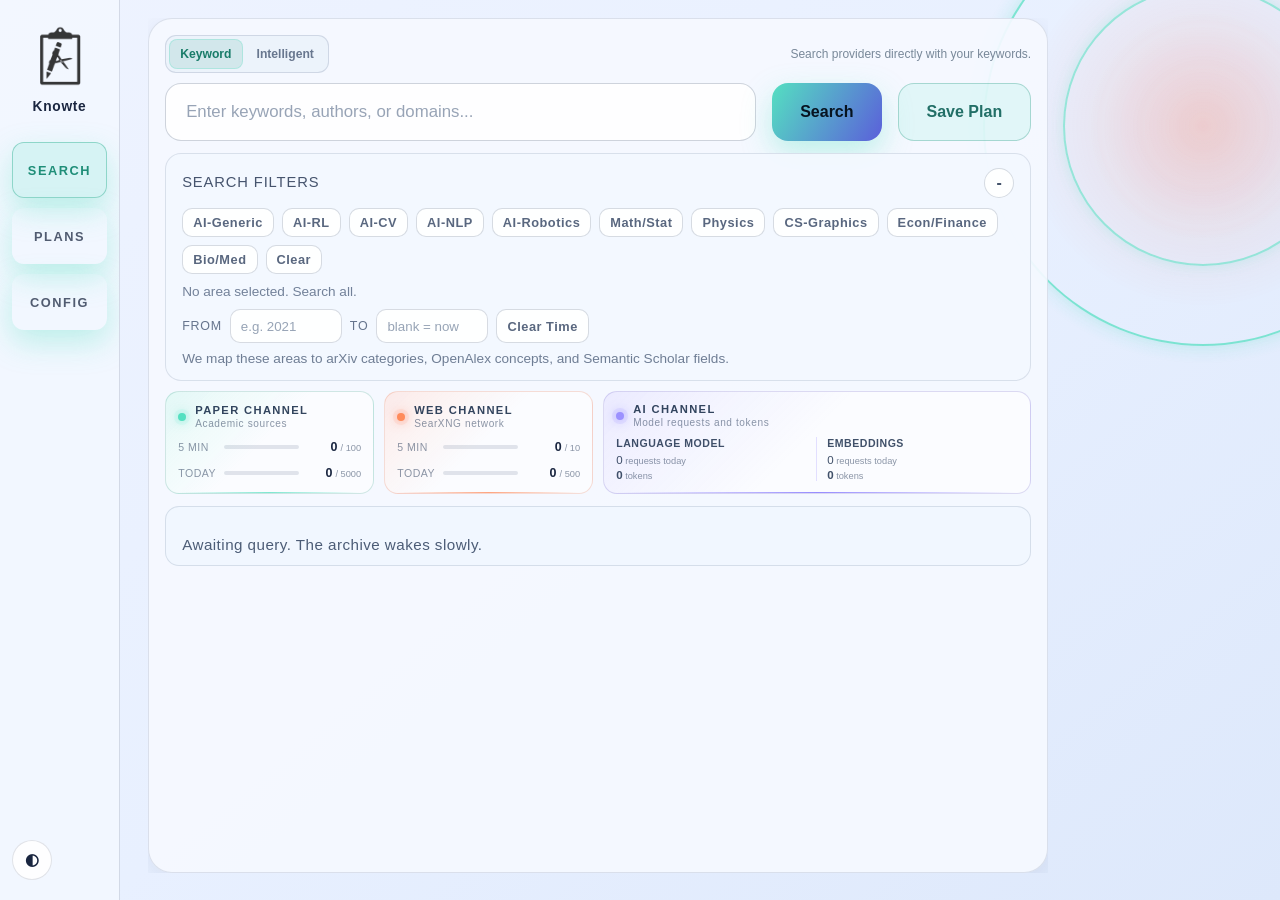
==== knowte/web/index.html @ 69ac9412 "v0.2.0: Add Intelligent Search with semantic expansion, embedding ranking, LLM verification, reusabl" ====
<!doctype html>
<html lang="en">
  <head>
    <meta charset="utf-8" />
    <meta name="viewport" content="width=device-width, initial-scale=1" />
    <title>Knowte</title>
    <link rel="stylesheet" href="styles.css?v=20260729b" />
  </head>
  <body>
    <div class="noise" aria-hidden="true"></div>
    <div class="orbit-ring" aria-hidden="true"></div>
    <div class="orbit-ring orbit-ring-inner" aria-hidden="true"></div>
    <div class="orbit-planet" aria-hidden="true">
      <div class="orbit-planet-dot"></div>
    </div>
    <div class="orbit-planet orbit-planet-inner" aria-hidden="true">
      <div class="orbit-planet-dot orbit-planet-dot-inner"></div>
    </div>

    <div class="shell">
      <aside class="side-panel" aria-label="Primary">
        <div class="side-brand">
          <div class="side-logo">
            <img src="knowte_icon.png" alt="" aria-hidden="true" />
          </div>
          <div class="side-title">Knowte</div>
        </div>
        <nav class="side-nav">
          <button class="side-link is-active" type="button" data-target="search-panel">Search</button>
          <button class="side-link" type="button" data-target="plans-panel">Plans</button>
          <button class="side-link" type="button" data-target="config-panel">Config</button>
        </nav>
        <button class="theme-toggle" id="theme-toggle" type="button" aria-label="Theme: Auto. Switch to light mode" title="Auto mode">
          <span class="theme-icon" aria-hidden="true">◐</span>
        </button>
      </aside>

      <main class="content">
        <section class="hero panel-view is-active" id="search-panel">
          <div class="panel">
            <div class="search-mode-bar">
              <div class="search-mode-switch" role="group" aria-label="Search mode">
                <button type="button" class="search-mode-option is-active" data-search-mode="keyword" aria-pressed="true">Keyword</button>
                <button type="button" class="search-mode-option" data-search-mode="smart" aria-pressed="false">Intelligent</button>
              </div>
              <small id="search-mode-hint">Search providers directly with your keywords.</small>
            </div>
            <form id="search-form">
              <input
                type="text"
                name="keywords"
                placeholder="Enter keywords, authors, or domains..."
                aria-label="Enter research keywords"
              />
              <button type="submit" id="search-submit">Search</button>
              <button type="button" class="save-plan-btn" id="save-plan">Save Plan</button>
            </form>
            <div class="intelligent-progress" id="intelligent-progress" hidden>
              <div class="intelligent-progress-head">
                <div>Intelligent discovery</div>
                <small>Uses the OpenAI-compatible connection configured in Config.</small>
              </div>
              <div class="intelligent-channels">
                <div class="intelligent-channel">
                  <strong>Academic</strong>
                  <div class="intelligent-stages" id="academic-stages">
                    <span data-stage="expand">Semantic expansion</span>
                    <span data-stage="recall">Recall</span>
                    <span data-stage="embed">Semantic ranking</span>
                    <span data-stage="verify">LLM verify</span>
                  </div>
                </div>
                <div class="intelligent-channel">
                  <strong>Web</strong>
                  <div class="intelligent-stages" id="web-stages">
                    <span data-stage="recall">Recall</span>
                    <span data-stage="verify">LLM verify</span>
                  </div>
                </div>
              </div>
              <div class="intelligent-budget" id="intelligent-budget">
                Actual request counts appear after the search.
              </div>
              <div class="intelligent-expanded" id="intelligent-expanded" hidden></div>
            </div>
            <div class="filters" id="search-filters">
              <div class="filters-head">
                <p class="filters-title">Search filters</p>
                <button type="button" class="filters-toggle" id="filters-toggle" aria-expanded="true" aria-controls="filters-body" aria-label="Collapse filters" title="Toggle filters"><span class="filters-toggle-icon" aria-hidden="true">-</span></button>
              </div>
              <div class="filters-body" id="filters-body">
                <div class="filter-presets" id="area-presets">
                  <button type="button" class="scope-chip" data-preset="ai-generic">AI-Generic</button>
                  <button type="button" class="scope-chip" data-preset="ai-rl">AI-RL</button>
                  <button type="button" class="scope-chip" data-preset="ai-cv">AI-CV</button>
                  <button type="button" class="scope-chip" data-preset="ai-nlp">AI-NLP</button>
                  <button type="button" class="scope-chip" data-preset="ai-robo">AI-Robotics</button>
                  <button type="button" class="scope-chip" data-preset="math-stat">Math/Stat</button>
                  <button type="button" class="scope-chip" data-preset="physics">Physics</button>
                  <button type="button" class="scope-chip" data-preset="graphics">CS-Graphics</button>
                  <button type="button" class="scope-chip" data-preset="econ-fin">Econ/Finance</button>
                  <button type="button" class="scope-chip" data-preset="bio-med">Bio/Med</button>
                  <button type="button" class="scope-chip" data-preset="clear">Clear</button>
                </div>
                <div class="selected-areas" id="selected-areas"></div>
                <div class="time-filter" aria-label="Time filter">
                  <label for="year-from">From</label>
                  <input type="number" id="year-from" min="1900" max="2100" step="1" placeholder="e.g. 2021" />
                  <label for="year-to">To</label>
                  <input type="number" id="year-to" min="1900" max="2100" step="1" placeholder="blank = now" />
                  <button type="button" class="scope-chip" id="time-clear">Clear Time</button>
                </div>
                <small class="filters-hint">We map these areas to arXiv categories, OpenAlex concepts, and Semantic Scholar fields.</small>
              </div>
            </div>
            <div class="usage" id="usage">
              <div class="usage-group">
                <div class="usage-head">
                  <span class="usage-signal" aria-hidden="true"></span>
                  <div>
                    <div class="usage-label">Paper channel</div>
                    <div class="usage-caption">Academic sources</div>
                  </div>
                </div>
                <div class="usage-row">
                  <span class="usage-period">5 min</span>
                  <div class="usage-meter"><div class="usage-bar" id="usage-bar-5min"></div></div>
                  <strong><span id="usage-5min">0</span><small>/ 100</small></strong>
                </div>
                <div class="usage-row">
                  <span class="usage-period">Today</span>
                  <div class="usage-meter"><div class="usage-bar" id="usage-bar-day"></div></div>
                  <strong><span id="usage-day">0</span><small>/ 5000</small></strong>
                </div>
              </div>
              <div class="usage-group usage-group-web">
                <div class="usage-head">
                  <span class="usage-signal" aria-hidden="true"></span>
                  <div>
                    <div class="usage-label">Web channel</div>
                    <div class="usage-caption">SearXNG network</div>
                  </div>
                </div>
                <div class="usage-row">
                  <span class="usage-period">5 min</span>
                  <div class="usage-meter"><div class="usage-bar usage-bar-web" id="usage-bar-5min-web"></div></div>
                  <strong><span id="usage-5min-web">0</span><small>/ 10</small></strong>
                </div>
                <div class="usage-row">
                  <span class="usage-period">Today</span>
                  <div class="usage-meter"><div class="usage-bar usage-bar-web" id="usage-bar-day-web"></div></div>
                  <strong><span id="usage-day-web">0</span><small>/ 500</small></strong>
                </div>
              </div>
              <div class="usage-group usage-group-ai">
                <div class="usage-head">
                  <span class="usage-signal" aria-hidden="true"></span>
                  <div>
                    <div class="usage-label">AI channel</div>
                    <div class="usage-caption">Model requests and tokens</div>
                  </div>
                </div>
                <div class="usage-ai-split">
                  <div class="usage-ai-part">
                    <div class="usage-ai-title">Language model</div>
                    <div><span id="usage-day-ai-chat">0</span><small> requests today</small></div>
                    <strong><span id="usage-day-ai-chat-tokens">0</span><small> tokens</small></strong>
                  </div>
                  <div class="usage-ai-part">
                    <div class="usage-ai-title">Embeddings</div>
                    <div><span id="usage-day-ai-embedding">0</span><small> requests today</small></div>
                    <strong><span id="usage-day-ai-embedding-tokens">0</span><small> tokens</small></strong>
                  </div>
                </div>
              </div>
            </div>
            <div class="status" id="status" role="status">
              Awaiting query. The archive wakes slowly.
            </div>
            <div class="results-toolbar" id="results-toolbar" hidden>
              <div class="results-actions">
                <button class="find-more-btn" id="find-more" type="button" disabled>Find More</button>
                <button class="abstract-toggle" id="abstract-toggle" type="button" aria-pressed="false">Hide abstracts</button>
                <button class="stop-btn" id="stop-search" type="button" aria-label="Stop searching" disabled>Stop</button>
              </div>
              <div class="pager" id="results-pager" hidden>
                <button type="button" id="page-prev-top">Prev</button>
                <select id="page-select-top" aria-label="Top page selector"></select>
                <button type="button" id="page-next-top">Next</button>
              </div>
            </div>

            <div class="results" id="results" aria-live="polite"></div>
            <div class="results-topline">
              <button class="scroll-top-btn" id="scroll-top" type="button" aria-label="Go to top of list">↑ Top</button>
            </div>
          </div>
        </section>

        <section class="hero panel-view" id="plans-panel">
          <div class="panel">
            <div class="plans-toolbar">
              <div>
                <div class="plans-label">Reusable search conditions</div>
                <small>Plans use current credentials and service endpoints from Config.</small>
              </div>
              <button type="button" id="go-to-search">Go to Search</button>
            </div>
            <div class="plans-status" id="plans-status" role="status"></div>
            <div class="plans-list" id="plans-list"></div>
          </div>
        </section>

        <section class="hero panel-view" id="config-panel">
          <div class="panel">
            <div class="config">
              <div class="config-row">
                <label>Search backends</label>
                <div class="backend-grid" id="backend-grid">
                  <label><input type="checkbox" value="arxiv" checked /> arXiv</label>
                  <label><input type="checkbox" value="openalex" checked /> OpenAlex</label>
                  <label><input type="checkbox" value="semanticscholar" checked /> Semantic Scholar</label>
                  <label><input type="checkbox" value="websearch" /> Web Search</label>
                </div>
              </div>
              <div class="ai-limits-grid search-result-limits">
                <div class="config-row">
                  <label for="max-papers">Keyword results</label>
                  <input type="number" id="max-papers" name="max-papers" min="20" max="1000" step="10" value="100" />
                  <small>Initial academic result target. Find More adds this many; Web-only searches use actual SearXNG pages.</small>
                </div>
                <div class="config-row">
                  <label for="intelligent-max-results">Intelligent results</label>
                  <input type="number" id="intelligent-max-results" min="1" max="100" step="1" value="20" />
                  <small>Target number of results that pass LLM verification. Verification stops when this target or the candidate pool is exhausted.</small>
                </div>
              </div>
              <fieldset class="ai-config">
                <legend>Intelligent Search · OpenAI-compatible</legend>
                <div class="config-row">
                  <label for="ai-base-url">AI Base URL</label>
                  <input type="text" id="ai-base-url" placeholder="https://provider.example/v1" autocomplete="off" />
                  <small>Enter the API root ending in <code>/v1</code>, not the full <code>/chat/completions</code> path. Local services work too, for example <code>http://127.0.0.1:11434/v1</code>.</small>
                </div>
                <div class="config-row">
                  <label for="ai-api-key">AI API key</label>
                  <div class="secret-input-row">
                    <input type="password" id="ai-api-key" placeholder="Optional for local services" autocomplete="new-password" />
                    <button type="button" class="secret-remove" id="ai-api-key-remove" hidden>Remove</button>
                  </div>
                  <small class="secret-remove-note" id="ai-api-key-remove-note" hidden>Removal pending. Select Save to apply.</small>
                </div>
                <div class="ai-model-grid">
                  <div class="config-row">
                    <label for="ai-chat-model">Language model</label>
                    <input type="text" id="ai-chat-model" placeholder="Provider model ID" autocomplete="off" />
                    <small>Used for search-query expansion and final relevance verification.</small>
                    <label class="config-check">
                      <input type="checkbox" id="ai-enable-thinking" />
                      Enable Thinking
                    </label>
                  </div>
                  <div class="config-row">
                    <label for="ai-embedding-model">Embedding model</label>
                    <input type="text" id="ai-embedding-model" placeholder="Provider embedding model ID" autocomplete="off" />
                    <small>Optional but recommended. Used to rank academic titles and abstracts in batches; without it, Intelligent Search continues with LLM verification.</small>
                  </div>
                </div>
                <details class="ai-embedding-details" id="ai-embedding-separate">
                  <summary>Use a separate connection for embeddings</summary>
                  <div class="ai-embedding-override" id="ai-embedding-override">
                    <div class="config-row">
                      <label for="ai-embedding-base-url">Embedding Base URL</label>
                      <input type="text" id="ai-embedding-base-url" placeholder="https://embedding-provider.example/v1" autocomplete="off" />
                    </div>
                    <div class="config-row">
                      <label for="ai-embedding-api-key">Embedding API key</label>
                      <div class="secret-input-row">
                        <input type="password" id="ai-embedding-api-key" placeholder="Optional for local services" autocomplete="new-password" />
                        <button type="button" class="secret-remove" id="ai-embedding-api-key-remove" hidden>Remove</button>
                      </div>
                      <small class="secret-remove-note" id="ai-embedding-api-key-remove-note" hidden>Removal pending. Select Save to apply.</small>
                    </div>
                  </div>
                </details>
                <div class="ai-limits-grid">
                  <div class="config-row">
                    <label for="ai-verify-batch-size">Verification batch size</label>
                    <input type="number" id="ai-verify-batch-size" min="1" max="20" value="5" />
                  </div>
                  <div class="config-row">
                    <label for="ai-verify-concurrency">Concurrent verification batches</label>
                    <input type="number" id="ai-verify-concurrency" min="1" max="8" value="1" />
                  </div>
                  <div class="config-row">
                    <label for="ai-timeout">AI request timeout (seconds)</label>
                    <input type="number" id="ai-timeout" min="5" max="600" value="45" />
                  </div>
                </div>
                <small class="ai-config-note">Keys are saved only in <code>~/.knowte/config.yml</code>, returned to the browser only as “configured / not configured”, and never copied into Plans.</small>
              </fieldset>
              <div class="config-row">
                <label for="email">OpenAlex email</label>
                <input
                  type="email"
                  id="email"
                  name="email"
                  placeholder="you@example.com"
                  aria-label="OpenAlex contact email"
                />
              </div>
              <div class="config-row">
                <label for="s2-key">Semantic Scholar API key</label>
                <div class="secret-input-row">
                  <input
                    type="text"
                    id="s2-key"
                    name="s2-key"
                    placeholder="Optional API key"
                    aria-label="Semantic Scholar API key"
                  />
                  <button type="button" class="secret-remove" id="s2-key-remove" hidden>Remove</button>
                </div>
                <small class="secret-remove-note" id="s2-key-remove-note" hidden>Removal pending. Select Save to apply.</small>
              </div>
              <div class="config-row">
                <label for="searxng-url">SearXNG URL</label>
                <input
                  type="text"
                  id="searxng-url"
                  name="searxng-url"
                  value="http://127.0.0.1:8888/search"
                  placeholder="http://127.0.0.1:8888/search"
                  aria-label="SearXNG base search URL"
                />
                <label class="config-check">
                  <input type="checkbox" id="web-ignore-year-filter" /> Ignore year filter for Web Search
                </label>
                <small>A SearXNG service must be running at this URL. Managed setup prefers port 8888 and automatically chooses 8889–8898 if needed.</small>
              </div>
              <div class="managed-service" aria-labelledby="managed-searxng-title">
                <div>
                  <div class="managed-service-title" id="managed-searxng-title">Local Web Search</div>
                <div class="managed-service-status" id="managed-searxng-status" role="status" aria-live="polite">
                  Checking local service…
                </div>
                <small>Set up saves the managed endpoint automatically. Save applies the Config fields above.</small>
                </div>
                <div class="managed-service-actions">
                  <button type="button" id="searxng-setup">Set up</button>
                  <button type="button" id="searxng-start" hidden>Start</button>
                  <button type="button" id="searxng-update" hidden>Update</button>
                  <button type="button" id="searxng-logs" hidden>View logs</button>
                  <button type="button" class="managed-service-danger" id="searxng-remove" hidden>Remove</button>
                  <label class="managed-cache-option" id="searxng-remove-cache-option" hidden>
                    <input type="checkbox" id="searxng-remove-cache" />
                    Delete cached image too
                  </label>
                </div>
                <div class="managed-service-log-note" id="searxng-log-note" hidden></div>
                <pre class="managed-service-logs" id="searxng-log-output" hidden></pre>
              </div>
              <div class="config-actions">
                <button class="config-save" type="button" id="save-config">Save</button>
                <span class="config-status" id="config-status" role="status" aria-live="polite"></span>
              </div>
            </div>
          </div>
        </section>
      </main>
    </div>
    <script src="app.js?v=20260729e"></script>
  </body>
</html>
---- knowte/web/styles.css ----
:root {
  --ink: #0b1020;
  --mist: #e8f0ff;
  --glow: #54e0c1;
  --ember: #ff6b4a;
  --violet: #5b5fda;
  --steel: #152038;
  --panel: rgba(17, 26, 45, 0.9);
  --line: rgba(230, 236, 255, 0.12);
  --bg-start: #060912;
  --bg-mid: #0d1630;
  --bg-end: #0f1d3c;
  --sidebar-bg: rgba(7, 11, 22, 0.85);
  --orbit-cx: 6vw; /* desired center from right edge */
  --orbit-cy: 14vh; /* desired center from top edge */
}

* {
  box-sizing: border-box;
}

html,
body {
  height: 100%;
}

body {
  margin: 0;
  min-height: 100vh;
  font-family: "Space Grotesk", "Neue Machina", "Futura", "Gill Sans", sans-serif;
  color: var(--mist);
  background: linear-gradient(140deg, var(--bg-start) 0%, var(--bg-mid) 50%, var(--bg-end) 100%);
  overflow-x: hidden;
  overflow-y: hidden;
}

body[data-theme="light"] {
  --ink: #eef2fb;
  --mist: #1a2640;
  --steel: #e6ecf8;
  --panel: rgba(246, 249, 255, 0.92);
  --line: rgba(18, 35, 67, 0.12);
  --bg-start: #eef3ff;
  --bg-mid: #e8f0ff;
  --bg-end: #dde8fb;
  --sidebar-bg: rgba(243, 247, 255, 0.95);
}

.noise {
  display: none;
}

.orbit-ring {
  position: fixed;
  width: 440px;
  height: 440px;
  right: calc(var(--orbit-cx) - 220px);
  top: calc(var(--orbit-cy) - 220px);
  pointer-events: none;
  border-radius: 50%;
  border: 2px solid rgba(84, 224, 193, 0.8);
  box-shadow: 0 0 18px rgba(84, 224, 193, 0.35);
  background: radial-gradient(circle at 50% 50%, rgba(255, 107, 74, 0.18), transparent 60%);
  opacity: 0.9;
  z-index: 0;
}

.orbit-ring-inner {
  position: fixed;
  width: 280px;
  height: 280px;
  right: calc(var(--orbit-cx) - 140px);
  top: calc(var(--orbit-cy) - 140px);
  pointer-events: none;
  border-radius: 50%;
  border: 2px solid rgba(84, 224, 193, 0.65);
  box-shadow: 0 0 14px rgba(84, 224, 193, 0.28);
  background: radial-gradient(circle at 50% 50%, rgba(255, 107, 74, 0.14), transparent 60%);
  opacity: 0.85;
  z-index: 0;
}

.orbit-planet {
  position: fixed;
  width: 440px;
  height: 440px;
  right: calc(var(--orbit-cx) - 220px);
  top: calc(var(--orbit-cy) - 220px);
  pointer-events: none;
  z-index: 0;
  animation: orbit-spin 28s linear infinite;
}

.orbit-planet-dot {
  position: absolute;
  top: 50%;
  left: 50%;
  width: 16px;
  height: 16px;
  border-radius: 50%;
  background: linear-gradient(145deg, #6c7dff, #3c47c8);
  transform: translate(-50%, -50%) translateX(220px);
  box-shadow: 0 0 10px rgba(108, 125, 255, 0.6);
}

.orbit-planet-inner {
  position: fixed;
  width: 280px;
  height: 280px;
  right: calc(var(--orbit-cx) - 140px);
  top: calc(var(--orbit-cy) - 140px);
  pointer-events: none;
  z-index: 0;
  animation: orbit-spin 20s linear infinite;
}

.orbit-planet-dot-inner {
  transform: translate(-50%, -50%) translateX(140px);
  background: linear-gradient(145deg, #ffb366, #ff6b4a);
  box-shadow: 0 0 10px rgba(255, 168, 120, 0.6);
}

@keyframes orbit-spin {
  from {
    transform: rotate(0deg);
  }
  to {
    transform: rotate(360deg);
  }
}

.shell {
  min-height: 100vh;
  display: grid;
  grid-template-columns: 120px minmax(0, 1fr);
  position: relative;
  z-index: 1;
}

.side-panel {
  border-right: 1px solid rgba(255, 255, 255, 0.08);
  background: var(--sidebar-bg);
  padding: 20px 12px;
  display: flex;
  flex-direction: column;
  gap: 28px;
  position: sticky;
  top: 0;
  height: 100vh;
  overflow-y: auto;
}

body[data-theme="light"] .side-panel {
  border-right-color: rgba(17, 41, 79, 0.14);
}

.side-brand {
  display: flex;
  flex-direction: column;
  align-items: center;
  gap: 7px;
}

.side-logo {
  width: 72px;
  height: 72px;
  display: grid;
  place-items: center;
}

.side-logo img {
  display: block;
  width: 100%;
  height: 100%;
  object-fit: contain;
  filter: brightness(0) invert(1);
  opacity: 0.9;
}

body[data-theme="light"] .side-logo img {
  filter: brightness(0);
  opacity: 0.78;
}

.side-title {
  font-size: 0.86rem;
  font-weight: 650;
  letter-spacing: 0.05em;
}

.side-nav {
  display: grid;
  gap: 10px;
}

.side-link {
  border: 1px solid transparent;
  border-radius: 12px;
  background: transparent;
  color: rgba(232, 240, 255, 0.75);
  padding: 10px 8px;
  font-size: 0.8rem;
  text-transform: uppercase;
  letter-spacing: 0.12em;
  cursor: pointer;
}

.side-link.is-active {
  border-color: rgba(84, 224, 193, 0.45);
  color: var(--glow);
  background: rgba(84, 224, 193, 0.08);
}

.theme-toggle {
  margin-top: auto;
  min-height: 40px;
  width: 40px;
  padding: 0;
  border-radius: 999px;
  border: 1px solid var(--line);
  background: rgba(10, 20, 40, 0.4);
  color: var(--mist);
  display: inline-flex;
  align-items: center;
  justify-content: center;
  font-size: 1rem;
  line-height: 1;
  box-shadow: none;
}

.theme-toggle:hover {
  transform: none;
  box-shadow: none;
}

body[data-theme="light"] .theme-toggle {
  background: rgba(255, 255, 255, 0.85);
}

.theme-icon {
  font-size: 1rem;
  font-weight: 600;
}

.hero.panel-view {
  display: none;
  height: 100%;
  overflow: hidden;
}

.hero.panel-view.is-active {
  display: block;
}

.content {
  height: 100vh;
  overflow: hidden;
  padding: 2vh clamp(96px, 10vw, 180px) 3vh 2.2vw;
}

.hero {
  max-width: 900px;
  height: 100%;
}

.tag {
  display: inline-flex;
  align-items: center;
  gap: 10px;
  border: 1px solid var(--line);
  padding: 10px 16px;
  border-radius: 999px;
  font-size: 12px;
  text-transform: uppercase;
  letter-spacing: 0.18em;
  color: rgba(232, 240, 255, 0.78);
  background: rgba(10, 15, 30, 0.55);
  box-shadow: inset 0 0 0 1px rgba(255, 255, 255, 0.05);
}

p {
  margin: 0;
  font-size: 1.1rem;
  max-width: 680px;
  color: rgba(232, 240, 255, 0.75);
  line-height: 1.6;
}

.panel {
  margin-top: 0;
  padding: 16px;
  border-radius: 24px;
  background: var(--panel);
  border: 1px solid rgba(255, 255, 255, 0.08);
  box-shadow: 0 8px 20px rgba(5, 10, 25, 0.35);
  backdrop-filter: none;
}

#search-panel .panel {
  height: 100%;
  display: flex;
  flex-direction: column;
  overflow-y: auto;
  overscroll-behavior: contain;
  scrollbar-color: rgba(84, 224, 193, 0.5) rgba(255, 255, 255, 0.04);
  scrollbar-width: thin;
}

#search-panel .panel::-webkit-scrollbar {
  width: 8px;
}

#search-panel .panel::-webkit-scrollbar-track {
  background: rgba(255, 255, 255, 0.04);
  border-radius: 999px;
}

#search-panel .panel::-webkit-scrollbar-thumb {
  border: 2px solid transparent;
  border-radius: 999px;
  background: rgba(84, 224, 193, 0.5);
  background-clip: padding-box;
}

#config-panel .panel {
  max-height: 100%;
  overflow-y: auto;
}

#plans-panel .panel {
  max-height: 100%;
  overflow-y: auto;
}

form {
  display: grid;
  grid-template-columns: minmax(0, 1fr) auto auto;
  gap: 16px;
}

.search-mode-bar {
  display: flex;
  align-items: center;
  justify-content: space-between;
  gap: 12px;
  margin-bottom: 10px;
}

.search-mode-bar small {
  color: rgba(232, 240, 255, 0.55);
  font-size: 0.75rem;
  text-align: right;
}

.search-mode-switch {
  display: inline-flex;
  gap: 3px;
  padding: 3px;
  border: 1px solid rgba(232, 240, 255, 0.12);
  border-radius: 11px;
  background: rgba(7, 11, 23, 0.62);
}

.search-mode-option {
  width: auto;
  min-height: 30px;
  padding: 5px 11px;
  border-radius: 8px;
  background: transparent;
  color: rgba(232, 240, 255, 0.58);
  box-shadow: none;
  font-size: 0.76rem;
}

.search-mode-option:hover {
  transform: none;
  box-shadow: none;
  color: var(--mist);
}

.search-mode-option.is-active {
  background: rgba(84, 224, 193, 0.14);
  color: var(--glow);
  box-shadow: inset 0 0 0 1px rgba(84, 224, 193, 0.28);
}

.search-mode-option span,
.config-demo-badge {
  display: inline-block;
  margin-left: 5px;
  padding: 2px 5px;
  border-radius: 999px;
  background: rgba(255, 139, 95, 0.16);
  color: #ffad8d;
  font-size: 0.58rem;
  font-weight: 800;
  letter-spacing: 0.08em;
  text-transform: uppercase;
}

.save-plan-btn {
  min-width: 116px;
  border: 1px solid rgba(84, 224, 193, 0.28);
  background: rgba(84, 224, 193, 0.08);
  color: var(--glow);
  box-shadow: none;
}

.save-plan-btn:hover {
  box-shadow: 0 10px 24px rgba(84, 224, 193, 0.14);
}

.intelligent-progress {
  margin-top: 14px;
  padding: 14px 16px;
  border: 1px solid rgba(125, 112, 255, 0.28);
  border-radius: 15px;
  background: linear-gradient(120deg, rgba(125, 112, 255, 0.09), rgba(84, 224, 193, 0.05));
}

.intelligent-progress[hidden] {
  display: none;
}

.intelligent-progress-head,
.plans-toolbar,
.plan-card-head,
.plan-actions {
  display: flex;
  align-items: center;
  justify-content: space-between;
  gap: 12px;
}

.intelligent-progress-head > div {
  color: rgba(232, 240, 255, 0.88);
  font-weight: 700;
}

.intelligent-progress-head small,
.intelligent-budget {
  color: rgba(232, 240, 255, 0.5);
  font-size: 0.7rem;
}

.intelligent-channels {
  display: grid;
  grid-template-columns: 1.35fr 0.65fr;
  gap: 12px;
  margin-top: 12px;
}

.intelligent-channel {
  min-width: 0;
}

.intelligent-channel strong {
  display: block;
  margin-bottom: 7px;
  color: rgba(232, 240, 255, 0.65);
  font-size: 0.72rem;
  letter-spacing: 0.08em;
  text-transform: uppercase;
}

.intelligent-stages {
  display: flex;
  align-items: center;
  gap: 6px;
}

.intelligent-stages span {
  position: relative;
  padding: 6px 8px;
  border: 1px solid rgba(232, 240, 255, 0.1);
  border-radius: 8px;
  background: rgba(5, 9, 20, 0.35);
  color: rgba(232, 240, 255, 0.42);
  font-size: 0.67rem;
  white-space: nowrap;
  transition: border-color 160ms ease, background 160ms ease, color 160ms ease;
}

.intelligent-stages span.is-active {
  border-color: rgba(255, 173, 141, 0.6);
  background: rgba(255, 139, 95, 0.12);
  color: #ffc1a9;
  box-shadow: 0 0 14px rgba(255, 139, 95, 0.12);
}

.intelligent-stages span.is-complete {
  border-color: rgba(84, 224, 193, 0.38);
  background: rgba(84, 224, 193, 0.1);
  color: var(--glow);
}

.intelligent-stages span.is-complete::before {
  content: "✓ ";
}

.intelligent-stages span.is-degraded {
  border-color: rgba(255, 173, 141, 0.55);
  background: rgba(255, 139, 95, 0.1);
  color: #ffb89b;
}

.intelligent-stages span.is-degraded::before {
  content: "! ";
}

.intelligent-stages span.is-skipped {
  opacity: 0.28;
}

.intelligent-budget {
  margin-top: 10px;
  padding-top: 9px;
  border-top: 1px solid rgba(232, 240, 255, 0.08);
}

.intelligent-expanded {
  display: flex;
  flex-wrap: wrap;
  align-items: center;
  gap: 6px;
  margin-top: 8px;
}

.intelligent-expanded[hidden] {
  display: none;
}

.intelligent-expanded strong {
  margin-right: 2px;
  color: rgba(232, 240, 255, 0.58);
  font-size: 0.68rem;
  font-weight: 700;
}

.intelligent-expanded span {
  padding: 5px 8px;
  border: 1px solid rgba(125, 112, 255, 0.24);
  border-radius: 999px;
  background: rgba(125, 112, 255, 0.08);
  color: #c9c3ff;
  font-size: 0.67rem;
}

.plans-toolbar {
  align-items: flex-start;
  margin-bottom: 16px;
}

.plans-label {
  color: var(--mist);
  font-size: 1rem;
  font-weight: 700;
}

.plans-toolbar small,
.plan-summary,
.plans-status {
  color: rgba(232, 240, 255, 0.5);
  font-size: 0.74rem;
}

.plans-toolbar > button {
  min-height: 38px;
  width: auto;
  padding: 7px 13px;
  border-radius: 10px;
  font-size: 0.78rem;
}

.plans-status {
  min-height: 20px;
}

.plans-list {
  display: grid;
  gap: 11px;
}

.plans-empty {
  padding: 18px;
  border: 1px dashed rgba(232, 240, 255, 0.14);
  border-radius: 14px;
  color: rgba(232, 240, 255, 0.58);
  line-height: 1.55;
}

.plan-card {
  padding: 15px 16px;
  border: 1px solid rgba(232, 240, 255, 0.1);
  border-radius: 15px;
  background: rgba(7, 12, 25, 0.6);
}

.plan-card-head strong {
  min-width: 0;
  overflow: hidden;
  color: rgba(232, 240, 255, 0.9);
  text-overflow: ellipsis;
  white-space: nowrap;
}

.plan-mode {
  flex: 0 0 auto;
  padding: 3px 7px;
  border-radius: 999px;
  background: rgba(84, 224, 193, 0.1);
  color: var(--glow);
  font-size: 0.62rem;
  font-weight: 800;
  letter-spacing: 0.06em;
  text-transform: uppercase;
}

.plan-mode.is-intelligent {
  background: rgba(125, 112, 255, 0.14);
  color: #c9c3ff;
}

.plan-query {
  margin: 10px 0 6px;
  color: rgba(232, 240, 255, 0.72);
  line-height: 1.45;
}

.plan-summary {
  display: block;
}

.plan-actions {
  justify-content: flex-start;
  margin-top: 12px;
}

.plan-actions button {
  width: auto;
  min-height: 31px;
  padding: 5px 10px;
  border: 1px solid rgba(84, 224, 193, 0.22);
  border-radius: 8px;
  background: rgba(84, 224, 193, 0.07);
  color: var(--glow);
  box-shadow: none;
  font-size: 0.72rem;
}

.plan-actions button:hover {
  transform: none;
  box-shadow: none;
  background: rgba(84, 224, 193, 0.13);
}

.plan-actions .plan-delete {
  margin-left: auto;
  border-color: rgba(255, 107, 74, 0.35);
  background: rgba(255, 107, 74, 0.08);
  color: #ffb19f;
}

.smart-plan-overlay {
  position: fixed;
  inset: 0;
  z-index: 50;
  display: grid;
  place-items: center;
  padding: 24px;
  background: rgba(3, 7, 17, 0.7);
  backdrop-filter: blur(7px);
}

.smart-plan-overlay[hidden] {
  display: none;
}

.smart-plan-dialog {
  width: min(650px, calc(100vw - 48px));
  max-height: calc(100vh - 48px);
  overflow-y: auto;
  padding: 20px;
  border: 1px solid rgba(84, 224, 193, 0.28);
  border-radius: 20px;
  background: linear-gradient(145deg, rgba(15, 22, 42, 0.99), rgba(8, 13, 27, 0.99));
  box-shadow: 0 30px 90px rgba(0, 0, 0, 0.55), 0 0 45px rgba(84, 224, 193, 0.08);
}

.smart-plan-head {
  display: flex;
  align-items: flex-start;
  justify-content: space-between;
  gap: 16px;
}

.smart-plan-kicker {
  margin-bottom: 5px;
  color: rgba(232, 240, 255, 0.55);
  font-size: 0.7rem;
  font-weight: 700;
  letter-spacing: 0.08em;
  text-transform: uppercase;
}

.smart-plan-kicker span {
  margin-right: 6px;
  color: #ffad8d;
}

.smart-plan-dialog h2 {
  margin: 0;
  color: var(--mist);
  font-size: 1.35rem;
}

.smart-plan-close {
  width: 34px;
  min-height: 34px;
  padding: 0;
  border: 1px solid rgba(232, 240, 255, 0.14);
  border-radius: 10px;
  background: rgba(255, 255, 255, 0.04);
  color: rgba(232, 240, 255, 0.65);
  box-shadow: none;
  font-size: 1.25rem;
}

.smart-plan-close:hover {
  transform: none;
  box-shadow: none;
  color: var(--mist);
}

.smart-plan-note {
  margin: 12px 0 16px;
  padding: 9px 11px;
  border-left: 3px solid rgba(255, 139, 95, 0.75);
  border-radius: 6px;
  background: rgba(255, 139, 95, 0.07);
  color: rgba(232, 240, 255, 0.68);
  font-size: 0.78rem;
  line-height: 1.5;
}

.smart-plan-grid {
  display: grid;
  grid-template-columns: minmax(0, 1fr) 180px;
  gap: 12px;
}

.smart-plan-field {
  display: grid;
  align-content: start;
  gap: 7px;
}

.smart-plan-field > span {
  color: rgba(232, 240, 255, 0.54);
  font-size: 0.7rem;
  font-weight: 700;
  letter-spacing: 0.08em;
  text-transform: uppercase;
}

.smart-plan-field input {
  min-height: 46px;
  padding: 11px 13px;
  border-radius: 11px;
  font-size: 0.9rem;
}

.smart-plan-value {
  min-height: 46px;
  display: flex;
  align-items: center;
  padding: 11px 13px;
  border: 1px solid rgba(232, 240, 255, 0.14);
  border-radius: 11px;
  background: rgba(6, 10, 21, 0.58);
  color: rgba(232, 240, 255, 0.82);
  font-size: 0.86rem;
}

.smart-plan-wide {
  grid-column: 1 / -1;
}

.smart-plan-chips {
  display: flex;
  flex-wrap: wrap;
  gap: 7px;
}

.smart-plan-chip {
  width: auto;
  min-height: 30px;
  padding: 5px 10px;
  border: 1px solid rgba(125, 112, 255, 0.32);
  border-radius: 999px;
  background: rgba(125, 112, 255, 0.1);
  color: #c9c3ff;
  box-shadow: none;
  font-size: 0.72rem;
}

button.smart-plan-chip:hover {
  transform: none;
  box-shadow: none;
}

button.smart-plan-chip[aria-pressed="true"] {
  border-color: rgba(84, 224, 193, 0.52);
  background: rgba(84, 224, 193, 0.14);
  color: var(--glow);
}

.smart-plan-field small {
  color: rgba(232, 240, 255, 0.46);
  font-size: 0.68rem;
}

.smart-plan-actions {
  display: flex;
  justify-content: flex-end;
  gap: 9px;
  margin-top: 18px;
}

.smart-plan-actions button {
  width: auto;
  min-height: 42px;
  padding: 8px 15px;
  border-radius: 11px;
  font-size: 0.82rem;
}

.smart-plan-actions .smart-plan-back {
  border: 1px solid rgba(232, 240, 255, 0.15);
  background: rgba(255, 255, 255, 0.04);
  color: rgba(232, 240, 255, 0.76);
  box-shadow: none;
}

input[type="text"] {
  width: 100%;
  padding: 18px 20px;
  border-radius: 16px;
  border: 1px solid rgba(232, 240, 255, 0.2);
  background: rgba(10, 16, 30, 0.8);
  color: var(--mist);
  font-size: 1.05rem;
  transition: border 0.2s ease, box-shadow 0.2s ease;
}

input::placeholder {
  color: rgba(232, 240, 255, 0.45);
}

input:focus {
  outline: none;
  border-color: rgba(84, 224, 193, 0.8);
  box-shadow: 0 0 0 3px rgba(84, 224, 193, 0.15);
}

input:disabled {
  opacity: 0.5;
  cursor: not-allowed;
}

button {
  padding: 0 28px;
  border-radius: 16px;
  border: none;
  background: linear-gradient(120deg, var(--glow), var(--violet));
  color: #071320;
  font-weight: 600;
  font-size: 1rem;
  cursor: pointer;
  min-height: 56px;
  box-shadow: 0 12px 30px rgba(84, 224, 193, 0.35);
  transition: transform 0.2s ease, box-shadow 0.2s ease;
}

button:hover {
  transform: translateY(-2px);
  box-shadow: 0 18px 35px rgba(84, 224, 193, 0.45);
}

.config {
  margin-top: 18px;
  display: grid;
  gap: 12px;
  padding: 14px 16px;
  border-radius: 16px;
  border: 1px solid rgba(255, 255, 255, 0.08);
  background: rgba(10, 15, 30, 0.5);
}

.config-row {
  display: grid;
  gap: 8px;
}

.config-row label {
  font-size: 0.85rem;
  text-transform: uppercase;
  letter-spacing: 0.12em;
  color: rgba(232, 240, 255, 0.65);
}

.config-row input[type="email"],
.config-row input[type="text"],
.config-row input[type="password"] {
  padding: 12px 14px;
  border-radius: 12px;
  border: 1px solid rgba(232, 240, 255, 0.18);
  background: rgba(8, 12, 24, 0.8);
  color: var(--mist);
}

.ai-config {
  display: grid;
  gap: 13px;
  margin: 0;
  padding: 14px;
  border: 1px solid rgba(125, 112, 255, 0.28);
  border-radius: 14px;
  background: rgba(125, 112, 255, 0.05);
}

.ai-config legend {
  padding: 0 7px;
  color: #c9c3ff;
  font-size: 0.78rem;
  font-weight: 750;
  letter-spacing: 0.08em;
  text-transform: uppercase;
}

.ai-model-grid,
.ai-limits-grid,
.ai-embedding-override {
  display: grid;
  gap: 11px;
}

.ai-model-grid {
  grid-template-columns: repeat(2, minmax(0, 1fr));
}

.ai-limits-grid {
  grid-template-columns: repeat(3, minmax(0, 1fr));
}

.search-result-limits {
  grid-template-columns: repeat(2, minmax(0, 1fr));
}

.ai-model-grid > .config-row {
  grid-template-rows: 1.2em 44px minmax(2.2em, auto);
  align-content: start;
}

.ai-limits-grid > .config-row {
  grid-template-rows: minmax(2.5em, auto) 44px;
  align-content: start;
}

.search-result-limits > .config-row {
  grid-template-rows: 1.2em 44px auto;
}

.ai-embedding-override > .config-row {
  grid-template-rows: 1.2em 44px auto;
  align-content: start;
}

.ai-config .config-row > input {
  min-height: 44px;
  height: 44px;
}

.ai-embedding-override {
  grid-template-columns: repeat(2, minmax(0, 1fr));
  padding: 12px;
  border: 1px dashed rgba(84, 224, 193, 0.25);
  border-radius: 11px;
  background: rgba(84, 224, 193, 0.04);
}

.config-row label.config-check,
.config-check {
  display: flex;
  align-items: center;
  gap: 8px;
  color: rgba(232, 240, 255, 0.62);
  font-size: 0.72rem;
  letter-spacing: 0.03em;
  text-transform: none;
}

.ai-embedding-details {
  border: 1px solid rgba(84, 224, 193, 0.18);
  border-radius: 11px;
  background: rgba(84, 224, 193, 0.025);
}

.ai-embedding-details summary {
  padding: 10px 12px;
  color: rgba(232, 240, 255, 0.62);
  font-size: 0.72rem;
  letter-spacing: 0.03em;
  cursor: pointer;
}

.ai-embedding-details[open] summary {
  border-bottom: 1px solid rgba(84, 224, 193, 0.14);
}

.ai-config small,
.ai-config-note {
  color: rgba(232, 240, 255, 0.5);
  font-size: 0.69rem;
  line-height: 1.5;
}

.ai-config code {
  color: rgba(84, 224, 193, 0.82);
}

.secret-input-row {
  display: grid;
  grid-template-columns: minmax(0, 1fr) auto;
  align-items: stretch;
  gap: 8px;
}

.secret-input-row input {
  min-width: 0;
  min-height: 44px;
  height: 44px;
}

.secret-remove {
  width: auto;
  min-height: 44px;
  padding: 7px 12px;
  border: 1px solid rgba(255, 107, 74, 0.38);
  border-radius: 10px;
  background: rgba(255, 107, 74, 0.08);
  color: #ffb19f;
  box-shadow: none;
  font-size: 0.74rem;
}

.secret-remove:hover {
  transform: none;
  border-color: rgba(255, 107, 74, 0.62);
  background: rgba(255, 107, 74, 0.14);
  box-shadow: none;
}

.secret-remove.is-pending {
  border-color: rgba(84, 224, 193, 0.36);
  background: rgba(84, 224, 193, 0.08);
  color: var(--glow);
}

.secret-remove-note {
  color: #ffb19f;
}

.config-row input[type="number"] {
  padding: 12px 14px;
  border-radius: 12px;
  border: 1px solid rgba(232, 240, 255, 0.18);
  background: rgba(8, 12, 24, 0.8);
  color: var(--mist);
}

.ai-demo-config {
  display: grid;
  grid-template-columns: repeat(2, minmax(0, 1fr));
  gap: 9px;
  padding: 11px;
  border: 1px dashed rgba(125, 112, 255, 0.35);
  border-radius: 12px;
  background: rgba(125, 112, 255, 0.06);
}

.ai-demo-config > div {
  display: grid;
  gap: 3px;
  padding: 9px 10px;
  border-radius: 9px;
  background: rgba(8, 12, 24, 0.45);
}

.ai-demo-label {
  color: rgba(232, 240, 255, 0.48);
  font-size: 0.66rem;
  letter-spacing: 0.07em;
  text-transform: uppercase;
}

.ai-demo-config strong {
  color: rgba(232, 240, 255, 0.84);
  font-size: 0.8rem;
}

.ai-demo-config > small {
  grid-column: 1 / -1;
  color: rgba(232, 240, 255, 0.52);
  font-size: 0.7rem;
  line-height: 1.45;
}

.backend-grid {
  display: grid;
  grid-template-columns: repeat(auto-fit, minmax(150px, 1fr));
  gap: 8px;
}

.backend-grid label {
  display: flex;
  align-items: center;
  gap: 8px;
  padding: 8px 10px;
  border-radius: 10px;
  border: 1px solid rgba(255, 255, 255, 0.1);
  background: rgba(8, 12, 24, 0.5);
  font-size: 0.9rem;
  letter-spacing: 0.02em;
  text-transform: none;
}

.config-save {
  justify-self: start;
  padding: 10px 18px;
  min-height: auto;
  font-size: 0.9rem;
  border-radius: 12px;
  box-shadow: none;
}

.config-actions {
  display: flex;
  align-items: center;
  gap: 12px;
}

.config-status {
  min-height: 1.2em;
  color: var(--glow);
  font-size: 0.9rem;
}

.managed-service {
  display: flex;
  flex-wrap: wrap;
  align-items: center;
  justify-content: space-between;
  gap: 16px;
  padding: 12px 14px;
  border: 1px solid rgba(84, 224, 193, 0.18);
  border-radius: 12px;
  background: rgba(8, 12, 24, 0.55);
}

.managed-service > div:first-child {
  min-width: 0;
  flex: 1 1 280px;
}

.managed-service-log-note {
  flex: 1 0 100%;
  min-width: 0;
  color: rgba(232, 240, 255, 0.62);
  font-size: 0.75rem;
  line-height: 1.45;
}

.managed-service-logs {
  flex: 1 0 100%;
  width: 100%;
  min-width: 0;
  max-width: 100%;
  max-height: min(45vh, 420px);
  box-sizing: border-box;
  margin: 0;
  padding: 10px;
  overflow: auto;
  border-radius: 8px;
  background: rgba(2, 5, 12, 0.85);
  color: rgba(232, 240, 255, 0.72);
  font-size: 0.75rem;
  white-space: pre-wrap;
  overflow-wrap: anywhere;
  word-break: break-word;
}

.managed-service-title {
  margin-bottom: 4px;
  color: var(--mist);
  font-size: 0.9rem;
  font-weight: 700;
  letter-spacing: 0.04em;
}

.managed-service-status {
  color: rgba(232, 240, 255, 0.65);
  font-size: 0.85rem;
}

.managed-service-status[data-state="running"] {
  color: var(--glow);
}

.managed-service-status[data-state="error"] {
  color: #ff9d88;
}

.managed-service-actions {
  display: flex;
  min-width: 0;
  flex-wrap: wrap;
  justify-content: flex-end;
  gap: 8px;
}

.managed-service-actions button {
  min-height: auto;
  padding: 8px 11px;
  border-radius: 9px;
  box-shadow: none;
  font-size: 0.8rem;
}

.managed-service-actions .managed-service-danger {
  border-color: rgba(255, 107, 74, 0.45);
  background: rgba(255, 107, 74, 0.12);
  color: #ffc2b5;
}

.managed-cache-option {
  display: inline-flex;
  align-items: center;
  gap: 6px;
  color: rgba(232, 240, 255, 0.68);
  font-size: 0.75rem;
  white-space: nowrap;
}

.managed-cache-option[hidden] {
  display: none;
}

.managed-cache-option input {
  margin: 0;
}

.side-link.has-unsaved::after {
  content: "";
  display: inline-block;
  width: 7px;
  height: 7px;
  margin-left: 8px;
  border-radius: 50%;
  background: var(--glow);
  box-shadow: 0 0 9px rgba(84, 224, 193, 0.7);
}

.usage {
  margin-top: 10px;
  display: grid;
  grid-template-columns: repeat(4, minmax(0, 1fr));
  gap: 10px;
}

.usage-group {
  position: relative;
  display: grid;
  gap: 9px;
  padding: 11px 12px 12px;
  overflow: hidden;
  border: 1px solid rgba(84, 224, 193, 0.18);
  border-radius: 14px;
  background:
    linear-gradient(135deg, rgba(84, 224, 193, 0.1), transparent 48%),
    rgba(7, 13, 27, 0.64);
}

.usage-group::after {
  content: "";
  position: absolute;
  inset: auto 12px 0;
  height: 1px;
  background: linear-gradient(90deg, transparent, rgba(84, 224, 193, 0.75), transparent);
}

.usage-group-web {
  border-color: rgba(255, 139, 91, 0.22);
  background:
    linear-gradient(135deg, rgba(255, 107, 74, 0.1), transparent 48%),
    rgba(7, 13, 27, 0.64);
}

.usage-group-web::after {
  background: linear-gradient(90deg, transparent, rgba(255, 139, 91, 0.78), transparent);
}

.usage-group-ai {
  grid-column: span 2;
  border-color: rgba(125, 112, 255, 0.24);
  background:
    linear-gradient(135deg, rgba(125, 112, 255, 0.12), transparent 48%),
    rgba(7, 13, 27, 0.64);
}

.usage-group-ai::after {
  background: linear-gradient(90deg, transparent, rgba(125, 112, 255, 0.8), transparent);
}

.usage-head {
  display: flex;
  align-items: center;
  gap: 9px;
}

.usage-signal {
  width: 8px;
  height: 8px;
  flex: 0 0 auto;
  border-radius: 50%;
  background: var(--glow);
  box-shadow: 0 0 0 4px rgba(84, 224, 193, 0.09), 0 0 12px rgba(84, 224, 193, 0.75);
}

.usage-group-web .usage-signal {
  background: #ff8b5b;
  box-shadow: 0 0 0 4px rgba(255, 107, 74, 0.09), 0 0 12px rgba(255, 107, 74, 0.7);
}

.usage-group-ai .usage-signal {
  background: #9c91ff;
  box-shadow: 0 0 0 4px rgba(125, 112, 255, 0.1), 0 0 12px rgba(125, 112, 255, 0.72);
}

.usage-label {
  font-size: 0.7rem;
  font-weight: 700;
  letter-spacing: 0.12em;
  text-transform: uppercase;
  color: rgba(232, 240, 255, 0.88);
}

.usage-caption {
  margin-top: 2px;
  font-size: 0.63rem;
  letter-spacing: 0.06em;
  color: rgba(232, 240, 255, 0.42);
}

.usage-row {
  display: grid;
  grid-template-columns: 38px minmax(48px, 1fr) auto;
  align-items: center;
  gap: 8px;
}

.usage-period {
  font-size: 0.66rem;
  letter-spacing: 0.05em;
  text-transform: uppercase;
  color: rgba(232, 240, 255, 0.46);
}

.usage-row strong {
  min-width: 54px;
  text-align: right;
  font-size: 0.78rem;
  font-variant-numeric: tabular-nums;
  font-weight: 700;
  color: var(--mist);
}

.usage-row strong small {
  margin-left: 3px;
  font-size: 0.58rem;
  font-weight: 500;
  color: rgba(232, 240, 255, 0.4);
}

.usage-measure {
  color: rgba(232, 240, 255, 0.52);
  font-size: 0.66rem;
}

.usage-ai-split {
  display: grid;
  grid-template-columns: repeat(2, minmax(0, 1fr));
}

.usage-ai-part {
  display: grid;
  gap: 3px;
  min-width: 0;
  padding: 0 10px;
  color: var(--mist);
  font-size: 0.72rem;
  font-variant-numeric: tabular-nums;
}

.usage-ai-part:first-child {
  padding-left: 0;
  border-right: 1px solid rgba(125, 112, 255, 0.2);
}

.usage-ai-part:last-child {
  padding-right: 0;
}

.usage-ai-title {
  margin-bottom: 2px;
  color: rgba(232, 240, 255, 0.72);
  font-size: 0.66rem;
  font-weight: 700;
  letter-spacing: 0.05em;
  text-transform: uppercase;
}

.usage-ai-part small {
  color: rgba(232, 240, 255, 0.42);
  font-size: 0.58rem;
  font-weight: 500;
}

.usage-meter {
  width: 100%;
  height: 4px;
  border-radius: 999px;
  background: rgba(232, 240, 255, 0.08);
  overflow: hidden;
}

@media (max-width: 980px) {
  .usage {
    grid-template-columns: 1fr;
  }

  .usage-group-ai {
    grid-column: auto;
  }
}

.usage-bar {
  height: 100%;
  width: 0%;
  background: linear-gradient(120deg, var(--glow), var(--violet));
  transition: width 0.2s ease;
}

.usage-bar-web {
  background: linear-gradient(120deg, #ffb366, #ff6b4a);
}

body[data-theme="light"] .usage-group {
  border-color: rgba(31, 142, 120, 0.2);
  background:
    linear-gradient(135deg, rgba(84, 224, 193, 0.14), transparent 48%),
    rgba(255, 255, 255, 0.58);
}

body[data-theme="light"] .usage-group-web {
  border-color: rgba(218, 91, 52, 0.2);
  background:
    linear-gradient(135deg, rgba(255, 107, 74, 0.12), transparent 48%),
    rgba(255, 255, 255, 0.58);
}

body[data-theme="light"] .usage-group-ai {
  border-color: rgba(91, 76, 191, 0.2);
  background:
    linear-gradient(135deg, rgba(125, 112, 255, 0.12), transparent 48%),
    rgba(255, 255, 255, 0.58);
}

body[data-theme="light"] .usage-label {
  color: rgba(23, 43, 72, 0.88);
}

body[data-theme="light"] .usage-caption,
body[data-theme="light"] .usage-period,
body[data-theme="light"] .usage-measure,
body[data-theme="light"] .usage-row strong small,
body[data-theme="light"] .usage-ai-part small {
  color: rgba(28, 47, 80, 0.5);
}

body[data-theme="light"] .usage-ai-title,
body[data-theme="light"] .usage-ai-part {
  color: rgba(23, 43, 72, 0.82);
}

body[data-theme="light"] .usage-meter {
  background: rgba(30, 55, 95, 0.12);
}

.filters {
  margin-top: 12px;
  padding: 14px 16px;
  border-radius: 16px;
  border: 1px solid rgba(255, 255, 255, 0.08);
  background: rgba(10, 15, 30, 0.55);
  color: rgba(232, 240, 255, 0.8);
}

.filters-head {
  display: flex;
  align-items: center;
  justify-content: space-between;
  gap: 8px;
}

.filters-title {
  margin: 0;
  font-size: 0.92rem;
  letter-spacing: 0.06em;
  text-transform: uppercase;
  color: rgba(232, 240, 255, 0.75);
}

.filters-toggle {
  min-height: 30px;
  width: 30px;
  padding: 0;
  border-radius: 999px;
  border: 1px solid rgba(255, 255, 255, 0.14);
  background: rgba(8, 12, 24, 0.45);
  color: rgba(232, 240, 255, 0.8);
  box-shadow: none;
  display: inline-flex;
  align-items: center;
  justify-content: center;
}

.filters-toggle-icon {
  font-size: 1rem;
  line-height: 1;
}

.filters-toggle:hover {
  transform: none;
  box-shadow: none;
}

.filters-body {
  margin-top: 10px;
}

.filters.is-collapsed .filters-body {
  display: none;
}

.filter-presets {
  display: flex;
  flex-wrap: wrap;
  gap: 8px;
  margin-bottom: 10px;
}

.scope-chip {
  min-height: auto;
  padding: 6px 10px;
  border-radius: 10px;
  border: 1px solid rgba(255, 255, 255, 0.12);
  background: rgba(8, 12, 24, 0.45);
  color: rgba(232, 240, 255, 0.72);
  box-shadow: none;
  font-size: 0.8rem;
  letter-spacing: 0.04em;
}

.scope-chip.is-active {
  border-color: rgba(84, 224, 193, 0.7);
  background: rgba(84, 224, 193, 0.14);
  color: rgba(232, 240, 255, 0.95);
}

.selected-areas {
  margin-top: 10px;
  display: flex;
  flex-wrap: wrap;
  gap: 8px;
}

.selected-empty {
  color: rgba(232, 240, 255, 0.6);
  font-size: 0.85rem;
}

.selected-chip {
  min-height: auto;
  padding: 6px 10px;
  border-radius: 999px;
  border: 1px solid rgba(84, 224, 193, 0.45);
  background: rgba(84, 224, 193, 0.08);
  color: rgba(232, 240, 255, 0.9);
  box-shadow: none;
  font-size: 0.8rem;
}


.time-filter {
  margin-top: 10px;
  display: flex;
  align-items: center;
  flex-wrap: wrap;
  gap: 8px;
}

.time-filter label {
  font-size: 0.78rem;
  letter-spacing: 0.06em;
  text-transform: uppercase;
  color: rgba(232, 240, 255, 0.64);
}

.time-filter input {
  width: 112px;
  min-height: 34px;
  padding: 6px 10px;
  border-radius: 10px;
  border: 1px solid rgba(255, 255, 255, 0.14);
  background: rgba(8, 12, 24, 0.56);
  color: var(--mist);
}


#time-clear {
  min-height: 34px;
  padding: 6px 10px;
}

body[data-theme="light"] .time-filter label {
  color: rgba(29, 49, 82, 0.66);
}

body[data-theme="light"] .time-filter input {
  border-color: rgba(34, 58, 96, 0.18);
  background: rgba(255, 255, 255, 0.92);
}


.filters-hint {
  display: block;
  margin-top: 8px;
  font-size: 0.85rem;
  color: rgba(232, 240, 255, 0.65);
}

.status {
  margin-top: 12px;
  padding: 12px 16px;
  border-radius: 14px;
  border: 1px solid rgba(255, 255, 255, 0.08);
  background: rgba(8, 12, 24, 0.6);
  color: rgba(232, 240, 255, 0.7);
  font-size: 0.95rem;
  letter-spacing: 0.03em;
  white-space: pre-line;
}

.results-toolbar {
  position: sticky;
  top: 0;
  z-index: 5;
  margin-top: 8px;
  padding: 8px;
  display: flex;
  align-items: center;
  justify-content: space-between;
  gap: 12px;
  border: 1px solid rgba(255, 255, 255, 0.08);
  border-radius: 14px;
  background: rgba(8, 14, 28, 0.94);
  box-shadow: 0 8px 20px rgba(5, 10, 25, 0.24);
}

.results-toolbar[hidden],
.pager[hidden],
.results-actions button[hidden] {
  display: none;
}

.results-actions {
  display: flex;
  align-items: center;
  gap: 8px;
}

.find-more-btn,
.abstract-toggle {
  min-height: auto;
  padding: 10px 14px;
  border-radius: 12px;
  box-shadow: none;
  font-size: 0.9rem;
}

.abstract-toggle {
  border: 1px solid rgba(84, 224, 193, 0.3);
  background: rgba(84, 224, 193, 0.08);
  color: rgba(207, 255, 244, 0.9);
}

.find-more-btn:disabled {
  opacity: 0.42;
  cursor: not-allowed;
}

.pager {
  display: flex;
  align-items: center;
  gap: 8px;
}

.pager button {
  min-height: auto;
  padding: 8px 12px;
  border-radius: 10px;
  box-shadow: none;
  font-size: 0.85rem;
}

.pager select {
  min-height: 36px;
  border-radius: 10px;
  border: 1px solid rgba(255, 255, 255, 0.16);
  background: rgba(8, 12, 24, 0.8);
  color: var(--mist);
  padding: 6px 8px;
}

.scroll-top-btn {
  min-height: auto;
  padding: 8px 12px;
  border-radius: 10px;
  box-shadow: none;
  font-size: 0.85rem;
  visibility: hidden;
}

.stop-btn {
  min-height: auto;
  padding: 8px 12px;
  border-radius: 10px;
  box-shadow: none;
  font-size: 0.85rem;
  background: rgba(255, 107, 74, 0.14);
  border: 1px solid rgba(255, 107, 74, 0.5);
  color: rgba(255, 207, 198, 0.9);
}

.stop-btn:disabled {
  opacity: 0.5;
  cursor: not-allowed;
}

.results {
  display: grid;
  align-content: start;
  gap: 12px;
  margin-top: 10px;
  flex: none;
  min-height: 200px;
}

.result-card {
  padding: 18px 20px;
  border-radius: 18px;
  background: rgba(9, 14, 28, 0.82);
  border: 1px solid rgba(255, 255, 255, 0.08);
  box-shadow: 0 8px 20px rgba(5, 10, 25, 0.25);
}

.result-card h3 {
  margin: 0 0 8px;
  font-size: 1.1rem;
  color: rgba(232, 240, 255, 0.9);
}

.result-title-link {
  color: inherit;
  text-decoration: none;
}

.result-title-link:hover {
  color: var(--glow);
  text-decoration: underline;
  text-decoration-thickness: 1px;
  text-underline-offset: 3px;
}

.result-title-link:focus-visible {
  outline: 2px solid var(--glow);
  outline-offset: 3px;
  border-radius: 3px;
}

.result-meta {
  margin: 0 0 10px;
  font-size: 0.9rem;
  text-transform: uppercase;
  letter-spacing: 0.08em;
  color: rgba(84, 224, 193, 0.8);
}

.result-abstract {
  margin: 0 0 12px;
  font-size: 0.98rem;
  color: rgba(232, 240, 255, 0.75);
}

.results.is-abstract-hidden .result-abstract {
  display: none;
}

.result-intelligence {
  display: grid;
  gap: 7px;
  margin: 0 0 12px;
  padding: 10px 11px;
  border-left: 3px solid rgba(125, 112, 255, 0.65);
  border-radius: 7px;
  background: rgba(125, 112, 255, 0.07);
}

.result-path {
  color: #c9c3ff;
  font-size: 0.68rem;
  font-weight: 750;
  letter-spacing: 0.05em;
  text-transform: uppercase;
}

.result-reason {
  margin: 0;
  color: rgba(232, 240, 255, 0.7);
  font-size: 0.82rem;
  line-height: 1.5;
}

.result-actions {
  display: flex;
  flex-wrap: wrap;
  gap: 8px;
}

.result-action {
  display: inline-flex;
  align-items: center;
  gap: 7px;
  min-height: 32px;
  padding: 5px 10px;
  border: 1px solid rgba(84, 224, 193, 0.24);
  border-radius: 9px;
  background: rgba(84, 224, 193, 0.07);
  color: var(--glow);
  font-size: 0.82rem;
  font-weight: 650;
  letter-spacing: 0.04em;
  line-height: 1;
  text-decoration: none;
  transition: border-color 140ms ease, background 140ms ease, transform 140ms ease;
}

.result-action svg {
  width: 15px;
  height: 15px;
  fill: none;
  stroke: currentColor;
  stroke-width: 1.8;
  stroke-linecap: round;
  stroke-linejoin: round;
  flex: 0 0 auto;
}

.result-action:hover {
  border-color: rgba(84, 224, 193, 0.55);
  background: rgba(84, 224, 193, 0.13);
  transform: translateY(-1px);
}

.result-action:focus-visible {
  outline: 2px solid var(--glow);
  outline-offset: 2px;
}

.result-empty {
  padding: 16px;
  border-radius: 16px;
  border: 1px dashed rgba(255, 255, 255, 0.12);
  color: rgba(232, 240, 255, 0.65);
  font-size: 0.95rem;
}

.grid {
  display: grid;
  grid-template-columns: repeat(auto-fit, minmax(200px, 1fr));
  gap: 18px;
  margin-top: 22px;
}

.card {
  border-radius: 18px;
  padding: 18px;
  background: rgba(11, 18, 35, 0.75);
  border: 1px solid rgba(255, 255, 255, 0.06);
  min-height: 120px;
}

.card h3 {
  margin: 0 0 10px;
  font-size: 0.95rem;
  text-transform: uppercase;
  letter-spacing: 0.12em;
  color: rgba(232, 240, 255, 0.6);
}

.card p {
  font-size: 0.95rem;
  color: rgba(232, 240, 255, 0.7);
}

.orbit {
  display: none;
}

@keyframes floatIn {
  from {
    opacity: 0;
    transform: translateY(18px);
  }
  to {
    opacity: 1;
    transform: translateY(0);
  }
}

.hero > * {
  animation: floatIn 0.8s ease both;
}

.hero > *:nth-child(2) {
  animation-delay: 0.1s;
}

.hero > *:nth-child(3) {
  animation-delay: 0.2s;
}

.hero > *:nth-child(4) {
  animation-delay: 0.3s;
}

@media (max-width: 1100px) {
  body {
    overflow-y: auto;
  }

  .content {
    height: auto;
    overflow: visible;
    padding: 2.5vh 8vw 5vh 4vw;
  }

  .hero {
    max-width: 900px;
    height: auto;
  }

  .hero.panel-view {
    overflow: visible;
  }

  #search-panel .panel,
  #config-panel .panel {
    height: auto;
    max-height: none;
    overflow: visible;
  }

  .results {
    min-height: 160px;
  }
}

@media (max-width: 720px) {
  .shell {
    grid-template-columns: 64px minmax(0, 1fr);
  }

  .side-panel {
    padding: 16px 10px;
  }

  .side-brand {
    gap: 5px;
  }

  .side-logo {
    width: 48px;
    height: 48px;
  }

  .side-title {
    font-size: 0.68rem;
    letter-spacing: 0.02em;
  }

  .side-link {
    padding: 8px 2px;
    font-size: 0.6rem;
    letter-spacing: 0.05em;
  }

  .theme-toggle {
    margin-top: 0;
    width: 34px;
    min-height: 34px;
    font-size: 0.9rem;
  }

  .content {
    height: auto;
    overflow: visible;
    padding: 2.5vh 6vw 7vh;
  }

  form {
    grid-template-columns: 1fr;
  }

  .search-mode-bar {
    align-items: flex-start;
    flex-direction: column;
  }

  .search-mode-bar small {
    text-align: left;
  }

  .search-mode-option {
    width: auto;
  }

  .intelligent-progress-head,
  .plans-toolbar {
    align-items: flex-start;
    flex-direction: column;
  }

  .intelligent-channels {
    grid-template-columns: 1fr;
  }

  .intelligent-stages {
    flex-wrap: wrap;
  }

  .plans-toolbar > button {
    width: 100%;
  }

  .plan-actions {
    flex-wrap: wrap;
  }

  .smart-plan-overlay {
    padding: 12px;
  }

  .smart-plan-dialog {
    width: calc(100vw - 24px);
    max-height: calc(100vh - 24px);
    padding: 16px;
  }

  .smart-plan-grid,
  .ai-demo-config,
  .ai-model-grid,
  .ai-limits-grid,
  .ai-embedding-override {
    grid-template-columns: 1fr;
  }

  .ai-model-grid > .config-row,
  .ai-limits-grid > .config-row,
  .ai-embedding-override > .config-row {
    grid-template-rows: auto 44px auto;
  }

  .smart-plan-wide,
  .ai-demo-config > small {
    grid-column: auto;
  }

  .smart-plan-actions {
    display: grid;
    grid-template-columns: 1fr;
  }

  .smart-plan-actions button {
    width: 100%;
  }

  button {
    width: 100%;
  }

  .results-toolbar {
    align-items: stretch;
    flex-direction: column;
  }

  .results-actions {
    display: grid;
    grid-template-columns: repeat(2, minmax(0, 1fr));
  }

  .results-actions button,
  .pager button {
    width: auto;
  }

  .pager {
    display: grid;
    grid-template-columns: auto minmax(0, 1fr) auto;
  }

  .pager select {
    width: 100%;
  }

  .config-save {
    width: 100%;
  }

  .config-actions {
    align-items: stretch;
    flex-direction: column;
  }

  .managed-service {
    align-items: stretch;
    flex-direction: column;
  }

  .managed-service-actions {
    justify-content: flex-start;
  }

  .orbit-ring,
  .orbit-planet {
    display: none;
  }
}

@media (prefers-reduced-motion: reduce) {
  .orbit {
    animation: none;
  }
}


/* Light theme readability overrides */
body[data-theme="light"] .side-link {
  color: rgba(26, 38, 64, 0.74);
}

body[data-theme="light"] .side-link.is-active {
  border-color: rgba(55, 176, 148, 0.45);
  color: #1f8e78;
  background: rgba(84, 224, 193, 0.18);
}

body[data-theme="light"] .tag {
  color: rgba(26, 38, 64, 0.76);
  background: rgba(255, 255, 255, 0.85);
  box-shadow: inset 0 0 0 1px rgba(30, 55, 95, 0.08);
}

body[data-theme="light"] p {
  color: rgba(38, 57, 89, 0.86);
}

body[data-theme="light"] .panel {
  border-color: rgba(30, 55, 95, 0.12);
  box-shadow: 0 8px 24px rgba(26, 50, 92, 0.08);
}

body[data-theme="light"] input[type="text"] {
  border-color: rgba(34, 58, 96, 0.22);
  background: rgba(255, 255, 255, 0.92);
}

body[data-theme="light"] input::placeholder {
  color: rgba(49, 73, 110, 0.5);
}

body[data-theme="light"] .config {
  border-color: rgba(30, 55, 95, 0.12);
  background: rgba(246, 250, 255, 0.92);
}

body[data-theme="light"] .config-row label {
  color: rgba(29, 49, 82, 0.72);
}

body[data-theme="light"] .config-row input[type="email"],
body[data-theme="light"] .config-row input[type="text"],
body[data-theme="light"] .config-row input[type="password"],
body[data-theme="light"] .config-row input[type="number"] {
  border-color: rgba(34, 58, 96, 0.2);
  background: rgba(255, 255, 255, 0.94);
  color: rgba(23, 43, 72, 0.92);
}

body[data-theme="light"] .backend-grid label {
  border-color: rgba(30, 55, 95, 0.14);
  background: rgba(237, 244, 255, 0.92);
  color: rgba(26, 44, 74, 0.92);
}

body[data-theme="light"] .search-mode-bar small {
  color: rgba(43, 66, 91, 0.62);
}

body[data-theme="light"] .search-mode-switch {
  border-color: rgba(30, 55, 95, 0.14);
  background: rgba(235, 242, 251, 0.86);
}

body[data-theme="light"] .search-mode-option {
  color: rgba(29, 49, 82, 0.64);
}

body[data-theme="light"] .search-mode-option.is-active {
  background: rgba(43, 151, 128, 0.13);
  color: #197c69;
}

body[data-theme="light"] .smart-plan-overlay {
  background: rgba(214, 224, 240, 0.7);
}

body[data-theme="light"] .smart-plan-dialog {
  border-color: rgba(43, 151, 128, 0.24);
  background: linear-gradient(145deg, rgba(250, 253, 255, 0.99), rgba(238, 245, 252, 0.99));
  box-shadow: 0 30px 80px rgba(37, 57, 91, 0.24);
}

body[data-theme="light"] .smart-plan-dialog h2 {
  color: #1b304e;
}

body[data-theme="light"] .smart-plan-kicker,
body[data-theme="light"] .smart-plan-field > span,
body[data-theme="light"] .smart-plan-field small {
  color: rgba(36, 59, 89, 0.62);
}

body[data-theme="light"] .smart-plan-note {
  background: rgba(220, 90, 62, 0.07);
  color: rgba(46, 65, 91, 0.74);
}

body[data-theme="light"] .smart-plan-value {
  border-color: rgba(34, 58, 96, 0.16);
  background: rgba(255, 255, 255, 0.76);
  color: rgba(25, 46, 75, 0.84);
}

body[data-theme="light"] .smart-plan-close,
body[data-theme="light"] .smart-plan-actions .smart-plan-back {
  border-color: rgba(34, 58, 96, 0.16);
  background: rgba(255, 255, 255, 0.65);
  color: rgba(29, 49, 82, 0.72);
}

body[data-theme="light"] .smart-plan-chip {
  border-color: rgba(91, 76, 191, 0.24);
  background: rgba(91, 76, 191, 0.08);
  color: #5145a7;
}

body[data-theme="light"] button.smart-plan-chip[aria-pressed="true"] {
  border-color: rgba(43, 151, 128, 0.38);
  background: rgba(43, 151, 128, 0.12);
  color: #197c69;
}

body[data-theme="light"] .ai-demo-config {
  border-color: rgba(91, 76, 191, 0.25);
  background: rgba(91, 76, 191, 0.05);
}

body[data-theme="light"] .ai-demo-config > div {
  background: rgba(255, 255, 255, 0.68);
}

body[data-theme="light"] .ai-demo-label,
body[data-theme="light"] .ai-demo-config > small {
  color: rgba(40, 59, 88, 0.58);
}

body[data-theme="light"] .ai-demo-config strong {
  color: rgba(27, 46, 76, 0.86);
}

body[data-theme="light"] .ai-config {
  border-color: rgba(91, 76, 191, 0.22);
  background: rgba(91, 76, 191, 0.04);
}

body[data-theme="light"] .ai-config legend {
  color: #5145a7;
}

body[data-theme="light"] .ai-embedding-override {
  border-color: rgba(43, 151, 128, 0.25);
  background: rgba(43, 151, 128, 0.04);
}

body[data-theme="light"] .ai-embedding-details {
  border-color: rgba(43, 151, 128, 0.2);
  background: rgba(43, 151, 128, 0.025);
}

body[data-theme="light"] .ai-embedding-details summary {
  color: rgba(40, 59, 88, 0.62);
}

body[data-theme="light"] .config-row label.config-check,
body[data-theme="light"] .config-check,
body[data-theme="light"] .ai-config small,
body[data-theme="light"] .ai-config-note {
  color: rgba(40, 59, 88, 0.62);
}

body[data-theme="light"] .ai-config code {
  color: #197c69;
}

body[data-theme="light"] .secret-remove {
  border-color: rgba(200, 72, 44, 0.32);
  background: rgba(255, 107, 74, 0.08);
  color: #9c3e27;
}

body[data-theme="light"] .secret-remove.is-pending {
  border-color: rgba(43, 151, 128, 0.32);
  background: rgba(43, 151, 128, 0.08);
  color: #197c69;
}

body[data-theme="light"] .secret-remove-note {
  color: #9c3e27;
}

body[data-theme="light"] .managed-service {
  border-color: rgba(43, 151, 128, 0.2);
  background: rgba(236, 248, 246, 0.8);
  box-shadow: inset 0 1px 0 rgba(255, 255, 255, 0.72);
}

body[data-theme="light"] .managed-service-title {
  color: rgba(24, 55, 67, 0.9);
}

body[data-theme="light"] .managed-service-status,
body[data-theme="light"] .managed-cache-option,
body[data-theme="light"] .managed-service-log-note {
  color: rgba(43, 66, 91, 0.72);
}

body[data-theme="light"] .managed-service-status[data-state="running"] {
  color: #197c69;
}

body[data-theme="light"] .managed-service-status[data-state="error"] {
  color: #b74832;
}

body[data-theme="light"] .managed-service-actions .managed-service-danger {
  border-color: rgba(190, 71, 48, 0.3);
  background: rgba(220, 90, 62, 0.1);
  color: #a83e2a;
}

body[data-theme="light"] .managed-service-logs {
  border: 1px solid rgba(30, 55, 95, 0.12);
  background: rgba(255, 255, 255, 0.78);
  color: rgba(31, 49, 76, 0.8);
}

body[data-theme="light"] .usage {
  color: rgba(28, 47, 80, 0.78);
}

body[data-theme="light"] .filters {
  border-color: rgba(30, 55, 95, 0.12);
  background: rgba(244, 249, 255, 0.92);
  color: rgba(27, 45, 74, 0.86);
}

body[data-theme="light"] .filters-title {
  color: rgba(26, 43, 72, 0.8);
}

body[data-theme="light"] .filters-toggle {
  border-color: rgba(30, 55, 95, 0.18);
  background: rgba(255, 255, 255, 0.9);
  color: rgba(27, 45, 74, 0.82);
}

body[data-theme="light"] .scope-chip {
  border-color: rgba(30, 55, 95, 0.18);
  background: rgba(255, 255, 255, 0.92);
  color: rgba(31, 50, 82, 0.74);
}

body[data-theme="light"] .scope-chip.is-active {
  border-color: rgba(53, 176, 148, 0.62);
  background: rgba(84, 224, 193, 0.16);
  color: #1f8e78;
}

body[data-theme="light"] .selected-empty {
  color: rgba(35, 56, 90, 0.62);
}

body[data-theme="light"] .selected-chip {
  border-color: rgba(53, 176, 148, 0.48);
  background: rgba(84, 224, 193, 0.14);
  color: #226f67;
}

body[data-theme="light"] .filters-hint {
  color: rgba(36, 57, 88, 0.64);
}

body[data-theme="light"] .status {
  border-color: rgba(30, 55, 95, 0.13);
  background: rgba(241, 247, 255, 0.94);
  color: rgba(30, 49, 79, 0.78);
}

body[data-theme="light"] .results-toolbar {
  border-color: rgba(30, 55, 95, 0.13);
  background: rgba(241, 247, 255, 0.96);
  box-shadow: 0 8px 18px rgba(26, 50, 92, 0.1);
}

body[data-theme="light"] .abstract-toggle {
  border-color: rgba(31, 142, 120, 0.3);
  background: rgba(84, 224, 193, 0.14);
  color: #226f67;
}

body[data-theme="light"] .pager select {
  border-color: rgba(34, 58, 96, 0.22);
  background: rgba(255, 255, 255, 0.94);
}

body[data-theme="light"] .stop-btn {
  background: rgba(255, 107, 74, 0.12);
  border-color: rgba(230, 92, 58, 0.52);
  color: rgba(137, 45, 22, 0.9);
}

body[data-theme="light"] .result-card {
  background: rgba(255, 255, 255, 0.95);
  border-color: rgba(30, 55, 95, 0.12);
  box-shadow: 0 8px 18px rgba(26, 50, 92, 0.08);
}

body[data-theme="light"] .result-card h3 {
  color: rgba(23, 38, 66, 0.95);
}

body[data-theme="light"] .result-meta {
  color: rgba(31, 142, 120, 0.92);
}

body[data-theme="light"] .result-abstract {
  color: rgba(39, 59, 92, 0.84);
}

body[data-theme="light"] .save-plan-btn {
  border-color: rgba(31, 142, 120, 0.3);
  background: rgba(84, 224, 193, 0.12);
  color: #226f67;
}

body[data-theme="light"] .intelligent-progress {
  border-color: rgba(93, 80, 205, 0.2);
  background: linear-gradient(120deg, rgba(125, 112, 255, 0.08), rgba(84, 224, 193, 0.07));
}

body[data-theme="light"] .intelligent-progress-head > div,
body[data-theme="light"] .intelligent-channel strong {
  color: rgba(30, 49, 79, 0.82);
}

body[data-theme="light"] .intelligent-progress-head small,
body[data-theme="light"] .intelligent-budget,
body[data-theme="light"] .intelligent-expanded strong,
body[data-theme="light"] .plans-toolbar small,
body[data-theme="light"] .plan-summary,
body[data-theme="light"] .plans-status {
  color: rgba(35, 56, 90, 0.58);
}

body[data-theme="light"] .intelligent-expanded span {
  border-color: rgba(91, 76, 191, 0.22);
  background: rgba(91, 76, 191, 0.07);
  color: #5145a7;
}

body[data-theme="light"] .intelligent-stages span {
  border-color: rgba(30, 55, 95, 0.13);
  background: rgba(255, 255, 255, 0.62);
  color: rgba(35, 56, 90, 0.5);
}

body[data-theme="light"] .intelligent-stages span.is-complete {
  color: #226f67;
}

body[data-theme="light"] .plans-label,
body[data-theme="light"] .plan-card-head strong {
  color: rgba(23, 38, 66, 0.94);
}

body[data-theme="light"] .plans-empty,
body[data-theme="light"] .plan-card {
  border-color: rgba(30, 55, 95, 0.14);
  background: rgba(255, 255, 255, 0.76);
  color: rgba(38, 57, 89, 0.72);
}

body[data-theme="light"] .plan-query {
  color: rgba(39, 59, 92, 0.82);
}

body[data-theme="light"] .plan-actions button {
  border-color: rgba(31, 142, 120, 0.32);
  background: rgba(84, 224, 193, 0.12);
  color: #226f67;
}

body[data-theme="light"] .plan-actions button:hover {
  background: rgba(84, 224, 193, 0.2);
}

body[data-theme="light"] .plan-actions .plan-delete {
  border-color: rgba(230, 92, 58, 0.35);
  background: rgba(255, 107, 74, 0.1);
  color: #9c3e27;
}

body[data-theme="light"] .result-intelligence {
  border-color: rgba(93, 80, 205, 0.48);
  background: rgba(125, 112, 255, 0.07);
}

body[data-theme="light"] .result-path {
  color: #5649b9;
}

body[data-theme="light"] .result-reason {
  color: rgba(39, 59, 92, 0.8);
}

body[data-theme="light"] .result-action {
  color: #265fcd;
  border-color: rgba(38, 95, 205, 0.2);
  background: rgba(38, 95, 205, 0.06);
}

body[data-theme="light"] .result-action:hover {
  border-color: rgba(38, 95, 205, 0.42);
  background: rgba(38, 95, 205, 0.11);
}

body[data-theme="light"] .result-empty {
  border-color: rgba(30, 55, 95, 0.22);
  color: rgba(38, 57, 89, 0.72);
}

body[data-theme="light"] .card {
  background: rgba(250, 253, 255, 0.94);
  border-color: rgba(30, 55, 95, 0.11);
}

body[data-theme="light"] .card h3 {
  color: rgba(37, 56, 88, 0.72);
}

body[data-theme="light"] .card p {
  color: rgba(44, 65, 99, 0.82);
}
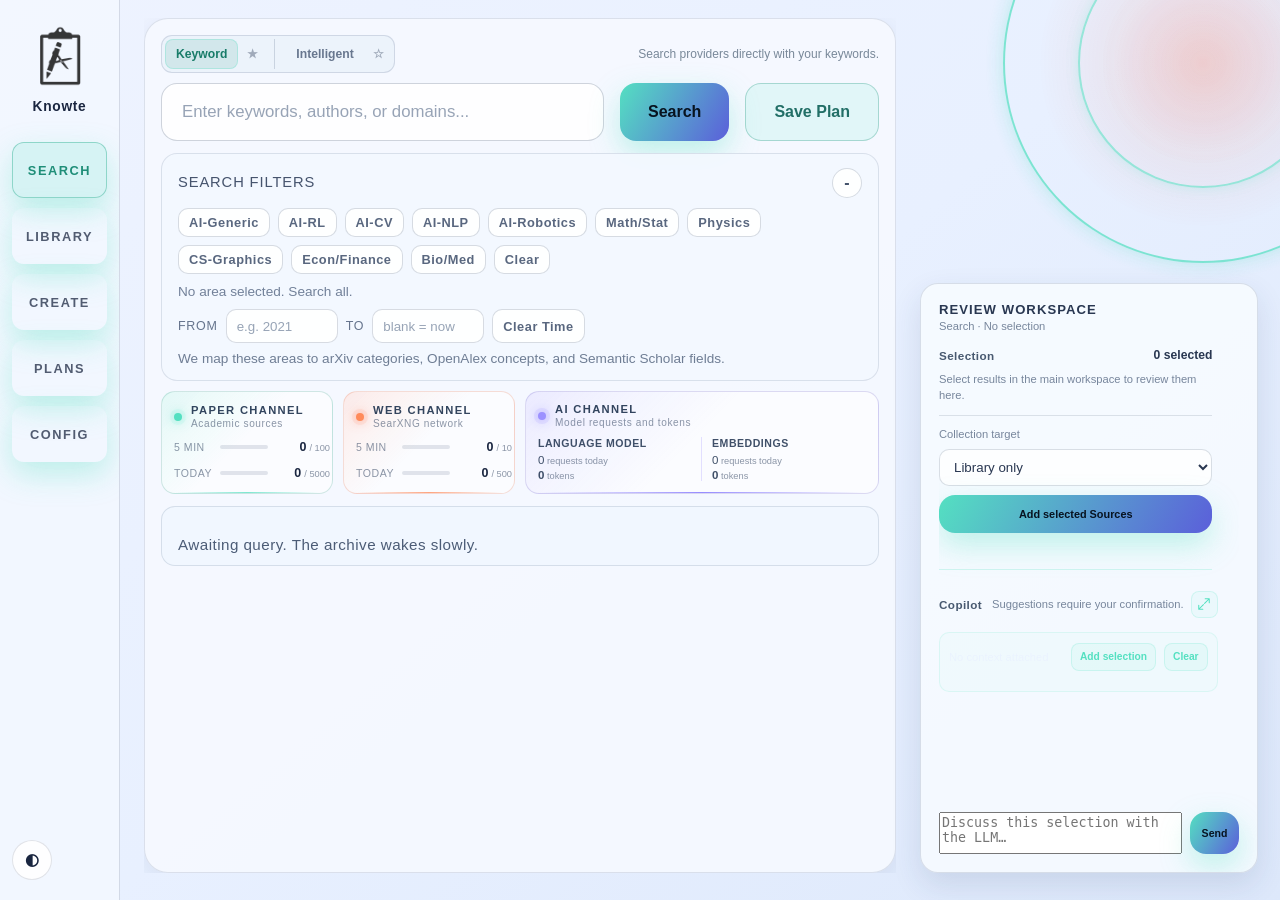
==== commit 5d9fe6e3: "v0.3.0: Release this version with source capture, evidence workflows, Web Companion, and contextual " ====
--- a/knowte/web/index.html
+++ b/knowte/web/index.html
@@ -4,7 +4,7 @@
     <meta charset="utf-8" />
     <meta name="viewport" content="width=device-width, initial-scale=1" />
     <title>Knowte</title>
-    <link rel="stylesheet" href="styles.css?v=20260729b" />
+    <link rel="stylesheet" href="styles.css?v=20260802b" />
   </head>
   <body>
     <div class="noise" aria-hidden="true"></div>
@@ -27,6 +27,8 @@
         </div>
         <nav class="side-nav">
           <button class="side-link is-active" type="button" data-target="search-panel">Search</button>
+          <button class="side-link" type="button" data-target="library-panel">Library</button>
+          <button class="side-link" type="button" data-target="create-panel">Create</button>
           <button class="side-link" type="button" data-target="plans-panel">Plans</button>
           <button class="side-link" type="button" data-target="config-panel">Config</button>
         </nav>
@@ -40,8 +42,14 @@
           <div class="panel">
             <div class="search-mode-bar">
               <div class="search-mode-switch" role="group" aria-label="Search mode">
-                <button type="button" class="search-mode-option is-active" data-search-mode="keyword" aria-pressed="true">Keyword</button>
-                <button type="button" class="search-mode-option" data-search-mode="smart" aria-pressed="false">Intelligent</button>
+                <div class="search-mode-choice">
+                  <button type="button" class="search-mode-option is-active" data-search-mode="keyword" aria-pressed="true">Keyword</button>
+                  <button type="button" class="search-mode-default" data-default-search-mode="keyword" aria-label="Set Keyword as the default search mode" aria-pressed="true" title="Default search mode">★</button>
+                </div>
+                <div class="search-mode-choice">
+                  <button type="button" class="search-mode-option" data-search-mode="smart" aria-pressed="false">Intelligent</button>
+                  <button type="button" class="search-mode-default" data-default-search-mode="intelligent" aria-label="Set Intelligent as the default search mode" aria-pressed="false" title="Set as default">☆</button>
+                </div>
               </div>
               <small id="search-mode-hint">Search providers directly with your keywords.</small>
             </div>
@@ -183,6 +191,7 @@
                 <button class="abstract-toggle" id="abstract-toggle" type="button" aria-pressed="false">Hide abstracts</button>
                 <button class="stop-btn" id="stop-search" type="button" aria-label="Stop searching" disabled>Stop</button>
               </div>
+              <label class="master-select"><input type="checkbox" id="results-select-all" /> Select all</label>
               <div class="pager" id="results-pager" hidden>
                 <button type="button" id="page-prev-top">Prev</button>
                 <select id="page-select-top" aria-label="Top page selector"></select>
@@ -194,6 +203,74 @@
             <div class="results-topline">
               <button class="scroll-top-btn" id="scroll-top" type="button" aria-label="Go to top of list">↑ Top</button>
             </div>
+          </div>
+        </section>
+
+        <section class="hero panel-view" id="library-panel">
+          <div class="panel">
+            <div class="knowledge-panel-head">
+              <div>
+                <div class="knowledge-panel-label">Global Library</div>
+                <small>Saved Sources are shared across every Artifact.</small>
+              </div>
+              <div class="knowledge-panel-actions">
+                <label class="master-select"><input type="checkbox" id="library-select-all" /> Select all</label>
+                <button type="button" id="library-abstract-toggle" aria-pressed="false">Hide abstracts</button>
+                <button type="button" id="library-go-search">Find Sources</button>
+              </div>
+            </div>
+            <div class="knowledge-status" id="library-status" role="status"></div>
+            <div class="library-list" id="library-list"></div>
+            <section class="source-reader" id="source-reader" hidden>
+              <div class="source-reader-head">
+                <div><small id="source-reader-meta"></small><h2 id="source-reader-title"></h2></div>
+              </div>
+              <div class="source-viewer-toolbar" id="source-viewer-toolbar">
+                <div class="source-viewer-tools">
+                  <button type="button" id="source-reader-back"><span class="tool-icon" aria-hidden="true">←</span><span>Library</span></button>
+                  <button type="button" id="source-details-toggle" aria-expanded="false"><span class="tool-icon disclosure-icon" aria-hidden="true">▾</span><span class="tool-label">Details</span></button>
+                  <button type="button" id="source-capture"><span class="tool-icon" aria-hidden="true">↻</span><span class="tool-label">Refresh</span></button>
+                  <a id="source-open-original" target="_blank" rel="noopener noreferrer"><span class="tool-icon" aria-hidden="true">↗</span><span>Original web</span></a>
+                </div>
+                <div class="source-viewer-pdf-controls" id="source-viewer-pdf-controls">
+                  <div class="source-viewer-tools">
+                    <button class="is-active" type="button" id="evidence-text-tool" aria-pressed="true"><span class="tool-icon text-tool-icon" aria-hidden="true">T</span><span>Select text</span></button>
+                    <button type="button" id="evidence-snapshot-tool" aria-pressed="false"><span class="tool-icon" aria-hidden="true">⌗</span><span>Capture region</span></button>
+                  </div>
+                  <div class="source-viewer-tools">
+                    <button type="button" id="pdf-zoom-out" aria-label="Zoom out">−</button>
+                    <span id="pdf-zoom-label">Fit</span>
+                    <button type="button" id="pdf-zoom-in" aria-label="Zoom in">+</button>
+                  </div>
+                </div>
+              </div>
+              <div class="knowledge-status" id="source-reader-status" role="status"></div>
+              <div class="source-reader-segments" id="source-reader-segments"></div>
+            </section>
+          </div>
+        </section>
+
+        <section class="hero panel-view" id="create-panel">
+          <div class="panel">
+            <div class="knowledge-panel-head">
+              <div>
+                <div class="knowledge-panel-label">Artifacts</div>
+                <small>Each Artifact carries its own Purpose while reusing global knowledge.</small>
+              </div>
+            </div>
+            <form class="artifact-form" id="artifact-form">
+              <div>
+                <label for="artifact-title">Title</label>
+                <textarea id="artifact-title" maxlength="200" rows="4" placeholder="e.g. Open-source LLM frontier" required></textarea>
+              </div>
+              <div class="artifact-purpose-field">
+                <label for="artifact-purpose">Purpose</label>
+                <textarea id="artifact-purpose" maxlength="4000" rows="4" placeholder="What should this work understand, decide, or create?" required></textarea>
+              </div>
+              <button type="submit" id="artifact-create">Create Artifact</button>
+            </form>
+            <div class="knowledge-status" id="artifact-status" role="status"></div>
+            <div class="artifact-list" id="artifact-list"></div>
           </div>
         </section>
 
@@ -214,7 +291,9 @@
         <section class="hero panel-view" id="config-panel">
           <div class="panel">
             <div class="config">
-              <div class="config-row">
+              <fieldset class="config-section search-config-section">
+                <legend>Search</legend>
+                <div class="config-row">
                 <label>Search backends</label>
                 <div class="backend-grid" id="backend-grid">
                   <label><input type="checkbox" value="arxiv" checked /> arXiv</label>
@@ -222,8 +301,8 @@
                   <label><input type="checkbox" value="semanticscholar" checked /> Semantic Scholar</label>
                   <label><input type="checkbox" value="websearch" /> Web Search</label>
                 </div>
-              </div>
-              <div class="ai-limits-grid search-result-limits">
+                </div>
+                <div class="ai-limits-grid search-result-limits">
                 <div class="config-row">
                   <label for="max-papers">Keyword results</label>
                   <input type="number" id="max-papers" name="max-papers" min="20" max="1000" step="10" value="100" />
@@ -234,9 +313,10 @@
                   <input type="number" id="intelligent-max-results" min="1" max="100" step="1" value="20" />
                   <small>Target number of results that pass LLM verification. Verification stops when this target or the candidate pool is exhausted.</small>
                 </div>
-              </div>
+                </div>
+              </fieldset>
               <fieldset class="ai-config">
-                <legend>Intelligent Search · OpenAI-compatible</legend>
+                <legend>AI Models · OpenAI-compatible</legend>
                 <div class="config-row">
                   <label for="ai-base-url">AI Base URL</label>
                   <input type="text" id="ai-base-url" placeholder="https://provider.example/v1" autocomplete="off" />
@@ -283,23 +363,61 @@
                     </div>
                   </div>
                 </details>
-                <div class="ai-limits-grid">
+                <div class="config-subsection ai-search-settings">
+                  <h3>Intelligent Search</h3>
+                  <div class="ai-limits-grid">
+                    <div class="config-row">
+                      <label for="ai-verify-batch-size">Verification batch size</label>
+                      <input type="number" id="ai-verify-batch-size" min="1" max="20" value="5" />
+                    </div>
+                    <div class="config-row">
+                      <label for="ai-verify-concurrency">Concurrent verification batches</label>
+                      <input type="number" id="ai-verify-concurrency" min="1" max="8" value="1" />
+                    </div>
+                    <div class="config-row">
+                      <label for="ai-timeout">AI request timeout (seconds)</label>
+                      <input type="number" id="ai-timeout" min="5" max="600" value="45" />
+                    </div>
+                  </div>
+                </div>
+                <small class="ai-config-note">This connection is shared by Intelligent Search and Review Copilot. Keys stay in <code>~/.knowte/config.yml</code>, are exposed only as “configured / not configured”, and are never copied into Plans.</small>
+              </fieldset>
+              <fieldset class="ai-config copilot-config">
+                <legend>Review Copilot</legend>
+                <section class="copilot-behavior" aria-label="Review Copilot behavior">
                   <div class="config-row">
-                    <label for="ai-verify-batch-size">Verification batch size</label>
-                    <input type="number" id="ai-verify-batch-size" min="1" max="20" value="5" />
-                  </div>
+                    <label for="ai-copilot-instructions">Custom instructions</label>
+                    <textarea id="ai-copilot-instructions" rows="3" placeholder="Optional preferences for how the Copilot reviews and responds"></textarea>
+                    <small>Appended to Knowte's core system prompt. It cannot replace Knowte's object definitions or safety boundaries.</small>
+                  </div>
+                  <div class="copilot-common-grid">
+                    <div class="config-row">
+                      <label for="ai-copilot-temperature">Temperature</label>
+                      <input type="number" id="ai-copilot-temperature" min="0" max="2" step="0.1" value="0.2" />
+                    </div>
+                    <div class="config-row">
+                      <label for="ai-copilot-max-tokens">Max output tokens</label>
+                      <input type="number" id="ai-copilot-max-tokens" min="1" max="32768" step="1" value="1200" />
+                    </div>
+                  </div>
+                  <details class="ai-embedding-details copilot-advanced" id="ai-copilot-advanced">
+                    <summary>Advanced</summary>
+                    <div class="copilot-parameter-list" id="ai-copilot-parameter-list"></div>
+                    <button type="button" class="copilot-add-parameter" id="ai-copilot-add-parameter">+ Add parameter</button>
+                    <small>Values use JSON syntax: numbers and booleans need no quotes; strings do. Reserved request fields cannot be overridden.</small>
+                  </details>
+                  <details class="ai-embedding-details copilot-prompt-preview">
+                    <summary>View final Copilot system prompt</summary>
+                    <pre id="ai-copilot-prompt-preview"></pre>
+                  </details>
+                </section>
+              </fieldset>
+              <fieldset class="config-section source-config-section">
+                <legend>Source Connections</legend>
+                <div class="config-subsection">
+                  <h3>Academic Sources</h3>
+                  <div class="source-connection-grid">
                   <div class="config-row">
-                    <label for="ai-verify-concurrency">Concurrent verification batches</label>
-                    <input type="number" id="ai-verify-concurrency" min="1" max="8" value="1" />
-                  </div>
-                  <div class="config-row">
-                    <label for="ai-timeout">AI request timeout (seconds)</label>
-                    <input type="number" id="ai-timeout" min="5" max="600" value="45" />
-                  </div>
-                </div>
-                <small class="ai-config-note">Keys are saved only in <code>~/.knowte/config.yml</code>, returned to the browser only as “configured / not configured”, and never copied into Plans.</small>
-              </fieldset>
-              <div class="config-row">
                 <label for="email">OpenAlex email</label>
                 <input
                   type="email"
@@ -308,8 +426,8 @@
                   placeholder="you@example.com"
                   aria-label="OpenAlex contact email"
                 />
-              </div>
-              <div class="config-row">
+                  </div>
+                  <div class="config-row">
                 <label for="s2-key">Semantic Scholar API key</label>
                 <div class="secret-input-row">
                   <input
@@ -322,8 +440,12 @@
                   <button type="button" class="secret-remove" id="s2-key-remove" hidden>Remove</button>
                 </div>
                 <small class="secret-remove-note" id="s2-key-remove-note" hidden>Removal pending. Select Save to apply.</small>
-              </div>
-              <div class="config-row">
+                  </div>
+                  </div>
+                </div>
+                <div class="config-subsection web-source-config">
+                  <h3>Web Search · SearXNG</h3>
+                  <div class="config-row">
                 <label for="searxng-url">SearXNG URL</label>
                 <input
                   type="text"
@@ -337,8 +459,8 @@
                   <input type="checkbox" id="web-ignore-year-filter" /> Ignore year filter for Web Search
                 </label>
                 <small>A SearXNG service must be running at this URL. Managed setup prefers port 8888 and automatically chooses 8889–8898 if needed.</small>
-              </div>
-              <div class="managed-service" aria-labelledby="managed-searxng-title">
+                  </div>
+                  <div class="managed-service" aria-labelledby="managed-searxng-title">
                 <div>
                   <div class="managed-service-title" id="managed-searxng-title">Local Web Search</div>
                 <div class="managed-service-status" id="managed-searxng-status" role="status" aria-live="polite">
@@ -359,7 +481,21 @@
                 </div>
                 <div class="managed-service-log-note" id="searxng-log-note" hidden></div>
                 <pre class="managed-service-logs" id="searxng-log-output" hidden></pre>
-              </div>
+                  </div>
+                </div>
+              </fieldset>
+              <fieldset class="ai-config companion-config">
+                <legend>Knowte Web Companion</legend>
+                <div class="config-row">
+                  <label>Browser pairing</label>
+                  <div class="secret-input-row companion-pairing-row">
+                    <input id="companion-pairing-key" type="text" readonly placeholder="Generate a temporary pairing key" />
+                    <button type="button" id="companion-pairing-generate">Generate</button>
+                    <button type="button" id="companion-path-copy">Copy extension path</button>
+                  </div>
+                  <small id="companion-path-status">Copy its local path for Load unpacked, then generate a key and enter it in the extension within five minutes.</small>
+                </div>
+              </fieldset>
               <div class="config-actions">
                 <button class="config-save" type="button" id="save-config">Save</button>
                 <span class="config-status" id="config-status" role="status" aria-live="polite"></span>
@@ -367,8 +503,139 @@
             </div>
           </div>
         </section>
+        <section class="chat-workspace" id="chat-workspace" hidden aria-label="Expanded copilot workspace">
+          <div class="chat-workspace-head">
+            <div><span>Copilot</span><small id="chat-workspace-context">Review context</small></div>
+            <button type="button" id="chat-collapse" class="chat-window-action" aria-label="Return chat to Review panel" title="Return to Review panel">
+              <svg viewBox="0 0 24 24" aria-hidden="true"><path d="M8 3v5H3M16 21v-5h5M3 8l6-6M21 16l-6 6" /></svg>
+            </button>
+          </div>
+          <div class="chat-workspace-body" id="chat-workspace-body"></div>
+        </section>
       </main>
+      <button class="context-panel-toggle" id="context-panel-toggle" type="button" aria-controls="context-panel" aria-expanded="false">
+        Review <span id="context-toggle-count">0</span>
+      </button>
+      <aside class="context-panel" id="context-panel" aria-label="Review and actions">
+        <div class="context-panel-head">
+          <div>
+            <span>Review workspace</span>
+            <small id="context-mode-label">Search · No selection</small>
+          </div>
+          <button class="context-panel-close" id="context-panel-close" type="button" aria-label="Close review workspace">×</button>
+        </div>
+        <div class="context-panel-body">
+          <section class="review-section companion-inbox" id="companion-inbox" hidden>
+            <div class="review-section-head">
+              <span class="context-label">Web Companion</span>
+              <strong id="companion-inbox-count">0 pending</strong>
+            </div>
+            <div id="companion-inbox-list"></div>
+            <small id="companion-inbox-status" role="status"></small>
+          </section>
+          <section class="review-section review-context" id="review-context-section">
+            <div class="review-section-head">
+              <span class="context-label" id="context-selection-label">Selection</span>
+              <strong id="context-selected-count">0 selected</strong>
+            </div>
+            <div class="context-selection-list" id="context-selection-list">
+              <p>Select results in the main workspace to review them here.</p>
+            </div>
+          </section>
+          <section class="review-section review-actions" id="review-actions-section">
+            <label class="context-label" for="collect-artifact">Collection target</label>
+            <select id="collect-artifact">
+              <option value="">Library only</option>
+            </select>
+            <div class="context-action-row">
+              <button class="context-primary-action" type="button" id="context-collect-selected">Add selected Sources</button>
+            </div>
+            <small id="context-action-status" role="status" aria-live="polite"></small>
+          </section>
+          <section class="review-section review-knowledge" id="review-knowledge-section" hidden>
+            <div class="review-section-head"><span class="context-label">Evidence</span><label class="master-select"><input type="checkbox" id="evidence-select-all" /> Select all</label></div>
+            <small id="evidence-selection-location">Select text in the Source reader.</small>
+            <blockquote id="evidence-selection-quote" hidden></blockquote>
+            <img id="evidence-snapshot-preview" alt="Selected Source region" hidden />
+            <label class="context-label" for="evidence-artifact">Attach to Artifact</label>
+            <select id="evidence-artifact"><option value="">Library only</option></select>
+            <button class="context-primary-action" type="button" id="create-evidence" disabled>Create Evidence in Library</button>
+            <div class="review-evidence-list" id="review-evidence-list"></div>
+            <div class="review-section-head"><span class="context-label">Annotation</span><small id="annotation-target-label">Source</small></div>
+            <textarea id="annotation-body" rows="3" placeholder="Add a note, question, interpretation, or warning…"></textarea>
+            <button class="context-primary-action" type="button" id="create-annotation">Add Annotation</button>
+            <div class="review-annotation-list" id="review-annotation-list"></div>
+            <small id="review-knowledge-status" role="status"></small>
+          </section>
+          <section class="review-section review-copilot" id="review-copilot-section">
+            <div class="review-section-head">
+              <span class="context-label">Copilot</span>
+              <div class="review-copilot-tools">
+                <small>Suggestions require your confirmation.</small>
+                <button type="button" id="chat-expand" class="chat-window-action" aria-label="Expand chat into main workspace" aria-expanded="false" title="Expand chat">
+                  <svg viewBox="0 0 24 24" aria-hidden="true"><path d="M14 3h7v7M21 3l-8 8M10 21H3v-7M3 21l8-8" /></svg>
+                </button>
+              </div>
+            </div>
+            <div class="chat-context-compact">
+              <span id="chat-context-summary">No context attached</span>
+              <button type="button" id="chat-context-add">Add selection</button>
+              <button type="button" id="chat-context-clear">Clear</button>
+              <small id="chat-context-status" role="status"></small>
+            </div>
+            <div class="chat-context-tray" id="chat-context-tray"></div>
+            <div class="context-chat" id="context-chat"></div>
+          </section>
+        </div>
+        <form class="context-chat-form" id="context-chat-form">
+          <textarea id="context-chat-input" rows="2" placeholder="Discuss this selection with the LLM…" aria-label="Message review copilot"></textarea>
+          <button type="submit" id="context-chat-send">Send</button>
+        </form>
+      </aside>
     </div>
-    <script src="app.js?v=20260729e"></script>
+    <dialog class="evidence-detail-dialog" id="evidence-detail-dialog">
+      <div class="evidence-detail-head">
+        <div><small id="evidence-detail-meta"></small><h2>Evidence</h2></div>
+        <button type="button" id="evidence-detail-close" aria-label="Close">×</button>
+      </div>
+      <div class="entity-tag-strip" id="evidence-detail-tags"></div>
+      <div class="evidence-detail-content" id="evidence-detail-content"></div>
+      <section class="evidence-detail-annotations">
+        <h3 id="evidence-detail-annotation-count">Annotations</h3>
+        <div id="evidence-detail-annotation-list"></div>
+      </section>
+      <div class="evidence-detail-actions">
+        <button type="button" id="evidence-detail-edit-tags">Edit Tags</button>
+        <button class="danger-action" type="button" id="evidence-detail-delete">Delete Evidence</button>
+      </div>
+    </dialog>
+    <dialog class="tag-editor-dialog" id="tag-editor-dialog">
+      <div class="evidence-detail-head">
+        <div><small id="tag-editor-type"></small><h2>Tags</h2></div>
+        <button type="button" id="tag-editor-close" aria-label="Close">×</button>
+      </div>
+      <div class="tag-editor-body">
+        <div class="entity-tag-strip" id="tag-editor-selected"></div>
+        <form id="tag-editor-form">
+          <input id="tag-editor-input" list="tag-suggestions" maxlength="60" placeholder="Add a Tag…" autocomplete="off" />
+          <button type="submit">Add</button>
+        </form>
+        <datalist id="tag-suggestions"></datalist>
+        <small>Tags are free-form. Entity types remain controlled by Knowte.</small>
+      </div>
+      <div class="evidence-detail-actions">
+        <button type="button" id="tag-editor-save">Done</button>
+      </div>
+    </dialog>
+    <section class="evidence-quick-editor" id="evidence-quick-editor" hidden>
+      <div class="evidence-quick-head"><strong id="evidence-quick-title">Evidence</strong><small id="evidence-quick-kind"></small></div>
+      <p id="evidence-quick-preview"></p>
+      <label>Destination<select id="evidence-quick-artifact"><option value="">Library only</option></select></label>
+      <label>Tags<input id="evidence-quick-tags" placeholder="Comma-separated" /></label>
+      <label>Annotation<textarea id="evidence-quick-annotation" rows="2" placeholder="Optional note, question, or warning"></textarea></label>
+      <div class="evidence-quick-actions"><button type="button" id="evidence-quick-discard">Discard</button><button type="button" id="evidence-quick-save">Save</button></div>
+      <small id="evidence-quick-status" role="status"></small>
+    </section>
+    <script src="app.js?v=20260802a"></script>
   </body>
 </html>
--- a/knowte/web/styles.css
+++ b/knowte/web/styles.css
@@ -12,7 +12,12 @@
   --bg-end: #0f1d3c;
   --sidebar-bg: rgba(7, 11, 22, 0.85);
   --orbit-cx: 6vw; /* desired center from right edge */
-  --orbit-cy: 14vh; /* desired center from top edge */
+  --orbit-cy: 7vh; /* desired center from top edge */
+  --orbit-outer-radius: 200px;
+  --orbit-inner-radius: 125px;
+  --context-panel-top-offset: 220px;
+  --context-panel-width: 360px;
+  --context-panel-min-height: 450px;
 }
 
 * {
@@ -52,10 +57,10 @@
 
 .orbit-ring {
   position: fixed;
-  width: 440px;
-  height: 440px;
-  right: calc(var(--orbit-cx) - 220px);
-  top: calc(var(--orbit-cy) - 220px);
+  width: calc(var(--orbit-outer-radius) + var(--orbit-outer-radius));
+  height: calc(var(--orbit-outer-radius) + var(--orbit-outer-radius));
+  right: calc(var(--orbit-cx) - var(--orbit-outer-radius));
+  top: calc(var(--orbit-cy) - var(--orbit-outer-radius));
   pointer-events: none;
   border-radius: 50%;
   border: 2px solid rgba(84, 224, 193, 0.8);
@@ -67,10 +72,10 @@
 
 .orbit-ring-inner {
   position: fixed;
-  width: 280px;
-  height: 280px;
-  right: calc(var(--orbit-cx) - 140px);
-  top: calc(var(--orbit-cy) - 140px);
+  width: calc(var(--orbit-inner-radius) + var(--orbit-inner-radius));
+  height: calc(var(--orbit-inner-radius) + var(--orbit-inner-radius));
+  right: calc(var(--orbit-cx) - var(--orbit-inner-radius));
+  top: calc(var(--orbit-cy) - var(--orbit-inner-radius));
   pointer-events: none;
   border-radius: 50%;
   border: 2px solid rgba(84, 224, 193, 0.65);
@@ -82,10 +87,10 @@
 
 .orbit-planet {
   position: fixed;
-  width: 440px;
-  height: 440px;
-  right: calc(var(--orbit-cx) - 220px);
-  top: calc(var(--orbit-cy) - 220px);
+  width: calc(var(--orbit-outer-radius) + var(--orbit-outer-radius));
+  height: calc(var(--orbit-outer-radius) + var(--orbit-outer-radius));
+  right: calc(var(--orbit-cx) - var(--orbit-outer-radius));
+  top: calc(var(--orbit-cy) - var(--orbit-outer-radius));
   pointer-events: none;
   z-index: 0;
   animation: orbit-spin 28s linear infinite;
@@ -99,23 +104,23 @@
   height: 16px;
   border-radius: 50%;
   background: linear-gradient(145deg, #6c7dff, #3c47c8);
-  transform: translate(-50%, -50%) translateX(220px);
+  transform: translate(-50%, -50%) translateX(var(--orbit-outer-radius));
   box-shadow: 0 0 10px rgba(108, 125, 255, 0.6);
 }
 
 .orbit-planet-inner {
   position: fixed;
-  width: 280px;
-  height: 280px;
-  right: calc(var(--orbit-cx) - 140px);
-  top: calc(var(--orbit-cy) - 140px);
+  width: calc(var(--orbit-inner-radius) + var(--orbit-inner-radius));
+  height: calc(var(--orbit-inner-radius) + var(--orbit-inner-radius));
+  right: calc(var(--orbit-cx) - var(--orbit-inner-radius));
+  top: calc(var(--orbit-cy) - var(--orbit-inner-radius));
   pointer-events: none;
   z-index: 0;
   animation: orbit-spin 20s linear infinite;
 }
 
 .orbit-planet-dot-inner {
-  transform: translate(-50%, -50%) translateX(140px);
+  transform: translate(-50%, -50%) translateX(var(--orbit-inner-radius));
   background: linear-gradient(145deg, #ffb366, #ff6b4a);
   box-shadow: 0 0 10px rgba(255, 168, 120, 0.6);
 }
@@ -132,7 +137,11 @@
 .shell {
   min-height: 100vh;
   display: grid;
-  grid-template-columns: 120px minmax(0, 1fr);
+  grid-template-columns:
+    120px
+    minmax(640px, 1fr)
+    clamp(var(--context-panel-width), 26vw, 450px);
+  column-gap: 24px;
   position: relative;
   z-index: 1;
 }
@@ -203,6 +212,20 @@
   text-transform: uppercase;
   letter-spacing: 0.12em;
   cursor: pointer;
+}
+
+.side-count {
+  display: inline-grid;
+  min-width: 18px;
+  height: 18px;
+  margin-left: 3px;
+  padding: 0 5px;
+  place-items: center;
+  border-radius: 999px;
+  background: rgba(84, 224, 193, 0.14);
+  color: var(--glow);
+  font-size: 0.58rem;
+  letter-spacing: 0;
 }
 
 .side-link.is-active {
@@ -253,13 +276,14 @@
 }
 
 .content {
+  position: relative;
   height: 100vh;
   overflow: hidden;
-  padding: 2vh clamp(96px, 10vw, 180px) 3vh 2.2vw;
+  padding: 2vh 0 3vh;
 }
 
 .hero {
-  max-width: 900px;
+  max-width: none;
   height: 100%;
 }
 
@@ -332,10 +356,43 @@
   overflow-y: auto;
 }
 
+#library-panel .panel,
+#create-panel .panel {
+  max-height: 100%;
+  overflow-y: auto;
+}
+
 form {
   display: grid;
   grid-template-columns: minmax(0, 1fr) auto auto;
   gap: 16px;
+}
+
+.collect-context {
+  display: grid;
+  grid-template-columns: auto minmax(180px, 320px) minmax(0, 1fr);
+  align-items: center;
+  gap: 9px;
+  margin-top: 9px;
+  color: rgba(232, 240, 255, 0.62);
+  font-size: 0.75rem;
+}
+
+.collect-context label {
+  font-weight: 700;
+}
+
+.collect-context select {
+  min-height: 34px;
+  padding: 6px 30px 6px 10px;
+  border: 1px solid rgba(84, 224, 193, 0.22);
+  border-radius: 9px;
+  background: rgba(7, 12, 25, 0.72);
+  color: var(--mist);
+}
+
+.collect-context small {
+  color: rgba(232, 240, 255, 0.46);
 }
 
 .search-mode-bar {
@@ -354,11 +411,23 @@
 
 .search-mode-switch {
   display: inline-flex;
-  gap: 3px;
+  gap: 7px;
   padding: 3px;
   border: 1px solid rgba(232, 240, 255, 0.12);
   border-radius: 11px;
   background: rgba(7, 11, 23, 0.62);
+}
+
+.search-mode-choice {
+  display: inline-flex;
+  align-items: center;
+  gap: 2px;
+}
+
+.search-mode-choice + .search-mode-choice {
+  margin-left: 3px;
+  padding-left: 10px;
+  border-left: 1px solid rgba(232, 240, 255, 0.16);
 }
 
 .search-mode-option {
@@ -370,6 +439,607 @@
   color: rgba(232, 240, 255, 0.58);
   box-shadow: none;
   font-size: 0.76rem;
+}
+
+.search-mode-default {
+  width: 24px;
+  min-height: 24px;
+  padding: 0;
+  border: 1px solid transparent;
+  border-radius: 7px;
+  background: transparent;
+  color: rgba(232, 240, 255, 0.38);
+  box-shadow: none;
+  font-size: 0.78rem;
+  line-height: 1;
+}
+
+.search-mode-default:hover {
+  transform: none;
+  border-color: rgba(255, 179, 102, 0.3);
+  background: rgba(255, 179, 102, 0.08);
+  color: #ffb366;
+  box-shadow: none;
+}
+
+.search-mode-default.is-default {
+  color: #ffb366;
+}
+
+.search-mode-default:disabled {
+  opacity: 0.55;
+}
+
+.context-panel {
+  position: sticky;
+  top: calc(var(--orbit-cy) + var(--context-panel-top-offset));
+  align-self: start;
+  z-index: 2;
+  width: auto;
+  min-width: 0;
+  height: calc(100vh - var(--orbit-cy) - var(--context-panel-top-offset) - 3vh);
+  min-height: min(var(--context-panel-min-height), 60vh);
+  margin-right: clamp(10px, calc(2vw - 4px), 26px);
+  overflow: hidden;
+  padding: 18px;
+  border: 1px solid rgba(232, 240, 255, 0.1);
+  border-radius: 18px;
+  background: rgba(10, 17, 33, 0.84);
+  box-shadow: 0 12px 30px rgba(4, 9, 20, 0.25);
+  display: flex;
+  flex-direction: column;
+}
+
+.context-panel[hidden] {
+  display: none;
+}
+
+.context-panel-head {
+  display: flex;
+  align-items: flex-start;
+  justify-content: space-between;
+  gap: 12px;
+  margin-bottom: 16px;
+}
+
+.context-panel-head > div {
+  display: grid;
+  gap: 3px;
+}
+
+.context-panel-head > div > span {
+  color: var(--mist);
+  font-size: 0.82rem;
+  font-weight: 800;
+  letter-spacing: 0.08em;
+  text-transform: uppercase;
+}
+
+.context-panel-head small,
+.context-label,
+.context-metrics span,
+.review-section small {
+  color: rgba(232, 240, 255, 0.48);
+  font-size: 0.7rem;
+}
+
+.context-panel-close,
+.context-panel-toggle {
+  display: none;
+}
+
+.context-panel-body {
+  box-sizing: border-box;
+  width: 100%;
+  min-width: 0;
+  min-height: 0;
+  display: flex;
+  flex: 1;
+  flex-direction: column;
+  gap: 12px;
+  overflow-x: hidden;
+  overflow-y: auto;
+  padding-right: 12px;
+  scrollbar-gutter: stable;
+}
+
+.review-section {
+  display: grid;
+  min-width: 0;
+  gap: 9px;
+}
+
+.review-section[hidden],
+.context-chat-form[hidden] {
+  display: none;
+}
+
+.review-section-head {
+  display: flex;
+  align-items: center;
+  justify-content: space-between;
+  gap: 10px;
+}
+
+.review-section-head strong {
+  color: var(--mist);
+  font-size: 0.76rem;
+}
+
+.review-section-head > .context-label {
+  color: rgba(232, 240, 255, 0.72);
+  font-size: 0.73rem;
+  font-weight: 750;
+  letter-spacing: 0.035em;
+}
+
+.context-selection-list {
+  display: grid;
+  gap: 7px;
+}
+
+.context-selection-list > p {
+  color: rgba(232, 240, 255, 0.52);
+  font-size: 0.7rem;
+  line-height: 1.45;
+}
+
+.context-selection-item {
+  display: grid;
+  grid-template-columns: minmax(0, 1fr) auto;
+  align-items: center;
+  gap: 8px;
+  padding: 8px 9px;
+  border-radius: 10px;
+  background: rgba(255, 255, 255, 0.04);
+}
+
+.context-selection-item span,
+.context-selection-item .context-selection-open {
+  overflow: hidden;
+  color: rgba(232, 240, 255, 0.82);
+  font-family: "Space Grotesk", "Neue Machina", "Futura", "Gill Sans", sans-serif;
+  font-size: 0.79rem;
+  font-weight: 500;
+  line-height: 1.35;
+  letter-spacing: normal;
+  text-overflow: ellipsis;
+  white-space: nowrap;
+}
+
+.context-selection-item button,
+.context-panel-close {
+  min-height: 26px;
+  padding: 2px 7px;
+  border: 0;
+  background: transparent;
+  color: rgba(232, 240, 255, 0.55);
+  box-shadow: none;
+}
+
+.review-actions {
+  padding-top: 12px;
+  border-top: 1px solid var(--line);
+}
+
+.review-actions select {
+  width: 100%;
+  min-width: 0;
+  padding: 9px 10px;
+  border: 1px solid var(--line);
+  border-radius: 10px;
+  background: rgba(9, 16, 32, 0.72);
+  color: var(--mist);
+}
+
+.context-action-row {
+  display: grid;
+  grid-template-columns: 1fr;
+  gap: 8px;
+}
+
+.context-primary-action {
+  width: 100%;
+  min-height: 38px;
+  padding: 7px 9px;
+  border-radius: 16px;
+  font-size: 0.68rem;
+}
+
+#context-action-status {
+  min-height: 1em;
+  color: rgba(232, 240, 255, 0.55);
+  font-size: 0.68rem;
+  line-height: 1.4;
+}
+
+.review-copilot {
+  min-height: 120px;
+  flex: 1;
+  margin-top: 4px;
+  padding-top: 16px;
+  border-top: 1px solid rgba(84, 224, 193, 0.24);
+}
+
+.review-copilot-tools {
+  display: flex;
+  min-width: 0;
+  align-items: center;
+  justify-content: flex-end;
+  gap: 7px;
+}
+
+.review-copilot-tools small {
+  overflow: hidden;
+  text-overflow: ellipsis;
+  white-space: nowrap;
+}
+
+.chat-window-action {
+  display: inline-flex;
+  flex: none;
+  align-items: center;
+  justify-content: center;
+  width: 27px;
+  min-height: 27px;
+  padding: 0;
+  border: 1px solid rgba(84, 224, 193, 0.2);
+  border-radius: 8px;
+  background: rgba(84, 224, 193, 0.06);
+  color: var(--glow);
+  box-shadow: none;
+}
+
+.chat-window-action svg {
+  width: 14px;
+  height: 14px;
+  fill: none;
+  stroke: currentColor;
+  stroke-width: 1.8;
+  stroke-linecap: round;
+  stroke-linejoin: round;
+}
+
+.chat-window-action:hover {
+  transform: none;
+  background: rgba(84, 224, 193, 0.12);
+  box-shadow: none;
+}
+
+.chat-context-compact {
+  display: grid;
+  grid-template-columns: minmax(0, 1fr) auto auto;
+  align-items: center;
+  gap: 5px 8px;
+  padding: 8px 9px;
+  border: 1px solid rgba(84, 224, 193, 0.14);
+  border-radius: 10px;
+  background: rgba(84, 224, 193, 0.035);
+}
+
+.chat-context-compact > span {
+  min-width: 0;
+  overflow: hidden;
+  color: rgba(232, 240, 255, 0.7);
+  font-size: 0.7rem;
+  text-overflow: ellipsis;
+  white-space: nowrap;
+}
+
+.chat-context-compact button {
+  width: auto;
+  min-height: 28px;
+  padding: 4px 8px;
+  border: 1px solid rgba(84, 224, 193, 0.2);
+  border-radius: 8px;
+  background: rgba(84, 224, 193, 0.07);
+  color: var(--glow);
+  box-shadow: none;
+  font-size: 0.64rem;
+}
+
+.chat-context-compact small {
+  grid-column: 1 / -1;
+  min-width: 0;
+  overflow-wrap: anywhere;
+}
+
+.chat-context-tray {
+  display: none;
+}
+
+.chat-workspace .chat-context-tray {
+  display: flex;
+  flex-wrap: wrap;
+  gap: 7px;
+  max-height: 126px;
+  margin-top: 12px;
+  padding: 10px;
+  overflow-y: auto;
+  border: 1px solid var(--line);
+  border-radius: 11px;
+  background: rgba(255, 255, 255, 0.025);
+}
+
+.chat-context-chip {
+  display: inline-flex;
+  min-width: 0;
+  max-width: min(320px, 100%);
+  align-items: center;
+  gap: 6px;
+  padding: 5px 7px 5px 9px;
+  border: 1px solid rgba(84, 224, 193, 0.2);
+  border-radius: 999px;
+  color: rgba(232, 240, 255, 0.76);
+  font-size: 0.7rem;
+}
+
+.chat-context-chip span {
+  min-width: 0;
+  overflow: hidden;
+  text-overflow: ellipsis;
+  white-space: nowrap;
+}
+
+.chat-context-chip button {
+  width: 19px;
+  min-height: 19px;
+  padding: 0;
+  border: 0;
+  background: transparent;
+  color: var(--muted);
+  box-shadow: none;
+  font-size: 0.78rem;
+}
+
+.context-chat {
+  min-height: 90px;
+  display: grid;
+  align-content: start;
+  gap: 8px;
+  overflow-y: auto;
+  padding-right: 5px;
+  scrollbar-gutter: stable;
+}
+
+.context-chat-message {
+  padding: 9px 10px;
+  border-radius: 11px;
+  background: rgba(84, 224, 193, 0.06);
+  color: rgba(232, 240, 255, 0.75);
+  font-size: 0.72rem;
+  line-height: 1.45;
+}
+
+.context-chat-message.is-user {
+  margin-left: 18px;
+  background: rgba(91, 95, 218, 0.14);
+}
+
+.context-chat-message.is-error {
+  color: #ffb3a2;
+}
+
+.context-chat-message p {
+  color: inherit;
+  font-size: inherit;
+  line-height: inherit;
+}
+
+.context-recommendations {
+  display: grid;
+  gap: 6px;
+  margin-top: 8px;
+}
+
+.context-recommendations > div {
+  padding-top: 6px;
+  border-top: 1px solid var(--line);
+}
+
+.context-chat-form {
+  grid-template-columns: minmax(0, 1fr) auto;
+  gap: 8px;
+  margin-top: 12px;
+}
+
+.context-chat-form textarea {
+  min-width: 0;
+  resize: none;
+}
+
+.context-chat-form button {
+  min-height: 42px;
+  padding: 8px 12px;
+  font-size: 0.66rem;
+}
+
+.chat-workspace {
+  position: absolute;
+  inset: 2vh 0 3vh;
+  z-index: 4;
+  display: flex;
+  min-width: 0;
+  flex-direction: column;
+  padding: 20px 22px;
+  overflow: hidden;
+  border: 1px solid rgba(232, 240, 255, 0.1);
+  border-radius: 18px;
+  background: rgba(10, 17, 33, 0.97);
+  box-shadow: 0 18px 55px rgba(4, 9, 20, 0.34);
+  backdrop-filter: blur(18px);
+}
+
+.chat-workspace[hidden] {
+  display: none;
+}
+
+.chat-workspace-head {
+  display: flex;
+  align-items: flex-start;
+  justify-content: space-between;
+  gap: 16px;
+  padding-bottom: 15px;
+  border-bottom: 1px solid var(--line);
+}
+
+.chat-workspace-head > div {
+  display: grid;
+  gap: 3px;
+}
+
+.chat-workspace-head span {
+  color: var(--mist);
+  font-size: 0.92rem;
+  font-weight: 800;
+  letter-spacing: 0.07em;
+  text-transform: uppercase;
+}
+
+.chat-workspace-head small {
+  color: rgba(232, 240, 255, 0.52);
+  font-size: 0.72rem;
+}
+
+.chat-workspace-body {
+  display: flex;
+  min-width: 0;
+  min-height: 0;
+  flex: 1;
+  flex-direction: column;
+}
+
+.chat-workspace .review-copilot {
+  display: flex;
+  min-height: 0;
+  flex: 1;
+  flex-direction: column;
+  margin: 0;
+  padding: 18px 0 0;
+  border: 0;
+}
+
+.chat-workspace .review-copilot > .review-section-head {
+  display: none;
+}
+
+.chat-workspace .context-chat {
+  min-height: 0;
+  flex: 1;
+  padding: 0 8px 10px 0;
+}
+
+.chat-workspace .context-chat-message {
+  max-width: min(780px, 88%);
+  font-size: 0.82rem;
+}
+
+.chat-workspace .context-chat-message.is-user {
+  justify-self: end;
+  margin-left: 12%;
+}
+
+.chat-workspace .context-chat-form {
+  grid-template-columns: minmax(0, 1fr) auto;
+  padding-top: 14px;
+  border-top: 1px solid var(--line);
+}
+
+.chat-workspace .context-chat-form textarea {
+  min-height: 72px;
+}
+
+.chat-workspace .context-chat-form button {
+  min-width: 90px;
+  font-size: 0.78rem;
+}
+
+body[data-theme="light"] .chat-workspace {
+  border-color: rgba(30, 55, 95, 0.13);
+  background: rgba(248, 251, 255, 0.98);
+  box-shadow: 0 18px 55px rgba(30, 55, 90, 0.15);
+}
+
+body[data-theme="light"] .chat-workspace-head small {
+  color: rgba(38, 57, 89, 0.62);
+}
+
+body[data-theme="light"] .master-select {
+  color: rgba(29, 49, 82, 0.74);
+}
+
+body[data-theme="light"] .review-section-head > .context-label {
+  color: rgba(23, 43, 72, 0.78);
+}
+
+.context-block {
+  display: grid;
+  gap: 7px;
+  padding: 14px;
+  border: 1px solid rgba(84, 224, 193, 0.13);
+  border-radius: 12px;
+  background: rgba(84, 224, 193, 0.045);
+}
+
+.context-block strong {
+  color: rgba(232, 240, 255, 0.9);
+  font-size: 0.82rem;
+  line-height: 1.35;
+}
+
+.context-block p {
+  display: -webkit-box;
+  margin: 0;
+  overflow: hidden;
+  color: rgba(232, 240, 255, 0.6);
+  font-size: 0.7rem;
+  line-height: 1.45;
+  -webkit-box-orient: vertical;
+  -webkit-line-clamp: 3;
+}
+
+.context-metrics {
+  display: grid;
+  grid-template-columns: 1fr 1fr;
+  gap: 10px;
+  margin-top: 12px;
+}
+
+.context-metrics > div {
+  display: grid;
+  gap: 3px;
+  padding: 11px 12px;
+  border-radius: 10px;
+  background: rgba(255, 255, 255, 0.04);
+}
+
+.context-metrics strong {
+  color: var(--mist);
+  font-size: 1rem;
+}
+
+.context-actions {
+  display: grid;
+  gap: 9px;
+  margin-top: 12px;
+}
+
+.context-actions button {
+  width: 100%;
+  min-height: 38px;
+  padding: 6px 9px;
+  border: 1px solid rgba(84, 224, 193, 0.2);
+  border-radius: 9px;
+  background: rgba(84, 224, 193, 0.07);
+  color: var(--glow);
+  box-shadow: none;
+  font-size: 0.7rem;
+}
+
+.context-actions button:hover {
+  transform: none;
+  background: rgba(84, 224, 193, 0.13);
+  box-shadow: none;
 }
 
 .search-mode-option:hover {
@@ -648,6 +1318,262 @@
   font-size: 0.72rem;
 }
 
+.knowledge-panel-head,
+.artifact-card-head,
+.library-card-footer,
+.artifact-card-actions {
+  display: flex;
+  align-items: center;
+  justify-content: space-between;
+  gap: 12px;
+}
+
+.knowledge-panel-head {
+  align-items: flex-start;
+  margin-bottom: 16px;
+}
+
+.knowledge-panel-label {
+  color: var(--mist);
+  font-size: 1rem;
+  font-weight: 700;
+}
+
+.knowledge-panel-head small,
+.knowledge-status {
+  color: rgba(232, 240, 255, 0.5);
+  font-size: 0.74rem;
+}
+
+.knowledge-panel-head > button,
+.knowledge-panel-actions button {
+  width: auto;
+  min-height: 38px;
+  padding: 7px 13px;
+  border-radius: 10px;
+  font-size: 0.78rem;
+}
+
+.knowledge-panel-actions {
+  display: flex;
+  gap: 8px;
+}
+
+.knowledge-status {
+  min-height: 20px;
+}
+
+.artifact-form {
+  display: grid;
+  grid-template-columns: minmax(180px, 0.7fr) minmax(300px, 1.3fr) auto;
+  align-items: end;
+  margin-bottom: 12px;
+}
+
+.artifact-form > div {
+  display: grid;
+  gap: 7px;
+}
+
+.artifact-form label {
+  color: rgba(232, 240, 255, 0.62);
+  font-size: 0.72rem;
+  font-weight: 700;
+}
+
+.artifact-form textarea {
+  height: 86px;
+  min-height: 86px;
+  padding: 11px 13px;
+  border: 1px solid rgba(232, 240, 255, 0.14);
+  border-radius: 11px;
+  background: rgba(6, 10, 21, 0.58);
+  color: var(--mist);
+  font: inherit;
+  line-height: 1.45;
+}
+
+.artifact-form textarea {
+  resize: vertical;
+}
+
+.artifact-form button {
+  width: auto;
+  min-height: 44px;
+  padding-inline: 15px;
+}
+
+.artifact-list,
+.library-list {
+  display: grid;
+  gap: 11px;
+}
+
+.library-list[hidden],
+.source-reader[hidden] {
+  display: none;
+}
+
+.knowledge-empty {
+  padding: 18px;
+  border: 1px dashed rgba(232, 240, 255, 0.14);
+  border-radius: 14px;
+  color: rgba(232, 240, 255, 0.58);
+  line-height: 1.55;
+}
+
+.artifact-card,
+.library-card {
+  padding: 16px 18px;
+  border: 1px solid rgba(232, 240, 255, 0.1);
+  border-radius: 15px;
+  background: rgba(7, 12, 25, 0.6);
+}
+
+.library-card {
+  position: relative;
+}
+
+.library-card.is-selected {
+  border-color: rgba(84, 224, 193, 0.62);
+  box-shadow: 0 0 0 1px rgba(84, 224, 193, 0.15);
+}
+
+.library-selection {
+  position: absolute;
+  top: 13px;
+  right: 15px;
+  display: inline-flex;
+  align-items: center;
+  gap: 6px;
+  color: rgba(232, 240, 255, 0.56);
+  font-size: 0.68rem;
+  cursor: pointer;
+}
+
+.library-selection input {
+  width: 16px;
+  height: 16px;
+  accent-color: var(--glow);
+}
+
+.library-card h3 {
+  margin: 0 126px 8px 0;
+  overflow-wrap: anywhere;
+}
+
+.library-list.is-abstract-hidden .library-abstract {
+  display: none;
+}
+
+.artifact-card-head strong,
+.library-card h3 {
+  color: rgba(232, 240, 255, 0.9);
+}
+
+.artifact-state {
+  padding: 3px 7px;
+  border-radius: 999px;
+  background: rgba(125, 112, 255, 0.14);
+  color: #c9c3ff;
+  font-size: 0.62rem;
+  font-weight: 800;
+  letter-spacing: 0.06em;
+  text-transform: uppercase;
+}
+
+.artifact-card p,
+.library-abstract {
+  margin: 10px 0;
+  color: rgba(232, 240, 255, 0.72);
+  line-height: 1.55;
+}
+
+.artifact-card small {
+  color: rgba(232, 240, 255, 0.5);
+}
+
+.artifact-card-actions {
+  justify-content: flex-start;
+  margin-top: 12px;
+}
+
+.artifact-source-list {
+  display: grid;
+  gap: 7px;
+  margin-top: 12px;
+  padding-top: 11px;
+  border-top: 1px solid rgba(232, 240, 255, 0.1);
+}
+
+.artifact-source-row {
+  display: grid;
+  gap: 3px;
+  padding: 9px 11px;
+  border-radius: 10px;
+  background: rgba(255, 255, 255, 0.035);
+}
+
+.artifact-source-row a {
+  color: rgba(232, 240, 255, 0.86);
+  font-size: 0.78rem;
+  font-weight: 700;
+  line-height: 1.4;
+  text-decoration: none;
+}
+
+.artifact-source-row a:hover {
+  color: var(--glow);
+}
+
+.artifact-source-row small {
+  color: rgba(232, 240, 255, 0.48);
+  font-size: 0.65rem;
+}
+
+.artifact-card-actions button,
+.result-save {
+  width: auto;
+  min-height: 31px;
+  padding: 5px 10px;
+  border: 1px solid rgba(84, 224, 193, 0.26);
+  border-radius: 8px;
+  background: rgba(84, 224, 193, 0.09);
+  color: var(--glow);
+  box-shadow: none;
+  font-size: 0.72rem;
+}
+
+.library-card h3 {
+  font-size: 1.05rem;
+}
+
+.library-card h3 a {
+  color: inherit;
+  text-decoration: none;
+}
+
+.library-card h3 a:hover {
+  color: var(--glow);
+  text-decoration: underline;
+}
+
+.library-associations {
+  display: flex;
+  flex-wrap: wrap;
+  justify-content: flex-end;
+  gap: 6px;
+}
+
+.library-associations span {
+  padding: 4px 8px;
+  border: 1px solid rgba(125, 112, 255, 0.24);
+  border-radius: 999px;
+  background: rgba(125, 112, 255, 0.08);
+  color: #c9c3ff;
+  font-size: 0.67rem;
+}
+
 .plan-actions button:hover {
   transform: none;
   box-shadow: none;
@@ -902,6 +1828,52 @@
   gap: 8px;
 }
 
+.config-section {
+  display: grid;
+  gap: 13px;
+  min-width: 0;
+  margin: 0;
+  padding: 14px;
+  border: 1px solid rgba(232, 240, 255, 0.13);
+  border-radius: 14px;
+  background: rgba(232, 240, 255, 0.025);
+}
+
+.config-section legend {
+  padding: 0 7px;
+  color: rgba(232, 240, 255, 0.78);
+  font-size: 0.78rem;
+  font-weight: 750;
+  letter-spacing: 0.08em;
+  text-transform: uppercase;
+}
+
+.config-subsection {
+  display: grid;
+  gap: 10px;
+  min-width: 0;
+}
+
+.config-subsection + .config-subsection {
+  padding-top: 13px;
+  border-top: 1px solid rgba(232, 240, 255, 0.09);
+}
+
+.config-subsection h3 {
+  margin: 0;
+  color: rgba(232, 240, 255, 0.72);
+  font-size: 0.74rem;
+  letter-spacing: 0.07em;
+  text-transform: uppercase;
+}
+
+.source-connection-grid {
+  display: grid;
+  grid-template-columns: repeat(2, minmax(0, 1fr));
+  gap: 11px;
+  align-items: start;
+}
+
 .config-row label {
   font-size: 0.85rem;
   text-transform: uppercase;
@@ -1029,11 +2001,94 @@
   color: rgba(84, 224, 193, 0.82);
 }
 
+.copilot-behavior {
+  display: grid;
+  gap: 11px;
+  padding-top: 3px;
+}
+
+.copilot-behavior h3 {
+  margin: 0;
+  color: rgba(232, 240, 255, 0.82);
+  font-size: 0.78rem;
+  letter-spacing: 0.08em;
+  text-transform: uppercase;
+}
+
+.copilot-behavior textarea {
+  min-height: 82px;
+  resize: vertical;
+}
+
+.copilot-common-grid {
+  display: grid;
+  grid-template-columns: repeat(2, minmax(0, 1fr));
+  gap: 11px;
+}
+
+.copilot-advanced > :not(summary),
+.copilot-prompt-preview > :not(summary) {
+  margin: 10px 12px;
+}
+
+.copilot-parameter-list {
+  display: grid;
+  gap: 7px;
+}
+
+.copilot-parameter-row {
+  display: grid;
+  grid-template-columns: minmax(110px, 0.7fr) minmax(140px, 1fr) 34px;
+  gap: 7px;
+}
+
+.copilot-parameter-row input {
+  min-width: 0;
+}
+
+.copilot-parameter-remove,
+.copilot-add-parameter {
+  min-height: 34px;
+  padding: 5px 10px;
+}
+
+.copilot-parameter-remove {
+  color: #ff8b78;
+}
+
+.copilot-prompt-preview pre {
+  max-height: 280px;
+  overflow: auto;
+  white-space: pre-wrap;
+  color: rgba(232, 240, 255, 0.68);
+  font: 0.72rem/1.55 ui-monospace, SFMono-Regular, Menlo, monospace;
+}
+
 .secret-input-row {
   display: grid;
   grid-template-columns: minmax(0, 1fr) auto;
   align-items: stretch;
   gap: 8px;
+}
+
+.companion-pairing-row {
+  grid-template-columns: minmax(0, 1fr) auto auto;
+  align-items: center;
+}
+
+.companion-pairing-row button {
+  width: auto;
+  min-height: 34px;
+  padding: 0 11px;
+  border-radius: 9px;
+  font-size: 0.7rem;
+  box-shadow: none;
+  white-space: nowrap;
+}
+
+.companion-pairing-row button:hover {
+  transform: translateY(-1px);
+  box-shadow: 0 7px 16px rgba(84, 224, 193, 0.2);
 }
 
 .secret-input-row input {
@@ -1700,6 +2755,24 @@
   gap: 8px;
 }
 
+.master-select {
+  display: inline-flex;
+  flex: none;
+  align-items: center;
+  gap: 6px;
+  color: rgba(232, 240, 255, 0.62);
+  font-size: 0.72rem;
+  font-weight: 650;
+  white-space: nowrap;
+  cursor: pointer;
+}
+
+.master-select input {
+  width: 15px;
+  height: 15px;
+  accent-color: var(--glow);
+}
+
 .find-more-btn,
 .abstract-toggle {
   min-height: auto;
@@ -1778,6 +2851,7 @@
 }
 
 .result-card {
+  position: relative;
   padding: 18px 20px;
   border-radius: 18px;
   background: rgba(9, 14, 28, 0.82);
@@ -1785,8 +2859,32 @@
   box-shadow: 0 8px 20px rgba(5, 10, 25, 0.25);
 }
 
+.result-card.is-selected {
+  border-color: rgba(84, 224, 193, 0.62);
+  box-shadow: 0 0 0 1px rgba(84, 224, 193, 0.18), 0 8px 20px rgba(5, 10, 25, 0.25);
+}
+
+.result-selection {
+  position: absolute;
+  top: 14px;
+  right: 16px;
+  display: inline-flex;
+  align-items: center;
+  gap: 6px;
+  color: rgba(232, 240, 255, 0.56);
+  font-size: 0.68rem;
+  cursor: pointer;
+}
+
+.result-selection input {
+  width: 16px;
+  height: 16px;
+  accent-color: var(--glow);
+}
+
 .result-card h3 {
-  margin: 0 0 8px;
+  margin: 0 108px 8px 0;
+  overflow-wrap: anywhere;
   font-size: 1.1rem;
   color: rgba(232, 240, 255, 0.9);
 }
@@ -1811,7 +2909,7 @@
 
 .result-meta {
   margin: 0 0 10px;
-  font-size: 0.9rem;
+  font-size: 0.7rem;
   text-transform: uppercase;
   letter-spacing: 0.08em;
   color: rgba(84, 224, 193, 0.8);
@@ -1997,6 +3095,76 @@
   }
 }
 
+@media (max-width: 1270px) {
+  .shell {
+    grid-template-columns: 120px minmax(0, 1fr);
+    column-gap: 0;
+  }
+
+  .context-panel {
+    position: fixed;
+    top: 16px;
+    right: 12px;
+    bottom: 16px;
+    width: min(390px, calc(100vw - 32px));
+    height: calc(100vh - 32px);
+    min-height: 0;
+    margin: 0;
+    z-index: 20;
+    transform: translateX(calc(100% + 32px));
+    transition: transform 180ms ease;
+  }
+
+  .context-panel.is-open {
+    transform: translateX(0);
+  }
+
+  .context-panel-close {
+    display: inline-flex;
+  }
+
+  .context-panel-toggle {
+    position: fixed;
+    right: 18px;
+    bottom: 18px;
+    z-index: 19;
+    display: inline-flex;
+    align-items: center;
+    gap: 7px;
+    min-height: 42px;
+    padding: 9px 14px;
+    border-radius: 999px;
+  }
+
+  .context-panel-toggle span {
+    display: inline-grid;
+    min-width: 20px;
+    height: 20px;
+    padding: 0 5px;
+    place-items: center;
+    border-radius: 999px;
+    background: rgba(255, 255, 255, 0.12);
+    font-size: 0.65rem;
+  }
+
+  .context-panel-toggle.has-selection {
+    border-color: var(--glow);
+  }
+}
+
+@media (min-width: 1271px) and (max-height: 700px) {
+  .context-panel {
+    position: fixed;
+    top: 16px;
+    right: clamp(10px, calc(2vw - 4px), 26px);
+    bottom: 16px;
+    width: clamp(var(--context-panel-width), 26vw, 450px);
+    height: calc(100vh - 32px);
+    min-height: 0;
+    margin: 0;
+  }
+}
+
 @media (max-width: 720px) {
   .shell {
     grid-template-columns: 64px minmax(0, 1fr);
@@ -2048,6 +3216,14 @@
     flex-direction: column;
   }
 
+  .collect-context {
+    grid-template-columns: 1fr;
+  }
+
+  .collect-context select {
+    width: 100%;
+  }
+
   .search-mode-bar small {
     text-align: left;
   }
@@ -2057,7 +3233,9 @@
   }
 
   .intelligent-progress-head,
-  .plans-toolbar {
+  .plans-toolbar,
+  .knowledge-panel-head,
+  .library-card-footer {
     align-items: flex-start;
     flex-direction: column;
   }
@@ -2072,6 +3250,20 @@
 
   .plans-toolbar > button {
     width: 100%;
+  }
+
+  .knowledge-panel-head > button,
+  .knowledge-panel-actions,
+  .knowledge-panel-actions button {
+    width: 100%;
+  }
+
+  .knowledge-panel-actions {
+    flex-direction: column;
+  }
+
+  .library-associations {
+    justify-content: flex-start;
   }
 
   .plan-actions {
@@ -2118,6 +3310,10 @@
 
   button {
     width: 100%;
+  }
+
+  .companion-pairing-row {
+    grid-template-columns: 1fr;
   }
 
   .results-toolbar {
@@ -2243,6 +3439,10 @@
   background: rgba(235, 242, 251, 0.86);
 }
 
+body[data-theme="light"] .search-mode-choice + .search-mode-choice {
+  border-left-color: rgba(30, 55, 95, 0.17);
+}
+
 body[data-theme="light"] .search-mode-option {
   color: rgba(29, 49, 82, 0.64);
 }
@@ -2250,6 +3450,84 @@
 body[data-theme="light"] .search-mode-option.is-active {
   background: rgba(43, 151, 128, 0.13);
   color: #197c69;
+}
+
+body[data-theme="light"] .search-mode-default {
+  color: rgba(45, 61, 88, 0.4);
+}
+
+body[data-theme="light"] .search-mode-default:hover,
+body[data-theme="light"] .search-mode-default.is-default {
+  color: #b76a19;
+}
+
+body[data-theme="light"] .context-panel {
+  border-color: rgba(30, 55, 95, 0.14);
+  background: rgba(247, 251, 255, 0.9);
+  box-shadow: 0 12px 30px rgba(30, 55, 95, 0.12);
+}
+
+body[data-theme="light"] .context-panel-head > div > span,
+body[data-theme="light"] .context-block strong,
+body[data-theme="light"] .context-metrics strong,
+body[data-theme="light"] .review-section-head strong,
+body[data-theme="light"] .context-selection-item span {
+  color: rgba(23, 38, 66, 0.92);
+}
+
+body[data-theme="light"] .context-panel-head small,
+body[data-theme="light"] .context-label,
+body[data-theme="light"] .context-metrics span,
+body[data-theme="light"] .context-block p,
+body[data-theme="light"] .review-section small,
+body[data-theme="light"] .context-selection-list > p,
+body[data-theme="light"] #context-action-status {
+  color: rgba(35, 56, 90, 0.6);
+}
+
+body[data-theme="light"] .context-selection-item {
+  background: rgba(30, 55, 95, 0.06);
+}
+
+body[data-theme="light"] .context-selection-item button,
+body[data-theme="light"] .context-panel-close {
+  color: rgba(35, 56, 90, 0.6);
+}
+
+body[data-theme="light"] .review-actions select {
+  border-color: rgba(30, 55, 95, 0.16);
+  background: rgba(255, 255, 255, 0.82);
+  color: rgba(23, 38, 66, 0.92);
+}
+
+body[data-theme="light"] .context-chat-message {
+  background: rgba(31, 142, 120, 0.08);
+  color: rgba(23, 38, 66, 0.82);
+}
+
+body[data-theme="light"] .context-chat-message.is-user {
+  background: rgba(91, 95, 218, 0.1);
+}
+
+body[data-theme="light"] .context-chat-message.is-error {
+  color: #a43d27;
+}
+
+body[data-theme="light"] .result-selection {
+  color: rgba(35, 56, 90, 0.62);
+}
+
+body[data-theme="light"] .library-selection {
+  color: rgba(35, 56, 90, 0.62);
+}
+
+body[data-theme="light"] .context-block {
+  border-color: rgba(31, 142, 120, 0.16);
+  background: rgba(84, 224, 193, 0.055);
+}
+
+body[data-theme="light"] .context-metrics > div {
+  background: rgba(30, 55, 95, 0.05);
 }
 
 body[data-theme="light"] .smart-plan-overlay {
@@ -2325,6 +3603,20 @@
   background: rgba(91, 76, 191, 0.04);
 }
 
+body[data-theme="light"] .config-section {
+  border-color: rgba(40, 59, 88, 0.15);
+  background: rgba(40, 59, 88, 0.025);
+}
+
+body[data-theme="light"] .config-section legend,
+body[data-theme="light"] .config-subsection h3 {
+  color: rgba(27, 46, 76, 0.76);
+}
+
+body[data-theme="light"] .config-subsection + .config-subsection {
+  border-top-color: rgba(40, 59, 88, 0.1);
+}
+
 body[data-theme="light"] .ai-config legend {
   color: #5145a7;
 }
@@ -2352,6 +3644,19 @@
 
 body[data-theme="light"] .ai-config code {
   color: #197c69;
+}
+
+body[data-theme="light"] .copilot-behavior h3,
+body[data-theme="light"] .copilot-prompt-preview pre {
+  color: rgba(27, 46, 76, 0.78);
+}
+
+@media (max-width: 720px) {
+  .copilot-common-grid,
+  .copilot-parameter-row,
+  .source-connection-grid {
+    grid-template-columns: 1fr;
+  }
 }
 
 body[data-theme="light"] .secret-remove {
@@ -2541,12 +3846,18 @@
 }
 
 body[data-theme="light"] .plans-label,
-body[data-theme="light"] .plan-card-head strong {
+body[data-theme="light"] .plan-card-head strong,
+body[data-theme="light"] .knowledge-panel-label,
+body[data-theme="light"] .artifact-card-head strong,
+body[data-theme="light"] .library-card h3 {
   color: rgba(23, 38, 66, 0.94);
 }
 
 body[data-theme="light"] .plans-empty,
-body[data-theme="light"] .plan-card {
+body[data-theme="light"] .plan-card,
+body[data-theme="light"] .knowledge-empty,
+body[data-theme="light"] .artifact-card,
+body[data-theme="light"] .library-card {
   border-color: rgba(30, 55, 95, 0.14);
   background: rgba(255, 255, 255, 0.76);
   color: rgba(38, 57, 89, 0.72);
@@ -2566,6 +3877,48 @@
   background: rgba(84, 224, 193, 0.2);
 }
 
+body[data-theme="light"] .collect-context,
+body[data-theme="light"] .artifact-form label,
+body[data-theme="light"] .knowledge-panel-head small,
+body[data-theme="light"] .knowledge-status,
+body[data-theme="light"] .artifact-card small {
+  color: rgba(35, 56, 90, 0.62);
+}
+
+body[data-theme="light"] .collect-context select,
+body[data-theme="light"] .artifact-form textarea {
+  border-color: rgba(30, 55, 95, 0.16);
+  background: rgba(255, 255, 255, 0.9);
+  color: rgba(23, 38, 66, 0.95);
+}
+
+body[data-theme="light"] .artifact-card p,
+body[data-theme="light"] .library-abstract {
+  color: rgba(39, 59, 92, 0.82);
+}
+
+body[data-theme="light"] .artifact-source-list {
+  border-top-color: rgba(30, 55, 95, 0.12);
+}
+
+body[data-theme="light"] .artifact-source-row {
+  background: rgba(30, 55, 95, 0.045);
+}
+
+body[data-theme="light"] .artifact-source-row a {
+  color: rgba(23, 38, 66, 0.9);
+}
+
+body[data-theme="light"] .artifact-source-row small {
+  color: rgba(35, 56, 90, 0.58);
+}
+
+body[data-theme="light"] .library-associations span {
+  border-color: rgba(91, 76, 191, 0.22);
+  background: rgba(91, 76, 191, 0.07);
+  color: #5145a7;
+}
+
 body[data-theme="light"] .plan-actions .plan-delete {
   border-color: rgba(230, 92, 58, 0.35);
   background: rgba(255, 107, 74, 0.1);
@@ -2613,3 +3966,800 @@
 body[data-theme="light"] .card p {
   color: rgba(44, 65, 99, 0.82);
 }
+
+.source-reader-head {
+  display: flex;
+  align-items: flex-start;
+  justify-content: space-between;
+  gap: 20px;
+  margin: 18px 0;
+}
+
+.source-inspect {
+  width: auto;
+  box-shadow: none;
+}
+
+.source-reader-head h2 {
+  margin: 5px 0 0;
+  line-height: 1.25;
+}
+
+.source-reader-segments {
+  display: grid;
+  gap: 10px;
+  max-height: calc(100vh - 310px);
+  overflow: auto;
+  padding-right: 10px;
+}
+
+#library-panel .panel.is-reader-focused {
+  height: 100%;
+  display: flex;
+  flex-direction: column;
+  overflow: hidden;
+}
+
+#library-panel .panel.is-reader-focused .source-reader {
+  min-height: 0;
+  display: flex;
+  flex: 1;
+  flex-direction: column;
+}
+
+#library-panel .panel.is-reader-focused .source-reader-segments {
+  min-height: 0;
+  max-height: none;
+  flex: 1;
+}
+
+.source-viewer-toolbar {
+  position: sticky;
+  top: 0;
+  z-index: 8;
+  display: flex;
+  align-items: center;
+  justify-content: space-between;
+  gap: 12px;
+  margin-bottom: 10px;
+  padding: 8px 10px;
+  border: 1px solid var(--line);
+  border-radius: 11px;
+  background: rgba(8, 14, 28, 0.94);
+  backdrop-filter: blur(14px);
+  flex: 0 0 auto;
+}
+
+.source-viewer-toolbar[hidden],
+.source-viewer-pdf-controls[hidden] {
+  display: none;
+}
+
+.source-viewer-pdf-controls {
+  display: flex;
+  align-items: center;
+  justify-content: flex-end;
+  gap: 12px;
+}
+
+.source-viewer-tools {
+  display: flex;
+  align-items: center;
+  gap: 6px;
+}
+
+#library-panel .panel.is-reader-focused > .knowledge-panel-head,
+#library-panel .panel.is-reader-focused > #library-status,
+#library-panel .panel.is-reader-focused .source-reader-head {
+  display: none;
+}
+
+#library-panel .panel.is-reader-focused.is-reader-details-expanded > .knowledge-panel-head,
+#library-panel .panel.is-reader-focused.is-reader-details-expanded > #library-status {
+  display: flex;
+}
+
+#library-panel .panel.is-reader-focused.is-reader-details-expanded .source-reader-head {
+  display: flex;
+}
+
+.source-viewer-tools button,
+.source-viewer-tools a {
+  display: inline-flex;
+  align-items: center;
+  gap: 6px;
+  width: auto;
+  min-height: 30px;
+  padding: 5px 9px;
+  border: 1px solid var(--line);
+  border-radius: 8px;
+  background: rgba(255, 255, 255, 0.04);
+  color: rgba(232, 240, 255, 0.7);
+  box-shadow: none;
+  font-size: 0.7rem;
+  line-height: 1.2;
+  text-decoration: none;
+}
+
+.tool-icon {
+  width: 14px;
+  flex: 0 0 14px;
+  font-size: 0.86rem;
+  font-weight: 800;
+  line-height: 1;
+  text-align: center;
+}
+
+.text-tool-icon {
+  font-family: Georgia, serif;
+}
+
+#source-details-toggle .disclosure-icon {
+  transition: transform 150ms ease;
+}
+
+#source-details-toggle[aria-expanded="true"] .disclosure-icon {
+  transform: rotate(180deg);
+}
+
+.source-viewer-tools button.is-active {
+  border-color: rgba(84, 224, 193, 0.45);
+  background: rgba(84, 224, 193, 0.12);
+  color: var(--glow);
+}
+
+#pdf-zoom-label {
+  min-width: 34px;
+  color: rgba(232, 240, 255, 0.55);
+  font-size: 0.66rem;
+  text-align: center;
+}
+
+.pdf-source-viewer {
+  align-items: center;
+  padding: 18px;
+  border-radius: 12px;
+  background: rgba(2, 5, 12, 0.68);
+}
+
+.pdf-page {
+  position: relative;
+  flex: 0 0 auto;
+  overflow: hidden;
+  background: white;
+  box-shadow: 0 10px 30px rgba(0, 0, 0, 0.32);
+}
+
+.pdf-page canvas {
+  position: absolute;
+  inset: 0;
+  display: block;
+}
+
+.textLayer {
+  position: absolute;
+  inset: 0;
+  z-index: 1;
+  overflow: clip;
+  color-scheme: only light;
+  line-height: 1;
+  text-align: initial;
+  letter-spacing: normal;
+  word-spacing: normal;
+  transform-origin: 0 0;
+  -webkit-text-size-adjust: none;
+  text-size-adjust: none;
+}
+
+.textLayer :is(span, br) {
+  position: absolute;
+  color: transparent;
+  white-space: pre;
+  cursor: text;
+  transform-origin: 0 0;
+  user-select: text;
+}
+
+.textLayer {
+  --min-font-size: 1;
+  --text-scale-factor: calc(var(--total-scale-factor) * var(--min-font-size));
+  --min-font-size-inv: calc(1 / var(--min-font-size));
+}
+
+.textLayer > :not(.markedContent),
+.textLayer .markedContent span:not(.markedContent) {
+  z-index: 1;
+  --font-height: 0;
+  --scale-x: 1;
+  --rotate: 0deg;
+  font-size: calc(var(--text-scale-factor) * var(--font-height));
+  transform: rotate(var(--rotate)) scaleX(var(--scale-x)) scale(var(--min-font-size-inv));
+}
+
+.textLayer .markedContent {
+  display: contents;
+}
+
+.textLayer ::selection {
+  background: rgba(84, 224, 193, 0.42);
+  color: transparent;
+}
+
+.snapshot-overlay {
+  position: absolute;
+  inset: 0;
+  z-index: 3;
+  pointer-events: none;
+  cursor: crosshair;
+  touch-action: none;
+}
+
+.pdf-source-viewer.is-snapshot-mode .snapshot-overlay {
+  pointer-events: auto;
+}
+
+.pdf-source-viewer.is-snapshot-mode .textLayer {
+  pointer-events: none;
+  user-select: none;
+}
+
+.snapshot-selection-box {
+  position: absolute;
+  border: 2px solid var(--glow);
+  background: rgba(84, 224, 193, 0.14);
+  box-shadow: 0 0 0 9999px rgba(4, 8, 18, 0.18);
+}
+
+.pdf-page-label {
+  position: absolute;
+  right: 8px;
+  bottom: 7px;
+  z-index: 4;
+  padding: 3px 6px;
+  border-radius: 6px;
+  background: rgba(8, 14, 28, 0.72);
+  color: white;
+  font-size: 0.62rem;
+  pointer-events: none;
+}
+
+.capture-segment {
+  padding: 14px 16px;
+  border: 1px solid var(--line);
+  border-radius: 12px;
+  background: rgba(255, 255, 255, 0.025);
+}
+
+.capture-segment .capture-segment-text {
+  margin: 6px 0 0;
+  line-height: 1.65;
+  white-space: pre-wrap;
+}
+
+.capture-block-heading {
+  padding-block: 18px 10px;
+  border-color: transparent;
+  border-bottom-color: var(--line);
+  background: transparent;
+}
+
+.capture-block-heading .capture-segment-text {
+  color: var(--text);
+  letter-spacing: -0.015em;
+}
+
+.capture-block-quote {
+  border-left: 3px solid var(--accent);
+}
+
+.capture-block-quote blockquote {
+  padding-left: 12px;
+  color: var(--muted);
+}
+
+.capture-block-code pre {
+  overflow-x: auto;
+  padding: 12px;
+  border-radius: 9px;
+  background: rgba(0, 0, 0, 0.24);
+  font-family: ui-monospace, SFMono-Regular, Menlo, Consolas, monospace;
+  font-size: 0.78rem;
+}
+
+.capture-block-list_item .capture-segment-text::before {
+  content: "•";
+  margin-right: 9px;
+  color: var(--accent);
+}
+
+.capture-block-caption {
+  color: var(--muted);
+  font-size: 0.78rem;
+}
+
+.capture-segment-text::selection {
+  background: rgba(84, 224, 193, 0.34);
+}
+
+.review-knowledge {
+  display: grid;
+  gap: 9px;
+}
+
+.companion-inbox-item {
+  display: grid;
+  gap: 7px;
+  margin-top: 8px;
+  padding: 10px;
+  border: 1px solid rgba(84, 224, 193, 0.24);
+  border-radius: 10px;
+  background: rgba(84, 224, 193, 0.055);
+}
+
+.companion-inbox-item > strong {
+  min-width: 0;
+  overflow-wrap: anywhere;
+}
+
+.companion-inbox-item p {
+  display: -webkit-box;
+  margin: 0;
+  overflow: hidden;
+  color: var(--muted);
+  font-size: 0.72rem;
+  line-height: 1.45;
+  -webkit-box-orient: vertical;
+  -webkit-line-clamp: 3;
+}
+
+.companion-inbox-item select {
+  width: 100%;
+}
+
+.companion-inbox-actions {
+  display: grid;
+  grid-template-columns: 1fr auto;
+  gap: 7px;
+}
+
+.evidence-quick-editor {
+  position: fixed;
+  z-index: 40;
+  display: grid;
+  width: min(344px, calc(100vw - 24px));
+  gap: 8px;
+  padding: 14px;
+  border: 1px solid var(--line);
+  border-radius: 15px;
+  background: rgba(11, 20, 37, 0.97);
+  box-shadow: 0 20px 65px rgba(0, 0, 0, 0.38);
+  backdrop-filter: blur(18px);
+}
+
+.evidence-quick-editor[hidden] { display: none; }
+.evidence-quick-head { display: grid; grid-template-columns: minmax(0, 1fr) auto; align-items: start; gap: 10px; }
+.evidence-quick-head strong { display: -webkit-box; min-width: 0; overflow: hidden; overflow-wrap: anywhere; line-height: 1.35; -webkit-box-orient: vertical; -webkit-line-clamp: 2; }
+.evidence-quick-head small { flex: none; color: var(--glow); }
+.evidence-quick-editor > p {
+  display: -webkit-box;
+  max-height: 56px;
+  margin: 0;
+  overflow: hidden;
+  color: var(--muted);
+  font-size: 0.72rem;
+  line-height: 1.45;
+  -webkit-box-orient: vertical;
+  -webkit-line-clamp: 3;
+}
+.evidence-quick-editor label { display: grid; gap: 4px; color: var(--muted); font-size: 0.64rem; }
+.evidence-quick-editor select,
+.evidence-quick-editor input,
+.evidence-quick-editor textarea { width: 100%; min-width: 0; }
+.evidence-quick-actions { display: grid; grid-template-columns: auto 1fr; gap: 7px; }
+.evidence-quick-actions button { width: 100%; min-height: 34px; padding: 5px 9px; box-shadow: none; font-size: 0.68rem; }
+#evidence-quick-discard { background: transparent; color: var(--muted); }
+#evidence-quick-save { border-color: rgba(84, 224, 193, 0.58); background: linear-gradient(120deg, var(--glow), var(--violet)); color: #071320; }
+
+body[data-theme="light"] .evidence-quick-editor {
+  background: rgba(248, 251, 255, 0.98);
+  box-shadow: 0 18px 55px rgba(30, 55, 90, 0.2);
+}
+
+.review-knowledge blockquote {
+  max-height: 130px;
+  overflow-x: hidden;
+  overflow-y: auto;
+  overflow-wrap: anywhere;
+  margin: 0;
+  padding: 10px;
+  border-left: 2px solid var(--accent);
+  background: rgba(84, 224, 193, 0.06);
+}
+
+#evidence-snapshot-preview {
+  width: 100%;
+  max-height: 190px;
+  object-fit: contain;
+  border: 1px solid var(--line);
+  border-radius: 9px;
+  background: white;
+}
+
+.review-knowledge textarea {
+  resize: vertical;
+}
+
+.review-knowledge > #create-evidence:disabled,
+.review-knowledge > #create-annotation:disabled {
+  opacity: 0.45;
+  cursor: not-allowed;
+  transform: none;
+  box-shadow: none;
+}
+
+.review-evidence-list,
+.review-annotation-list {
+  display: grid;
+  gap: 7px;
+}
+
+.review-evidence-item,
+.review-annotation-list p {
+  margin: 0;
+  padding: 9px;
+  border: 1px solid var(--line);
+  border-radius: 9px;
+  text-align: left;
+  font-size: 0.7rem;
+  line-height: 1.4;
+}
+
+.review-evidence-item {
+  position: relative;
+  padding-top: 32px;
+  cursor: default;
+  background: rgba(255, 255, 255, 0.025);
+  transition: border-color 140ms ease, background 140ms ease;
+}
+
+.review-evidence-item.is-selected {
+  border-color: rgba(84, 224, 193, 0.56);
+  background: rgba(84, 224, 193, 0.07);
+}
+
+.evidence-selection {
+  position: absolute;
+  top: 8px;
+  right: 9px;
+  display: inline-flex;
+  align-items: center;
+  gap: 5px;
+  color: var(--muted);
+  font-size: 0.68rem;
+  cursor: pointer;
+}
+
+.evidence-selection input {
+  width: 15px;
+  height: 15px;
+  accent-color: var(--glow);
+}
+
+.review-evidence-item p {
+  margin: 0 0 5px;
+  display: -webkit-box;
+  overflow: hidden;
+  font-size: 0.68rem;
+  font-weight: 400;
+  line-height: 1.45;
+  -webkit-box-orient: vertical;
+  -webkit-line-clamp: 2;
+  line-clamp: 2;
+}
+
+.review-evidence-item small {
+  color: var(--muted);
+}
+
+.review-evidence-item.is-active {
+  border-color: var(--glow);
+  background: rgba(84, 224, 193, 0.1);
+  box-shadow: inset 3px 0 0 var(--glow), 0 0 0 1px rgba(84, 224, 193, 0.12);
+}
+
+.review-evidence-item img {
+  width: 52px;
+  height: 42px;
+  object-fit: cover;
+  border-radius: 5px;
+  background: white;
+}
+
+.review-evidence-item:has(img) {
+  display: grid;
+  grid-template-columns: 52px minmax(0, 1fr);
+  align-items: center;
+  gap: 8px;
+}
+
+.review-evidence-item:has(img) > img {
+  grid-row: 1 / span 2;
+}
+
+.review-evidence-item:has(img) > span,
+.review-evidence-item:has(img) > .entity-tag-strip {
+  min-width: 0;
+}
+
+.review-evidence-item:has(img) > span {
+  overflow-wrap: anywhere;
+}
+
+.review-evidence-item:has(img) > .review-evidence-item-footer {
+  grid-column: 1 / -1;
+}
+
+.review-evidence-item-footer {
+  display: flex;
+  align-items: center;
+  justify-content: space-between;
+  gap: 8px;
+  width: 100%;
+  margin-top: 7px;
+  color: var(--muted);
+  font-size: 0.68rem;
+}
+
+.review-evidence-item-footer button {
+  width: auto;
+  padding: 3px 7px;
+  border: 0;
+  background: transparent;
+  color: var(--accent);
+  box-shadow: none;
+  font-size: 0.68rem;
+}
+
+.review-evidence-item-actions {
+  display: flex;
+  align-items: center;
+  gap: 2px;
+}
+
+.review-evidence-item-footer .evidence-icon-action {
+  display: inline-flex;
+  align-items: center;
+  justify-content: center;
+  width: 25px;
+  height: 25px;
+  padding: 0;
+  border-radius: 7px;
+  font-size: 0.82rem;
+}
+
+.review-evidence-item-footer .evidence-icon-action svg {
+  width: 14px;
+  height: 14px;
+  fill: none;
+  stroke: currentColor;
+  stroke-width: 1.8;
+  stroke-linecap: round;
+  stroke-linejoin: round;
+}
+
+.review-evidence-item-footer .evidence-icon-action:hover {
+  background: rgba(84, 224, 193, 0.1);
+}
+
+.review-evidence-item-footer .evidence-icon-action.is-danger {
+  color: #ff8795;
+}
+
+.review-evidence-item-footer .evidence-icon-action.is-danger:hover {
+  background: rgba(255, 104, 122, 0.1);
+}
+
+.context-selection-open {
+  flex: 1;
+  min-width: 0;
+  padding: 0;
+  overflow: hidden;
+  border: 0;
+  background: transparent;
+  color: inherit;
+  box-shadow: none;
+  text-align: left;
+  text-overflow: ellipsis;
+  white-space: nowrap;
+}
+
+.context-selection-open:hover {
+  color: var(--glow);
+  transform: none;
+  box-shadow: none;
+}
+
+.evidence-detail-dialog,
+.tag-editor-dialog {
+  width: min(760px, calc(100vw - 40px));
+  max-height: min(780px, calc(100vh - 40px));
+  padding: 0;
+  overflow: hidden;
+  border: 1px solid var(--line);
+  border-radius: 16px;
+  background: #0b1220;
+  color: var(--text);
+  box-shadow: 0 28px 90px rgba(0, 0, 0, 0.52);
+}
+
+.evidence-detail-dialog::backdrop,
+.tag-editor-dialog::backdrop {
+  background: rgba(2, 5, 12, 0.68);
+  backdrop-filter: blur(4px);
+}
+
+.evidence-detail-head,
+.evidence-detail-actions {
+  display: flex;
+  align-items: center;
+  justify-content: space-between;
+  gap: 12px;
+  padding: 16px 18px;
+  border-bottom: 1px solid var(--line);
+}
+
+.evidence-detail-head h2 { margin: 3px 0 0; }
+.evidence-detail-head button,
+#evidence-detail-annotation-list button,
+.evidence-detail-actions button {
+  width: auto;
+  min-height: 30px;
+  padding: 5px 9px;
+  border: 1px solid var(--line);
+  background: rgba(255, 255, 255, 0.045);
+  color: var(--text);
+  box-shadow: none;
+  font-size: 0.72rem;
+}
+.evidence-detail-content,
+.evidence-detail-annotations { padding: 18px; }
+.evidence-detail-dialog > .entity-tag-strip { padding: 12px 18px 0; }
+.evidence-detail-content { max-height: 48vh; overflow: auto; }
+.evidence-detail-content img { display: block; max-width: 100%; margin: auto; }
+.evidence-detail-content blockquote { margin: 0; font-size: 1.05rem; line-height: 1.65; }
+.evidence-detail-annotations { border-top: 1px solid var(--line); }
+.evidence-detail-annotations h3 { margin: 0 0 10px; }
+#evidence-detail-annotation-list { display: grid; gap: 8px; max-height: 180px; overflow: auto; }
+#evidence-detail-annotation-list article { display: flex; align-items: flex-start; gap: 12px; padding: 10px; border: 1px solid var(--line); border-radius: 9px; }
+#evidence-detail-annotation-list p { flex: 1; margin: 0; white-space: pre-wrap; }
+.evidence-detail-actions { justify-content: flex-end; border-top: 1px solid var(--line); border-bottom: 0; }
+.danger-action {
+  border-color: rgba(255, 104, 122, 0.42) !important;
+  background: rgba(255, 104, 122, 0.08) !important;
+  color: #ff8795 !important;
+}
+
+body[data-theme="light"] .review-evidence-item {
+  background: rgba(30, 55, 95, 0.035);
+}
+
+body[data-theme="light"] .review-evidence-item.is-active {
+  border-color: #1f8e78;
+  background: rgba(84, 224, 193, 0.18);
+  box-shadow: inset 3px 0 0 #1f8e78, 0 0 0 1px rgba(31, 142, 120, 0.12);
+}
+
+body[data-theme="light"] .evidence-detail-dialog {
+  background: #f8fbff;
+  color: #172642;
+}
+
+.entity-tag-strip {
+  display: flex;
+  flex-wrap: wrap;
+  align-items: center;
+  gap: 6px;
+}
+
+.entity-tag-chip {
+  display: inline-flex;
+  align-items: center;
+  width: auto;
+  min-height: 22px;
+  padding: 3px 7px;
+  border: 1px solid rgba(84, 224, 193, 0.25);
+  border-radius: 999px;
+  background: rgba(84, 224, 193, 0.08);
+  color: var(--glow);
+  box-shadow: none;
+  font-size: 0.66rem;
+  line-height: 1.2;
+}
+
+button.entity-tag-chip.is-removable:hover {
+  border-color: rgba(255, 104, 122, 0.45);
+  color: #ff8795;
+}
+
+.entity-tag-edit {
+  width: auto;
+  min-height: 22px;
+  padding: 2px 7px;
+  border: 1px dashed var(--line);
+  border-radius: 999px;
+  background: transparent;
+  color: var(--muted);
+  box-shadow: none;
+  font-size: 0.66rem;
+}
+
+.library-card > .entity-tag-strip,
+.artifact-card > .entity-tag-strip {
+  margin: 7px 0;
+}
+
+.review-evidence-item > .entity-tag-strip {
+  margin-top: 7px;
+}
+
+.review-evidence-item > .entity-tag-strip small {
+  display: none;
+}
+
+.tag-editor-body {
+  display: grid;
+  gap: 14px;
+  padding: 18px;
+}
+
+#tag-editor-form {
+  display: grid;
+  grid-template-columns: minmax(0, 1fr) auto;
+  gap: 8px;
+}
+
+#tag-editor-form button {
+  width: auto;
+}
+
+body[data-theme="light"] .tag-editor-dialog {
+  background: #f8fbff;
+  color: #172642;
+}
+
+body[data-theme="light"] .entity-tag-chip {
+  border-color: rgba(31, 142, 120, 0.3);
+  background: rgba(84, 224, 193, 0.15);
+  color: #176b5e;
+}
+
+body[data-theme="light"] .evidence-detail-head button,
+body[data-theme="light"] #evidence-detail-annotation-list button,
+body[data-theme="light"] .evidence-detail-actions button {
+  border-color: rgba(30, 55, 95, 0.18);
+  background: rgba(30, 55, 95, 0.055);
+  color: #172642;
+}
+
+body[data-theme="light"] .source-viewer-toolbar {
+  border-color: rgba(30, 55, 95, 0.16);
+  background: rgba(248, 251, 255, 0.94);
+}
+
+body[data-theme="light"] .source-viewer-tools button,
+body[data-theme="light"] .source-viewer-tools a {
+  border-color: rgba(30, 55, 95, 0.17);
+  background: rgba(30, 55, 95, 0.05);
+  color: rgba(23, 38, 66, 0.76);
+}
+
+body[data-theme="light"] .source-viewer-tools button.is-active {
+  border-color: rgba(31, 142, 120, 0.62);
+  background: rgba(84, 224, 193, 0.22);
+  color: #176b5e;
+  box-shadow: inset 0 0 0 1px rgba(31, 142, 120, 0.08);
+}
+
+body[data-theme="light"] #pdf-zoom-label {
+  color: rgba(23, 38, 66, 0.58);
+}
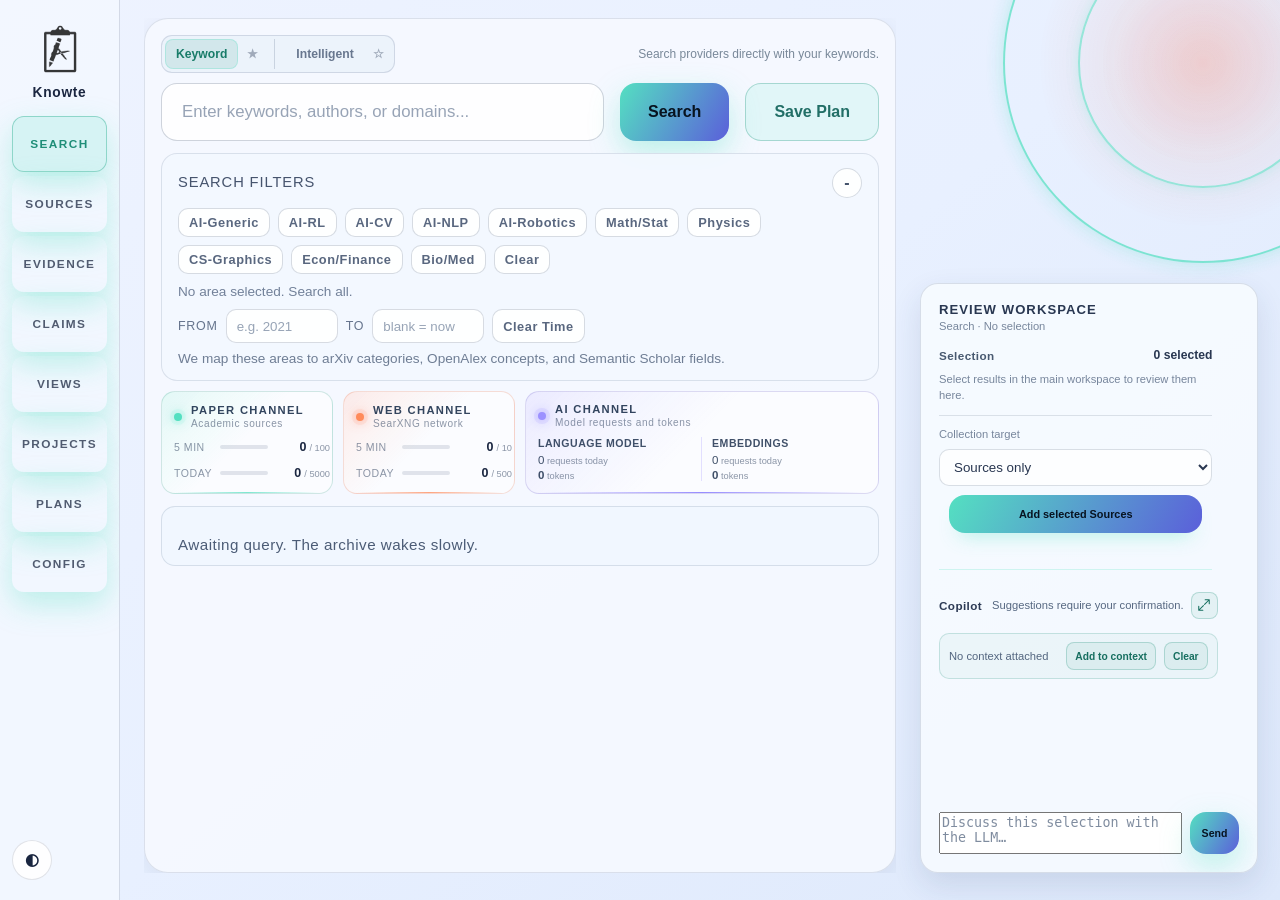
==== commit d4aae5d3: "v0.4.0: Add evidence-grounded claims, review workflows, and reusable views." ====
--- a/knowte/web/index.html
+++ b/knowte/web/index.html
@@ -4,7 +4,7 @@
     <meta charset="utf-8" />
     <meta name="viewport" content="width=device-width, initial-scale=1" />
     <title>Knowte</title>
-    <link rel="stylesheet" href="styles.css?v=20260802b" />
+    <link rel="stylesheet" href="styles.css?v=20260809i" />
   </head>
   <body>
     <div class="noise" aria-hidden="true"></div>
@@ -27,8 +27,11 @@
         </div>
         <nav class="side-nav">
           <button class="side-link is-active" type="button" data-target="search-panel">Search</button>
-          <button class="side-link" type="button" data-target="library-panel">Library</button>
-          <button class="side-link" type="button" data-target="create-panel">Create</button>
+          <button class="side-link" type="button" data-target="sources-panel">Sources</button>
+          <button class="side-link" type="button" data-target="evidence-panel">Evidence</button>
+          <button class="side-link" type="button" data-target="claims-panel">Claims</button>
+          <button class="side-link" type="button" data-target="views-panel">Views</button>
+          <button class="side-link" type="button" data-target="create-panel">Projects</button>
           <button class="side-link" type="button" data-target="plans-panel">Plans</button>
           <button class="side-link" type="button" data-target="config-panel">Config</button>
         </nav>
@@ -206,17 +209,18 @@
           </div>
         </section>
 
-        <section class="hero panel-view" id="library-panel">
+        <section class="hero panel-view" id="sources-panel">
           <div class="panel">
             <div class="knowledge-panel-head">
               <div>
-                <div class="knowledge-panel-label">Global Library</div>
-                <small>Saved Sources are shared across every Artifact.</small>
-              </div>
-              <div class="knowledge-panel-actions">
-                <label class="master-select"><input type="checkbox" id="library-select-all" /> Select all</label>
+                <div class="knowledge-panel-label">Sources</div>
+                <small>Saved Sources are global, reusable, and ready for inspection.</small>
+              </div>
+            </div>
+            <div class="library-toolbar">
+              <div class="library-toolbar-actions">
                 <button type="button" id="library-abstract-toggle" aria-pressed="false">Hide abstracts</button>
-                <button type="button" id="library-go-search">Find Sources</button>
+                <label class="master-select library-master-select"><input type="checkbox" id="library-select-all" /> Select all</label>
               </div>
             </div>
             <div class="knowledge-status" id="library-status" role="status"></div>
@@ -227,7 +231,7 @@
               </div>
               <div class="source-viewer-toolbar" id="source-viewer-toolbar">
                 <div class="source-viewer-tools">
-                  <button type="button" id="source-reader-back"><span class="tool-icon" aria-hidden="true">←</span><span>Library</span></button>
+                  <button type="button" id="source-reader-back"><span class="tool-icon" aria-hidden="true">←</span><span>Sources</span></button>
                   <button type="button" id="source-details-toggle" aria-expanded="false"><span class="tool-icon disclosure-icon" aria-hidden="true">▾</span><span class="tool-label">Details</span></button>
                   <button type="button" id="source-capture"><span class="tool-icon" aria-hidden="true">↻</span><span class="tool-label">Refresh</span></button>
                   <a id="source-open-original" target="_blank" rel="noopener noreferrer"><span class="tool-icon" aria-hidden="true">↗</span><span>Original web</span></a>
@@ -250,12 +254,163 @@
           </div>
         </section>
 
+        <section class="hero panel-view" id="evidence-panel">
+          <div class="panel evidence-workspace">
+            <div class="evidence-workspace-head">
+              <div class="knowledge-panel-head">
+                <div>
+                  <div class="knowledge-panel-label">Evidence</div>
+                  <small>Precise excerpts and snapshots grounded in saved Sources.</small>
+                </div>
+              </div>
+              <section class="handoff-return" id="evidence-handoff-return" hidden>
+                <div><strong>Adding Evidence to a Claim draft</strong><small>Your existing draft and incoming Evidence are preserved.</small></div>
+                <div><button type="button" id="evidence-handoff-cancel">Cancel</button><button type="button" id="evidence-handoff-apply">Add selected and return</button></div>
+              </section>
+              <div class="stage-toolbar">
+                <div class="stage-toolbar-actions">
+                  <button type="button" class="save-plan-btn stage-save-action" id="evidence-create-claim" disabled>Propose Claims manually</button>
+                  <button type="button" class="primary-action" id="library-propose-claims" disabled>Propose Claims via LLM</button>
+                </div>
+                <div class="stage-toolbar-tools">
+                  <label class="tag-filter-control">Tag<select id="evidence-tag-filter" aria-label="Filter Evidence by Tag"><option value="">All Tags</option></select></label>
+                  <label class="master-select" title="Select all visible Evidence"><input type="checkbox" id="evidence-library-select-all" /> Select all</label>
+                </div>
+              </div>
+              <div class="knowledge-status" id="evidence-status" role="status"></div>
+            </div>
+            <div class="evidence-library-list" id="evidence-library-list"></div>
+          </div>
+        </section>
+
+        <section class="hero panel-view" id="claims-panel">
+          <div class="panel claims-workspace">
+            <div class="knowledge-panel-head">
+              <div>
+                <div class="knowledge-panel-label">Claims</div>
+                <small>Distilled propositions remain traceable to Evidence and Sources.</small>
+              </div>
+            </div>
+            <div class="claims-toolbar stage-toolbar">
+              <div class="claim-selection-actions">
+                <span class="toolbar-label" id="claims-selected-count">0 selected</span>
+                <select id="claims-relation-type" aria-label="Relation from the first selected Claim to the second" title="Relation from the first selected Claim to the second">
+                  <option value="supports">supports</option>
+                  <option value="contradicts">contradicts</option>
+                  <option value="related">related</option>
+                </select>
+                <button class="save-plan-btn stage-save-action" type="button" id="claims-relate" disabled>Create relation</button>
+                <button class="primary-action" type="button" id="claims-build-view" disabled>Build View</button>
+              </div>
+              <div class="claims-toolbar-end">
+                <label class="tag-filter-control">Status<select id="claims-review-filter" aria-label="Filter Claims by review status"><option value="">All Claims</option><option value="accepted">Accepted</option><option value="disputed">Disputed</option></select></label>
+                <label class="tag-filter-control">Tag<select id="claims-tag-filter" aria-label="Filter Claims by Tag"><option value="">All Tags</option></select></label>
+                <button class="review-queue-action" type="button" id="claims-proposals-toggle">Review proposals · 0</button>
+                <label class="master-select" title="Select all visible Claims"><input type="checkbox" id="claims-select-all" /> Select all</label>
+              </div>
+            </div>
+            <section class="handoff-return" id="claims-handoff-return" hidden>
+              <div><strong>Adding Claims to a View draft</strong><small>Your existing View draft and incoming Claims are preserved.</small></div>
+              <div><button type="button" id="claims-handoff-cancel">Cancel</button><button type="button" id="claims-handoff-apply">Add selected and return</button></div>
+            </section>
+            <section class="incoming-tray" id="claim-incoming-tray" hidden>
+              <div class="incoming-tray-head"><div><strong id="claim-incoming-title">Incoming Evidence · 0</strong><small>These inputs will ground the manual Claim draft.</small></div><button type="button" id="claim-add-evidence">Add Evidence</button></div>
+              <div class="incoming-items" id="claim-incoming-items"></div>
+            </section>
+            <div class="claim-create-card">
+              <div class="draft-card-head"><div><strong>Manual Claim</strong><small>Write and classify one atomic proposition.</small></div></div>
+              <textarea id="claim-statement" rows="3" placeholder="Write an atomic, independently examinable proposition…"></textarea>
+              <div class="claim-create-fields">
+                <label>Basis
+                  <select id="claim-basis">
+                    <option value="background">Background</option>
+                    <option value="reported">Reported</option>
+                    <option value="inference">Inference</option>
+                  </select>
+                </label>
+                <div class="claim-create-actions">
+                  <button class="primary-action" type="button" id="claim-create">Create Claim</button>
+                </div>
+                <label class="claim-attach-field">Attach to
+                  <select id="claim-artifact"><option value="">Claims only</option></select>
+                </label>
+              </div>
+              <small id="claim-create-status" role="status"></small>
+            </div>
+            <section class="claim-proposal-board" id="claim-proposal-board" hidden>
+              <div class="claim-section-head"><strong>Awaiting review</strong><small>Kept until you Accept, Keep disputed, or Discard.</small></div>
+              <div id="claim-proposal-list"></div>
+            </section>
+            <div class="claims-list" id="claims-list"></div>
+            <small class="knowledge-status" id="claims-status" role="status"></small>
+          </div>
+        </section>
+
+        <section class="hero panel-view" id="views-panel">
+          <div class="panel views-workspace">
+            <div class="knowledge-panel-head">
+              <div>
+                <div class="knowledge-panel-label">Views</div>
+                <small>Organize shared Claims into reusable forms for understanding and expression.</small>
+              </div>
+            </div>
+            <section class="view-detail" id="view-detail" hidden>
+              <div class="view-detail-toolbar">
+                <button type="button" class="reader-toolbar-btn" id="view-detail-back" title="Back to Views">← <span>Views</span></button>
+                <div class="view-detail-toolbar-actions">
+                  <button type="button" class="reader-toolbar-btn" id="view-detail-add-claims">＋ <span>Add Claims</span></button>
+                  <button type="button" class="reader-toolbar-btn" id="view-detail-edit">✎ <span>Edit</span></button>
+                  <button type="button" class="reader-toolbar-btn danger-action" id="view-detail-delete">× <span>Delete</span></button>
+                </div>
+              </div>
+              <header class="view-reader-head">
+                <div><span class="claim-badge" id="view-detail-type">wiki</span><span class="view-project-label" id="view-detail-project"></span></div>
+                <h2 id="view-detail-title"></h2>
+                <p id="view-detail-purpose"></p>
+              </header>
+              <form class="view-detail-editor" id="view-detail-editor" hidden>
+                <label>Title<input id="view-edit-title" maxlength="200" required /></label>
+                <label>Project<select id="view-edit-project"><option value="">Standalone View</option></select></label>
+                <label>Format<select id="view-edit-type"><option value="wiki">Wiki</option><option value="article">Article</option><option value="graph">Claim graph</option></select></label>
+                <label class="view-edit-purpose">Purpose<textarea id="view-edit-purpose" rows="3" maxlength="2000" required></textarea></label>
+                <section class="view-block-editor-shell" id="view-block-editor-shell">
+                  <div class="view-block-editor-head"><strong>Document blocks</strong><div><button type="button" id="view-add-heading">＋ Heading</button><button type="button" id="view-add-paragraph">＋ Paragraph</button></div></div>
+                  <div class="view-block-editor" id="view-block-editor"></div>
+                </section>
+                <div class="view-edit-actions"><button type="button" id="view-edit-cancel">Cancel</button><button class="primary-action" type="submit" id="view-edit-save">Save changes</button></div>
+              </form>
+              <div class="view-reader-claims" id="view-detail-claims"></div>
+              <small class="knowledge-status" id="view-detail-status" role="status"></small>
+            </section>
+            <div id="view-index-workspace">
+            <section class="incoming-tray" id="view-incoming-tray" hidden>
+              <div class="incoming-tray-head"><div><strong id="view-incoming-title">Incoming Claims · 0</strong><small>Claims remain global; this View controls their organization.</small></div><button type="button" class="incoming-clear-action" id="view-add-claims">Clear</button></div>
+              <div class="incoming-items" id="view-incoming-items"></div>
+            </section>
+            <form class="view-create-card" id="view-form">
+              <div class="draft-card-head"><div><strong>Create a View</strong><small>Choose a form, then organize the incoming Claims.</small></div></div>
+              <div class="view-title-field"><label for="view-title">Title</label><input id="view-title" maxlength="200" placeholder="e.g. Qwen architecture evolution" required /></div>
+              <div class="view-type-field"><label for="view-type">Format</label><select id="view-type" aria-label="View type">
+                  <option value="wiki">Wiki</option>
+                  <option value="article">Article</option>
+                  <option value="graph">Claim graph</option>
+                </select></div>
+              <div class="view-project-field"><label for="view-project">Project</label><select id="view-project"><option value="">Standalone View</option></select></div>
+              <div class="view-purpose-field"><label for="view-purpose">Purpose</label><textarea id="view-purpose" rows="2" maxlength="2000" placeholder="What should this View help someone understand?" required></textarea></div>
+              <div class="view-create-actions"><button class="primary-action" type="submit" id="view-create">Create View</button></div>
+            </form>
+            <small class="knowledge-status" id="views-status" role="status"></small>
+            <div class="views-list" id="views-list"></div>
+            </div>
+          </div>
+        </section>
+
         <section class="hero panel-view" id="create-panel">
           <div class="panel">
             <div class="knowledge-panel-head">
               <div>
-                <div class="knowledge-panel-label">Artifacts</div>
-                <small>Each Artifact carries its own Purpose while reusing global knowledge.</small>
+                <div class="knowledge-panel-label">Projects</div>
+                <small>Each Project carries its own Purpose while reusing global knowledge.</small>
               </div>
             </div>
             <form class="artifact-form" id="artifact-form">
@@ -267,7 +422,7 @@
                 <label for="artifact-purpose">Purpose</label>
                 <textarea id="artifact-purpose" maxlength="4000" rows="4" placeholder="What should this work understand, decide, or create?" required></textarea>
               </div>
-              <button type="submit" id="artifact-create">Create Artifact</button>
+              <button type="submit" id="artifact-create">Create Project</button>
             </form>
             <div class="knowledge-status" id="artifact-status" role="status"></div>
             <div class="artifact-list" id="artifact-list"></div>
@@ -542,24 +697,41 @@
               <p>Select results in the main workspace to review them here.</p>
             </div>
           </section>
+          <section class="review-section evidence-selection-overview" id="evidence-selection-overview" hidden>
+            <div class="review-section-head">
+              <span class="context-label">Selection profile</span>
+              <small id="evidence-profile-summary">0 items</small>
+            </div>
+            <div class="context-metrics evidence-profile-metrics">
+              <div><strong id="evidence-profile-sources">0</strong><span>Sources</span></div>
+              <div><strong id="evidence-profile-text">0</strong><span>Text</span></div>
+              <div><strong id="evidence-profile-snapshots">0</strong><span>Snapshots</span></div>
+              <div><strong id="evidence-profile-linked">0</strong><span>In Claims</span></div>
+            </div>
+          </section>
           <section class="review-section review-actions" id="review-actions-section">
             <label class="context-label" for="collect-artifact">Collection target</label>
             <select id="collect-artifact">
-              <option value="">Library only</option>
+              <option value="">Sources only</option>
             </select>
             <div class="context-action-row">
               <button class="context-primary-action" type="button" id="context-collect-selected">Add selected Sources</button>
             </div>
             <small id="context-action-status" role="status" aria-live="polite"></small>
+          </section>
+          <section class="review-section" id="review-stage-actions" hidden>
+            <span class="context-label">Next stage</span>
+            <button class="context-primary-action" type="button" id="review-stage-advance" disabled>Continue</button>
+            <small id="review-stage-status" role="status"></small>
           </section>
           <section class="review-section review-knowledge" id="review-knowledge-section" hidden>
             <div class="review-section-head"><span class="context-label">Evidence</span><label class="master-select"><input type="checkbox" id="evidence-select-all" /> Select all</label></div>
             <small id="evidence-selection-location">Select text in the Source reader.</small>
             <blockquote id="evidence-selection-quote" hidden></blockquote>
             <img id="evidence-snapshot-preview" alt="Selected Source region" hidden />
-            <label class="context-label" for="evidence-artifact">Attach to Artifact</label>
-            <select id="evidence-artifact"><option value="">Library only</option></select>
-            <button class="context-primary-action" type="button" id="create-evidence" disabled>Create Evidence in Library</button>
+            <label class="context-label" for="evidence-artifact">Attach to Project</label>
+            <select id="evidence-artifact"><option value="">Evidence only</option></select>
+            <button class="context-primary-action" type="button" id="create-evidence" disabled>Create Evidence</button>
             <div class="review-evidence-list" id="review-evidence-list"></div>
             <div class="review-section-head"><span class="context-label">Annotation</span><small id="annotation-target-label">Source</small></div>
             <textarea id="annotation-body" rows="3" placeholder="Add a note, question, interpretation, or warning…"></textarea>
@@ -579,10 +751,10 @@
             </div>
             <div class="chat-context-compact">
               <span id="chat-context-summary">No context attached</span>
-              <button type="button" id="chat-context-add">Add selection</button>
+              <button type="button" id="chat-context-add">Add to context</button>
               <button type="button" id="chat-context-clear">Clear</button>
-              <small id="chat-context-status" role="status"></small>
-            </div>
+            </div>
+            <small class="chat-context-status" id="chat-context-status" role="status"></small>
             <div class="chat-context-tray" id="chat-context-tray"></div>
             <div class="context-chat" id="context-chat"></div>
           </section>
@@ -630,12 +802,12 @@
     <section class="evidence-quick-editor" id="evidence-quick-editor" hidden>
       <div class="evidence-quick-head"><strong id="evidence-quick-title">Evidence</strong><small id="evidence-quick-kind"></small></div>
       <p id="evidence-quick-preview"></p>
-      <label>Destination<select id="evidence-quick-artifact"><option value="">Library only</option></select></label>
+      <label>Destination<select id="evidence-quick-artifact"><option value="">Evidence only</option></select></label>
       <label>Tags<input id="evidence-quick-tags" placeholder="Comma-separated" /></label>
       <label>Annotation<textarea id="evidence-quick-annotation" rows="2" placeholder="Optional note, question, or warning"></textarea></label>
       <div class="evidence-quick-actions"><button type="button" id="evidence-quick-discard">Discard</button><button type="button" id="evidence-quick-save">Save</button></div>
       <small id="evidence-quick-status" role="status"></small>
     </section>
-    <script src="app.js?v=20260802a"></script>
+    <script src="app.js?v=20260809h"></script>
   </body>
 </html>
--- a/knowte/web/styles.css
+++ b/knowte/web/styles.css
@@ -20,6 +20,10 @@
   --context-panel-min-height: 450px;
 }
 
+[hidden] {
+  display: none !important;
+}
+
 * {
   box-sizing: border-box;
 }
@@ -152,7 +156,7 @@
   padding: 20px 12px;
   display: flex;
   flex-direction: column;
-  gap: 28px;
+  gap: 16px;
   position: sticky;
   top: 0;
   height: 100vh;
@@ -171,8 +175,8 @@
 }
 
 .side-logo {
-  width: 72px;
-  height: 72px;
+  width: 58px;
+  height: 58px;
   display: grid;
   place-items: center;
 }
@@ -199,7 +203,7 @@
 
 .side-nav {
   display: grid;
-  gap: 10px;
+  gap: 4px;
 }
 
 .side-link {
@@ -207,8 +211,8 @@
   border-radius: 12px;
   background: transparent;
   color: rgba(232, 240, 255, 0.75);
-  padding: 10px 8px;
-  font-size: 0.8rem;
+  padding: 7px 6px;
+  font-size: 0.74rem;
   text-transform: uppercase;
   letter-spacing: 0.12em;
   cursor: pointer;
@@ -356,10 +360,17 @@
   overflow-y: auto;
 }
 
-#library-panel .panel,
+#sources-panel .panel,
+#evidence-panel .panel,
+#claims-panel .panel,
+#views-panel .panel,
 #create-panel .panel {
   max-height: 100%;
   overflow-y: auto;
+}
+
+#views-panel .panel {
+  overflow-x: hidden;
 }
 
 form {
@@ -639,11 +650,17 @@
 }
 
 .context-primary-action {
-  width: 100%;
+  width: calc(100% - 20px);
+  justify-self: center;
   min-height: 38px;
   padding: 7px 9px;
   border-radius: 16px;
   font-size: 0.68rem;
+  box-shadow: 0 12px 20px -10px rgba(84, 224, 193, 0.42);
+}
+
+.context-primary-action:hover {
+  box-shadow: 0 15px 24px -10px rgba(84, 224, 193, 0.5);
 }
 
 #context-action-status {
@@ -715,6 +732,10 @@
   border: 1px solid rgba(84, 224, 193, 0.14);
   border-radius: 10px;
   background: rgba(84, 224, 193, 0.035);
+  width: 100%;
+  height: 46px;
+  min-height: 46px;
+  max-height: 46px;
 }
 
 .chat-context-compact > span {
@@ -738,10 +759,18 @@
   font-size: 0.64rem;
 }
 
-.chat-context-compact small {
-  grid-column: 1 / -1;
+.chat-context-status {
+  display: block;
   min-width: 0;
+  min-height: 0;
+  margin-top: 5px;
   overflow-wrap: anywhere;
+  color: rgba(232, 240, 255, 0.58);
+  font-size: 0.66rem;
+}
+
+.chat-context-status:empty {
+  display: none;
 }
 
 .chat-context-tray {
@@ -1016,6 +1045,15 @@
 .context-metrics strong {
   color: var(--mist);
   font-size: 1rem;
+}
+
+.evidence-profile-metrics {
+  margin-top: 0;
+}
+
+.evidence-selection-overview {
+  padding-top: 12px;
+  border-top: 1px solid var(--line);
 }
 
 .context-actions {
@@ -1355,8 +1393,38 @@
 }
 
 .knowledge-panel-actions {
-  display: flex;
+  display: grid;
+  justify-items: end;
   gap: 8px;
+}
+
+.library-toolbar {
+  display: flex;
+  align-items: center;
+  justify-content: space-between;
+  gap: 8px;
+  margin: -4px 0 14px;
+}
+
+.library-toolbar-actions {
+  display: flex;
+  align-items: center;
+  justify-content: flex-end;
+  gap: 8px;
+  min-width: 0;
+  width: 100%;
+}
+
+.library-toolbar-actions button {
+  width: auto;
+  min-height: 38px;
+  padding: 7px 13px;
+  border-radius: 10px;
+  font-size: 0.78rem;
+}
+
+.library-master-select {
+  margin-left: auto;
 }
 
 .knowledge-status {
@@ -1814,13 +1882,13 @@
 }
 
 .config {
-  margin-top: 18px;
+  margin: 0;
   display: grid;
   gap: 12px;
-  padding: 14px 16px;
-  border-radius: 16px;
-  border: 1px solid rgba(255, 255, 255, 0.08);
-  background: rgba(10, 15, 30, 0.5);
+  padding: 0;
+  border: 0;
+  border-radius: 0;
+  background: transparent;
 }
 
 .config-row {
@@ -1872,6 +1940,1582 @@
   grid-template-columns: repeat(2, minmax(0, 1fr));
   gap: 11px;
   align-items: start;
+}
+
+.library-view-switch {
+  flex: 0 0 auto;
+}
+
+#library-propose-claims,
+#evidence-create-claim,
+#claims-relate,
+#claims-build-view,
+#claims-proposals-toggle,
+.claim-card-actions button {
+  min-height: 34px;
+  padding: 6px 12px;
+  border-radius: 9px;
+  font-size: 0.75rem;
+  box-shadow: none;
+}
+
+.evidence-library-list,
+.claims-list,
+#claim-proposal-list,
+.views-list {
+  display: grid;
+  gap: 10px;
+}
+
+#evidence-panel .evidence-workspace {
+  display: flex;
+  flex-direction: column;
+  height: 100%;
+  overflow: hidden;
+}
+
+.evidence-workspace-head {
+  flex: 0 0 auto;
+}
+
+#evidence-panel .evidence-library-list {
+  flex: 1;
+  min-height: 0;
+  overflow-x: hidden;
+  overflow-y: auto;
+  padding-right: 8px;
+  scrollbar-color: rgba(84, 224, 193, 0.5) rgba(255, 255, 255, 0.04);
+  scrollbar-width: thin;
+}
+
+#evidence-panel .evidence-library-list::-webkit-scrollbar {
+  width: 8px;
+}
+
+#evidence-panel .evidence-library-list::-webkit-scrollbar-track {
+  border-radius: 999px;
+  background: rgba(255, 255, 255, 0.04);
+}
+
+#evidence-panel .evidence-library-list::-webkit-scrollbar-thumb {
+  border: 2px solid transparent;
+  border-radius: 999px;
+  background: rgba(84, 224, 193, 0.5);
+  background-clip: padding-box;
+}
+
+.stage-toolbar {
+  display: flex;
+  align-items: center;
+  justify-content: space-between;
+  gap: 12px;
+  margin-bottom: 12px;
+}
+
+.stage-toolbar-actions {
+  display: flex;
+  gap: 8px;
+}
+
+.stage-toolbar-tools,
+.claims-toolbar-end {
+  display: flex;
+  align-items: center;
+  justify-content: flex-end;
+  gap: 9px;
+  min-width: 0;
+}
+
+.claims-toolbar-end {
+  margin-left: auto;
+}
+
+.tag-filter-control {
+  display: inline-flex;
+  align-items: center;
+  gap: 6px;
+  color: rgba(232, 240, 255, 0.52);
+  font-size: 0.69rem;
+  font-weight: 700;
+}
+
+.tag-filter-control select {
+  width: auto;
+  min-width: 108px;
+  max-width: 180px;
+  min-height: 32px;
+  padding: 5px 28px 5px 9px;
+  border: 1px solid rgba(232, 240, 255, 0.13);
+  border-radius: 9px;
+  background: rgba(6, 10, 21, 0.64);
+  color: var(--mist);
+  font: inherit;
+}
+
+.claims-toolbar {
+  display: flex;
+  align-items: center;
+  justify-content: space-between;
+  flex-wrap: wrap;
+  gap: 8px;
+  margin: -4px 0 12px;
+}
+
+.claims-toolbar button {
+  width: auto;
+}
+
+.claim-selection-actions {
+  display: flex;
+  align-items: center;
+  flex-wrap: wrap;
+  gap: 7px;
+  min-width: 0;
+  padding: 5px;
+  border: 1px solid rgba(232, 240, 255, 0.09);
+  border-radius: 11px;
+  background: rgba(255, 255, 255, 0.025);
+}
+
+.toolbar-label {
+  min-width: 72px;
+  padding: 0 7px;
+  color: rgba(232, 240, 255, 0.48);
+  font-size: 0.69rem;
+  font-weight: 750;
+  letter-spacing: 0.02em;
+}
+
+.claims-toolbar select {
+  width: auto;
+  min-height: 34px;
+  padding-block: 5px;
+  font-size: 0.74rem;
+}
+
+.save-plan-btn.stage-save-action {
+  min-width: 0;
+  min-height: 34px;
+  padding: 6px 12px;
+  border-radius: 9px;
+  font-size: 0.75rem;
+}
+
+button.secondary-action,
+button.review-queue-action {
+  border: 1px solid rgba(232, 240, 255, 0.13);
+  background: rgba(255, 255, 255, 0.035);
+  color: rgba(232, 240, 255, 0.76);
+  box-shadow: none;
+}
+
+button.secondary-action:hover,
+button.review-queue-action:hover {
+  transform: none;
+  border-color: rgba(84, 224, 193, 0.32);
+  background: rgba(84, 224, 193, 0.075);
+  color: var(--glow);
+  box-shadow: none;
+}
+
+button.primary-action {
+  box-shadow: 0 8px 20px rgba(84, 224, 193, 0.14);
+}
+
+button.review-queue-action {
+  border-color: rgba(125, 112, 255, 0.25);
+  color: rgba(201, 195, 255, 0.86);
+}
+
+.handoff-return,
+.incoming-tray {
+  display: grid;
+  gap: 10px;
+  margin-bottom: 12px;
+  padding: 12px 14px;
+  border: 1px solid rgba(84, 224, 193, 0.22);
+  border-radius: 13px;
+  background: rgba(84, 224, 193, 0.055);
+}
+
+.handoff-return {
+  grid-template-columns: minmax(0, 1fr) auto;
+  align-items: center;
+}
+
+.handoff-return > div,
+.incoming-tray-head > div,
+.incoming-item > div:first-child {
+  display: grid;
+  gap: 3px;
+  min-width: 0;
+}
+
+.handoff-return > div:last-child,
+.incoming-tray-head,
+.incoming-item,
+.incoming-item > div:last-child,
+.view-card-head {
+  display: flex;
+  align-items: center;
+  justify-content: space-between;
+  gap: 8px;
+}
+
+.handoff-return button,
+.incoming-tray button,
+.view-create-card button {
+  width: auto;
+  min-height: 32px;
+  padding: 5px 10px;
+  border-radius: 8px;
+  box-shadow: none;
+  font-size: 0.72rem;
+}
+
+.incoming-items {
+  display: grid;
+  gap: 6px;
+}
+
+.incoming-item {
+  padding-top: 7px;
+  border-top: 1px solid rgba(232, 240, 255, 0.09);
+}
+
+.incoming-item strong {
+  overflow-wrap: anywhere;
+  color: var(--mist);
+  font-size: 0.78rem;
+}
+
+.incoming-item small,
+.incoming-tray-head small,
+.handoff-return small {
+  color: rgba(232, 240, 255, 0.5);
+  font-size: 0.68rem;
+}
+
+.view-create-card {
+  display: grid;
+  grid-template-columns: minmax(0, 1fr) minmax(150px, 0.28fr);
+  gap: 11px;
+  margin-bottom: 12px;
+  padding: 16px;
+  border: 1px solid rgba(232, 240, 255, 0.12);
+  border-radius: 14px;
+  background: rgba(12, 19, 35, 0.58);
+}
+
+.draft-card-head {
+  grid-column: 1 / -1;
+  display: flex;
+  align-items: center;
+  justify-content: space-between;
+  padding-bottom: 7px;
+  border-bottom: 1px solid rgba(232, 240, 255, 0.08);
+}
+
+.draft-card-head > div,
+.view-title-field,
+.view-type-field,
+.view-project-field,
+.view-purpose-field {
+  display: grid;
+  gap: 6px;
+}
+
+.draft-card-head strong {
+  color: var(--mist);
+  font-size: 0.88rem;
+}
+
+.draft-card-head small,
+.view-create-card label {
+  color: rgba(232, 240, 255, 0.5);
+  font-size: 0.68rem;
+}
+
+.view-purpose-field,
+.view-create-actions {
+  grid-column: 1 / -1;
+}
+
+.view-create-actions {
+  display: flex;
+  justify-content: flex-end;
+  padding-top: 2px;
+}
+
+.view-create-card textarea {
+  min-height: 42px;
+  resize: vertical;
+}
+
+.view-card {
+  display: grid;
+  gap: 8px;
+  padding: 14px;
+  border: 1px solid rgba(232, 240, 255, 0.12);
+  border-radius: 14px;
+  background: rgba(12, 19, 35, 0.58);
+}
+
+.view-card p {
+  margin: 0;
+  color: rgba(232, 240, 255, 0.72);
+}
+
+.view-claim-list {
+  display: grid;
+  gap: 5px;
+  padding-left: 10px;
+  border-left: 2px solid rgba(125, 112, 255, 0.26);
+  color: rgba(232, 240, 255, 0.68);
+  font-size: 0.76rem;
+}
+
+.view-card-actions,
+.view-detail-toolbar,
+.view-detail-toolbar-actions,
+.view-edit-actions,
+.view-claim-order-actions {
+  display: flex;
+  align-items: center;
+  gap: 8px;
+}
+
+.view-card-actions {
+  justify-content: flex-end;
+  padding-top: 3px;
+}
+
+.view-card-actions button,
+.reader-toolbar-btn,
+.view-edit-actions button,
+.view-claim-order-actions button,
+.view-claim-citations button {
+  width: auto;
+  min-height: 32px;
+  padding: 5px 10px;
+  border: 1px solid rgba(232, 240, 255, 0.14);
+  border-radius: 8px;
+  background: rgba(255, 255, 255, 0.04);
+  color: rgba(232, 240, 255, 0.78);
+  box-shadow: none;
+  font-size: 0.72rem;
+}
+
+.view-card-actions button:hover,
+.reader-toolbar-btn:hover,
+.view-edit-actions button:hover,
+.view-claim-order-actions button:hover,
+.view-claim-citations button:hover {
+  transform: none;
+  border-color: rgba(84, 224, 193, 0.36);
+  color: var(--glow);
+  box-shadow: none;
+}
+
+.view-detail {
+  min-width: 0;
+  padding-bottom: 20px;
+}
+
+.view-detail-toolbar {
+  position: relative;
+  z-index: 1;
+  justify-content: space-between;
+  margin: -2px 0 18px;
+  padding: 8px 0 10px;
+  border-bottom: 1px solid rgba(232, 240, 255, 0.1);
+  background: transparent;
+}
+
+.view-reader-head {
+  display: grid;
+  gap: 10px;
+  max-width: 900px;
+  margin: 0 auto 22px;
+  padding: 10px 8px 22px;
+  border-bottom: 1px solid rgba(232, 240, 255, 0.1);
+}
+
+.view-reader-head > div {
+  display: flex;
+  align-items: center;
+  gap: 9px;
+}
+
+.view-reader-head h2 {
+  margin: 0;
+  color: var(--mist);
+  font-size: clamp(1.65rem, 3vw, 2.55rem);
+  line-height: 1.12;
+  overflow-wrap: anywhere;
+}
+
+.view-reader-head p {
+  max-width: 760px;
+  margin: 0;
+  color: rgba(232, 240, 255, 0.65);
+  font-size: 0.9rem;
+  line-height: 1.55;
+}
+
+.view-project-label {
+  color: rgba(84, 224, 193, 0.76);
+  font-size: 0.7rem;
+  font-weight: 700;
+}
+
+.view-detail-editor {
+  display: grid;
+  grid-template-columns: minmax(0, 1fr) minmax(180px, 0.35fr);
+  gap: 12px;
+  max-width: 900px;
+  margin: 0 auto 20px;
+  padding: 14px;
+  border: 1px solid rgba(84, 224, 193, 0.2);
+  border-radius: 12px;
+  background: rgba(84, 224, 193, 0.035);
+}
+
+.view-detail-editor label {
+  display: grid;
+  gap: 6px;
+  color: rgba(232, 240, 255, 0.58);
+  font-size: 0.7rem;
+  font-weight: 700;
+}
+
+.view-detail-editor input,
+.view-detail-editor select,
+.view-detail-editor textarea {
+  min-width: 0;
+  padding: 8px 10px;
+  border: 1px solid rgba(232, 240, 255, 0.14);
+  border-radius: 9px;
+  background: rgba(6, 10, 21, 0.64);
+  color: var(--mist);
+  font: inherit;
+}
+
+.view-edit-purpose,
+.view-block-editor-shell,
+.view-edit-actions {
+  grid-column: 1 / -1;
+}
+
+.view-block-editor-shell {
+  display: grid;
+  gap: 10px;
+  padding: 12px;
+  border: 1px solid rgba(232, 240, 255, 0.1);
+  border-radius: 11px;
+  background: rgba(6, 10, 21, 0.26);
+}
+
+.view-block-editor-head,
+.view-block-editor-head > div,
+.view-block-editor-row,
+.view-block-editor-row > div {
+  display: flex;
+  align-items: center;
+  gap: 7px;
+}
+
+.view-block-editor-head {
+  justify-content: space-between;
+}
+
+.view-block-editor-head button,
+.view-block-editor-row button {
+  width: auto;
+  min-height: 28px;
+  padding: 4px 8px;
+  border: 1px solid rgba(84, 224, 193, 0.18);
+  border-radius: 7px;
+  background: rgba(84, 224, 193, 0.05);
+  color: rgba(84, 224, 193, 0.82);
+  box-shadow: none;
+  font-size: 0.68rem;
+}
+
+.view-block-editor {
+  display: grid;
+  gap: 7px;
+}
+
+.view-block-editor-row {
+  display: grid;
+  grid-template-columns: 68px minmax(0, 1fr) auto;
+  padding: 8px;
+  border: 1px solid rgba(232, 240, 255, 0.08);
+  border-radius: 9px;
+}
+
+.view-block-editor-row > span {
+  color: rgba(201, 195, 255, 0.72);
+  font-size: 0.66rem;
+  font-weight: 750;
+  text-transform: uppercase;
+}
+
+.view-block-editor-row input,
+.view-block-editor-row textarea {
+  width: 100%;
+  min-height: 34px;
+  resize: vertical;
+}
+
+.view-document {
+  display: grid;
+  gap: 12px;
+  max-width: 820px;
+  margin: 0 auto;
+}
+
+.view-document h3 {
+  margin: 20px 0 2px;
+  color: var(--mist);
+  font-size: 1.1rem;
+}
+
+.view-document > p {
+  max-width: none;
+  color: rgba(232, 240, 255, 0.76);
+  font-size: 0.93rem;
+  line-height: 1.72;
+  white-space: pre-wrap;
+}
+
+.view-document-claim {
+  display: grid;
+  gap: 7px;
+  padding: 13px 15px;
+  border-left: 2px solid rgba(125, 112, 255, 0.42);
+  background: rgba(125, 112, 255, 0.045);
+}
+
+.view-document-claim > small {
+  color: rgba(84, 224, 193, 0.66);
+  font-size: 0.66rem;
+  text-transform: capitalize;
+}
+
+.view-document-claim > p {
+  max-width: none;
+  color: rgba(238, 244, 255, 0.92);
+  font-size: 0.88rem;
+  line-height: 1.58;
+}
+
+.view-document.is-article {
+  gap: 16px;
+  padding: 24px clamp(18px, 4vw, 42px);
+  border: 1px solid rgba(232, 240, 255, 0.1);
+  border-radius: 14px;
+  background: rgba(12, 19, 35, 0.4);
+}
+
+.view-document.is-article h3 {
+  padding-bottom: 8px;
+  border-bottom: 1px solid rgba(232, 240, 255, 0.1);
+  font-family: Georgia, "Times New Roman", serif;
+  font-size: 1.35rem;
+}
+
+.view-document.is-article > p {
+  font-family: Georgia, "Times New Roman", serif;
+  font-size: 1rem;
+}
+
+.view-graph-workspace {
+  display: grid;
+  gap: 12px;
+}
+
+.view-graph-workspace .view-claim-graph {
+  position: relative;
+  display: block;
+  width: 100%;
+  height: min(500px, 58vh);
+  min-height: 390px;
+  overflow: hidden;
+  border: 1px solid rgba(125, 112, 255, 0.2);
+  border-radius: 16px;
+  background: radial-gradient(circle at 50% 50%, rgba(84, 224, 193, 0.055), transparent 58%), rgba(6, 10, 21, 0.38);
+}
+
+.view-claim-graph > svg {
+  position: absolute;
+  inset: 0;
+  width: 100%;
+  height: 100%;
+  overflow: visible;
+}
+
+.view-claim-graph > svg line {
+  stroke: rgba(84, 224, 193, 0.35);
+  stroke-width: 0.35;
+}
+
+.view-claim-graph > svg marker path {
+  fill: rgba(84, 224, 193, 0.7);
+}
+
+.view-claim-graph .view-graph-node {
+  position: absolute;
+  z-index: 1;
+  width: clamp(130px, 22%, 205px);
+  min-height: 58px;
+  padding: 9px 11px;
+  transform: translate(-50%, -50%);
+  border: 1px solid rgba(125, 112, 255, 0.3);
+  border-radius: 11px;
+  background: rgba(15, 24, 43, 0.95);
+  color: rgba(238, 244, 255, 0.86);
+  box-shadow: 0 8px 24px rgba(0, 0, 0, 0.22);
+  font-size: 0.68rem;
+  line-height: 1.35;
+  text-align: left;
+}
+
+.view-claim-graph .view-graph-node.is-active {
+  border-color: var(--glow);
+  background: rgba(84, 224, 193, 0.13);
+  color: var(--mist);
+}
+
+.view-graph-detail {
+  display: grid;
+  gap: 8px;
+  padding: 14px 16px;
+  border: 1px solid rgba(84, 224, 193, 0.18);
+  border-radius: 12px;
+  background: rgba(84, 224, 193, 0.045);
+}
+
+.view-graph-detail > p {
+  max-width: none;
+  color: rgba(238, 244, 255, 0.9);
+  font-size: 0.84rem;
+}
+
+.view-graph-relations {
+  display: flex;
+  flex-wrap: wrap;
+  gap: 6px;
+}
+
+.view-graph-relations span {
+  padding: 3px 7px;
+  border-radius: 999px;
+  background: rgba(125, 112, 255, 0.12);
+  color: rgba(201, 195, 255, 0.8);
+  font-size: 0.64rem;
+}
+
+.view-edit-actions {
+  justify-content: flex-end;
+}
+
+.view-reader-claims {
+  display: grid;
+  gap: 12px;
+  width: 100%;
+  min-width: 0;
+  max-width: 900px;
+  margin: 0 auto;
+}
+
+.view-reader-claim {
+  display: grid;
+  grid-template-columns: 38px minmax(0, 1fr) auto;
+  gap: 14px;
+  min-width: 0;
+  padding: 18px 18px 17px;
+  border: 1px solid rgba(232, 240, 255, 0.11);
+  border-radius: 14px;
+  background: rgba(12, 19, 35, 0.44);
+}
+
+.view-claim-number {
+  color: rgba(125, 112, 255, 0.76);
+  font: 700 0.74rem/1.6 ui-monospace, SFMono-Regular, Menlo, monospace;
+}
+
+.view-reader-statement {
+  margin: 8px 0 10px;
+  color: rgba(238, 244, 255, 0.92);
+  font-size: 1rem;
+  line-height: 1.55;
+}
+
+.view-claim-citations {
+  display: flex;
+  flex-wrap: wrap;
+  gap: 6px;
+}
+
+.view-claim-citations button {
+  min-height: 27px;
+  padding: 3px 8px;
+  border-color: rgba(125, 112, 255, 0.2);
+  background: rgba(125, 112, 255, 0.06);
+  color: rgba(202, 196, 255, 0.8);
+  font-size: 0.66rem;
+  text-align: left;
+}
+
+.view-claim-citations small {
+  color: rgba(232, 240, 255, 0.46);
+  font-size: 0.68rem;
+}
+
+.view-claim-order-actions {
+  align-self: start;
+}
+
+.view-claim-order-actions button {
+  min-width: 28px;
+  min-height: 28px;
+  padding: 3px 6px;
+}
+
+.view-comparison-wrap {
+  width: 100%;
+  min-width: 0;
+  max-width: 100%;
+  overflow-x: auto;
+  border: 1px solid rgba(232, 240, 255, 0.11);
+  border-radius: 14px;
+}
+
+.view-comparison {
+  width: 100%;
+  min-width: 720px;
+  border-collapse: collapse;
+  background: rgba(12, 19, 35, 0.4);
+}
+
+.view-comparison th,
+.view-comparison td {
+  padding: 13px 14px;
+  border-right: 1px solid rgba(232, 240, 255, 0.08);
+  border-bottom: 1px solid rgba(232, 240, 255, 0.08);
+  color: rgba(232, 240, 255, 0.72);
+  font-size: 0.75rem;
+  line-height: 1.5;
+  text-align: left;
+  vertical-align: top;
+}
+
+.view-comparison thead th,
+.view-comparison tbody th {
+  color: var(--mist);
+  font-weight: 750;
+}
+
+.view-comparison tbody th {
+  width: 110px;
+  color: rgba(84, 224, 193, 0.78);
+}
+
+.view-timeline {
+  position: relative;
+  display: grid;
+  gap: 0;
+  max-width: 820px;
+  margin: 0 auto;
+}
+
+.view-timeline::before {
+  content: "";
+  position: absolute;
+  top: 18px;
+  bottom: 18px;
+  left: 53px;
+  width: 1px;
+  background: linear-gradient(var(--glow), rgba(125, 112, 255, 0.34));
+}
+
+.view-timeline-item {
+  position: relative;
+  display: grid;
+  grid-template-columns: 86px minmax(0, 1fr);
+  gap: 16px;
+  padding: 12px 0 20px;
+}
+
+.view-timeline-marker {
+  position: relative;
+  z-index: 1;
+  align-self: start;
+  width: 58px;
+  padding: 6px 7px;
+  border: 1px solid rgba(84, 224, 193, 0.3);
+  border-radius: 999px;
+  background: var(--steel);
+  color: var(--glow);
+  font: 700 0.7rem/1 ui-monospace, SFMono-Regular, Menlo, monospace;
+  text-align: center;
+}
+
+.view-timeline-item > div:last-child {
+  padding: 14px 16px;
+  border: 1px solid rgba(232, 240, 255, 0.11);
+  border-radius: 12px;
+  background: rgba(12, 19, 35, 0.44);
+}
+
+.view-timeline-item p {
+  max-width: none;
+  margin: 8px 0 10px;
+  color: rgba(238, 244, 255, 0.9);
+  font-size: 0.88rem;
+}
+
+.view-claim-graph {
+  display: grid;
+  grid-template-columns: minmax(0, 1fr);
+  gap: 0;
+  align-items: center;
+  max-width: 700px;
+  margin: 0 auto;
+}
+
+.view-graph-node {
+  min-width: 0;
+  padding: 15px;
+  border: 1px solid rgba(125, 112, 255, 0.28);
+  border-radius: 14px;
+  background: linear-gradient(145deg, rgba(125, 112, 255, 0.09), rgba(84, 224, 193, 0.035));
+}
+
+.view-graph-node small {
+  color: rgba(84, 224, 193, 0.7);
+  text-transform: capitalize;
+}
+
+.view-graph-node p {
+  margin: 8px 0 0;
+  color: rgba(238, 244, 255, 0.9);
+  font-size: 0.82rem;
+  line-height: 1.5;
+}
+
+.view-graph-edge {
+  position: relative;
+  justify-self: center;
+  min-width: 110px;
+  height: 42px;
+  padding: 13px 8px 4px 32px;
+  color: rgba(232, 240, 255, 0.5);
+  font-size: 0.64rem;
+  text-align: center;
+}
+
+.view-graph-edge::before {
+  content: "";
+  position: absolute;
+  top: 0;
+  bottom: 0;
+  left: 20px;
+  z-index: -1;
+  border-left: 1px solid rgba(84, 224, 193, 0.34);
+}
+
+.view-graph-edge::after {
+  content: "⌄";
+  position: absolute;
+  bottom: -3px;
+  left: 14px;
+  color: var(--glow);
+  font-size: 1rem;
+}
+
+.view-report {
+  display: grid;
+  gap: 18px;
+  max-width: 820px;
+  margin: 0 auto;
+  padding: 24px clamp(18px, 4vw, 42px);
+  border: 1px solid rgba(232, 240, 255, 0.11);
+  border-radius: 14px;
+  background: rgba(12, 19, 35, 0.44);
+}
+
+.view-report section + section {
+  padding-top: 18px;
+  border-top: 1px solid rgba(232, 240, 255, 0.1);
+}
+
+.view-report h3 {
+  margin: 0 0 9px;
+  color: var(--mist);
+  font-size: 0.9rem;
+  letter-spacing: 0.04em;
+  text-transform: uppercase;
+}
+
+.view-report section > p {
+  max-width: none;
+  color: rgba(232, 240, 255, 0.68);
+  font-size: 0.84rem;
+}
+
+.view-report-finding {
+  display: grid;
+  gap: 9px;
+  padding: 13px 0;
+}
+
+.view-report-finding + .view-report-finding {
+  border-top: 1px dashed rgba(232, 240, 255, 0.09);
+}
+
+.view-report-finding strong {
+  color: rgba(238, 244, 255, 0.9);
+  font-size: 0.86rem;
+  line-height: 1.55;
+}
+
+.evidence-library-card,
+.claim-card,
+.claim-proposal-card,
+.claim-create-card,
+.claim-proposal-board {
+  position: relative;
+  display: grid;
+  gap: 10px;
+  min-width: 0;
+  padding: 14px;
+  border: 1px solid rgba(232, 240, 255, 0.12);
+  border-radius: 14px;
+  background: rgba(12, 19, 35, 0.58);
+}
+
+.claim-create-card {
+  margin-bottom: 12px;
+}
+
+.evidence-library-card.is-selected {
+  border-color: rgba(84, 224, 193, 0.52);
+  background: rgba(84, 224, 193, 0.06);
+}
+
+.evidence-library-card .evidence-selection {
+  position: absolute;
+  top: 12px;
+  right: 12px;
+}
+
+.evidence-library-card > strong {
+  max-width: calc(100% - 105px);
+  color: var(--mist);
+}
+
+.evidence-library-card blockquote {
+  margin: 0;
+  color: rgba(232, 240, 255, 0.78);
+  font-size: 0.86rem;
+  line-height: 1.55;
+}
+
+.evidence-library-card > img {
+  width: min(240px, 100%);
+  max-height: 160px;
+  object-fit: contain;
+  border-radius: 9px;
+}
+
+.claim-create-card textarea,
+.claim-proposal-card textarea {
+  width: 100%;
+  min-height: 76px;
+  padding: 10px 12px;
+  border: 1px solid rgba(232, 240, 255, 0.14);
+  border-radius: 10px;
+  background: rgba(6, 10, 21, 0.58);
+  color: var(--mist);
+  font: inherit;
+  resize: vertical;
+}
+
+.claim-create-fields {
+  display: grid;
+  grid-template-columns: minmax(180px, 1fr) auto;
+  gap: 9px;
+  align-items: end;
+}
+
+.claim-proposal-fields {
+  display: grid;
+  grid-template-columns: minmax(180px, 280px);
+  gap: 9px;
+  align-items: end;
+}
+
+.claim-create-fields label {
+  display: grid;
+  gap: 6px;
+  color: rgba(232, 240, 255, 0.58);
+  font-size: 0.7rem;
+  text-transform: uppercase;
+  letter-spacing: 0.08em;
+}
+
+.claim-proposal-fields label {
+  display: grid;
+  gap: 6px;
+  color: rgba(232, 240, 255, 0.58);
+  font-size: 0.7rem;
+  font-weight: 700;
+  letter-spacing: 0.08em;
+  text-transform: uppercase;
+}
+
+.claim-create-actions {
+  display: grid;
+  align-self: end;
+  gap: 6px;
+  min-width: 0;
+}
+
+.claim-create-actions > button {
+  width: 100%;
+  min-height: 34px;
+  padding: 6px 12px;
+  border-radius: 9px;
+  font-size: 0.75rem;
+  white-space: nowrap;
+  box-shadow: none;
+}
+
+.claim-create-fields .claim-attach-field {
+  grid-column: 1 / 3;
+  grid-row: 2;
+}
+
+.claim-create-fields select,
+.claim-proposal-fields select,
+.claims-toolbar select,
+.incoming-item select,
+.view-create-card select,
+.view-create-card input,
+.view-create-card textarea {
+  min-width: 0;
+  padding: 8px 10px;
+  border: 1px solid rgba(232, 240, 255, 0.14);
+  border-radius: 9px;
+  background: rgba(6, 10, 21, 0.64);
+  color: var(--mist);
+  font: inherit;
+}
+
+.view-create-card input {
+  width: 100%;
+  font-size: 0.82rem;
+}
+
+.claim-section-head,
+.claim-card-actions {
+  display: flex;
+  align-items: center;
+  justify-content: space-between;
+  gap: 9px;
+}
+
+.claim-card-actions {
+  justify-content: flex-end;
+}
+
+.semantic-action {
+  min-height: 29px;
+  padding: 4px 9px;
+  border: 1px solid transparent;
+  font-size: 0.69rem;
+  box-shadow: none;
+}
+
+.semantic-action:hover {
+  transform: none;
+  box-shadow: none;
+}
+
+.semantic-action.is-edit {
+  border-color: rgba(84, 224, 193, 0.24);
+  background: rgba(84, 224, 193, 0.065);
+  color: rgba(84, 224, 193, 0.9);
+}
+
+.semantic-action.is-navigate {
+  border-color: rgba(125, 112, 255, 0.27) !important;
+  background: rgba(125, 112, 255, 0.07) !important;
+  color: rgba(201, 195, 255, 0.9) !important;
+}
+
+.semantic-action.is-destructive,
+.incoming-clear-action {
+  border-color: rgba(255, 104, 122, 0.24) !important;
+  background: rgba(255, 104, 122, 0.055) !important;
+  color: rgba(255, 135, 149, 0.88) !important;
+}
+
+.incoming-view-actions {
+  flex: 0 0 auto;
+  flex-wrap: nowrap;
+}
+
+.incoming-view-actions button,
+.incoming-clear-action {
+  min-height: 28px !important;
+  padding: 4px 8px !important;
+  font-size: 0.68rem !important;
+  white-space: nowrap;
+  box-shadow: none !important;
+}
+
+.incoming-view-actions button:hover,
+.incoming-clear-action:hover {
+  transform: none;
+  filter: brightness(1.12);
+}
+
+.claim-proposal-actions {
+  justify-content: flex-end;
+  gap: 9px;
+  padding-top: 2px;
+}
+
+.claim-proposal-actions button {
+  display: inline-flex;
+  align-items: center;
+  justify-content: center;
+  gap: 6px;
+  width: auto;
+}
+
+.claim-proposal-actions button svg {
+  width: 14px;
+  height: 14px;
+  fill: none;
+  stroke: currentColor;
+  stroke-width: 2;
+  stroke-linecap: round;
+  stroke-linejoin: round;
+}
+
+.claim-proposal-actions .proposal-discard {
+  border: 1px solid rgba(255, 104, 122, 0.28);
+  background: rgba(255, 104, 122, 0.06);
+  color: #ff8795;
+}
+
+.claim-proposal-actions .proposal-accept {
+  border: 1px solid rgba(84, 224, 193, 0.32);
+  background: rgba(84, 224, 193, 0.11);
+  color: var(--glow);
+}
+
+.claim-proposal-actions .proposal-disputed {
+  border: 1px solid rgba(240, 173, 78, 0.3);
+  background: rgba(240, 173, 78, 0.08);
+  color: #f0b667;
+}
+
+.proposal-explanation {
+  display: grid;
+  gap: 4px;
+}
+
+.proposal-explanation > strong {
+  color: rgba(232, 240, 255, 0.52);
+  font-size: 0.66rem;
+  font-weight: 750;
+  letter-spacing: 0.07em;
+  text-transform: uppercase;
+}
+
+.proposal-rationale > strong {
+  color: rgba(84, 224, 193, 0.78);
+}
+
+.proposal-caveats > strong {
+  color: rgba(255, 104, 122, 0.82);
+}
+
+.proposal-explanation > p {
+  margin: 0;
+  color: rgba(232, 240, 255, 0.76);
+  font-size: 0.78rem;
+  line-height: 1.5;
+}
+
+.claim-proposal-actions button:hover {
+  transform: none;
+  box-shadow: none;
+}
+
+body[data-theme="light"] .claim-proposal-actions .proposal-discard {
+  border-color: rgba(177, 58, 79, 0.24);
+  background: rgba(208, 68, 91, 0.06);
+  color: #b13a4f;
+}
+
+body[data-theme="light"] .claim-proposal-actions .proposal-accept {
+  border-color: rgba(31, 142, 120, 0.28);
+  background: rgba(84, 224, 193, 0.13);
+  color: #1f7d6b;
+}
+
+body[data-theme="light"] .claim-proposal-actions .proposal-disputed {
+  border-color: rgba(172, 108, 23, 0.28);
+  background: rgba(224, 151, 53, 0.09);
+  color: #9b6118;
+}
+
+body[data-theme="light"] .proposal-explanation > strong {
+  color: rgba(40, 59, 88, 0.56);
+}
+
+body[data-theme="light"] .proposal-rationale > strong {
+  color: #1f7d6b;
+}
+
+body[data-theme="light"] .proposal-caveats > strong {
+  color: #b13a4f;
+}
+
+body[data-theme="light"] .proposal-explanation > p {
+  color: rgba(27, 46, 76, 0.78);
+}
+
+body[data-theme="light"] .tag-filter-control {
+  color: rgba(40, 59, 88, 0.62);
+}
+
+body[data-theme="light"] .tag-filter-control select {
+  border-color: rgba(40, 59, 88, 0.18);
+  background: rgba(255, 255, 255, 0.9);
+  color: rgba(23, 43, 72, 0.92);
+}
+
+.claim-statement {
+  margin: 0;
+  color: var(--mist);
+  font-size: 1rem;
+  line-height: 1.55;
+}
+
+.claim-selection {
+  position: absolute;
+  top: 12px;
+  right: 12px;
+}
+
+.claim-card > .claim-badges {
+  padding-right: 92px;
+}
+
+.claim-card.is-selected {
+  border-color: rgba(84, 224, 193, 0.48);
+  background: rgba(84, 224, 193, 0.045);
+}
+
+.claim-badges {
+  display: flex;
+  flex-wrap: wrap;
+  gap: 6px;
+}
+
+.claim-badges span {
+  padding: 3px 8px;
+  border: 1px solid rgba(125, 112, 255, 0.25);
+  border-radius: 999px;
+  color: rgba(201, 195, 255, 0.82);
+  font-size: 0.66rem;
+  text-transform: capitalize;
+}
+
+.claim-evidence-list,
+.proposal-evidence-list {
+  display: grid;
+  gap: 4px;
+  padding-left: 10px;
+  border-left: 2px solid rgba(84, 224, 193, 0.22);
+}
+
+.claim-card.is-withdrawn {
+  opacity: 0.62;
+}
+
+.claim-proposal-board {
+  border-color: rgba(125, 112, 255, 0.28);
+  background: rgba(125, 112, 255, 0.045);
+}
+
+body[data-theme="light"] .claim-create-fields label {
+  color: rgba(40, 59, 88, 0.66);
+}
+
+body[data-theme="light"] .claim-proposal-fields label {
+  color: rgba(40, 59, 88, 0.66);
+}
+
+body[data-theme="light"] .claim-selection-actions {
+  border-color: rgba(40, 59, 88, 0.12);
+  background: rgba(255, 255, 255, 0.45);
+}
+
+body[data-theme="light"] .toolbar-label,
+body[data-theme="light"] .draft-card-head small,
+body[data-theme="light"] .view-create-card label {
+  color: rgba(40, 59, 88, 0.64);
+}
+
+body[data-theme="light"] .draft-card-head {
+  border-bottom-color: rgba(40, 59, 88, 0.1);
+}
+
+body[data-theme="light"] .draft-card-head strong {
+  color: rgba(23, 43, 72, 0.92);
+}
+
+body[data-theme="light"] button.secondary-action,
+body[data-theme="light"] button.review-queue-action {
+  border-color: rgba(40, 59, 88, 0.16);
+  background: rgba(255, 255, 255, 0.72);
+  color: rgba(35, 56, 90, 0.72);
+}
+
+body[data-theme="light"] button.review-queue-action {
+  border-color: rgba(91, 76, 191, 0.22);
+  color: #5145a7;
+}
+
+body[data-theme="light"] .claim-create-card textarea,
+body[data-theme="light"] .claim-proposal-card textarea,
+body[data-theme="light"] .claim-create-fields select,
+body[data-theme="light"] .claim-proposal-fields select,
+body[data-theme="light"] .claims-toolbar select,
+body[data-theme="light"] .incoming-item select,
+body[data-theme="light"] .view-create-card select,
+body[data-theme="light"] .view-create-card input,
+body[data-theme="light"] .view-create-card textarea {
+  border-color: rgba(40, 59, 88, 0.18);
+  background: rgba(255, 255, 255, 0.9);
+  color: rgba(23, 43, 72, 0.92);
+}
+
+body[data-theme="light"] .evidence-library-card,
+body[data-theme="light"] .claim-card,
+body[data-theme="light"] .claim-proposal-card,
+body[data-theme="light"] .claim-create-card,
+body[data-theme="light"] .claim-proposal-board,
+body[data-theme="light"] .view-create-card,
+body[data-theme="light"] .view-card {
+  border-color: rgba(40, 59, 88, 0.14);
+  background: rgba(255, 255, 255, 0.62);
+}
+
+body[data-theme="light"] .incoming-item strong,
+body[data-theme="light"] .view-card-head strong {
+  color: rgba(23, 43, 72, 0.92);
+}
+
+body[data-theme="light"] .incoming-item small,
+body[data-theme="light"] .incoming-tray-head small,
+body[data-theme="light"] .handoff-return small,
+body[data-theme="light"] .view-card p,
+body[data-theme="light"] .view-claim-list {
+  color: rgba(40, 59, 88, 0.66);
+}
+
+body[data-theme="light"] .view-detail-toolbar {
+  border-bottom-color: rgba(40, 59, 88, 0.12);
+  background: transparent;
+}
+
+body[data-theme="light"] .view-reader-head {
+  border-bottom-color: rgba(40, 59, 88, 0.12);
+}
+
+body[data-theme="light"] .view-reader-head h2,
+body[data-theme="light"] .view-reader-statement {
+  color: rgba(23, 43, 72, 0.94);
+}
+
+body[data-theme="light"] .view-reader-head p,
+body[data-theme="light"] .view-detail-editor label,
+body[data-theme="light"] .view-claim-citations small {
+  color: rgba(40, 59, 88, 0.65);
+}
+
+body[data-theme="light"] .view-reader-claim {
+  border-color: rgba(40, 59, 88, 0.13);
+  background: rgba(255, 255, 255, 0.58);
+}
+
+body[data-theme="light"] .view-detail-editor {
+  border-color: rgba(31, 142, 120, 0.22);
+  background: rgba(84, 224, 193, 0.08);
+}
+
+body[data-theme="light"] .view-detail-editor input,
+body[data-theme="light"] .view-detail-editor select,
+body[data-theme="light"] .view-detail-editor textarea {
+  border-color: rgba(40, 59, 88, 0.18);
+  background: rgba(255, 255, 255, 0.9);
+  color: rgba(23, 43, 72, 0.94);
+}
+
+body[data-theme="light"] .view-card-actions button,
+body[data-theme="light"] .reader-toolbar-btn,
+body[data-theme="light"] .view-edit-actions button,
+body[data-theme="light"] .view-claim-order-actions button {
+  border-color: rgba(40, 59, 88, 0.16);
+  background: rgba(255, 255, 255, 0.72);
+  color: rgba(35, 56, 90, 0.75);
+}
+
+body[data-theme="light"] .view-claim-citations button {
+  border-color: rgba(91, 76, 191, 0.18);
+  background: rgba(91, 76, 191, 0.06);
+  color: #5145a7;
+}
+
+body[data-theme="light"] .semantic-action.is-edit {
+  border-color: rgba(31, 142, 120, 0.26) !important;
+  background: rgba(84, 224, 193, 0.12) !important;
+  color: #176f60 !important;
+}
+
+body[data-theme="light"] .semantic-action.is-navigate {
+  border-color: rgba(91, 76, 191, 0.24) !important;
+  background: rgba(91, 76, 191, 0.08) !important;
+  color: #5145a7 !important;
+}
+
+body[data-theme="light"] .semantic-action.is-destructive,
+body[data-theme="light"] .incoming-clear-action {
+  border-color: rgba(180, 62, 78, 0.22) !important;
+  background: rgba(255, 104, 122, 0.08) !important;
+  color: #a43d4d !important;
+}
+
+body[data-theme="light"] .view-comparison-wrap,
+body[data-theme="light"] .view-timeline-item > div:last-child,
+body[data-theme="light"] .view-graph-node,
+body[data-theme="light"] .view-report {
+  border-color: rgba(40, 59, 88, 0.13);
+  background: rgba(255, 255, 255, 0.58);
+}
+
+body[data-theme="light"] .view-comparison {
+  background: rgba(255, 255, 255, 0.54);
+}
+
+body[data-theme="light"] .view-comparison th,
+body[data-theme="light"] .view-comparison td {
+  border-color: rgba(40, 59, 88, 0.1);
+  color: rgba(40, 59, 88, 0.72);
+}
+
+body[data-theme="light"] .view-comparison thead th,
+body[data-theme="light"] .view-comparison tbody th,
+body[data-theme="light"] .view-timeline-item p,
+body[data-theme="light"] .view-graph-node p,
+body[data-theme="light"] .view-report h3,
+body[data-theme="light"] .view-report-finding strong {
+  color: rgba(23, 43, 72, 0.92);
+}
+
+body[data-theme="light"] .view-timeline-marker {
+  background: #f5f9ff;
+}
+
+body[data-theme="light"] .view-report section > p {
+  color: rgba(40, 59, 88, 0.68);
+}
+
+body[data-theme="light"] .view-block-editor-shell,
+body[data-theme="light"] .view-block-editor-row,
+body[data-theme="light"] .view-document.is-article,
+body[data-theme="light"] .view-graph-workspace .view-claim-graph,
+body[data-theme="light"] .view-graph-detail {
+  border-color: rgba(40, 59, 88, 0.13);
+  background-color: rgba(255, 255, 255, 0.58);
+}
+
+body[data-theme="light"] .view-document h3,
+body[data-theme="light"] .view-document-claim > p,
+body[data-theme="light"] .view-graph-detail > p {
+  color: rgba(23, 43, 72, 0.94);
+}
+
+body[data-theme="light"] .view-document > p {
+  color: rgba(40, 59, 88, 0.76);
+}
+
+body[data-theme="light"] .view-document-claim {
+  border-left-color: rgba(91, 76, 191, 0.34);
+  background: rgba(91, 76, 191, 0.055);
+}
+
+body[data-theme="light"] .view-claim-graph .view-graph-node {
+  border-color: rgba(91, 76, 191, 0.24);
+  background: rgba(255, 255, 255, 0.95);
+  color: rgba(23, 43, 72, 0.88);
+}
+
+body[data-theme="light"] .view-claim-graph .view-graph-node.is-active {
+  border-color: #1f8e78;
+  background: rgba(84, 224, 193, 0.18);
+}
+
+body[data-theme="light"] .evidence-library-card blockquote,
+body[data-theme="light"] .claim-statement,
+body[data-theme="light"] .evidence-library-card > strong {
+  color: rgba(27, 46, 76, 0.9);
+}
+
+@media (max-width: 820px) {
+  .claim-create-fields,
+  .claim-proposal-fields {
+    grid-template-columns: 1fr;
+  }
+
+  .claim-create-fields .claim-attach-field,
+  .claim-create-actions {
+    grid-column: 1;
+    grid-row: auto;
+  }
+
+  .claim-create-actions {
+    width: 100%;
+  }
+
+  .view-detail-editor {
+    grid-template-columns: 1fr;
+  }
+
+  .view-detail-editor > *,
+  .view-edit-purpose,
+  .view-edit-actions {
+    grid-column: 1;
+  }
+
+  .view-reader-claim {
+    grid-template-columns: 30px minmax(0, 1fr);
+    gap: 10px;
+  }
+
+  .view-claim-order-actions {
+    grid-column: 2;
+  }
 }
 
 .config-row label {
@@ -3166,6 +4810,31 @@
 }
 
 @media (max-width: 720px) {
+  .view-create-card {
+    grid-template-columns: 1fr;
+  }
+
+  .stage-toolbar,
+  .handoff-return,
+  .incoming-tray-head,
+  .incoming-item {
+    align-items: stretch;
+    grid-template-columns: 1fr;
+    flex-direction: column;
+  }
+
+  .stage-toolbar-actions {
+    display: grid;
+    grid-template-columns: 1fr;
+  }
+
+  .stage-toolbar-tools,
+  .claims-toolbar-end {
+    width: 100%;
+    flex-wrap: wrap;
+    justify-content: space-between;
+  }
+
   .shell {
     grid-template-columns: 64px minmax(0, 1fr);
   }
@@ -3253,13 +4922,32 @@
   }
 
   .knowledge-panel-head > button,
-  .knowledge-panel-actions,
-  .knowledge-panel-actions button {
+  .knowledge-panel-actions {
     width: 100%;
   }
 
   .knowledge-panel-actions {
+    justify-items: stretch;
+  }
+
+  .library-toolbar {
+    align-items: stretch;
     flex-direction: column;
+    width: 100%;
+  }
+
+  .library-toolbar-actions {
+    display: grid;
+    grid-template-columns: repeat(2, minmax(0, 1fr));
+  }
+
+  .library-toolbar-actions button,
+  .library-toolbar-actions .master-select {
+    width: 100%;
+  }
+
+  .library-master-select {
+    margin-left: 0;
   }
 
   .library-associations {
@@ -3407,8 +5095,8 @@
 }
 
 body[data-theme="light"] .config {
-  border-color: rgba(30, 55, 95, 0.12);
-  background: rgba(246, 250, 255, 0.92);
+  border-color: transparent;
+  background: transparent;
 }
 
 body[data-theme="light"] .config-row label {
@@ -3513,6 +5201,46 @@
   color: #a43d27;
 }
 
+body[data-theme="light"] .review-copilot .context-label {
+  color: rgba(23, 38, 66, 0.9);
+}
+
+body[data-theme="light"] .review-copilot-tools small,
+body[data-theme="light"] .chat-context-compact > span,
+body[data-theme="light"] .chat-context-status {
+  color: rgba(35, 56, 90, 0.76);
+}
+
+body[data-theme="light"] .chat-context-compact,
+body[data-theme="light"] .chat-workspace .chat-context-tray {
+  border-color: rgba(31, 142, 120, 0.2);
+  background: rgba(31, 142, 120, 0.045);
+}
+
+body[data-theme="light"] .chat-context-compact button,
+body[data-theme="light"] .chat-window-action {
+  border-color: rgba(31, 142, 120, 0.25);
+  background: rgba(31, 142, 120, 0.08);
+  color: #176f60;
+}
+
+body[data-theme="light"] .chat-context-chip {
+  border-color: rgba(31, 142, 120, 0.23);
+  color: rgba(23, 38, 66, 0.84);
+}
+
+body[data-theme="light"] .chat-context-chip button {
+  color: rgba(35, 56, 90, 0.68);
+}
+
+body[data-theme="light"] .context-chat-form textarea {
+  color: rgba(23, 38, 66, 0.92);
+}
+
+body[data-theme="light"] .context-chat-form textarea::placeholder {
+  color: rgba(35, 56, 90, 0.58);
+}
+
 body[data-theme="light"] .result-selection {
   color: rgba(35, 56, 90, 0.62);
 }
@@ -3993,21 +5721,21 @@
   padding-right: 10px;
 }
 
-#library-panel .panel.is-reader-focused {
+#sources-panel .panel.is-reader-focused {
   height: 100%;
   display: flex;
   flex-direction: column;
   overflow: hidden;
 }
 
-#library-panel .panel.is-reader-focused .source-reader {
+#sources-panel .panel.is-reader-focused .source-reader {
   min-height: 0;
   display: flex;
   flex: 1;
   flex-direction: column;
 }
 
-#library-panel .panel.is-reader-focused .source-reader-segments {
+#sources-panel .panel.is-reader-focused .source-reader-segments {
   min-height: 0;
   max-height: none;
   flex: 1;
@@ -4048,18 +5776,19 @@
   gap: 6px;
 }
 
-#library-panel .panel.is-reader-focused > .knowledge-panel-head,
-#library-panel .panel.is-reader-focused > #library-status,
-#library-panel .panel.is-reader-focused .source-reader-head {
+#sources-panel .panel.is-reader-focused > .knowledge-panel-head,
+#sources-panel .panel.is-reader-focused > .library-toolbar,
+#sources-panel .panel.is-reader-focused > #library-status,
+#sources-panel .panel.is-reader-focused .source-reader-head {
   display: none;
 }
 
-#library-panel .panel.is-reader-focused.is-reader-details-expanded > .knowledge-panel-head,
-#library-panel .panel.is-reader-focused.is-reader-details-expanded > #library-status {
-  display: flex;
-}
-
-#library-panel .panel.is-reader-focused.is-reader-details-expanded .source-reader-head {
+#sources-panel .panel.is-reader-focused.is-reader-details-expanded > .knowledge-panel-head,
+#sources-panel .panel.is-reader-focused.is-reader-details-expanded > #library-status {
+  display: flex;
+}
+
+#sources-panel .panel.is-reader-focused.is-reader-details-expanded .source-reader-head {
   display: flex;
 }
 
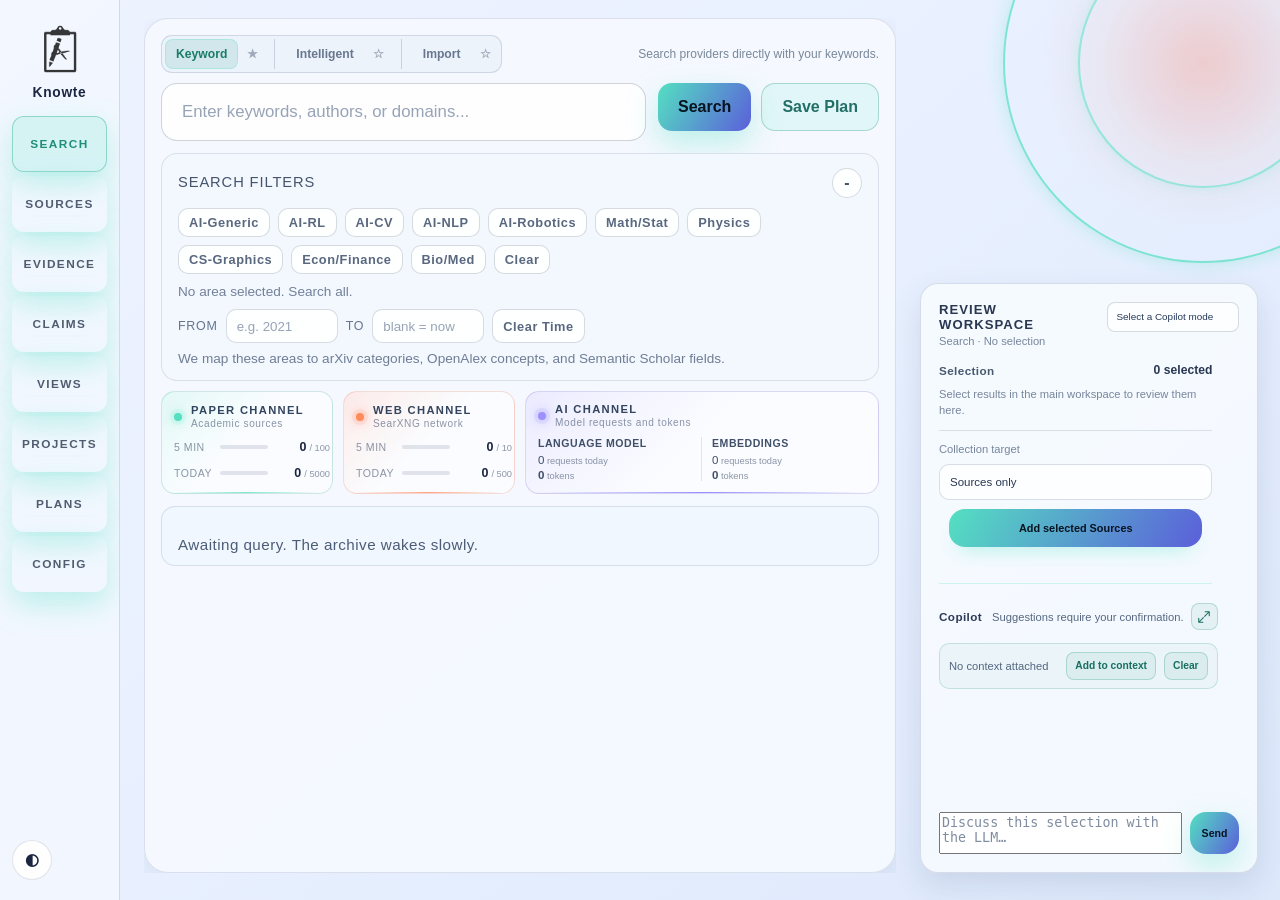
==== commit 4dafdbf8: "v0.5.0: add AI-guided knowledge workflows and provider-aware model profiles." ====
--- a/knowte/web/index.html
+++ b/knowte/web/index.html
@@ -1,10 +1,10 @@
 <!doctype html>
-<html lang="en">
+<html lang="en" data-knowte-app>
   <head>
     <meta charset="utf-8" />
     <meta name="viewport" content="width=device-width, initial-scale=1" />
     <title>Knowte</title>
-    <link rel="stylesheet" href="styles.css?v=20260809i" />
+    <link rel="stylesheet" href="styles.css?v=20260823a" />
   </head>
   <body>
     <div class="noise" aria-hidden="true"></div>
@@ -53,6 +53,10 @@
                   <button type="button" class="search-mode-option" data-search-mode="smart" aria-pressed="false">Intelligent</button>
                   <button type="button" class="search-mode-default" data-default-search-mode="intelligent" aria-label="Set Intelligent as the default search mode" aria-pressed="false" title="Set as default">☆</button>
                 </div>
+                <div class="search-mode-choice">
+                  <button type="button" class="search-mode-option" data-search-mode="import" aria-pressed="false">Import</button>
+                  <button type="button" class="search-mode-default" data-default-search-mode="import" aria-label="Set Import as the default search mode" aria-pressed="false" title="Set as default">☆</button>
+                </div>
               </div>
               <small id="search-mode-hint">Search providers directly with your keywords.</small>
             </div>
@@ -63,9 +67,44 @@
                 placeholder="Enter keywords, authors, or domains..."
                 aria-label="Enter research keywords"
               />
-              <button type="submit" id="search-submit">Search</button>
-              <button type="button" class="save-plan-btn" id="save-plan">Save Plan</button>
+              <div class="search-run-control">
+                <div class="search-run-actions">
+                  <button type="submit" id="search-submit">Search</button>
+                  <button type="button" class="save-plan-btn" id="discuss-search" hidden>Discuss</button>
+                  <button type="button" class="save-plan-btn" id="save-plan">Save Plan</button>
+                </div>
+                <label class="ai-action-model" id="search-model-control" hidden><span>Model</span><select id="search-model-select" aria-label="Model for Intelligent Search and discussion"></select></label>
+              </div>
             </form>
+            <section class="search-strategy" id="search-strategy" hidden aria-label="Search strategy">
+              <div class="search-strategy-head">
+                <div><strong>Search strategy</strong><small>Rank editable candidates; only the Top 5 run. Filters apply to every action.</small></div>
+                <button type="button" id="search-strategy-add">+ Add a new query</button>
+              </div>
+              <div id="search-strategy-list"></div>
+              <section class="search-strategy-waiting" id="search-strategy-waiting" hidden>
+                <div class="search-strategy-waiting-head"><strong>Waiting list</strong><small>Move candidates into the Top 5 before searching.</small></div>
+                <div id="search-strategy-waiting-list"></div>
+              </section>
+              <small id="search-strategy-status" role="status"></small>
+              <div class="search-strategy-stale" id="search-strategy-stale" hidden>
+                <span>The intent changed after this strategy was created.</span>
+                <div>
+                  <button type="button" id="search-strategy-use-anyway">Use current strategy</button>
+                  <button type="button" id="search-strategy-discuss-again">Discuss again</button>
+                </div>
+              </div>
+            </section>
+            <section class="search-import" id="search-import" hidden aria-label="Import third-party results">
+              <div class="search-import-head">
+                <div><strong>Import third-party results</strong><small>Paste links for a quick import, or structured output from an external LLM.</small></div>
+                <button type="button" id="copy-import-prompt">Copy import prompt</button>
+              </div>
+              <details class="import-prompt-preview"><summary>Preview prompt</summary><pre id="import-prompt-preview"></pre></details>
+              <label for="import-content">URLs, DOI/arXiv IDs, or structured JSON</label>
+              <textarea id="import-content" rows="9" placeholder="One URL, DOI, or arXiv ID per line — or paste the JSON returned by an external LLM."></textarea>
+              <div class="search-import-actions"><small id="import-status" role="status"></small><button type="button" id="parse-import">Parse results</button></div>
+            </section>
             <div class="intelligent-progress" id="intelligent-progress" hidden>
               <div class="intelligent-progress-head">
                 <div>Intelligent discovery</div>
@@ -75,7 +114,6 @@
                 <div class="intelligent-channel">
                   <strong>Academic</strong>
                   <div class="intelligent-stages" id="academic-stages">
-                    <span data-stage="expand">Semantic expansion</span>
                     <span data-stage="recall">Recall</span>
                     <span data-stage="embed">Semantic ranking</span>
                     <span data-stage="verify">LLM verify</span>
@@ -192,6 +230,7 @@
               <div class="results-actions">
                 <button class="find-more-btn" id="find-more" type="button" disabled>Find More</button>
                 <button class="abstract-toggle" id="abstract-toggle" type="button" aria-pressed="false">Hide abstracts</button>
+                <button class="scroll-top-btn" id="scroll-top" type="button" aria-label="Go to top of list">↑ Top</button>
                 <button class="stop-btn" id="stop-search" type="button" aria-label="Stop searching" disabled>Stop</button>
               </div>
               <label class="master-select"><input type="checkbox" id="results-select-all" /> Select all</label>
@@ -203,9 +242,6 @@
             </div>
 
             <div class="results" id="results" aria-live="polite"></div>
-            <div class="results-topline">
-              <button class="scroll-top-btn" id="scroll-top" type="button" aria-label="Go to top of list">↑ Top</button>
-            </div>
           </div>
         </section>
 
@@ -221,6 +257,13 @@
               <div class="library-toolbar-actions">
                 <button type="button" id="library-abstract-toggle" aria-pressed="false">Hide abstracts</button>
                 <label class="master-select library-master-select"><input type="checkbox" id="library-select-all" /> Select all</label>
+              </div>
+            </div>
+            <div class="source-evidence-proposer">
+              <input id="evidence-proposal-focus" type="text" placeholder="Focus for Evidence, e.g. Qwen long-context optimization" />
+              <div class="ai-run-control">
+                <button type="button" class="primary-action" id="propose-evidence" disabled>Propose Evidence via LLM</button>
+                <label class="ai-action-model"><span>Model</span><select id="evidence-model-select" aria-label="Model for Evidence proposals"></select></label>
               </div>
             </div>
             <div class="knowledge-status" id="library-status" role="status"></div>
@@ -262,6 +305,7 @@
                   <div class="knowledge-panel-label">Evidence</div>
                   <small>Precise excerpts and snapshots grounded in saved Sources.</small>
                 </div>
+                <label class="ai-action-model evidence-stage-model"><span>AI model</span><select id="claims-model-select" aria-label="Model for Claim proposals"></select></label>
               </div>
               <section class="handoff-return" id="evidence-handoff-return" hidden>
                 <div><strong>Adding Evidence to a Claim draft</strong><small>Your existing draft and incoming Evidence are preserved.</small></div>
@@ -273,13 +317,19 @@
                   <button type="button" class="primary-action" id="library-propose-claims" disabled>Propose Claims via LLM</button>
                 </div>
                 <div class="stage-toolbar-tools">
+                  <button class="review-queue-action" type="button" id="evidence-proposals-toggle" aria-controls="evidence-proposal-board" aria-expanded="false">Awaiting review · 0</button>
                   <label class="tag-filter-control">Tag<select id="evidence-tag-filter" aria-label="Filter Evidence by Tag"><option value="">All Tags</option></select></label>
                   <label class="master-select" title="Select all visible Evidence"><input type="checkbox" id="evidence-library-select-all" /> Select all</label>
                 </div>
               </div>
+              <label class="claim-proposal-focus"><span>Focus <small>optional</small></span><input id="claim-proposal-focus" type="text" maxlength="2000" placeholder="What should become durable knowledge from the selected Evidence?" /></label>
               <div class="knowledge-status" id="evidence-status" role="status"></div>
             </div>
             <div class="evidence-library-list" id="evidence-library-list"></div>
+            <section class="claim-proposal-board" id="evidence-proposal-board" hidden>
+              <div class="claim-section-head"><strong>Awaiting review</strong><small>AI-proposed quotations remain drafts until accepted.</small></div>
+              <div class="claim-proposal-list" id="evidence-proposal-list"></div>
+            </section>
           </div>
         </section>
 
@@ -300,12 +350,12 @@
                   <option value="related">related</option>
                 </select>
                 <button class="save-plan-btn stage-save-action" type="button" id="claims-relate" disabled>Create relation</button>
-                <button class="primary-action" type="button" id="claims-build-view" disabled>Build View</button>
+                <button class="primary-action" type="button" id="claims-build-view" disabled>Send to Wiki</button>
               </div>
               <div class="claims-toolbar-end">
                 <label class="tag-filter-control">Status<select id="claims-review-filter" aria-label="Filter Claims by review status"><option value="">All Claims</option><option value="accepted">Accepted</option><option value="disputed">Disputed</option></select></label>
                 <label class="tag-filter-control">Tag<select id="claims-tag-filter" aria-label="Filter Claims by Tag"><option value="">All Tags</option></select></label>
-                <button class="review-queue-action" type="button" id="claims-proposals-toggle">Review proposals · 0</button>
+                <button class="review-queue-action" type="button" id="claims-proposals-toggle" aria-controls="claim-proposal-board" aria-expanded="false">Awaiting review · 0</button>
                 <label class="master-select" title="Select all visible Claims"><input type="checkbox" id="claims-select-all" /> Select all</label>
               </div>
             </div>
@@ -337,6 +387,7 @@
               </div>
               <small id="claim-create-status" role="status"></small>
             </div>
+            <details class="claim-proposal-report" id="claim-proposal-report" hidden><summary id="claim-proposal-report-summary">Latest proposal run</summary><div id="claim-proposal-report-body"></div></details>
             <section class="claim-proposal-board" id="claim-proposal-board" hidden>
               <div class="claim-section-head"><strong>Awaiting review</strong><small>Kept until you Accept, Keep disputed, or Discard.</small></div>
               <div id="claim-proposal-list"></div>
@@ -351,10 +402,46 @@
             <div class="knowledge-panel-head">
               <div>
                 <div class="knowledge-panel-label">Views</div>
-                <small>Organize shared Claims into reusable forms for understanding and expression.</small>
-              </div>
-            </div>
-            <section class="view-detail" id="view-detail" hidden>
+                <small>Maintain one global Wiki, explore its Claim graph, and generate purpose-specific Articles when needed.</small>
+              </div>
+            </div>
+            <section class="wiki-workspace" id="wiki-workspace">
+              <div class="wiki-toolbar stage-toolbar">
+                <div class="wiki-mode-switch" role="group" aria-label="View mode">
+                  <button type="button" class="is-active" id="wiki-mode-wiki" aria-pressed="true">Wiki</button>
+                  <span aria-hidden="true"></span>
+                  <button type="button" id="wiki-mode-graph" aria-pressed="false">Graph</button>
+                </div>
+                <div class="stage-toolbar-tools">
+                  <label class="ai-action-model"><span>Model</span><select id="wiki-model-select" aria-label="Model for Wiki organization"></select></label>
+                  <button type="button" class="save-plan-btn stage-save-action" id="wiki-generate-reading">Generate Article</button>
+                  <button type="button" class="primary-action" id="wiki-organize">Organize with AI</button>
+                  <button type="button" class="review-queue-action" id="wiki-proposals-toggle" aria-expanded="false">Awaiting review · 0</button>
+                </div>
+              </div>
+              <section class="incoming-tray wiki-incoming" id="wiki-incoming-tray" hidden>
+                <div class="incoming-tray-head"><div><strong id="wiki-incoming-title">Incoming Claims · 0</strong><small>These Claims remain global and will be included in the next Wiki proposal.</small></div><button type="button" class="incoming-clear-action" id="wiki-incoming-clear">Clear</button></div>
+                <div class="incoming-items" id="wiki-incoming-items"></div>
+              </section>
+              <div class="wiki-health" id="wiki-health"></div>
+              <section class="wiki-main" id="wiki-main">
+                <nav class="wiki-tree" id="wiki-tree" aria-label="Wiki pages"></nav>
+                <article class="wiki-page" id="wiki-page"></article>
+              </section>
+              <section class="wiki-graph" id="wiki-graph" hidden></section>
+              <section class="wiki-proposal-review" id="wiki-proposal-review" hidden>
+                <div class="wiki-review-head"><div><strong>Awaiting review</strong><small>Compare the proposed complete Wiki structure before applying it.</small></div><button type="button" class="reader-toolbar-btn" id="wiki-proposal-close">× <span>Close</span></button></div>
+                <div id="wiki-proposal-list"></div>
+              </section>
+              <section class="wiki-reading-composer" id="wiki-reading-composer" hidden>
+                <div class="wiki-review-head"><div><strong>Generate an Article</strong><small>The model selects relevant Claims across the global Wiki for one concrete goal.</small></div><button type="button" class="reader-toolbar-btn" id="wiki-reading-close">× <span>Close</span></button></div>
+                <textarea id="wiki-reading-goal" rows="3" placeholder="What should this Article help you understand, decide, or explain?"></textarea>
+                <div class="wiki-reading-actions"><small id="wiki-reading-scope"></small><label class="ai-action-model"><span>Model</span><select id="article-model-select" aria-label="Model for Article generation"></select></label><button type="button" class="primary-action" id="wiki-reading-run">Generate</button></div>
+              </section>
+              <article class="wiki-reading" id="wiki-reading" hidden></article>
+              <small class="knowledge-status" id="wiki-status" role="status"></small>
+            </section>
+            <section class="view-detail legacy-views-compat" id="view-detail" hidden>
               <div class="view-detail-toolbar">
                 <button type="button" class="reader-toolbar-btn" id="view-detail-back" title="Back to Views">← <span>Views</span></button>
                 <div class="view-detail-toolbar-actions">
@@ -382,7 +469,7 @@
               <div class="view-reader-claims" id="view-detail-claims"></div>
               <small class="knowledge-status" id="view-detail-status" role="status"></small>
             </section>
-            <div id="view-index-workspace">
+            <div class="legacy-views-compat" id="view-index-workspace" hidden>
             <section class="incoming-tray" id="view-incoming-tray" hidden>
               <div class="incoming-tray-head"><div><strong id="view-incoming-title">Incoming Claims · 0</strong><small>Claims remain global; this View controls their organization.</small></div><button type="button" class="incoming-clear-action" id="view-add-claims">Clear</button></div>
               <div class="incoming-items" id="view-incoming-items"></div>
@@ -471,53 +558,16 @@
                 </div>
               </fieldset>
               <fieldset class="ai-config">
-                <legend>AI Models · OpenAI-compatible</legend>
-                <div class="config-row">
-                  <label for="ai-base-url">AI Base URL</label>
-                  <input type="text" id="ai-base-url" placeholder="https://provider.example/v1" autocomplete="off" />
-                  <small>Enter the API root ending in <code>/v1</code>, not the full <code>/chat/completions</code> path. Local services work too, for example <code>http://127.0.0.1:11434/v1</code>.</small>
-                </div>
-                <div class="config-row">
-                  <label for="ai-api-key">AI API key</label>
-                  <div class="secret-input-row">
-                    <input type="password" id="ai-api-key" placeholder="Optional for local services" autocomplete="new-password" />
-                    <button type="button" class="secret-remove" id="ai-api-key-remove" hidden>Remove</button>
-                  </div>
-                  <small class="secret-remove-note" id="ai-api-key-remove-note" hidden>Removal pending. Select Save to apply.</small>
-                </div>
-                <div class="ai-model-grid">
-                  <div class="config-row">
-                    <label for="ai-chat-model">Language model</label>
-                    <input type="text" id="ai-chat-model" placeholder="Provider model ID" autocomplete="off" />
-                    <small>Used for search-query expansion and final relevance verification.</small>
-                    <label class="config-check">
-                      <input type="checkbox" id="ai-enable-thinking" />
-                      Enable Thinking
-                    </label>
-                  </div>
-                  <div class="config-row">
-                    <label for="ai-embedding-model">Embedding model</label>
-                    <input type="text" id="ai-embedding-model" placeholder="Provider embedding model ID" autocomplete="off" />
-                    <small>Optional but recommended. Used to rank academic titles and abstracts in batches; without it, Intelligent Search continues with LLM verification.</small>
-                  </div>
-                </div>
-                <details class="ai-embedding-details" id="ai-embedding-separate">
-                  <summary>Use a separate connection for embeddings</summary>
-                  <div class="ai-embedding-override" id="ai-embedding-override">
-                    <div class="config-row">
-                      <label for="ai-embedding-base-url">Embedding Base URL</label>
-                      <input type="text" id="ai-embedding-base-url" placeholder="https://embedding-provider.example/v1" autocomplete="off" />
-                    </div>
-                    <div class="config-row">
-                      <label for="ai-embedding-api-key">Embedding API key</label>
-                      <div class="secret-input-row">
-                        <input type="password" id="ai-embedding-api-key" placeholder="Optional for local services" autocomplete="new-password" />
-                        <button type="button" class="secret-remove" id="ai-embedding-api-key-remove" hidden>Remove</button>
-                      </div>
-                      <small class="secret-remove-note" id="ai-embedding-api-key-remove-note" hidden>Removal pending. Select Save to apply.</small>
-                    </div>
-                  </div>
-                </details>
+                <legend>AI Models</legend>
+                <div class="ai-profile-heading">
+                  <div><strong>Model profiles</strong><small>Add each model once, then assign it to the roles below.</small></div>
+                  <button type="button" id="ai-profile-add">+ Add model</button>
+                </div>
+                <div class="ai-profile-list" id="ai-profile-list"></div>
+                <section class="ai-role-routing">
+                  <div class="ai-profile-heading"><div><strong>AI roles</strong><small>Each role names the exact configured model it will use.</small></div></div>
+                  <div class="ai-role-grid" id="ai-role-grid"></div>
+                </section>
                 <div class="config-subsection ai-search-settings">
                   <h3>Intelligent Search</h3>
                   <div class="ai-limits-grid">
@@ -530,12 +580,30 @@
                       <input type="number" id="ai-verify-concurrency" min="1" max="8" value="1" />
                     </div>
                     <div class="config-row">
-                      <label for="ai-timeout">AI request timeout (seconds)</label>
-                      <input type="number" id="ai-timeout" min="5" max="600" value="45" />
+                      <label for="ai-search-timeout">Search request timeout (seconds)</label>
+                      <input type="number" id="ai-search-timeout" min="5" max="600" value="45" />
                     </div>
                   </div>
                 </div>
-                <small class="ai-config-note">This connection is shared by Intelligent Search and Review Copilot. Keys stay in <code>~/.knowte/config.yml</code>, are exposed only as “configured / not configured”, and are never copied into Plans.</small>
+                <div class="config-subsection ai-stage-settings">
+                  <h3>Knowledge stages</h3>
+                  <div class="ai-stage-settings-grid">
+                    <div class="config-row">
+                      <label for="ai-stage-timeout">Stage request timeout (seconds)</label>
+                      <input type="number" id="ai-stage-timeout" min="5" max="600" value="45" />
+                      <small>Used by Review Copilot, Evidence, Claims, Wiki, and Article generation.</small>
+                    </div>
+                  </div>
+                </div>
+                <small class="ai-config-note">Keys stay in <code>~/.knowte/config.yml</code>, are returned only as configured / not configured, and are never copied into Plans.</small>
+                <div hidden aria-hidden="true">
+                  <select id="ai-provider"><option value="openai_compatible">OpenAI-compatible</option></select>
+                  <input id="ai-base-url" /><input id="ai-api-key" /><button id="ai-api-key-remove"></button><small id="ai-api-key-remove-note"></small>
+                  <input id="ai-chat-model" /><input id="ai-embedding-model" /><details id="ai-embedding-separate"></details>
+                  <input id="ai-enable-thinking" type="checkbox" /><input id="ai-embedding-base-url" /><input id="ai-embedding-api-key" />
+                  <button id="ai-embedding-api-key-remove"></button><small id="ai-embedding-api-key-remove-note"></small>
+                  <div id="ai-custom-recipe-section"></div><textarea id="ai-custom-recipe"></textarea>
+                </div>
               </fieldset>
               <fieldset class="ai-config copilot-config">
                 <legend>Review Copilot</legend>
@@ -543,7 +611,7 @@
                   <div class="config-row">
                     <label for="ai-copilot-instructions">Custom instructions</label>
                     <textarea id="ai-copilot-instructions" rows="3" placeholder="Optional preferences for how the Copilot reviews and responds"></textarea>
-                    <small>Appended to Knowte's core system prompt. It cannot replace Knowte's object definitions or safety boundaries.</small>
+                    <small>Applied to Review Copilot conversations and Search strategy discussion. It cannot replace Knowte's object definitions or safety boundaries.</small>
                   </div>
                   <div class="copilot-common-grid">
                     <div class="config-row">
@@ -562,8 +630,31 @@
                     <small>Values use JSON syntax: numbers and booleans need no quotes; strings do. Reserved request fields cannot be overridden.</small>
                   </details>
                   <details class="ai-embedding-details copilot-prompt-preview">
-                    <summary>View final Copilot system prompt</summary>
+                    <summary>View stage system prompts</summary>
+                    <div class="copilot-prompt-block" id="ai-copilot-prompt-shared-block">
+                      <span class="copilot-prompt-label">Shared Review Copilot prompt</span>
+                      <pre id="ai-copilot-prompt-shared"></pre>
+                      <small>Used by Search discussion, Sources, Evidence, Claims, Views, and Projects. Your Custom instructions are appended after the selected stage addition.</small>
+                    </div>
+                    <label class="copilot-prompt-stage">Stage
+                      <select id="ai-copilot-prompt-stage">
+                        <option value="search_strategy">Search · Initial strategy</option>
+                        <option value="search">Search · Copilot discussion</option>
+                        <option value="library">Sources</option>
+                        <option value="evidence_proposal">Sources · Evidence proposal</option>
+                        <option value="evidence">Evidence</option>
+                        <option value="claim_proposal">Evidence · Claim proposal</option>
+                        <option value="claims">Claims</option>
+                        <option value="wiki_maintenance">Views · Wiki maintenance</option>
+                        <option value="article_selection">Views · Article selection</option>
+                        <option value="article_writing">Views · Article writing</option>
+                        <option value="views">Views</option>
+                        <option value="artifact">Projects</option>
+                      </select>
+                    </label>
+                    <span class="copilot-prompt-label" id="ai-copilot-prompt-stage-label">Dedicated capability prompt</span>
                     <pre id="ai-copilot-prompt-preview"></pre>
+                    <small id="ai-copilot-prompt-note">Initial Search strategy and proposal generation use dedicated prompts rather than the shared Review Copilot prompt.</small>
                   </details>
                 </section>
               </fieldset>
@@ -677,6 +768,9 @@
             <span>Review workspace</span>
             <small id="context-mode-label">Search · No selection</small>
           </div>
+          <select id="context-model-select" aria-label="Copilot model" title="Copilot model">
+            <option value="">Select a Copilot model</option>
+          </select>
           <button class="context-panel-close" id="context-panel-close" type="button" aria-label="Close review workspace">×</button>
         </div>
         <div class="context-panel-body">
@@ -761,7 +855,7 @@
         </div>
         <form class="context-chat-form" id="context-chat-form">
           <textarea id="context-chat-input" rows="2" placeholder="Discuss this selection with the LLM…" aria-label="Message review copilot"></textarea>
-          <button type="submit" id="context-chat-send">Send</button>
+          <button type="submit" id="context-chat-send" title="Send (Command/Ctrl + Enter)">Send</button>
         </form>
       </aside>
     </div>
@@ -808,6 +902,6 @@
       <div class="evidence-quick-actions"><button type="button" id="evidence-quick-discard">Discard</button><button type="button" id="evidence-quick-save">Save</button></div>
       <small id="evidence-quick-status" role="status"></small>
     </section>
-    <script src="app.js?v=20260809h"></script>
+    <script src="app.js?v=20260823b"></script>
   </body>
 </html>
--- a/knowte/web/styles.css
+++ b/knowte/web/styles.css
@@ -379,6 +379,52 @@
   gap: 16px;
 }
 
+#search-form {
+  grid-template-columns: minmax(20rem, 1fr) auto;
+  gap: 12px;
+  align-items: start;
+}
+
+#search-form > input {
+  width: 100%;
+  min-width: 0;
+  min-height: 48px;
+  box-sizing: border-box;
+}
+
+#search-form.has-model-control > input { min-height: 84px; }
+
+.search-run-control {
+  display: grid;
+  gap: 6px;
+  min-width: 0;
+}
+
+.search-run-actions {
+  display: flex;
+  gap: 10px;
+}
+
+.search-run-actions button {
+  min-height: 48px;
+  padding: 0 20px;
+  border-radius: 14px;
+  white-space: nowrap;
+}
+
+.search-run-control .ai-action-model {
+  width: 100%;
+  padding: 0 3px;
+  box-sizing: border-box;
+}
+
+.search-run-control .ai-action-model select {
+  max-width: none;
+  min-height: 30px;
+  padding-top: 4px;
+  padding-bottom: 4px;
+}
+
 .collect-context {
   display: grid;
   grid-template-columns: auto minmax(180px, 320px) minmax(0, 1fr);
@@ -439,6 +485,429 @@
   margin-left: 3px;
   padding-left: 10px;
   border-left: 1px solid rgba(232, 240, 255, 0.16);
+}
+
+.search-mode-choice-plain {
+  padding-right: 0;
+}
+
+.search-strategy,
+.search-import {
+  margin: 14px 0 18px;
+  padding: 18px;
+  border: 1px solid rgba(139, 157, 202, 0.25);
+  border-radius: 16px;
+  background: rgba(10, 18, 38, 0.35);
+}
+
+.search-strategy[hidden],
+.search-import[hidden] { display: none; }
+
+.search-strategy-head,
+.search-import-head,
+.search-import-actions {
+  display: flex;
+  align-items: center;
+  justify-content: space-between;
+  gap: 14px;
+}
+
+.search-strategy-head > div,
+.search-import-head > div {
+  display: grid;
+  gap: 3px;
+}
+
+.search-strategy-head small,
+.search-import-head small,
+#search-strategy-status,
+#import-status { color: var(--muted); }
+
+#search-strategy-list {
+  display: grid;
+  gap: 10px;
+  margin: 16px 0 10px;
+}
+
+.search-strategy-stale {
+  margin-top: 10px;
+  padding: 10px 12px;
+  border: 1px solid rgba(244, 186, 91, .38);
+  border-radius: 12px;
+  background: rgba(244, 186, 91, .08);
+  color: #f1c879;
+  display: flex;
+  align-items: center;
+  justify-content: space-between;
+  gap: 12px;
+  font-size: .72rem;
+}
+
+.search-strategy-stale[hidden] { display: none; }
+
+.search-strategy-stale > div { display: flex; gap: 8px; }
+
+.search-strategy-stale button {
+  min-height: 32px;
+  padding: 5px 10px;
+  border-radius: 9px;
+  border: 1px solid rgba(244, 186, 91, .34);
+  background: transparent;
+  color: inherit;
+  font: inherit;
+  cursor: pointer;
+}
+
+.search-strategy-stale button:last-child {
+  border-color: rgba(92, 220, 202, .4);
+  color: var(--accent);
+}
+
+body[data-theme="light"] .search-strategy-stale {
+  background: rgba(190, 125, 21, .08);
+  border-color: rgba(156, 98, 6, .3);
+  color: #79500c;
+}
+
+#search-strategy-waiting-list {
+  display: grid;
+  gap: 10px;
+  margin-top: 10px;
+}
+
+.search-strategy-waiting {
+  margin: 15px 0 10px;
+  padding-top: 14px;
+  border-top: 1px dashed rgba(139, 157, 202, .28);
+}
+
+.search-strategy-waiting-head {
+  display: flex;
+  align-items: baseline;
+  justify-content: space-between;
+  gap: 12px;
+}
+
+.search-strategy-waiting-head strong { font-size: .78rem; }
+.search-strategy-waiting-head small { color: var(--muted); font-size: .68rem; }
+
+.search-strategy-waiting .search-strategy-row {
+  background: rgba(8, 14, 29, .22);
+  border-style: dashed;
+}
+
+.search-strategy-row {
+  display: grid;
+  grid-template-columns: 112px minmax(0, 1fr) 112px;
+  gap: 9px 11px;
+  align-items: end;
+  padding: 12px 13px;
+  border: 1px solid rgba(139, 157, 202, .18);
+  border-radius: 13px;
+  background: rgba(5, 11, 25, .38);
+}
+
+.search-strategy-field {
+  display: grid;
+  min-width: 0;
+  gap: 5px;
+}
+
+.search-strategy-field > span {
+  color: rgba(232, 240, 255, .47);
+  font-size: .62rem;
+  font-weight: 750;
+  letter-spacing: .08em;
+  text-transform: uppercase;
+}
+
+.search-strategy-query { grid-column: 2; }
+.search-strategy-purpose { grid-column: 2 / 4; }
+
+.search-strategy-row input,
+.search-strategy-row select,
+.search-strategy-row textarea,
+#import-content {
+  width: 100%;
+  box-sizing: border-box;
+}
+
+.search-strategy-row input,
+.search-strategy-row select,
+.search-strategy-row textarea {
+  min-height: 38px;
+  height: 38px;
+  padding: 7px 10px;
+  border: 1px solid rgba(139, 157, 202, .26);
+  border-radius: 9px;
+  background: rgba(8, 14, 29, .78);
+  color: var(--mist);
+  font-size: .78rem;
+  box-shadow: none;
+}
+
+.search-strategy-purpose textarea {
+  height: 52px;
+  resize: vertical;
+  line-height: 1.35;
+  font-family: inherit;
+  color: rgba(232, 240, 255, .68);
+  font-size: .72rem;
+}
+
+.search-strategy-remove {
+  align-self: end;
+  min-width: 32px;
+  width: 32px;
+  min-height: 38px;
+  height: 38px;
+  padding: 0;
+  border: 1px solid rgba(255, 112, 137, .2);
+  border-radius: 9px;
+  background: rgba(255, 112, 137, .07);
+  color: #ef788b;
+  box-shadow: none;
+  font-size: 1rem;
+}
+
+.search-strategy-remove:hover {
+  transform: none;
+  background: rgba(255, 112, 137, .14);
+  box-shadow: none;
+}
+
+.search-strategy-row-actions {
+  display: grid;
+  grid-template-columns: minmax(72px, 1fr) 28px;
+  gap: 4px;
+  align-self: end;
+}
+
+.search-strategy-row-actions .search-strategy-transfer {
+  width: auto;
+  min-width: 72px;
+  color: var(--glow);
+  font-size: .64rem;
+}
+
+.search-strategy-transfer {
+  display: inline-flex;
+  align-items: center;
+  justify-content: center;
+  gap: 5px;
+}
+
+.search-strategy-transfer svg {
+  width: 13px;
+  height: 13px;
+  fill: none;
+  stroke: currentColor;
+  stroke-width: 2;
+  stroke-linecap: round;
+  stroke-linejoin: round;
+}
+
+#search-strategy-status[data-state="error"] { color: #ff8b78; }
+
+#search-strategy-status.is-attention {
+  animation: search-strategy-status-attention .9s ease-in-out 1;
+}
+
+@keyframes search-strategy-status-attention {
+  0%, 48%, 100% { opacity: 1; text-shadow: none; }
+  18%, 68% { opacity: .25; text-shadow: 0 0 12px rgba(255, 112, 137, .7); }
+  32%, 82% { opacity: 1; text-shadow: 0 0 7px rgba(255, 112, 137, .45); }
+}
+
+@media (prefers-reduced-motion: reduce) {
+  #search-strategy-status.is-attention {
+    animation: none;
+    outline: 2px solid rgba(255, 112, 137, .45);
+    outline-offset: 3px;
+  }
+}
+
+.search-strategy-row-actions button {
+  min-width: 28px;
+  width: 28px;
+  min-height: 38px;
+  height: 38px;
+  padding: 0;
+  border-radius: 8px;
+  background: rgba(139, 157, 202, .07);
+  border: 1px solid rgba(139, 157, 202, .17);
+  color: var(--muted);
+  box-shadow: none;
+  font-size: .75rem;
+}
+
+.search-strategy-row-actions button:hover:not(:disabled) {
+  transform: none;
+  background: rgba(139, 157, 202, .13);
+  box-shadow: none;
+}
+
+.search-strategy-row-actions .search-strategy-remove {
+  color: #ef788b;
+  background: rgba(255, 112, 137, .07);
+  border-color: rgba(255, 112, 137, .2);
+}
+
+#search-strategy-add {
+  min-height: 36px;
+  padding: 0 13px;
+  border: 1px solid rgba(84, 224, 193, .25);
+  border-radius: 10px;
+  background: rgba(84, 224, 193, .08);
+  color: var(--glow);
+  box-shadow: none;
+  font-size: .72rem;
+}
+
+#search-strategy-add:hover {
+  transform: none;
+  background: rgba(84, 224, 193, .14);
+  box-shadow: none;
+}
+
+.chat-apply-strategy {
+  justify-self: start;
+  min-height: 32px;
+  margin-top: 7px;
+  padding: 0 11px;
+  border: 1px solid rgba(84, 224, 193, .25);
+  border-radius: 9px;
+  background: rgba(84, 224, 193, .09);
+  color: var(--glow);
+  box-shadow: none;
+  font-size: .67rem;
+}
+
+.chat-apply-strategy:hover {
+  transform: none;
+  background: rgba(84, 224, 193, .15);
+  box-shadow: none;
+}
+
+.chat-strategy-proposal {
+  display: grid;
+  gap: 7px;
+  margin-top: 9px;
+  padding-top: 9px;
+  border-top: 1px solid rgba(139, 157, 202, .18);
+}
+
+.chat-strategy-proposal > strong { font-size: .7rem; }
+
+.chat-strategy-proposal-row {
+  display: grid;
+  grid-template-columns: auto minmax(0, 1fr);
+  gap: 8px;
+  align-items: start;
+}
+
+.chat-strategy-proposal-row > span {
+  padding: 2px 5px;
+  border-radius: 5px;
+  background: rgba(84, 224, 193, .09);
+  color: var(--glow);
+  font-size: .55rem;
+  font-weight: 750;
+}
+
+.chat-strategy-proposal-row > div { display: grid; gap: 2px; min-width: 0; }
+.chat-strategy-proposal-row strong { overflow-wrap: anywhere; font-size: .67rem; }
+.chat-strategy-proposal-row small { color: var(--muted); font-size: .61rem; line-height: 1.35; }
+
+.search-import label {
+  display: block;
+  margin: 14px 0 7px;
+  color: var(--muted);
+  font-size: .82rem;
+}
+
+#import-content {
+  resize: vertical;
+  min-height: 150px;
+  color: var(--text);
+  background: rgba(6, 12, 28, .72);
+  border: 1px solid rgba(139, 157, 202, .3);
+  border-radius: 12px;
+  padding: 12px;
+}
+
+.search-import-actions { margin-top: 10px; justify-content: space-between; }
+
+#parse-import { margin-left: auto; }
+.import-state { font-weight: 700; }
+.import-state.is-partial { color: #e2b45f; }
+.import-state.is-duplicate { color: #8fa2c9; }
+.import-state.is-unresolved { color: #ef788b; }
+.import-prompt-preview { margin-top: 10px; }
+.import-prompt-preview pre {
+  max-height: 280px;
+  overflow: auto;
+  white-space: pre-wrap;
+  font-size: .73rem;
+  color: var(--muted);
+}
+
+.context-panel.is-search-strategy-focus {
+  animation: strategy-panel-pulse 1.15s ease-out;
+}
+
+@keyframes strategy-panel-pulse {
+  0%, 100% { box-shadow: none; }
+  35% { box-shadow: 0 0 0 3px rgba(92, 220, 202, .55), 0 0 34px rgba(92, 220, 202, .35); }
+}
+
+@media (prefers-reduced-motion: reduce) {
+  .context-panel.is-search-strategy-focus { animation: none; outline: 3px solid rgba(92, 220, 202, .55); }
+}
+
+body[data-theme="light"] .search-strategy,
+body[data-theme="light"] .search-import {
+  background: rgba(239, 244, 253, .72);
+  border-color: rgba(80, 99, 145, .22);
+}
+
+body[data-theme="light"] #import-content {
+  color: #17213a;
+  background: #fff;
+  border-color: rgba(80, 99, 145, .32);
+}
+
+body[data-theme="light"] .search-strategy-row {
+  background: rgba(255, 255, 255, .62);
+  border-color: rgba(80, 99, 145, .16);
+}
+
+body[data-theme="light"] .search-strategy-waiting .search-strategy-row {
+  background: rgba(240, 244, 252, .72);
+}
+
+body[data-theme="light"] .search-strategy-field > span { color: rgba(38, 57, 89, .55); }
+body[data-theme="light"] .search-strategy-row input,
+body[data-theme="light"] .search-strategy-row select,
+body[data-theme="light"] .search-strategy-row textarea {
+  color: #17213a;
+  background: #fff;
+  border-color: rgba(80, 99, 145, .25);
+}
+body[data-theme="light"] .search-strategy-purpose textarea { color: rgba(23, 33, 58, .72); }
+
+@media (max-width: 840px) {
+  #search-form { grid-template-columns: minmax(14rem, 1fr) auto; }
+  .search-strategy-row { grid-template-columns: 100px minmax(0, 1fr) 112px; }
+}
+
+@media (max-width: 560px) {
+  #search-form { grid-template-columns: 1fr; }
+  #search-form.has-model-control > input { min-height: 62px; }
+  .search-run-actions { display: grid; grid-template-columns: repeat(2, 1fr); }
+  .search-run-actions #save-plan { grid-column: 1 / -1; }
+  .search-strategy-head { align-items: flex-start; }
+  .search-strategy-row { grid-template-columns: 92px minmax(0, 1fr) 112px; }
 }
 
 .search-mode-option {
@@ -526,6 +995,15 @@
   text-transform: uppercase;
 }
 
+#context-model-select {
+  min-width: 0;
+  max-width: 132px;
+  min-height: 30px;
+  padding: 4px 25px 4px 8px;
+  border-radius: 8px;
+  font-size: .62rem;
+}
+
 .context-panel-head small,
 .context-label,
 .context-metrics span,
@@ -633,14 +1111,18 @@
   border-top: 1px solid var(--line);
 }
 
-.review-actions select {
+.context-panel select {
   width: 100%;
   min-width: 0;
-  padding: 9px 10px;
+  min-height: 36px;
+  padding: 8px 34px 8px 10px;
   border: 1px solid var(--line);
   border-radius: 10px;
   background: rgba(9, 16, 32, 0.72);
   color: var(--mist);
+  font-size: 0.72rem;
+  font-weight: 500;
+  line-height: 1.25;
 }
 
 .context-action-row {
@@ -853,6 +1335,91 @@
   color: inherit;
   font-size: inherit;
   line-height: inherit;
+}
+
+.context-chat-markdown {
+  display: grid;
+  gap: 7px;
+  min-width: 0;
+}
+
+.context-chat-markdown p,
+.context-chat-markdown h3,
+.context-chat-markdown h4,
+.context-chat-markdown ul,
+.context-chat-markdown ol,
+.context-chat-markdown blockquote,
+.context-chat-markdown pre {
+  max-width: none;
+  margin: 0;
+}
+
+.context-chat-markdown h3,
+.context-chat-markdown h4 {
+  color: var(--mist);
+  line-height: 1.35;
+}
+
+.context-chat-markdown h3 { font-size: 0.8rem; }
+.context-chat-markdown h4 { font-size: 0.74rem; }
+
+.context-chat-markdown strong {
+  color: rgba(238, 244, 255, 0.96);
+  font-weight: 750;
+}
+
+.context-chat-markdown em {
+  color: rgba(232, 240, 255, 0.82);
+}
+
+.context-chat-markdown ul,
+.context-chat-markdown ol {
+  display: grid;
+  gap: 4px;
+  padding-left: 19px;
+}
+
+.context-chat-markdown li::marker {
+  color: rgba(84, 224, 193, 0.76);
+}
+
+.context-chat-markdown code {
+  padding: 1px 4px;
+  border-radius: 4px;
+  background: rgba(125, 112, 255, 0.12);
+  color: #d5d0ff;
+  font: 0.92em/1.45 ui-monospace, SFMono-Regular, Menlo, Consolas, monospace;
+  overflow-wrap: anywhere;
+}
+
+.context-chat-markdown pre {
+  max-width: 100%;
+  overflow-x: auto;
+  padding: 9px 10px;
+  border: 1px solid rgba(232, 240, 255, 0.1);
+  border-radius: 8px;
+  background: rgba(6, 10, 21, 0.5);
+}
+
+.context-chat-markdown pre code {
+  padding: 0;
+  background: transparent;
+  color: rgba(238, 244, 255, 0.86);
+  white-space: pre;
+  overflow-wrap: normal;
+}
+
+.context-chat-markdown blockquote {
+  padding: 5px 8px;
+  border-left: 2px solid rgba(84, 224, 193, 0.48);
+  background: rgba(84, 224, 193, 0.035);
+  color: rgba(232, 240, 255, 0.68);
+}
+
+.context-chat-markdown a {
+  color: var(--glow);
+  text-decoration-thickness: 1px;
+  text-underline-offset: 2px;
 }
 
 .context-recommendations {
@@ -1847,6 +2414,22 @@
   transition: border 0.2s ease, box-shadow 0.2s ease;
 }
 
+select {
+  appearance: none;
+  -webkit-appearance: none;
+  padding-right: 34px;
+  background-image:
+    linear-gradient(45deg, transparent 50%, currentColor 50%),
+    linear-gradient(135deg, currentColor 50%, transparent 50%);
+  background-position:
+    calc(100% - 16px) 50%,
+    calc(100% - 11px) 50%;
+  background-size: 5px 5px, 5px 5px;
+  background-repeat: no-repeat;
+  color-scheme: dark;
+  font: inherit;
+}
+
 input::placeholder {
   color: rgba(232, 240, 255, 0.45);
 }
@@ -1946,10 +2529,12 @@
   flex: 0 0 auto;
 }
 
+#propose-evidence,
 #library-propose-claims,
 #evidence-create-claim,
 #claims-relate,
 #claims-build-view,
+#evidence-proposals-toggle,
 #claims-proposals-toggle,
 .claim-card-actions button {
   min-height: 34px;
@@ -2004,6 +2589,41 @@
   background-clip: padding-box;
 }
 
+#evidence-proposal-board:not([hidden]) {
+  flex: 1 1 auto;
+  display: grid;
+  grid-template-rows: auto minmax(0, 1fr);
+  min-height: 0;
+  max-height: none;
+  overflow: hidden;
+}
+
+#evidence-proposal-list {
+  min-height: 0;
+  overflow-x: hidden;
+  overflow-y: auto;
+  padding-right: 8px;
+  overscroll-behavior: contain;
+  scrollbar-color: rgba(125, 112, 255, 0.52) rgba(255, 255, 255, 0.04);
+  scrollbar-width: thin;
+}
+
+#evidence-proposal-list::-webkit-scrollbar {
+  width: 8px;
+}
+
+#evidence-proposal-list::-webkit-scrollbar-track {
+  border-radius: 999px;
+  background: rgba(255, 255, 255, 0.04);
+}
+
+#evidence-proposal-list::-webkit-scrollbar-thumb {
+  border: 2px solid transparent;
+  border-radius: 999px;
+  background: rgba(125, 112, 255, 0.52);
+  background-clip: padding-box;
+}
+
 .stage-toolbar {
   display: flex;
   align-items: center;
@@ -2014,6 +2634,7 @@
 
 .stage-toolbar-actions {
   display: flex;
+  align-items: flex-start;
   gap: 8px;
 }
 
@@ -2125,6 +2746,38 @@
 button.review-queue-action {
   border-color: rgba(125, 112, 255, 0.25);
   color: rgba(201, 195, 255, 0.86);
+}
+
+button.review-queue-action.has-pending {
+  border-color: rgba(125, 112, 255, 0.44);
+  background: rgba(125, 112, 255, 0.1);
+  color: #d0cbff;
+}
+
+button.review-queue-action.has-pending::before {
+  content: "";
+  display: inline-block;
+  width: 6px;
+  height: 6px;
+  margin-right: 7px;
+  border-radius: 999px;
+  background: var(--violet);
+  box-shadow: 0 0 0 3px rgba(125, 112, 255, 0.12);
+  vertical-align: 1px;
+}
+
+button.review-queue-action.is-open {
+  border-color: rgba(84, 224, 193, 0.42);
+  background: rgba(84, 224, 193, 0.08);
+  color: var(--glow);
+}
+
+button.review-queue-action:disabled {
+  border-color: rgba(232, 240, 255, 0.09);
+  background: rgba(255, 255, 255, 0.018);
+  color: rgba(232, 240, 255, 0.34);
+  cursor: default;
+  opacity: 1;
 }
 
 .handoff-return,
@@ -2901,6 +3554,110 @@
   margin-bottom: 12px;
 }
 
+.claim-proposal-focus {
+  display: grid;
+  grid-template-columns: auto minmax(0, 1fr);
+  align-items: center;
+  gap: 12px;
+  margin-top: 10px;
+  color: var(--mist);
+  font-size: 0.78rem;
+  font-weight: 750;
+}
+
+.claim-proposal-focus > span {
+  display: inline-flex;
+  align-items: baseline;
+  gap: 5px;
+  white-space: nowrap;
+}
+
+.claim-proposal-focus small {
+  color: rgba(232, 240, 255, 0.46);
+  font-size: 0.68rem;
+  font-weight: 600;
+}
+
+.claim-proposal-focus input {
+  width: 100%;
+  min-width: 0;
+  height: 38px;
+  padding: 7px 12px;
+  border: 1px solid rgba(232, 240, 255, 0.14);
+  border-radius: 10px;
+  background: rgba(8, 14, 28, 0.45);
+  color: var(--text);
+  font: inherit;
+}
+
+.claim-proposal-operation {
+  width: fit-content;
+  padding: 4px 8px;
+  border: 1px solid rgba(84, 224, 193, 0.28);
+  border-radius: 999px;
+  color: var(--glow);
+  font-size: 0.67rem;
+  font-weight: 800;
+  letter-spacing: 0.04em;
+  text-transform: uppercase;
+}
+
+.claim-proposal-target {
+  display: grid;
+  gap: 6px;
+  padding: 11px 12px;
+  border: 1px solid rgba(232, 240, 255, 0.11);
+  border-radius: 11px;
+  background: rgba(8, 14, 28, 0.3);
+}
+
+.claim-proposal-target small {
+  color: var(--mist);
+  font-size: 0.72rem;
+}
+
+.claim-proposal-target strong {
+  color: var(--text);
+  font-size: 0.86rem;
+  line-height: 1.45;
+}
+
+.claim-relation-preview {
+  color: rgba(177, 166, 255, 0.9);
+  font-size: 0.74rem;
+  font-weight: 800;
+}
+
+.claim-proposal-report {
+  margin-bottom: 10px;
+  padding: 10px 12px;
+  border: 1px solid rgba(125, 112, 255, 0.2);
+  border-radius: 11px;
+  background: rgba(125, 112, 255, 0.045);
+}
+
+.claim-proposal-report summary {
+  cursor: pointer;
+  color: var(--mist);
+  font-size: 0.76rem;
+  font-weight: 800;
+}
+
+.claim-proposal-report > div {
+  display: grid;
+  gap: 7px;
+  padding-top: 9px;
+  color: var(--text);
+  font-size: 0.76rem;
+  line-height: 1.5;
+}
+
+.claim-proposal-skip {
+  padding-top: 6px;
+  border-top: 1px solid rgba(232, 240, 255, 0.08);
+  color: var(--mist);
+}
+
 .evidence-library-card.is-selected {
   border-color: rgba(84, 224, 193, 0.52);
   background: rgba(84, 224, 193, 0.06);
@@ -3261,6 +4018,20 @@
   color: rgba(40, 59, 88, 0.66);
 }
 
+body[data-theme="light"] .claim-proposal-focus small,
+body[data-theme="light"] .claim-proposal-target small,
+body[data-theme="light"] .claim-proposal-report summary,
+body[data-theme="light"] .claim-proposal-skip {
+  color: rgba(40, 59, 88, 0.68);
+}
+
+body[data-theme="light"] .claim-proposal-focus input,
+body[data-theme="light"] .claim-proposal-target {
+  border-color: rgba(40, 59, 88, 0.16);
+  background: rgba(255, 255, 255, 0.62);
+  color: #17253f;
+}
+
 body[data-theme="light"] .claim-proposal-fields label {
   color: rgba(40, 59, 88, 0.66);
 }
@@ -3294,6 +4065,24 @@
 body[data-theme="light"] button.review-queue-action {
   border-color: rgba(91, 76, 191, 0.22);
   color: #5145a7;
+}
+
+body[data-theme="light"] button.review-queue-action.has-pending {
+  border-color: rgba(91, 76, 191, 0.34);
+  background: rgba(91, 76, 191, 0.09);
+  color: #5145a7;
+}
+
+body[data-theme="light"] button.review-queue-action.is-open {
+  border-color: rgba(31, 142, 120, 0.36);
+  background: rgba(84, 224, 193, 0.13);
+  color: #176b5e;
+}
+
+body[data-theme="light"] button.review-queue-action:disabled {
+  border-color: rgba(40, 59, 88, 0.1);
+  background: rgba(40, 59, 88, 0.025);
+  color: rgba(40, 59, 88, 0.36);
 }
 
 body[data-theme="light"] .claim-create-card textarea,
@@ -3527,12 +4316,21 @@
 
 .config-row input[type="email"],
 .config-row input[type="text"],
-.config-row input[type="password"] {
+.config-row input[type="password"],
+.config-row > select {
+  width: 100%;
+  min-width: 0;
+  box-sizing: border-box;
   padding: 12px 14px;
   border-radius: 12px;
   border: 1px solid rgba(232, 240, 255, 0.18);
   background: rgba(8, 12, 24, 0.8);
   color: var(--mist);
+}
+
+.config-row > select {
+  min-height: 44px;
+  padding-right: 38px;
 }
 
 .ai-config {
@@ -3580,6 +4378,23 @@
 
 .ai-limits-grid > .config-row {
   grid-template-rows: minmax(2.5em, auto) 44px;
+  align-content: start;
+}
+
+.ai-search-settings .config-row label,
+.ai-stage-settings .config-row label {
+  font-size: .68rem;
+  letter-spacing: .06em;
+}
+
+.ai-stage-settings-grid {
+  display: grid;
+  grid-template-columns: repeat(3, minmax(0, 1fr));
+  gap: 11px;
+}
+
+.ai-stage-settings-grid > .config-row {
+  grid-template-rows: auto 44px auto;
   align-content: start;
 }
 
@@ -3645,6 +4460,141 @@
   color: rgba(84, 224, 193, 0.82);
 }
 
+.ai-profile-heading {
+  display: flex;
+  align-items: center;
+  justify-content: space-between;
+  gap: 14px;
+}
+
+.ai-profile-heading > div { display: grid; gap: 3px; }
+
+#ai-profile-add,
+.ai-profile-remove {
+  min-height: 34px;
+  padding: 6px 12px;
+  border: 1px solid rgba(84, 224, 193, .3);
+  border-radius: 10px;
+  background: transparent;
+  color: var(--accent);
+  font: inherit;
+  font-size: .7rem;
+  cursor: pointer;
+}
+
+.ai-profile-remove {
+  justify-self: end;
+  border-color: rgba(255, 104, 130, .28);
+  color: #ff8da1;
+}
+
+.ai-profile-list { display: grid; gap: 10px; }
+
+.ai-profile-card {
+  border: 1px solid rgba(139, 157, 202, .2);
+  border-radius: 12px;
+  background: rgba(7, 13, 28, .28);
+  overflow: hidden;
+}
+
+.ai-profile-card > summary {
+  padding: 12px 14px;
+  display: flex;
+  align-items: baseline;
+  justify-content: space-between;
+  gap: 12px;
+  cursor: pointer;
+}
+
+.ai-profile-card > summary small { text-align: right; }
+
+.ai-profile-body {
+  padding: 14px;
+  border-top: 1px solid rgba(139, 157, 202, .14);
+  display: grid;
+  grid-template-columns: repeat(2, minmax(0, 1fr));
+  gap: 12px;
+}
+
+.ai-profile-body > .config-row:has(textarea),
+.ai-profile-body > .config-row:has(.ai-capability-list),
+.ai-profile-body > .config-check,
+.ai-profile-body > .ai-profile-remove { grid-column: 1 / -1; }
+
+.ai-profile-body textarea { min-height: 180px; }
+
+.ai-profile-body > .config-row > span {
+  color: rgba(232, 240, 255, .6);
+  font-size: .68rem;
+  letter-spacing: .06em;
+  text-transform: uppercase;
+}
+
+.ai-capability-list {
+  display: flex;
+  flex-wrap: wrap;
+  gap: 8px 16px;
+}
+
+.ai-capability-list label {
+  display: inline-flex;
+  align-items: center;
+  gap: 6px;
+  color: var(--mist);
+  font-size: .7rem;
+}
+
+.ai-capability-list label.unavailable {
+  opacity: 0.46;
+}
+
+.config-check.unavailable {
+  opacity: 0.46;
+}
+
+.ai-capability-list label.unavailable input {
+  cursor: not-allowed;
+}
+
+.ai-capability-note {
+  grid-column: 1 / -1;
+  margin-top: 0.1rem;
+}
+
+.ai-role-routing {
+  margin-top: 3px;
+  padding-top: 14px;
+  border-top: 1px solid rgba(139, 157, 202, .16);
+  display: grid;
+  gap: 12px;
+}
+
+.ai-role-grid {
+  display: grid;
+  grid-template-columns: repeat(2, minmax(0, 1fr));
+  gap: 10px 12px;
+}
+
+.ai-role-field { display: grid; gap: 6px; }
+.ai-role-field > span { color: var(--muted); font-size: .68rem; }
+.ai-role-field select,
+#context-model-select {
+  min-width: 0;
+  width: 100%;
+  box-sizing: border-box;
+  border: 1px solid rgba(232, 240, 255, .18);
+  background: rgba(8, 12, 24, .8);
+  color: var(--mist);
+}
+
+.ai-role-field select {
+  min-height: 42px;
+  padding: 9px 34px 9px 12px;
+  border-radius: 11px;
+  font: inherit;
+  font-size: .72rem;
+}
+
 .copilot-behavior {
   display: grid;
   gap: 11px;
@@ -3706,6 +4656,58 @@
   white-space: pre-wrap;
   color: rgba(232, 240, 255, 0.68);
   font: 0.72rem/1.55 ui-monospace, SFMono-Regular, Menlo, monospace;
+}
+
+.copilot-prompt-stage {
+  display: grid;
+  grid-template-columns: auto minmax(0, 1fr);
+  align-items: center;
+  gap: 9px;
+  color: var(--muted);
+  font-size: .72rem;
+}
+
+.copilot-prompt-stage select {
+  width: 100%;
+  min-width: 0;
+  min-height: 34px;
+  padding: 8px 34px 8px 12px;
+  border: 1px solid rgba(232, 240, 255, 0.16);
+  border-radius: 9px;
+  background-color: rgba(8, 12, 24, 0.76);
+  color: var(--mist);
+  font-size: 0.74rem;
+}
+
+.copilot-prompt-block {
+  display: grid;
+  gap: 7px;
+}
+
+.copilot-prompt-label {
+  color: rgba(232, 240, 255, 0.58);
+  font-size: 0.68rem;
+  font-weight: 750;
+  letter-spacing: 0.06em;
+  text-transform: uppercase;
+}
+
+.copilot-prompt-preview pre {
+  margin-top: 7px;
+}
+
+.copilot-prompt-block pre {
+  margin: 0;
+}
+
+body[data-theme="light"] .copilot-prompt-stage select {
+  border-color: rgba(34, 58, 96, 0.18);
+  background-color: rgba(255, 255, 255, 0.9);
+  color: rgba(23, 43, 72, 0.92);
+}
+
+body[data-theme="light"] .copilot-prompt-label {
+  color: rgba(40, 59, 88, 0.62);
 }
 
 .secret-input-row {
@@ -4972,6 +5974,7 @@
   .ai-demo-config,
   .ai-model-grid,
   .ai-limits-grid,
+  .ai-stage-settings-grid,
   .ai-embedding-override {
     grid-template-columns: 1fr;
   }
@@ -5106,10 +6109,15 @@
 body[data-theme="light"] .config-row input[type="email"],
 body[data-theme="light"] .config-row input[type="text"],
 body[data-theme="light"] .config-row input[type="password"],
-body[data-theme="light"] .config-row input[type="number"] {
+body[data-theme="light"] .config-row input[type="number"],
+body[data-theme="light"] .config-row > select {
   border-color: rgba(34, 58, 96, 0.2);
   background: rgba(255, 255, 255, 0.94);
   color: rgba(23, 43, 72, 0.92);
+}
+
+body[data-theme="light"] select {
+  color-scheme: light;
 }
 
 body[data-theme="light"] .backend-grid label {
@@ -5182,7 +6190,7 @@
   color: rgba(35, 56, 90, 0.6);
 }
 
-body[data-theme="light"] .review-actions select {
+body[data-theme="light"] .context-panel select {
   border-color: rgba(30, 55, 95, 0.16);
   background: rgba(255, 255, 255, 0.82);
   color: rgba(23, 38, 66, 0.92);
@@ -5199,6 +6207,37 @@
 
 body[data-theme="light"] .context-chat-message.is-error {
   color: #a43d27;
+}
+
+body[data-theme="light"] .context-chat-markdown h3,
+body[data-theme="light"] .context-chat-markdown h4,
+body[data-theme="light"] .context-chat-markdown strong {
+  color: #172642;
+}
+
+body[data-theme="light"] .context-chat-markdown em,
+body[data-theme="light"] .context-chat-markdown blockquote {
+  color: rgba(23, 38, 66, 0.78);
+}
+
+body[data-theme="light"] .context-chat-markdown li::marker,
+body[data-theme="light"] .context-chat-markdown a {
+  color: #167d72;
+}
+
+body[data-theme="light"] .context-chat-markdown code {
+  background: rgba(91, 76, 191, 0.1);
+  color: #463a92;
+}
+
+body[data-theme="light"] .context-chat-markdown pre {
+  border-color: rgba(37, 49, 76, 0.14);
+  background: rgba(37, 49, 76, 0.055);
+}
+
+body[data-theme="light"] .context-chat-markdown pre code {
+  background: transparent;
+  color: #243655;
 }
 
 body[data-theme="light"] .review-copilot .context-label {
@@ -5374,12 +6413,36 @@
   color: #197c69;
 }
 
+body[data-theme="light"] .ai-profile-card {
+  border-color: rgba(40, 59, 88, .16);
+  background: rgba(255, 255, 255, .44);
+}
+
+body[data-theme="light"] .ai-profile-card > summary strong,
+body[data-theme="light"] .ai-capability-list label { color: #263959; }
+
+body[data-theme="light"] .ai-profile-body > .config-row > span {
+  color: rgba(40, 59, 88, .66);
+}
+
+body[data-theme="light"] .ai-role-field > span { color: rgba(40, 59, 88, .68); }
+
+body[data-theme="light"] .ai-role-field select,
+body[data-theme="light"] #context-model-select {
+  border-color: rgba(40, 59, 88, .18);
+  background: rgba(255, 255, 255, .78);
+  color: #263959;
+}
+
 body[data-theme="light"] .copilot-behavior h3,
 body[data-theme="light"] .copilot-prompt-preview pre {
   color: rgba(27, 46, 76, 0.78);
 }
 
 @media (max-width: 720px) {
+  .ai-profile-body,
+  .ai-role-grid { grid-template-columns: 1fr; }
+
   .copilot-common-grid,
   .copilot-parameter-row,
   .source-connection-grid {
@@ -5837,6 +6900,19 @@
   color: var(--glow);
 }
 
+@keyframes awaiting-text-selection {
+  0%, 100% { box-shadow: 0 0 0 0 rgba(84, 224, 193, 0); }
+  50% { box-shadow: 0 0 0 4px rgba(84, 224, 193, 0.14); }
+}
+
+.source-viewer-tools button.is-awaiting-selection {
+  animation: awaiting-text-selection 1.15s ease-in-out infinite;
+}
+
+.source-reader-segments.is-awaiting-text-selection {
+  cursor: text;
+}
+
 #pdf-zoom-label {
   min-width: 34px;
   color: rgba(232, 240, 255, 0.55);
@@ -6378,6 +7454,416 @@
   box-shadow: inset 3px 0 0 #1f8e78, 0 0 0 1px rgba(31, 142, 120, 0.12);
 }
 
+/* Global Wiki, deterministic Graph, and transient Reading */
+.wiki-workspace {
+  display: grid;
+  gap: 16px;
+  min-width: 0;
+}
+
+.wiki-toolbar {
+  align-items: center;
+  padding-bottom: 12px;
+  border-bottom: 1px solid rgba(232, 240, 255, 0.09);
+}
+
+.legacy-views-compat {
+  display: none !important;
+}
+
+.wiki-toolbar .stage-toolbar-tools > button {
+  width: auto;
+  min-width: 0;
+  min-height: 36px;
+  height: 36px;
+  padding: 6px 13px;
+  border-radius: 9px;
+  box-shadow: none;
+  font-size: 0.72rem;
+  white-space: nowrap;
+}
+
+.wiki-toolbar #wiki-organize {
+  border: 1px solid rgba(84, 224, 193, 0.3);
+  box-shadow: 0 6px 16px rgba(84, 224, 193, 0.11);
+}
+
+.wiki-toolbar #wiki-proposals-toggle {
+  background: rgba(125, 112, 255, 0.055);
+}
+
+.wiki-mode-switch {
+  display: flex;
+  align-items: center;
+  gap: 11px;
+}
+
+.wiki-mode-switch > span {
+  width: 1px;
+  height: 23px;
+  background: rgba(232, 240, 255, 0.14);
+}
+
+.wiki-mode-switch button {
+  width: auto;
+  min-height: 35px;
+  padding: 6px 13px;
+  border: 1px solid transparent;
+  border-radius: 9px;
+  background: transparent;
+  color: rgba(232, 240, 255, 0.55);
+  box-shadow: none;
+  font-size: 0.76rem;
+  font-weight: 750;
+}
+
+.wiki-mode-switch button.is-active {
+  border-color: rgba(84, 224, 193, 0.28);
+  background: rgba(84, 224, 193, 0.08);
+  color: var(--glow);
+}
+
+.wiki-health {
+  display: flex;
+  gap: 7px;
+  min-height: 24px;
+}
+
+.wiki-health span {
+  padding: 4px 8px;
+  border: 1px solid rgba(232, 240, 255, 0.09);
+  border-radius: 999px;
+  color: rgba(232, 240, 255, 0.48);
+  font-size: 0.65rem;
+  font-weight: 700;
+}
+
+.wiki-health span.needs-attention {
+  border-color: rgba(255, 190, 92, 0.22);
+  color: rgba(255, 205, 126, 0.82);
+}
+
+.wiki-main {
+  display: grid;
+  grid-template-columns: minmax(180px, 0.25fr) minmax(0, 1fr);
+  gap: 18px;
+  min-width: 0;
+  min-height: 420px;
+}
+
+.wiki-main.is-empty {
+  grid-template-columns: 1fr;
+}
+
+.wiki-main.is-empty .wiki-tree {
+  display: none;
+}
+
+.wiki-tree {
+  display: grid;
+  align-content: start;
+  gap: 3px;
+  min-width: 0;
+  padding: 8px;
+  border: 1px solid rgba(232, 240, 255, 0.09);
+  border-radius: 13px;
+  background: rgba(6, 10, 21, 0.22);
+}
+
+.wiki-tree-item {
+  display: grid;
+  grid-template-columns: minmax(0, 1fr) auto;
+  align-items: center;
+  gap: 8px;
+  width: 100%;
+  min-height: 35px;
+  padding: 6px 8px 6px calc(8px + var(--wiki-depth, 0) * 13px);
+  border: 1px solid transparent;
+  border-radius: 8px;
+  background: transparent;
+  color: rgba(232, 240, 255, 0.7);
+  box-shadow: none;
+  font-size: 0.7rem;
+  text-align: left;
+}
+
+.wiki-tree-item span {
+  overflow: hidden;
+  text-overflow: ellipsis;
+  white-space: nowrap;
+}
+
+.wiki-tree-item small {
+  color: rgba(232, 240, 255, 0.34);
+  font-size: 0.6rem;
+}
+
+.wiki-tree-item:hover,
+.wiki-tree-item.is-active {
+  border-color: rgba(84, 224, 193, 0.18);
+  background: rgba(84, 224, 193, 0.06);
+  color: var(--mist);
+}
+
+.wiki-page {
+  min-width: 0;
+  padding: 4px 4px 24px;
+}
+
+.wiki-page > header {
+  display: grid;
+  gap: 8px;
+  padding: 5px 4px 18px;
+  border-bottom: 1px solid rgba(232, 240, 255, 0.09);
+}
+
+.wiki-page > header small {
+  color: var(--glow);
+  font-size: 0.64rem;
+  font-weight: 750;
+  letter-spacing: 0.08em;
+  text-transform: uppercase;
+}
+
+.wiki-page h2,
+.wiki-reading h2 {
+  margin: 0;
+  color: var(--mist);
+  font-size: clamp(1.5rem, 2.5vw, 2.25rem);
+  line-height: 1.15;
+}
+
+.wiki-page > header p,
+.wiki-reading-intro {
+  max-width: 800px;
+  margin: 0;
+  color: rgba(232, 240, 255, 0.64);
+  font-size: 0.84rem;
+  line-height: 1.65;
+  white-space: pre-wrap;
+}
+
+.wiki-claim-list {
+  display: grid;
+  gap: 9px;
+  padding-top: 14px;
+}
+
+.wiki-claim-card {
+  display: grid;
+  gap: 7px;
+  padding: 12px 14px;
+  border: 1px solid rgba(232, 240, 255, 0.09);
+  border-radius: 11px;
+  background: rgba(12, 19, 35, 0.35);
+}
+
+.wiki-claim-card > small {
+  color: rgba(84, 224, 193, 0.68);
+  font-size: 0.62rem;
+  font-weight: 700;
+  text-transform: capitalize;
+}
+
+.wiki-claim-card > p {
+  max-width: none;
+  margin: 0;
+  color: rgba(238, 244, 255, 0.88);
+  font-size: 0.78rem;
+  line-height: 1.52;
+}
+
+.wiki-claim-evidence,
+.wiki-reading-citations {
+  display: flex;
+  flex-wrap: wrap;
+  gap: 5px;
+}
+
+.wiki-claim-evidence button,
+.wiki-reading-citations button {
+  width: auto;
+  min-height: 25px;
+  padding: 3px 7px;
+  border: 1px solid rgba(125, 112, 255, 0.2);
+  border-radius: 7px;
+  background: rgba(125, 112, 255, 0.05);
+  color: rgba(201, 195, 255, 0.76);
+  box-shadow: none;
+  font-size: 0.6rem;
+  text-align: left;
+}
+
+.wiki-empty {
+  display: grid;
+  gap: 7px;
+  place-content: center;
+  min-height: 220px;
+  padding: 24px;
+  color: rgba(232, 240, 255, 0.48);
+  text-align: center;
+}
+
+.wiki-empty strong { color: rgba(232, 240, 255, 0.78); }
+.wiki-empty p { max-width: 520px; margin: 0; font-size: 0.76rem; }
+
+.wiki-graph {
+  display: grid;
+  gap: 10px;
+}
+
+.wiki-graph-canvas {
+  position: relative;
+  min-height: 520px;
+  overflow: auto;
+  border: 1px solid rgba(125, 112, 255, 0.2);
+  border-radius: 15px;
+  background: radial-gradient(circle at 50% 45%, rgba(84, 224, 193, 0.05), transparent 60%), rgba(6, 10, 21, 0.28);
+}
+
+.wiki-graph-canvas svg { position: absolute; inset: 0; width: 100%; height: 100%; }
+.wiki-graph-canvas line { stroke: rgba(125, 112, 255, 0.32); stroke-width: 2; }
+.wiki-graph-canvas line[data-relation="supports"] { stroke: rgba(84, 224, 193, 0.45); }
+.wiki-graph-canvas line[data-relation="contradicts"] { stroke: rgba(255, 112, 139, 0.5); stroke-dasharray: 8 5; }
+
+.wiki-graph-node {
+  position: absolute;
+  width: clamp(130px, 18%, 190px);
+  min-height: 52px;
+  padding: 8px 10px;
+  transform: translate(-50%, -50%);
+  border: 1px solid rgba(232, 240, 255, 0.13);
+  border-radius: 10px;
+  background: rgba(15, 24, 43, 0.95);
+  color: rgba(238, 244, 255, 0.82);
+  box-shadow: 0 8px 18px rgba(0, 0, 0, 0.2);
+  font-size: 0.62rem;
+  line-height: 1.35;
+  text-align: left;
+}
+
+.wiki-graph-legend { display: flex; justify-content: flex-end; gap: 10px; }
+.wiki-graph-legend span { color: rgba(232, 240, 255, 0.5); font-size: 0.62rem; }
+.wiki-graph-legend span::before { content: ""; display: inline-block; width: 17px; margin-right: 5px; border-top: 2px solid rgba(125, 112, 255, 0.5); vertical-align: middle; }
+.wiki-graph-legend span[data-relation="supports"]::before { border-color: rgba(84, 224, 193, 0.7); }
+.wiki-graph-legend span[data-relation="contradicts"]::before { border-color: rgba(255, 112, 139, 0.7); border-style: dashed; }
+
+.wiki-proposal-review,
+.wiki-reading-composer,
+.wiki-reading {
+  display: grid;
+  gap: 15px;
+  min-width: 0;
+  padding: 16px;
+  border: 1px solid rgba(125, 112, 255, 0.2);
+  border-radius: 14px;
+  background: rgba(10, 16, 31, 0.32);
+}
+
+.wiki-review-head,
+.wiki-reading-toolbar,
+.wiki-reading-actions {
+  display: flex;
+  align-items: center;
+  justify-content: space-between;
+  gap: 12px;
+}
+
+.wiki-review-head > div { display: grid; gap: 3px; }
+.wiki-review-head strong { color: var(--mist); font-size: 0.85rem; }
+.wiki-review-head small,
+.wiki-reading-toolbar small,
+.wiki-reading-actions small { color: rgba(232, 240, 255, 0.5); font-size: 0.66rem; }
+
+.wiki-reading-composer textarea {
+  width: 100%;
+  min-height: 90px;
+  padding: 11px 12px;
+  border: 1px solid rgba(232, 240, 255, 0.13);
+  border-radius: 10px;
+  background: rgba(6, 10, 21, 0.5);
+  color: var(--mist);
+  font: inherit;
+  font-size: 0.78rem;
+  resize: vertical;
+}
+
+.wiki-reading-actions button { width: auto; min-width: 126px; }
+.wiki-proposal-card { display: grid; gap: 12px; padding: 14px; border: 1px solid rgba(232, 240, 255, 0.1); border-radius: 12px; }
+.wiki-proposal-card > p { max-width: none; margin: 0; color: rgba(232, 240, 255, 0.72); font-size: 0.76rem; }
+.wiki-proposed-pages { display: grid; gap: 5px; }
+.wiki-proposed-pages > div { display: grid; grid-template-columns: minmax(0, 1fr) auto; gap: 3px 10px; padding: 8px 9px 8px calc(9px + var(--proposal-depth, 0) * 17px); border-left: 2px solid rgba(84, 224, 193, 0.22); background: rgba(84, 224, 193, 0.025); }
+.wiki-proposed-pages strong { color: rgba(238, 244, 255, 0.86); font-size: 0.72rem; }
+.wiki-proposed-pages small { color: rgba(84, 224, 193, 0.62); font-size: 0.6rem; }
+.wiki-proposed-pages p { grid-column: 1 / -1; max-width: none; margin: 0; color: rgba(232, 240, 255, 0.5); font-size: 0.65rem; }
+.wiki-proposal-gaps { display: flex; flex-wrap: wrap; gap: 5px; }
+.wiki-proposal-gaps span { padding: 4px 7px; border-radius: 7px; background: rgba(255, 190, 92, 0.07); color: rgba(255, 205, 126, 0.72); font-size: 0.62rem; }
+
+.wiki-reading { max-width: 900px; margin: 0 auto; padding: clamp(18px, 4vw, 42px); }
+.wiki-reading-toolbar { padding-bottom: 12px; border-bottom: 1px solid rgba(232, 240, 255, 0.09); }
+.wiki-reading-save { display: flex; align-items: center; justify-content: flex-end; gap: 7px; min-width: 0; }
+.wiki-reading-save select { min-width: 130px; max-width: 210px; min-height: 31px; padding: 4px 25px 4px 8px; border: 1px solid rgba(232, 240, 255, 0.13); border-radius: 8px; background: rgba(6, 10, 21, 0.52); color: var(--mist); font: inherit; font-size: 0.65rem; }
+.wiki-reading-save button { width: auto; white-space: nowrap; }
+.wiki-reading > section { display: grid; gap: 9px; }
+.wiki-reading h3 { margin: 12px 0 0; color: var(--mist); font-size: 1rem; }
+.wiki-reading section > p { max-width: none; margin: 0; color: rgba(238, 244, 255, 0.8); font-family: Georgia, "Times New Roman", serif; font-size: 0.9rem; line-height: 1.72; }
+.wiki-reading > aside { display: grid; gap: 5px; margin-top: 8px; padding: 13px; border-left: 2px solid rgba(255, 190, 92, 0.5); background: rgba(255, 190, 92, 0.04); }
+.wiki-reading > aside strong { color: rgba(255, 205, 126, 0.85); font-size: 0.72rem; }
+.wiki-reading > aside p { max-width: none; margin: 0; color: rgba(232, 240, 255, 0.62); font-size: 0.7rem; }
+
+body[data-theme="light"] .wiki-mode-switch button { color: rgba(37, 49, 76, 0.6); }
+body[data-theme="light"] .wiki-mode-switch button.is-active { color: #167d72; background: rgba(32, 178, 158, 0.08); }
+body[data-theme="light"] .wiki-mode-switch > span { background: rgba(37, 49, 76, 0.18); }
+body[data-theme="light"] .wiki-health span { border-color: rgba(37, 49, 76, 0.14); color: rgba(37, 49, 76, 0.68); }
+body[data-theme="light"] .wiki-health span.needs-attention { border-color: rgba(169, 104, 18, 0.28); color: #8c570f; }
+body[data-theme="light"] .wiki-tree,
+body[data-theme="light"] .wiki-proposal-review,
+body[data-theme="light"] .wiki-reading-composer,
+body[data-theme="light"] .wiki-reading { background: rgba(238, 244, 255, 0.52); border-color: rgba(37, 49, 76, 0.13); }
+body[data-theme="light"] .wiki-tree-item { color: rgba(37, 49, 76, 0.7); }
+body[data-theme="light"] .wiki-tree-item small { color: rgba(37, 49, 76, 0.58); }
+body[data-theme="light"] .wiki-tree-item:hover,
+body[data-theme="light"] .wiki-tree-item.is-active { color: #1c2943; background: rgba(32, 178, 158, 0.08); }
+body[data-theme="light"] .wiki-page h2,
+body[data-theme="light"] .wiki-reading h2,
+body[data-theme="light"] .wiki-reading h3,
+body[data-theme="light"] .wiki-claim-card > p,
+body[data-theme="light"] .wiki-proposed-pages strong { color: #1c2943; }
+body[data-theme="light"] .wiki-page > header p,
+body[data-theme="light"] .wiki-reading-intro,
+body[data-theme="light"] .wiki-reading section > p,
+body[data-theme="light"] .wiki-proposed-pages p { color: rgba(37, 49, 76, 0.68); }
+body[data-theme="light"] .wiki-empty { color: rgba(37, 49, 76, 0.68); }
+body[data-theme="light"] .wiki-empty strong { color: #1c2943; }
+body[data-theme="light"] .wiki-review-head strong { color: #1c2943; }
+body[data-theme="light"] .wiki-review-head small,
+body[data-theme="light"] .wiki-reading-toolbar small,
+body[data-theme="light"] .wiki-reading-actions small { color: rgba(37, 49, 76, 0.66); }
+body[data-theme="light"] .wiki-proposal-card > p { color: rgba(37, 49, 76, 0.78); }
+body[data-theme="light"] .wiki-proposed-pages small { color: #247b70; }
+body[data-theme="light"] .wiki-proposal-gaps span { background: rgba(169, 104, 18, 0.08); color: #8c570f; }
+body[data-theme="light"] .wiki-claim-card { background: rgba(255, 255, 255, 0.62); border-color: rgba(37, 49, 76, 0.11); }
+body[data-theme="light"] .wiki-claim-card > small { color: #247b70; }
+body[data-theme="light"] .wiki-claim-evidence button,
+body[data-theme="light"] .wiki-reading-citations button { border-color: rgba(91, 76, 191, 0.22); background: rgba(91, 76, 191, 0.06); color: #5145a7; }
+body[data-theme="light"] .wiki-graph-canvas { background: rgba(238, 244, 255, 0.55); }
+body[data-theme="light"] .wiki-graph-node { background: rgba(255, 255, 255, 0.95); color: #273653; }
+body[data-theme="light"] .wiki-graph-legend span { color: rgba(37, 49, 76, 0.7); }
+body[data-theme="light"] .wiki-reading > aside p { color: rgba(37, 49, 76, 0.7); }
+body[data-theme="light"] .wiki-reading-composer textarea { background: white; color: #1c2943; border-color: rgba(37, 49, 76, 0.18); }
+body[data-theme="light"] .wiki-reading-save select { background: white; color: #1c2943; border-color: rgba(37, 49, 76, 0.18); }
+
+@media (max-width: 780px) {
+  .wiki-toolbar { align-items: flex-start; }
+  .wiki-toolbar .stage-toolbar-tools { width: 100%; justify-content: flex-start; flex-wrap: wrap; }
+  .wiki-main { grid-template-columns: 1fr; }
+  .wiki-tree { max-height: 190px; overflow-y: auto; }
+  .wiki-graph-canvas { min-width: 680px; }
+  .wiki-graph { overflow-x: auto; }
+  .wiki-reading-toolbar { align-items: flex-start; flex-direction: column; }
+  .wiki-reading-save { width: 100%; flex-wrap: wrap; justify-content: flex-start; }
+}
+
 body[data-theme="light"] .evidence-detail-dialog {
   background: #f8fbff;
   color: #172642;
@@ -6492,3 +7978,172 @@
 body[data-theme="light"] #pdf-zoom-label {
   color: rgba(23, 38, 66, 0.58);
 }
+.source-evidence-proposer {
+  display: grid;
+  grid-template-columns: minmax(20rem, 1fr) minmax(13rem, 16rem);
+  gap: 12px;
+  align-items: start;
+  margin: 12px 0 16px;
+}
+
+.ai-run-control {
+  display: grid;
+  gap: 5px;
+  min-width: 0;
+  align-content: start;
+}
+
+.ai-run-control > button {
+  width: 100%;
+  white-space: nowrap;
+}
+
+.ai-action-model {
+  display: inline-flex;
+  align-items: center;
+  gap: 7px;
+  min-width: 0;
+  color: var(--muted);
+  font-size: .68rem;
+  font-weight: 700;
+  white-space: nowrap;
+}
+
+.ai-action-model select {
+  flex: 1 1 auto;
+  min-width: 0;
+  max-width: 13rem;
+  min-height: 36px;
+  padding: 6px 28px 6px 9px;
+  border: 1px solid rgba(232, 240, 255, .18);
+  border-radius: 9px;
+  background: rgba(8, 12, 24, .8);
+  color: var(--mist);
+  font: inherit;
+}
+
+.ai-run-control .ai-action-model {
+  width: 100%;
+  padding: 0 2px;
+  box-sizing: border-box;
+}
+
+.ai-run-control .ai-action-model select {
+  max-width: none;
+  min-height: 30px;
+  padding-top: 4px;
+  padding-bottom: 4px;
+  font-size: .66rem;
+}
+
+body[data-theme="light"] .ai-action-model { color: rgba(40, 59, 88, .68); }
+body[data-theme="light"] .ai-action-model select {
+  border-color: rgba(40, 59, 88, .18);
+  background: rgba(255, 255, 255, .78);
+  color: #263959;
+}
+
+.source-evidence-proposer input {
+  min-width: 0;
+  width: 100%;
+  min-height: 69px;
+  box-sizing: border-box;
+}
+
+.evidence-stage-model {
+  flex: 0 1 18rem;
+  justify-content: flex-end;
+}
+
+.evidence-stage-model select {
+  width: min(14rem, 100%);
+  max-width: 14rem;
+}
+
+#evidence-panel .stage-toolbar {
+  flex-wrap: wrap;
+  gap: 8px;
+}
+
+#evidence-create-claim,
+#library-propose-claims {
+  height: 40px;
+  min-height: 40px;
+  white-space: nowrap;
+}
+
+#evidence-panel .stage-toolbar-tools {
+  gap: 7px;
+  margin-left: auto;
+}
+
+.source-evidence-proposer button {
+  white-space: nowrap;
+}
+
+#library-status { white-space: pre-line; }
+
+.evidence-proposal-card > small {
+  color: var(--muted);
+}
+
+.evidence-proposal-card > input,
+.evidence-proposal-card > textarea {
+  width: 100%;
+  box-sizing: border-box;
+}
+
+.proposal-locate {
+  margin-right: auto;
+  border: 1px solid rgba(125, 112, 255, 0.3);
+  background: rgba(125, 112, 255, 0.08);
+  color: #c9c3ff;
+  box-shadow: none;
+}
+
+.proposal-locate:hover {
+  transform: none;
+  border-color: rgba(125, 112, 255, 0.52);
+  background: rgba(125, 112, 255, 0.14);
+  box-shadow: none;
+}
+
+.reader-located-passage {
+  border-color: rgba(125, 112, 255, 0.72) !important;
+  box-shadow: 0 0 0 3px rgba(125, 112, 255, 0.16);
+  animation: located-passage-pulse 0.8s ease-out 2;
+}
+
+.capture-segment mark.reader-quote-mark {
+  border-radius: 3px;
+  background: rgba(125, 112, 255, 0.34);
+  color: inherit;
+}
+
+@keyframes located-passage-pulse {
+  50% { box-shadow: 0 0 0 7px rgba(125, 112, 255, 0.08); }
+}
+
+body[data-theme="light"] .proposal-locate {
+  border-color: rgba(91, 76, 191, 0.3);
+  background: rgba(91, 76, 191, 0.08);
+  color: #5145a7;
+}
+
+@media (max-width: 760px) {
+  .source-evidence-proposer { grid-template-columns: 1fr; }
+  .ai-action-model { width: 100%; }
+  .ai-action-model select { width: 100%; max-width: none; }
+}
+
+/* Keep the same arrow after component-specific background shorthands. */
+select {
+  background-image:
+    linear-gradient(45deg, transparent 50%, currentColor 50%),
+    linear-gradient(135deg, currentColor 50%, transparent 50%);
+  background-position:
+    calc(100% - 16px) 50%,
+    calc(100% - 11px) 50%;
+  background-size: 5px 5px, 5px 5px;
+  background-repeat: no-repeat;
+}
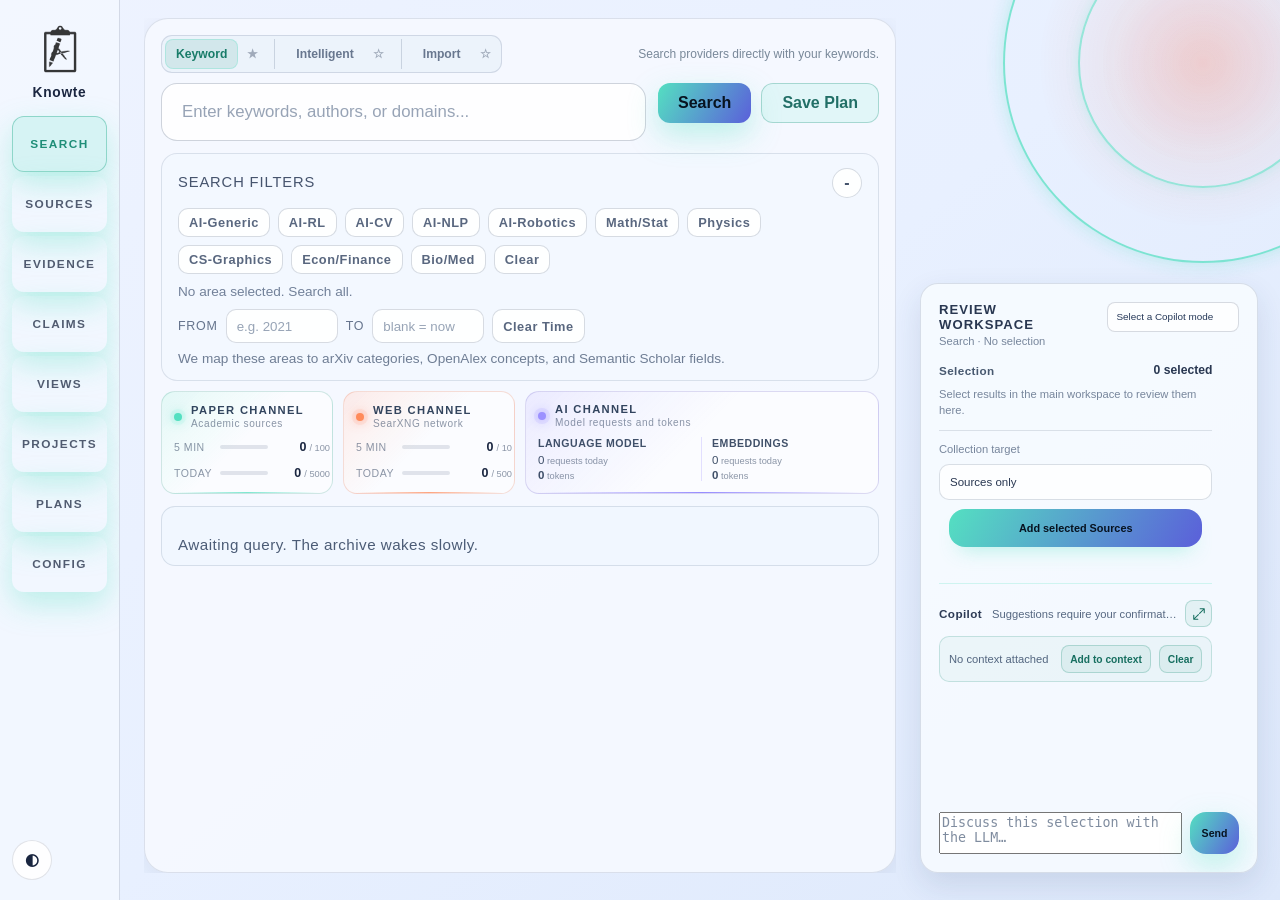
==== commit 5680a278: "v0.5.1: add scoped Claim auditing, smarter proposal review, batch tagging, and workflow refinements." ====
--- a/knowte/web/index.html
+++ b/knowte/web/index.html
@@ -27,10 +27,10 @@
         </div>
         <nav class="side-nav">
           <button class="side-link is-active" type="button" data-target="search-panel">Search</button>
-          <button class="side-link" type="button" data-target="sources-panel">Sources</button>
-          <button class="side-link" type="button" data-target="evidence-panel">Evidence</button>
-          <button class="side-link" type="button" data-target="claims-panel">Claims</button>
-          <button class="side-link" type="button" data-target="views-panel">Views</button>
+          <button class="side-link" type="button" data-target="sources-panel"><span>Sources</span><span class="side-link-signal" aria-hidden="true"><svg viewBox="0 0 24 24"><path d="M18 8a6 6 0 0 0-12 0c0 7-3 7-3 9h18c0-2-3-2-3-9M10 21h4" /></svg></span></button>
+          <button class="side-link" type="button" data-target="evidence-panel"><span>Evidence</span><span class="side-link-signal" aria-hidden="true"><svg viewBox="0 0 24 24"><path d="M18 8a6 6 0 0 0-12 0c0 7-3 7-3 9h18c0-2-3-2-3-9M10 21h4" /></svg></span></button>
+          <button class="side-link" type="button" data-target="claims-panel"><span>Claims</span><span class="side-link-signal" aria-hidden="true"><svg viewBox="0 0 24 24"><path d="M18 8a6 6 0 0 0-12 0c0 7-3 7-3 9h18c0-2-3-2-3-9M10 21h4" /></svg></span></button>
+          <button class="side-link" type="button" data-target="views-panel"><span>Views</span><span class="side-link-signal" aria-hidden="true"><svg viewBox="0 0 24 24"><path d="M18 8a6 6 0 0 0-12 0c0 7-3 7-3 9h18c0-2-3-2-3-9M10 21h4" /></svg></span></button>
           <button class="side-link" type="button" data-target="create-panel">Projects</button>
           <button class="side-link" type="button" data-target="plans-panel">Plans</button>
           <button class="side-link" type="button" data-target="config-panel">Config</button>
@@ -318,8 +318,15 @@
                 </div>
                 <div class="stage-toolbar-tools">
                   <button class="review-queue-action" type="button" id="evidence-proposals-toggle" aria-controls="evidence-proposal-board" aria-expanded="false">Awaiting review · 0</button>
-                  <label class="tag-filter-control">Tag<select id="evidence-tag-filter" aria-label="Filter Evidence by Tag"><option value="">All Tags</option></select></label>
+                  <button type="button" class="semantic-action" id="evidence-batch-tag" disabled>+ Tag</button>
                   <label class="master-select" title="Select all visible Evidence"><input type="checkbox" id="evidence-library-select-all" /> Select all</label>
+                </div>
+              </div>
+              <div class="entity-filter-row">
+                <span class="entity-filter-title">Tag Filter</span>
+                <div class="entity-filter-fields">
+                  <div class="tag-filter-control tag-multiselect" id="evidence-tag-filter"><span>Any of</span><details><summary><span>0 selected</span></summary><div class="tag-multiselect-menu"></div></details></div>
+                  <div class="tag-filter-control tag-multiselect" id="evidence-tag-all-filter"><span>All of</span><details><summary><span>0 selected</span></summary><div class="tag-multiselect-menu"></div></details></div>
                 </div>
               </div>
               <label class="claim-proposal-focus"><span>Focus <small>optional</small></span><input id="claim-proposal-focus" type="text" maxlength="2000" placeholder="What should become durable knowledge from the selected Evidence?" /></label>
@@ -353,10 +360,16 @@
                 <button class="primary-action" type="button" id="claims-build-view" disabled>Send to Wiki</button>
               </div>
               <div class="claims-toolbar-end">
+                <button class="semantic-action is-audit" type="button" id="claims-audit-toggle">Audit Claims</button>
+                <button class="review-queue-action" type="button" id="claims-proposals-toggle" aria-controls="claim-proposal-board" aria-expanded="false">Awaiting review · 0</button>
+              </div>
+            </div>
+            <div class="entity-filter-row">
+              <span class="entity-filter-title">Tag Filter</span>
+              <div class="entity-filter-fields">
                 <label class="tag-filter-control">Status<select id="claims-review-filter" aria-label="Filter Claims by review status"><option value="">All Claims</option><option value="accepted">Accepted</option><option value="disputed">Disputed</option></select></label>
-                <label class="tag-filter-control">Tag<select id="claims-tag-filter" aria-label="Filter Claims by Tag"><option value="">All Tags</option></select></label>
-                <button class="review-queue-action" type="button" id="claims-proposals-toggle" aria-controls="claim-proposal-board" aria-expanded="false">Awaiting review · 0</button>
-                <label class="master-select" title="Select all visible Claims"><input type="checkbox" id="claims-select-all" /> Select all</label>
+                <div class="tag-filter-control tag-multiselect" id="claims-tag-filter"><span>Any of</span><details><summary><span>0 selected</span></summary><div class="tag-multiselect-menu"></div></details></div>
+                <div class="tag-filter-control tag-multiselect" id="claims-tag-all-filter"><span>All of</span><details><summary><span>0 selected</span></summary><div class="tag-multiselect-menu"></div></details></div>
               </div>
             </div>
             <section class="handoff-return" id="claims-handoff-return" hidden>
@@ -387,7 +400,35 @@
               </div>
               <small id="claim-create-status" role="status"></small>
             </div>
+            <div class="claims-list-controls" id="claims-list-controls">
+              <button type="button" class="semantic-action" id="claims-batch-tag" disabled>+ Tag</button>
+              <label class="master-select" title="Select all visible Claims"><input type="checkbox" id="claims-select-all" /> Select all</label>
+            </div>
             <details class="claim-proposal-report" id="claim-proposal-report" hidden><summary id="claim-proposal-report-summary">Latest proposal run</summary><div id="claim-proposal-report-body"></div></details>
+            <section class="claim-audit-board" id="claim-audit-board" hidden>
+              <div class="claim-audit-head">
+                <div><strong>Audit Claims</strong><small>Scan every Claim in the selected scope; only likely pairs are sent to the model.</small></div>
+                <button type="button" class="reader-toolbar-btn" id="claim-audit-close">× <span>Close</span></button>
+              </div>
+              <div class="claim-audit-config" id="claim-audit-config">
+                <label>Scope<select id="claim-audit-scope"><option value="library">Entire Library</option><option value="tags">Under selected Tags</option></select></label>
+                <label>Model<select id="claim-audit-model" aria-label="Model for Claim audit"></select></label>
+              </div>
+              <div class="claim-audit-tags" id="claim-audit-tags" hidden>
+                <div class="tag-filter-control tag-multiselect" id="claim-audit-any-tags"><span>Any of</span><details><summary><span>0 selected</span></summary><div class="tag-multiselect-menu"></div></details></div>
+                <div class="tag-filter-control tag-multiselect" id="claim-audit-all-tags"><span>All of</span><details><summary><span>0 selected</span></summary><div class="tag-multiselect-menu"></div></details></div>
+              </div>
+              <div class="claim-audit-estimate" id="claim-audit-estimate">Preview the scope before starting.</div>
+              <div class="claim-audit-progress" id="claim-audit-progress" hidden><div><span id="claim-audit-progress-label">Preparing audit…</span><strong id="claim-audit-progress-count"></strong></div><progress id="claim-audit-progress-bar" max="1" value="0"></progress></div>
+              <pre class="claim-audit-raw" id="claim-audit-raw" hidden></pre>
+              <div class="claim-audit-actions">
+                <button type="button" class="save-plan-btn stage-save-action" id="claim-audit-preview">Preview</button>
+                <button type="button" class="primary-action" id="claim-audit-start">Start audit</button>
+                <button type="button" class="semantic-action is-edit" id="claim-audit-pause" hidden>Pause</button>
+                <button type="button" class="semantic-action is-edit" id="claim-audit-resume" hidden>Resume</button>
+                <button type="button" class="semantic-action is-destructive" id="claim-audit-cancel" hidden>Cancel</button>
+              </div>
+            </section>
             <section class="claim-proposal-board" id="claim-proposal-board" hidden>
               <div class="claim-section-head"><strong>Awaiting review</strong><small>Kept until you Accept, Keep disputed, or Discard.</small></div>
               <div id="claim-proposal-list"></div>
@@ -419,6 +460,7 @@
                   <button type="button" class="review-queue-action" id="wiki-proposals-toggle" aria-expanded="false">Awaiting review · 0</button>
                 </div>
               </div>
+              <small class="knowledge-status wiki-action-status" id="wiki-status" role="status"></small>
               <section class="incoming-tray wiki-incoming" id="wiki-incoming-tray" hidden>
                 <div class="incoming-tray-head"><div><strong id="wiki-incoming-title">Incoming Claims · 0</strong><small>These Claims remain global and will be included in the next Wiki proposal.</small></div><button type="button" class="incoming-clear-action" id="wiki-incoming-clear">Clear</button></div>
                 <div class="incoming-items" id="wiki-incoming-items"></div>
@@ -439,7 +481,6 @@
                 <div class="wiki-reading-actions"><small id="wiki-reading-scope"></small><label class="ai-action-model"><span>Model</span><select id="article-model-select" aria-label="Model for Article generation"></select></label><button type="button" class="primary-action" id="wiki-reading-run">Generate</button></div>
               </section>
               <article class="wiki-reading" id="wiki-reading" hidden></article>
-              <small class="knowledge-status" id="wiki-status" role="status"></small>
             </section>
             <section class="view-detail legacy-views-compat" id="view-detail" hidden>
               <div class="view-detail-toolbar">
--- a/knowte/web/styles.css
+++ b/knowte/web/styles.css
@@ -207,6 +207,10 @@
 }
 
 .side-link {
+  display: flex;
+  align-items: center;
+  justify-content: center;
+  gap: 4px;
   border: 1px solid transparent;
   border-radius: 12px;
   background: transparent;
@@ -216,6 +220,57 @@
   text-transform: uppercase;
   letter-spacing: 0.12em;
   cursor: pointer;
+}
+
+.side-link-signal {
+  display: none;
+  flex: 0 0 12px;
+  width: 12px;
+  height: 12px;
+}
+
+.side-link.is-processing .side-link-signal,
+.side-link.has-result .side-link-signal {
+  display: inline-grid;
+  place-items: center;
+}
+
+.side-link.is-processing .side-link-signal::before {
+  width: 8px;
+  height: 8px;
+  content: "";
+  border: 2px solid rgba(84, 224, 193, 0.25);
+  border-top-color: var(--glow);
+  border-radius: 50%;
+  animation: side-task-spin 0.8s linear infinite;
+}
+
+.side-link.is-processing .side-link-signal svg {
+  display: none;
+}
+
+.side-link.has-result .side-link-signal {
+  color: var(--glow);
+  animation: tab-result-pulse 1.2s ease-in-out infinite;
+}
+
+.side-link.has-result .side-link-signal svg {
+  width: 12px;
+  height: 12px;
+  fill: none;
+  stroke: currentColor;
+  stroke-width: 2;
+  stroke-linecap: round;
+  stroke-linejoin: round;
+}
+
+@keyframes tab-result-pulse {
+  0%, 100% { opacity: 0.72; }
+  50% { opacity: 1; filter: drop-shadow(0 0 5px rgba(84, 224, 193, 0.55)); }
+}
+
+@keyframes side-task-spin {
+  to { transform: rotate(360deg); }
 }
 
 .side-count {
@@ -406,9 +461,9 @@
 }
 
 .search-run-actions button {
-  min-height: 48px;
+  min-height: 40px;
   padding: 0 20px;
-  border-radius: 14px;
+  border-radius: 12px;
   white-space: nowrap;
 }
 
@@ -1153,6 +1208,8 @@
 }
 
 .review-copilot {
+  display: flex;
+  flex-direction: column;
   min-height: 120px;
   flex: 1;
   margin-top: 4px;
@@ -1243,12 +1300,15 @@
 
 .chat-context-status {
   display: block;
+  flex: none;
   min-width: 0;
   min-height: 0;
-  margin-top: 5px;
+  margin: 2px 0 4px;
+  padding: 0 2px;
   overflow-wrap: anywhere;
   color: rgba(232, 240, 255, 0.58);
   font-size: 0.66rem;
+  line-height: 1.4;
 }
 
 .chat-context-status:empty {
@@ -2446,10 +2506,12 @@
 }
 
 button {
+  overflow: hidden;
   padding: 0 28px;
   border-radius: 16px;
   border: none;
   background: linear-gradient(120deg, var(--glow), var(--violet));
+  background-clip: padding-box;
   color: #071320;
   font-weight: 600;
   font-size: 1rem;
@@ -2457,6 +2519,7 @@
   min-height: 56px;
   box-shadow: 0 12px 30px rgba(84, 224, 193, 0.35);
   transition: transform 0.2s ease, box-shadow 0.2s ease;
+  isolation: isolate;
 }
 
 button:hover {
@@ -2671,6 +2734,151 @@
   background: rgba(6, 10, 21, 0.64);
   color: var(--mist);
   font: inherit;
+}
+
+.tag-multiselect > span {
+  white-space: nowrap;
+}
+
+.tag-multiselect details {
+  position: relative;
+}
+
+.tag-multiselect summary {
+  position: relative;
+  display: flex;
+  align-items: center;
+  width: auto;
+  min-width: 108px;
+  max-width: 180px;
+  min-height: 32px;
+  padding: 5px 27px 5px 9px;
+  overflow: hidden;
+  border: 1px solid rgba(232, 240, 255, 0.13);
+  border-radius: 9px;
+  background: rgba(6, 10, 21, 0.64);
+  color: var(--mist);
+  cursor: pointer;
+  list-style: none;
+  box-sizing: border-box;
+}
+
+.tag-multiselect summary::-webkit-details-marker {
+  display: none;
+}
+
+.tag-multiselect summary::after {
+  position: absolute;
+  right: 10px;
+  content: "⌄";
+  color: currentColor;
+  font-size: 0.78rem;
+}
+
+.tag-multiselect summary > span {
+  overflow: hidden;
+  text-overflow: ellipsis;
+  white-space: nowrap;
+}
+
+.tag-multiselect-menu {
+  position: absolute;
+  z-index: 30;
+  top: calc(100% + 6px);
+  right: 0;
+  display: grid;
+  gap: 3px;
+  width: 218px;
+  max-height: 260px;
+  padding: 8px;
+  overflow-y: auto;
+  border: 1px solid rgba(232, 240, 255, 0.14);
+  border-radius: 11px;
+  background: rgba(8, 14, 28, 0.98);
+  box-shadow: 0 14px 30px rgba(0, 0, 0, 0.32);
+}
+
+.tag-multiselect-menu > small {
+  padding: 2px 4px 6px;
+  color: var(--muted);
+  font-size: 0.64rem;
+}
+
+.tag-multiselect-menu label {
+  display: flex;
+  align-items: center;
+  gap: 7px;
+  min-width: 0;
+  padding: 5px 6px;
+  border-radius: 7px;
+  color: var(--mist);
+  font-size: 0.7rem;
+  cursor: pointer;
+  overflow-wrap: anywhere;
+}
+
+.tag-multiselect-menu label:hover {
+  background: rgba(84, 224, 193, 0.08);
+}
+
+.tag-multiselect-menu input {
+  flex: 0 0 auto;
+  margin: 0;
+}
+
+.tag-multiselect-menu button {
+  justify-self: end;
+  width: auto;
+  min-height: 27px;
+  margin-top: 4px;
+  padding: 3px 8px;
+  border: 1px solid rgba(232, 240, 255, 0.12);
+  border-radius: 7px;
+  background: transparent;
+  color: var(--muted);
+  box-shadow: none;
+  font-size: 0.66rem;
+}
+
+.tag-multiselect-menu button:hover {
+  transform: none;
+  background: rgba(255, 255, 255, 0.05);
+  box-shadow: none;
+}
+
+.entity-filter-row {
+  display: flex;
+  align-items: center;
+  justify-content: space-between;
+  gap: 12px;
+  min-width: 0;
+  margin: -2px 0 10px;
+  padding: 8px 10px;
+  border: 1px solid rgba(232, 240, 255, 0.09);
+  border-radius: 11px;
+  background: rgba(255, 255, 255, 0.022);
+}
+
+.entity-filter-title {
+  flex: 0 0 auto;
+  color: rgba(232, 240, 255, 0.46);
+  font-size: 0.64rem;
+  font-weight: 800;
+  letter-spacing: 0.1em;
+  text-transform: uppercase;
+  white-space: nowrap;
+}
+
+.entity-filter-fields {
+  display: flex;
+  align-items: center;
+  gap: 10px;
+  min-width: 0;
+  flex-wrap: wrap;
+}
+
+.entity-filter-fields > .tag-filter-control:last-child select {
+  min-width: 72px;
 }
 
 .claims-toolbar {
@@ -3550,8 +3758,195 @@
   background: rgba(12, 19, 35, 0.58);
 }
 
+.claim-audit-board {
+  display: grid;
+  gap: 14px;
+  padding: 16px;
+  border: 1px solid rgba(125, 112, 255, 0.26);
+  border-radius: 15px;
+  background: linear-gradient(145deg, rgba(125, 112, 255, 0.07), rgba(84, 224, 193, 0.025));
+}
+
+.claim-audit-head,
+.claim-audit-head > div,
+.claim-audit-progress > div {
+  display: flex;
+  align-items: center;
+  justify-content: space-between;
+  gap: 10px;
+}
+
+.claim-audit-head > div {
+  align-items: flex-start;
+  flex-direction: column;
+  gap: 3px;
+}
+
+.claim-audit-head strong {
+  color: var(--text);
+  font-size: 0.94rem;
+}
+
+.claim-audit-head small,
+.claim-audit-estimate,
+.claim-audit-progress {
+  color: var(--mist);
+  font-size: 0.74rem;
+  line-height: 1.5;
+}
+
+.claim-audit-config {
+  display: grid;
+  grid-template-columns: minmax(180px, 0.7fr) minmax(240px, 1.3fr);
+  gap: 10px;
+}
+
+.claim-audit-config label {
+  display: grid;
+  gap: 6px;
+  color: rgba(232, 240, 255, 0.58);
+  font-size: 0.68rem;
+  font-weight: 750;
+  letter-spacing: 0.07em;
+  text-transform: uppercase;
+}
+
+.claim-audit-config select {
+  width: 100%;
+  min-width: 0;
+  height: 38px;
+  padding: 7px 10px;
+  border: 1px solid rgba(232, 240, 255, 0.14);
+  border-radius: 9px;
+  background: rgba(6, 10, 21, 0.64);
+  color: var(--mist);
+  font: inherit;
+  text-transform: none;
+  letter-spacing: normal;
+}
+
+.claim-audit-tags {
+  display: flex;
+  flex-wrap: wrap;
+  gap: 10px;
+}
+
+.claim-audit-tags .tag-multiselect {
+  min-width: min(240px, 100%);
+}
+
+.claim-audit-estimate {
+  padding: 10px 12px;
+  border: 1px solid rgba(232, 240, 255, 0.09);
+  border-radius: 10px;
+  background: rgba(6, 10, 21, 0.28);
+}
+
+.claim-audit-progress {
+  display: grid;
+  gap: 7px;
+}
+
+.claim-audit-progress strong {
+  color: var(--text);
+  font-size: 0.7rem;
+  white-space: nowrap;
+}
+
+.claim-audit-progress progress {
+  width: 100%;
+  height: 7px;
+  accent-color: var(--glow);
+}
+
+.claim-audit-raw {
+  max-height: 220px;
+  margin: 0;
+  overflow: auto;
+  padding: 11px;
+  border: 1px solid rgba(255, 104, 122, 0.2);
+  border-radius: 10px;
+  color: var(--mist);
+  font-size: 0.7rem;
+  line-height: 1.5;
+  white-space: pre-wrap;
+}
+
+.claim-audit-actions {
+  display: flex;
+  justify-content: flex-end;
+  gap: 9px;
+}
+
+.claim-audit-actions button {
+  width: auto;
+  min-height: 32px;
+  padding: 5px 11px;
+  font-size: 0.72rem;
+  box-shadow: none;
+}
+
+.claims-workspace.is-auditing > .entity-filter-row,
+.claims-workspace.is-auditing > .handoff-return,
+.claims-workspace.is-auditing > .incoming-tray,
+.claims-workspace.is-auditing > .claim-create-card,
+.claims-workspace.is-auditing > .claims-list-controls,
+.claims-workspace.is-auditing > .claim-proposal-report,
+.claims-workspace.is-auditing > .claim-proposal-board,
+.claims-workspace.is-auditing > .claims-list,
+.claims-workspace.is-auditing > .knowledge-status {
+  display: none !important;
+}
+
+.claims-workspace.is-auditing > .claims-toolbar {
+  justify-content: flex-end;
+}
+
+.claims-workspace.is-auditing > .claims-toolbar .claim-selection-actions {
+  display: none;
+}
+
+body[data-theme="light"] .claim-audit-board {
+  border-color: rgba(91, 76, 191, 0.2);
+  background: linear-gradient(145deg, rgba(91, 76, 191, 0.055), rgba(84, 224, 193, 0.03));
+}
+
+body[data-theme="light"] .claim-audit-head strong,
+body[data-theme="light"] .claim-audit-progress strong {
+  color: #172b49;
+}
+
+body[data-theme="light"] .claim-audit-head small,
+body[data-theme="light"] .claim-audit-estimate,
+body[data-theme="light"] .claim-audit-progress,
+body[data-theme="light"] .claim-audit-config label,
+body[data-theme="light"] .claim-audit-raw {
+  color: rgba(40, 59, 88, 0.7);
+}
+
+body[data-theme="light"] .claim-audit-config select,
+body[data-theme="light"] .claim-audit-estimate {
+  border-color: rgba(40, 59, 88, 0.15);
+  background: rgba(255, 255, 255, 0.72);
+  color: #263959;
+}
+
+@media (max-width: 760px) {
+  .claim-audit-config { grid-template-columns: 1fr; }
+  .claim-audit-actions { flex-wrap: wrap; }
+}
+
 .claim-create-card {
   margin-bottom: 12px;
+}
+
+.claims-list-controls {
+  display: flex;
+  align-items: center;
+  justify-content: flex-end;
+  gap: 7px;
+  min-height: 28px;
+  margin: -4px 0 8px;
 }
 
 .claim-proposal-focus {
@@ -3686,6 +4081,52 @@
   max-height: 160px;
   object-fit: contain;
   border-radius: 9px;
+}
+
+.evidence-library-card-footer {
+  display: flex;
+  align-items: center;
+  justify-content: space-between;
+  gap: 12px;
+  min-width: 0;
+}
+
+.evidence-library-card-footer > small {
+  min-width: 0;
+  color: var(--muted);
+}
+
+.evidence-library-card-footer .evidence-icon-action {
+  display: inline-flex;
+  flex: 0 0 28px;
+  align-items: center;
+  justify-content: center;
+  width: 28px;
+  min-width: 28px;
+  height: 28px;
+  min-height: 28px;
+  padding: 0;
+  border: 0;
+  border-radius: 8px;
+  background: transparent;
+  color: var(--accent);
+  box-shadow: none;
+}
+
+.evidence-library-card-footer .evidence-icon-action svg {
+  width: 17px;
+  height: 17px;
+  fill: none;
+  stroke: currentColor;
+  stroke-width: 2.2;
+  stroke-linecap: round;
+  stroke-linejoin: round;
+}
+
+.evidence-library-card-footer .evidence-icon-action:hover {
+  transform: none;
+  background: rgba(84, 224, 193, 0.1);
+  box-shadow: none;
 }
 
 .claim-create-card textarea,
@@ -3814,6 +4255,18 @@
   color: rgba(201, 195, 255, 0.9) !important;
 }
 
+.semantic-action.is-audit {
+  border-color: rgba(240, 173, 78, 0.4) !important;
+  border-radius: 10px;
+  background: rgba(240, 173, 78, 0.12) !important;
+  color: #f2bd68 !important;
+}
+
+.semantic-action.is-audit:hover {
+  border-color: rgba(240, 173, 78, 0.58) !important;
+  background: rgba(240, 173, 78, 0.18) !important;
+}
+
 .semantic-action.is-destructive,
 .incoming-clear-action {
   border-color: rgba(255, 104, 122, 0.24) !important;
@@ -3960,6 +4413,31 @@
   color: rgba(23, 43, 72, 0.92);
 }
 
+body[data-theme="light"] .tag-multiselect summary {
+  border-color: rgba(40, 59, 88, 0.18);
+  background: rgba(255, 255, 255, 0.78);
+  color: #263959;
+}
+
+body[data-theme="light"] .tag-multiselect-menu {
+  border-color: rgba(40, 59, 88, 0.16);
+  background: rgba(250, 252, 255, 0.99);
+  box-shadow: 0 14px 30px rgba(31, 48, 78, 0.16);
+}
+
+body[data-theme="light"] .tag-multiselect-menu label {
+  color: #263959;
+}
+
+body[data-theme="light"] .entity-filter-row {
+  border-color: rgba(40, 59, 88, 0.12);
+  background: rgba(255, 255, 255, 0.38);
+}
+
+body[data-theme="light"] .entity-filter-title {
+  color: rgba(40, 59, 88, 0.56);
+}
+
 .claim-statement {
   margin: 0;
   color: var(--mist);
@@ -4003,6 +4481,44 @@
   gap: 4px;
   padding-left: 10px;
   border-left: 2px solid rgba(84, 224, 193, 0.22);
+}
+
+.proposal-evidence-link {
+  display: grid;
+  gap: 3px;
+  width: 100%;
+  min-width: 0;
+  padding: 6px 8px;
+  border: 0;
+  border-radius: 8px;
+  background: transparent;
+  color: var(--mist);
+  box-shadow: none;
+  text-align: left;
+}
+
+button.proposal-evidence-link:hover {
+  transform: none;
+  background: rgba(84, 224, 193, 0.08);
+  box-shadow: none;
+}
+
+.proposal-evidence-link > span {
+  font-size: 0.72rem;
+  font-weight: 760;
+  text-transform: capitalize;
+}
+
+.proposal-evidence-link > small {
+  overflow: hidden;
+  color: var(--muted);
+  font-size: 0.68rem;
+  text-overflow: ellipsis;
+  white-space: nowrap;
+}
+
+.evidence-library-card.is-located {
+  animation: located-passage-pulse 0.8s ease-out 2;
 }
 
 .claim-card.is-withdrawn {
@@ -4186,6 +4702,12 @@
   border-color: rgba(91, 76, 191, 0.24) !important;
   background: rgba(91, 76, 191, 0.08) !important;
   color: #5145a7 !important;
+}
+
+body[data-theme="light"] .semantic-action.is-audit {
+  border-color: rgba(172, 108, 23, 0.3) !important;
+  background: rgba(224, 151, 53, 0.11) !important;
+  color: #9b6118 !important;
 }
 
 body[data-theme="light"] .semantic-action.is-destructive,
@@ -4964,9 +5486,11 @@
 .side-link.has-unsaved::after {
   content: "";
   display: inline-block;
+  flex: 0 0 7px;
   width: 7px;
   height: 7px;
-  margin-left: 8px;
+  margin-left: 1px;
+  margin-right: 4px;
   border-radius: 50%;
   background: var(--glow);
   box-shadow: 0 0 9px rgba(84, 224, 193, 0.7);
@@ -5838,11 +6362,11 @@
   }
 
   .shell {
-    grid-template-columns: 64px minmax(0, 1fr);
+    grid-template-columns: 88px minmax(0, 1fr);
   }
 
   .side-panel {
-    padding: 16px 10px;
+    padding: 16px 8px;
   }
 
   .side-brand {
@@ -5861,8 +6385,9 @@
 
   .side-link {
     padding: 8px 2px;
-    font-size: 0.6rem;
-    letter-spacing: 0.05em;
+    gap: 3px;
+    font-size: 0.57rem;
+    letter-spacing: 0.03em;
   }
 
   .theme-toggle {
@@ -7486,6 +8011,26 @@
 .wiki-toolbar #wiki-organize {
   border: 1px solid rgba(84, 224, 193, 0.3);
   box-shadow: 0 6px 16px rgba(84, 224, 193, 0.11);
+}
+
+.wiki-toolbar #wiki-organize.is-unavailable {
+  opacity: 0.62;
+}
+
+.wiki-toolbar #wiki-organize.is-attention {
+  animation: wiki-organize-attention 0.45s ease-in-out 2;
+}
+
+.wiki-action-status {
+  display: block;
+  margin: -5px 0 10px;
+}
+
+@keyframes wiki-organize-attention {
+  50% {
+    opacity: 1;
+    box-shadow: 0 0 0 3px rgba(255, 139, 91, 0.18);
+  }
 }
 
 .wiki-toolbar #wiki-proposals-toggle {
@@ -8077,6 +8622,17 @@
   margin-left: auto;
 }
 
+#evidence-batch-tag,
+#claims-batch-tag {
+  flex: 0 0 auto;
+  width: auto;
+  min-width: 58px;
+  height: 32px;
+  min-height: 32px;
+  padding: 5px 10px;
+  white-space: nowrap;
+}
+
 .source-evidence-proposer button {
   white-space: nowrap;
 }
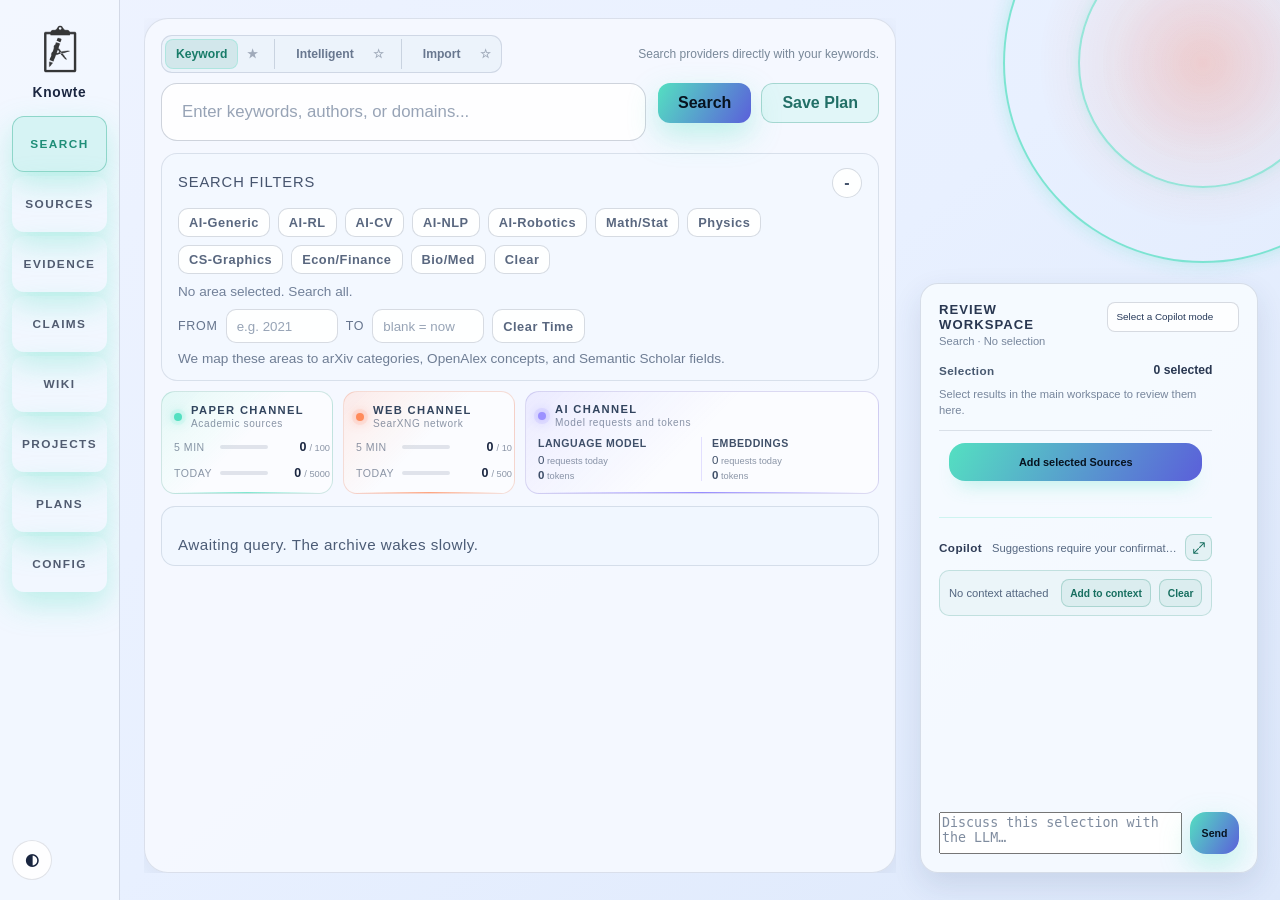
==== commit f83abcfa: "v0.6.0: introduce global Wiki and Projects with portable knowledge workflows." ====
--- a/knowte/web/index.html
+++ b/knowte/web/index.html
@@ -4,7 +4,7 @@
     <meta charset="utf-8" />
     <meta name="viewport" content="width=device-width, initial-scale=1" />
     <title>Knowte</title>
-    <link rel="stylesheet" href="styles.css?v=20260823a" />
+    <link rel="stylesheet" href="styles.css?v=20260827o" />
   </head>
   <body>
     <div class="noise" aria-hidden="true"></div>
@@ -30,7 +30,7 @@
           <button class="side-link" type="button" data-target="sources-panel"><span>Sources</span><span class="side-link-signal" aria-hidden="true"><svg viewBox="0 0 24 24"><path d="M18 8a6 6 0 0 0-12 0c0 7-3 7-3 9h18c0-2-3-2-3-9M10 21h4" /></svg></span></button>
           <button class="side-link" type="button" data-target="evidence-panel"><span>Evidence</span><span class="side-link-signal" aria-hidden="true"><svg viewBox="0 0 24 24"><path d="M18 8a6 6 0 0 0-12 0c0 7-3 7-3 9h18c0-2-3-2-3-9M10 21h4" /></svg></span></button>
           <button class="side-link" type="button" data-target="claims-panel"><span>Claims</span><span class="side-link-signal" aria-hidden="true"><svg viewBox="0 0 24 24"><path d="M18 8a6 6 0 0 0-12 0c0 7-3 7-3 9h18c0-2-3-2-3-9M10 21h4" /></svg></span></button>
-          <button class="side-link" type="button" data-target="views-panel"><span>Views</span><span class="side-link-signal" aria-hidden="true"><svg viewBox="0 0 24 24"><path d="M18 8a6 6 0 0 0-12 0c0 7-3 7-3 9h18c0-2-3-2-3-9M10 21h4" /></svg></span></button>
+          <button class="side-link" type="button" data-target="views-panel"><span>Wiki</span><span class="side-link-signal" aria-hidden="true"><svg viewBox="0 0 24 24"><path d="M18 8a6 6 0 0 0-12 0c0 7-3 7-3 9h18c0-2-3-2-3-9M10 21h4" /></svg></span></button>
           <button class="side-link" type="button" data-target="create-panel">Projects</button>
           <button class="side-link" type="button" data-target="plans-panel">Plans</button>
           <button class="side-link" type="button" data-target="config-panel">Config</button>
@@ -357,7 +357,6 @@
                   <option value="related">related</option>
                 </select>
                 <button class="save-plan-btn stage-save-action" type="button" id="claims-relate" disabled>Create relation</button>
-                <button class="primary-action" type="button" id="claims-build-view" disabled>Send to Wiki</button>
               </div>
               <div class="claims-toolbar-end">
                 <button class="semantic-action is-audit" type="button" id="claims-audit-toggle">Audit Claims</button>
@@ -442,8 +441,8 @@
           <div class="panel views-workspace">
             <div class="knowledge-panel-head">
               <div>
-                <div class="knowledge-panel-label">Views</div>
-                <small>Maintain one global Wiki, explore its Claim graph, and generate purpose-specific Articles when needed.</small>
+                <div class="knowledge-panel-label">Wiki</div>
+                <small>All reviewed active Claims belong to this global encyclopedia; organize their structure or explore their graph.</small>
               </div>
             </div>
             <section class="wiki-workspace" id="wiki-workspace">
@@ -455,32 +454,34 @@
                 </div>
                 <div class="stage-toolbar-tools">
                   <label class="ai-action-model"><span>Model</span><select id="wiki-model-select" aria-label="Model for Wiki organization"></select></label>
-                  <button type="button" class="save-plan-btn stage-save-action" id="wiki-generate-reading">Generate Article</button>
                   <button type="button" class="primary-action" id="wiki-organize">Organize with AI</button>
+                  <button type="button" class="semantic-action is-edit" id="wiki-edit-structure">Edit structure</button>
                   <button type="button" class="review-queue-action" id="wiki-proposals-toggle" aria-expanded="false">Awaiting review · 0</button>
                 </div>
               </div>
               <small class="knowledge-status wiki-action-status" id="wiki-status" role="status"></small>
-              <section class="incoming-tray wiki-incoming" id="wiki-incoming-tray" hidden>
-                <div class="incoming-tray-head"><div><strong id="wiki-incoming-title">Incoming Claims · 0</strong><small>These Claims remain global and will be included in the next Wiki proposal.</small></div><button type="button" class="incoming-clear-action" id="wiki-incoming-clear">Clear</button></div>
-                <div class="incoming-items" id="wiki-incoming-items"></div>
+              <div class="wiki-health-row">
+                <div class="wiki-health" id="wiki-health"></div>
+                <div class="wiki-portability-actions">
+                  <button type="button" class="review-queue-action" id="wiki-imports-toggle" disabled>Awaiting imports · 0</button>
+                  <label class="semantic-action is-export is-import" for="wiki-import-file">⇧ Import Wiki</label>
+                  <input id="wiki-import-file" type="file" accept=".zip,application/zip" hidden />
+                  <button type="button" class="semantic-action is-export" id="wiki-export">⇩ Export Wiki</button>
+                </div>
+              </div>
+              <section class="wiki-import-review" id="wiki-import-review" hidden>
+                <div class="wiki-review-head"><div><strong>Wiki import awaiting review</strong><small>Accept once to merge the complete trusted Wiki package and all of its knowledge.</small></div><button type="button" class="reader-toolbar-btn" id="wiki-import-close">× <span>Close</span></button></div>
+                <div id="wiki-import-list"></div>
               </section>
-              <div class="wiki-health" id="wiki-health"></div>
               <section class="wiki-main" id="wiki-main">
                 <nav class="wiki-tree" id="wiki-tree" aria-label="Wiki pages"></nav>
                 <article class="wiki-page" id="wiki-page"></article>
               </section>
               <section class="wiki-graph" id="wiki-graph" hidden></section>
               <section class="wiki-proposal-review" id="wiki-proposal-review" hidden>
-                <div class="wiki-review-head"><div><strong>Awaiting review</strong><small>Compare the proposed complete Wiki structure before applying it.</small></div><button type="button" class="reader-toolbar-btn" id="wiki-proposal-close">× <span>Close</span></button></div>
+                <div class="wiki-review-head"><div><strong>Awaiting review</strong><small>Review and adjust the proposed structure before applying it.</small></div><button type="button" class="reader-toolbar-btn" id="wiki-proposal-close">× <span>Close</span></button></div>
                 <div id="wiki-proposal-list"></div>
               </section>
-              <section class="wiki-reading-composer" id="wiki-reading-composer" hidden>
-                <div class="wiki-review-head"><div><strong>Generate an Article</strong><small>The model selects relevant Claims across the global Wiki for one concrete goal.</small></div><button type="button" class="reader-toolbar-btn" id="wiki-reading-close">× <span>Close</span></button></div>
-                <textarea id="wiki-reading-goal" rows="3" placeholder="What should this Article help you understand, decide, or explain?"></textarea>
-                <div class="wiki-reading-actions"><small id="wiki-reading-scope"></small><label class="ai-action-model"><span>Model</span><select id="article-model-select" aria-label="Model for Article generation"></select></label><button type="button" class="primary-action" id="wiki-reading-run">Generate</button></div>
-              </section>
-              <article class="wiki-reading" id="wiki-reading" hidden></article>
             </section>
             <section class="view-detail legacy-views-compat" id="view-detail" hidden>
               <div class="view-detail-toolbar">
@@ -553,6 +554,17 @@
               <button type="submit" id="artifact-create">Create Project</button>
             </form>
             <div class="knowledge-status" id="artifact-status" role="status"></div>
+            <div class="project-portability">
+              <label class="semantic-action is-export is-import" for="project-import-file">⇧ Import Project</label>
+              <input id="project-import-file" type="file" accept=".zip,application/zip" hidden />
+              <small>Only Knowte Project packages can be reviewed here.</small>
+            </div>
+            <section class="wiki-reading-composer project-reading-composer" id="wiki-reading-composer" hidden>
+              <div class="wiki-review-head"><div><strong id="project-reading-title">Generate an Article</strong><small>The model works only from the active Project's Claims.</small></div><button type="button" class="reader-toolbar-btn" id="wiki-reading-close">× <span>Close</span></button></div>
+              <textarea id="wiki-reading-goal" rows="3" placeholder="What should this Article help you understand, decide, or explain?"></textarea>
+              <div class="wiki-reading-actions"><small id="wiki-reading-scope"></small><label class="ai-action-model"><span>Model</span><select id="article-model-select" aria-label="Model for Article generation"></select></label><button type="button" class="primary-action" id="wiki-reading-run">Generate</button></div>
+            </section>
+            <article class="wiki-reading project-reading" id="wiki-reading" hidden></article>
             <div class="artifact-list" id="artifact-list"></div>
           </div>
         </section>
@@ -686,9 +698,10 @@
                         <option value="evidence">Evidence</option>
                         <option value="claim_proposal">Evidence · Claim proposal</option>
                         <option value="claims">Claims</option>
-                        <option value="wiki_maintenance">Views · Wiki maintenance</option>
-                        <option value="article_selection">Views · Article selection</option>
-                        <option value="article_writing">Views · Article writing</option>
+                        <option value="wiki_maintenance">Wiki · Organization</option>
+                        <option value="project_claim_recommendation">Projects · Claim recommendation</option>
+                        <option value="article_selection">Projects · Article selection</option>
+                        <option value="article_writing">Projects · Article writing</option>
                         <option value="views">Views</option>
                         <option value="artifact">Projects</option>
                       </select>
@@ -742,10 +755,18 @@
                   placeholder="http://127.0.0.1:8888/search"
                   aria-label="SearXNG base search URL"
                 />
+                <label for="searxng-proxy">Managed SearXNG proxy</label>
+                <input
+                  type="text"
+                  id="searxng-proxy"
+                  name="searxng-proxy"
+                  placeholder="Optional · http://host.docker.internal:7890"
+                  aria-label="Outgoing proxy for managed SearXNG"
+                />
                 <label class="config-check">
-                  <input type="checkbox" id="web-ignore-year-filter" /> Ignore year filter for Web Search
+                  <input type="checkbox" id="web-ignore-year-filter" checked /> Ignore year filter for Web Search
                 </label>
-                <small>A SearXNG service must be running at this URL. Managed setup prefers port 8888 and automatically chooses 8889–8898 if needed.</small>
+                <small>The proxy applies only to Knowte-managed SearXNG and restarts a running container when saved. Inside Docker, 127.0.0.1 refers to the container itself.</small>
                   </div>
                   <div class="managed-service" aria-labelledby="managed-searxng-title">
                 <div>
@@ -785,6 +806,8 @@
               </fieldset>
               <div class="config-actions">
                 <button class="config-save" type="button" id="save-config">Save</button>
+                <button class="config-save config-export" type="button" id="export-config">⇩ Export Config</button>
+                <label class="config-export-redact"><input type="checkbox" id="export-config-redact" checked /> Hide API keys and secrets</label>
                 <span class="config-status" id="config-status" role="status" aria-live="polite"></span>
               </div>
             </div>
@@ -845,10 +868,6 @@
             </div>
           </section>
           <section class="review-section review-actions" id="review-actions-section">
-            <label class="context-label" for="collect-artifact">Collection target</label>
-            <select id="collect-artifact">
-              <option value="">Sources only</option>
-            </select>
             <div class="context-action-row">
               <button class="context-primary-action" type="button" id="context-collect-selected">Add selected Sources</button>
             </div>
@@ -856,6 +875,8 @@
           </section>
           <section class="review-section" id="review-stage-actions" hidden>
             <span class="context-label">Next stage</span>
+            <label class="context-label" for="collect-artifact">Project target</label>
+            <select id="collect-artifact"><option value="">Choose a Project</option></select>
             <button class="context-primary-action" type="button" id="review-stage-advance" disabled>Continue</button>
             <small id="review-stage-status" role="status"></small>
           </section>
@@ -864,8 +885,7 @@
             <small id="evidence-selection-location">Select text in the Source reader.</small>
             <blockquote id="evidence-selection-quote" hidden></blockquote>
             <img id="evidence-snapshot-preview" alt="Selected Source region" hidden />
-            <label class="context-label" for="evidence-artifact">Attach to Project</label>
-            <select id="evidence-artifact"><option value="">Evidence only</option></select>
+            <select id="evidence-artifact" hidden><option value="">Evidence only</option></select>
             <button class="context-primary-action" type="button" id="create-evidence" disabled>Create Evidence</button>
             <div class="review-evidence-list" id="review-evidence-list"></div>
             <div class="review-section-head"><span class="context-label">Annotation</span><small id="annotation-target-label">Source</small></div>
@@ -937,12 +957,12 @@
     <section class="evidence-quick-editor" id="evidence-quick-editor" hidden>
       <div class="evidence-quick-head"><strong id="evidence-quick-title">Evidence</strong><small id="evidence-quick-kind"></small></div>
       <p id="evidence-quick-preview"></p>
-      <label>Destination<select id="evidence-quick-artifact"><option value="">Evidence only</option></select></label>
+      <select id="evidence-quick-artifact" hidden><option value="">Evidence only</option></select>
       <label>Tags<input id="evidence-quick-tags" placeholder="Comma-separated" /></label>
       <label>Annotation<textarea id="evidence-quick-annotation" rows="2" placeholder="Optional note, question, or warning"></textarea></label>
       <div class="evidence-quick-actions"><button type="button" id="evidence-quick-discard">Discard</button><button type="button" id="evidence-quick-save">Save</button></div>
       <small id="evidence-quick-status" role="status"></small>
     </section>
-    <script src="app.js?v=20260823b"></script>
+    <script src="app.js?v=20260827o"></script>
   </body>
 </html>
--- a/knowte/web/styles.css
+++ b/knowte/web/styles.css
@@ -1175,7 +1175,7 @@
   border-radius: 10px;
   background: rgba(9, 16, 32, 0.72);
   color: var(--mist);
-  font-size: 0.72rem;
+  font-size: 0.68rem;
   font-weight: 500;
   line-height: 1.25;
 }
@@ -4231,10 +4231,14 @@
 }
 
 .semantic-action {
+  display: inline-flex;
+  align-items: center;
+  justify-content: center;
   min-height: 29px;
   padding: 4px 9px;
   border: 1px solid transparent;
   font-size: 0.69rem;
+  line-height: 1.1;
   box-shadow: none;
 }
 
@@ -4265,6 +4269,18 @@
 .semantic-action.is-audit:hover {
   border-color: rgba(240, 173, 78, 0.58) !important;
   background: rgba(240, 173, 78, 0.18) !important;
+}
+
+.semantic-action.is-export {
+  border-color: rgba(82, 201, 192, 0.3) !important;
+  border-radius: 999px;
+  background: rgba(82, 201, 192, 0.08) !important;
+  color: #79d9cf !important;
+}
+
+.semantic-action.is-export:hover:not(:disabled) {
+  border-color: rgba(82, 201, 192, 0.48) !important;
+  background: rgba(82, 201, 192, 0.14) !important;
 }
 
 .semantic-action.is-destructive,
@@ -4710,6 +4726,12 @@
   color: #9b6118 !important;
 }
 
+body[data-theme="light"] .semantic-action.is-export {
+  border-color: rgba(31, 131, 124, 0.25) !important;
+  background: rgba(31, 131, 124, 0.07) !important;
+  color: #237b75 !important;
+}
+
 body[data-theme="light"] .semantic-action.is-destructive,
 body[data-theme="light"] .incoming-clear-action {
   border-color: rgba(180, 62, 78, 0.22) !important;
@@ -5371,6 +5393,29 @@
   display: flex;
   align-items: center;
   gap: 12px;
+}
+
+.config-export-redact {
+  display: inline-flex;
+  align-items: center;
+  gap: 7px;
+  color: var(--muted);
+  font-size: 0.86rem;
+}
+
+.config-export-redact input {
+  width: 16px;
+  height: 16px;
+}
+
+.wiki-portability-actions {
+  display: flex;
+  align-items: center;
+  gap: 10px;
+}
+
+.wiki-import-review {
+  margin-top: 14px;
 }
 
 .config-status {
@@ -8026,6 +8071,31 @@
   margin: -5px 0 10px;
 }
 
+.wiki-health-row {
+  display: flex;
+  align-items: center;
+  justify-content: space-between;
+  gap: 12px;
+}
+
+.wiki-portability-actions .semantic-action {
+  flex: 0 0 auto;
+  min-height: 32px;
+  height: 32px;
+  padding: 5px 11px;
+  white-space: nowrap;
+}
+
+.wiki-portability-actions #wiki-imports-toggle {
+  flex: 0 0 auto;
+  min-height: 32px;
+  height: 32px;
+  padding: 5px 11px;
+  border-radius: 999px;
+  font-size: 0.69rem;
+  white-space: nowrap;
+}
+
 @keyframes wiki-organize-attention {
   50% {
     opacity: 1;
@@ -8074,18 +8144,36 @@
   min-height: 24px;
 }
 
-.wiki-health span {
+.wiki-health span,
+.wiki-health button {
+  width: auto;
+  min-height: 0;
   padding: 4px 8px;
   border: 1px solid rgba(232, 240, 255, 0.09);
   border-radius: 999px;
+  background: transparent;
   color: rgba(232, 240, 255, 0.48);
+  box-shadow: none;
   font-size: 0.65rem;
   font-weight: 700;
 }
 
-.wiki-health span.needs-attention {
+.wiki-health span.needs-attention,
+.wiki-health button.needs-attention {
   border-color: rgba(255, 190, 92, 0.22);
   color: rgba(255, 205, 126, 0.82);
+}
+
+.wiki-health button:not(:disabled):hover,
+.wiki-health button.is-active {
+  transform: none;
+  border-color: rgba(255, 190, 92, 0.42);
+  background: rgba(255, 190, 92, 0.08);
+  box-shadow: none;
+}
+
+.wiki-health button:disabled {
+  cursor: default;
 }
 
 .wiki-main {
@@ -8210,12 +8298,25 @@
   text-transform: capitalize;
 }
 
-.wiki-claim-card > p {
+.wiki-claim-statement {
+  width: 100%;
+  min-height: 0;
+  padding: 0;
+  border: 0;
+  background: transparent;
   max-width: none;
   margin: 0;
   color: rgba(238, 244, 255, 0.88);
+  box-shadow: none;
   font-size: 0.78rem;
   line-height: 1.52;
+  text-align: left;
+}
+
+.wiki-claim-statement:hover {
+  transform: none;
+  color: var(--glow);
+  box-shadow: none;
 }
 
 .wiki-claim-evidence,
@@ -8225,7 +8326,7 @@
   gap: 5px;
 }
 
-.wiki-claim-evidence button,
+.wiki-claim-evidence span,
 .wiki-reading-citations button {
   width: auto;
   min-height: 25px;
@@ -8267,14 +8368,19 @@
 }
 
 .wiki-graph-canvas svg { position: absolute; inset: 0; width: 100%; height: 100%; }
-.wiki-graph-canvas line { stroke: rgba(125, 112, 255, 0.32); stroke-width: 2; }
+.wiki-graph-canvas line { stroke: rgba(125, 112, 255, 0.32); stroke-width: 2; transition: opacity 140ms ease, stroke-width 140ms ease; }
 .wiki-graph-canvas line[data-relation="supports"] { stroke: rgba(84, 224, 193, 0.45); }
 .wiki-graph-canvas line[data-relation="contradicts"] { stroke: rgba(255, 112, 139, 0.5); stroke-dasharray: 8 5; }
+.wiki-graph-canvas marker path { fill: rgba(125, 112, 255, 0.65); }
+.wiki-graph-canvas marker[id="wiki-arrow-supports"] path { fill: rgba(84, 224, 193, 0.72); }
+.wiki-graph-canvas marker[id="wiki-arrow-contradicts"] path { fill: rgba(255, 112, 139, 0.75); }
+.wiki-graph-canvas line.is-dimmed { opacity: 0.12; }
+.wiki-graph-canvas line.is-focused { opacity: 1; stroke-width: 3; }
 
 .wiki-graph-node {
   position: absolute;
   width: clamp(130px, 18%, 190px);
-  min-height: 52px;
+  height: 64px;
   padding: 8px 10px;
   transform: translate(-50%, -50%);
   border: 1px solid rgba(232, 240, 255, 0.13);
@@ -8285,7 +8391,26 @@
   font-size: 0.62rem;
   line-height: 1.35;
   text-align: left;
-}
+  transition: border-color 140ms ease, box-shadow 140ms ease, opacity 140ms ease, color 140ms ease;
+}
+
+.wiki-graph-node > span {
+  display: -webkit-box;
+  overflow: hidden;
+  -webkit-box-orient: vertical;
+  -webkit-line-clamp: 3;
+}
+
+.wiki-graph-node:hover,
+.wiki-graph-node:focus-visible {
+  transform: translate(-50%, -50%);
+  border-color: rgba(84, 224, 193, 0.62);
+  color: var(--mist);
+  box-shadow: 0 10px 26px rgba(0, 0, 0, 0.3), 0 0 0 2px rgba(84, 224, 193, 0.08);
+}
+
+.wiki-graph-node.is-dimmed { opacity: 0.24; }
+.wiki-graph-node.is-focused { border-color: var(--glow); }
 
 .wiki-graph-legend { display: flex; justify-content: flex-end; gap: 10px; }
 .wiki-graph-legend span { color: rgba(232, 240, 255, 0.5); font-size: 0.62rem; }
@@ -8294,6 +8419,7 @@
 .wiki-graph-legend span[data-relation="contradicts"]::before { border-color: rgba(255, 112, 139, 0.7); border-style: dashed; }
 
 .wiki-proposal-review,
+.wiki-import-review,
 .wiki-reading-composer,
 .wiki-reading {
   display: grid;
@@ -8344,6 +8470,233 @@
 .wiki-proposal-gaps { display: flex; flex-wrap: wrap; gap: 5px; }
 .wiki-proposal-gaps span { padding: 4px 7px; border-radius: 7px; background: rgba(255, 190, 92, 0.07); color: rgba(255, 205, 126, 0.72); font-size: 0.62rem; }
 
+.wiki-patch-compact,
+.wiki-patch-editor-head,
+.wiki-patch-tree-head,
+.wiki-patch-actions {
+  display: flex;
+  align-items: center;
+  justify-content: space-between;
+  gap: 10px;
+}
+
+.wiki-patch-compact > div,
+.wiki-patch-editor-head > div,
+.wiki-patch-unorganized-head { display: grid; gap: 3px; }
+
+.wiki-patch-compact strong,
+.wiki-patch-editor-head strong,
+.wiki-patch-tree-head strong,
+.wiki-patch-unorganized-head strong {
+  color: rgba(238, 244, 255, 0.86);
+  font-size: 0.74rem;
+}
+
+.wiki-patch-compact small,
+.wiki-patch-editor-head small,
+.wiki-patch-unorganized-head small {
+  color: rgba(232, 240, 255, 0.5);
+  font-size: 0.62rem;
+}
+
+.wiki-patch-dirty { flex: 0 0 auto; color: rgba(255, 205, 126, 0.72); font-size: 0.62rem; }
+
+.wiki-patch-editor {
+  display: grid;
+  grid-template-columns: minmax(190px, 0.34fr) minmax(0, 1fr);
+  gap: 12px;
+  min-width: 0;
+  min-height: 390px;
+}
+
+.wiki-patch-tree,
+.wiki-patch-detail {
+  min-width: 0;
+  padding: 11px;
+  border: 1px solid rgba(232, 240, 255, 0.1);
+  border-radius: 11px;
+  background: rgba(6, 10, 21, 0.2);
+}
+
+.wiki-patch-tree-head { margin-bottom: 8px; }
+.wiki-patch-tree-head button { min-height: 27px; padding: 3px 7px; }
+.wiki-patch-page-tree { display: grid; gap: 3px; }
+
+.wiki-patch-tree-row {
+  display: grid;
+  grid-template-columns: auto minmax(0, 1fr) auto;
+  gap: 3px;
+  align-items: center;
+  padding-left: calc(var(--patch-depth, 0) * 12px);
+}
+
+.wiki-patch-drag-handle {
+  display: inline-grid;
+  width: 18px;
+  height: 26px;
+  place-items: center;
+  border-radius: 5px;
+  color: rgba(232, 240, 255, 0.36);
+  font-size: 0.72rem;
+  line-height: 1;
+  cursor: grab;
+  user-select: none;
+}
+
+.wiki-patch-drag-handle:hover {
+  background: rgba(84, 224, 193, 0.07);
+  color: var(--glow);
+}
+
+.wiki-patch-drag-handle:active { cursor: grabbing; }
+
+.wiki-patch-tree-row.drop-before,
+.wiki-patch-claim-row.drop-before { box-shadow: inset 0 2px 0 rgba(84, 224, 193, 0.8); }
+
+.wiki-patch-tree-row.drop-after,
+.wiki-patch-claim-row.drop-after { box-shadow: inset 0 -2px 0 rgba(84, 224, 193, 0.8); }
+
+.wiki-patch-tree-row.drop-inside > button,
+.wiki-patch-unorganized.drop-inside {
+  border-color: rgba(84, 224, 193, 0.5);
+  background: rgba(84, 224, 193, 0.12);
+  color: var(--glow);
+}
+
+.wiki-patch-tree-row > button,
+.wiki-patch-unorganized {
+  min-height: 28px;
+  padding: 3px 6px;
+  border: 1px solid transparent;
+  border-radius: 7px;
+  background: transparent;
+  color: rgba(232, 240, 255, 0.62);
+  box-shadow: none;
+  font-size: 0.62rem;
+}
+
+.wiki-patch-tree-row > button:hover,
+.wiki-patch-tree-row > button.is-active,
+.wiki-patch-unorganized:hover,
+.wiki-patch-unorganized.is-active {
+  transform: none;
+  border-color: rgba(84, 224, 193, 0.2);
+  background: rgba(84, 224, 193, 0.07);
+  color: var(--glow);
+  box-shadow: none;
+}
+
+.wiki-patch-page-choice { overflow: hidden; text-align: left; text-overflow: ellipsis; white-space: nowrap; }
+.wiki-patch-tree-row > small { color: rgba(232, 240, 255, 0.4); font-size: 0.58rem; }
+.wiki-patch-unorganized { width: 100%; margin-top: 7px; text-align: left; }
+.wiki-patch-detail { display: grid; align-content: start; gap: 10px; }
+
+.wiki-patch-fields {
+  display: grid;
+  grid-template-columns: minmax(0, 1fr) minmax(150px, 0.45fr);
+  gap: 8px;
+}
+
+.wiki-patch-fields label {
+  display: grid;
+  gap: 4px;
+  color: rgba(232, 240, 255, 0.5);
+  font-size: 0.62rem;
+  font-weight: 700;
+}
+
+.wiki-patch-fields input,
+.wiki-patch-fields select,
+.wiki-patch-fields textarea {
+  width: 100%;
+  min-height: 36px;
+  padding: 7px 9px;
+  border: 1px solid rgba(232, 240, 255, 0.12);
+  border-radius: 8px;
+  background: rgba(6, 10, 21, 0.42);
+  color: var(--mist);
+  font: inherit;
+  font-size: 0.7rem;
+}
+
+.wiki-patch-summary { grid-column: 1 / -1; }
+.wiki-patch-fields textarea { min-height: 65px; resize: vertical; }
+.wiki-patch-structure-actions { display: flex; flex-wrap: wrap; gap: 6px; }
+.wiki-patch-structure-actions button { min-height: 29px; padding: 4px 8px; font-size: 0.62rem; }
+.wiki-patch-delete-page { justify-self: end; }
+.wiki-patch-claim-list { display: grid; gap: 5px; max-height: 360px; overflow-x: hidden; overflow-y: auto; padding: 2px 4px 2px 2px; }
+
+.wiki-patch-claim-row {
+  display: grid;
+  grid-template-columns: auto minmax(0, 1fr) auto;
+  gap: 8px;
+  align-items: center;
+  min-width: 0;
+  padding: 8px;
+  border: 1px solid rgba(232, 240, 255, 0.08);
+  border-radius: 8px;
+}
+
+.wiki-patch-claim-statement {
+  width: 100%;
+  min-width: 0;
+  min-height: 0;
+  padding: 0;
+  border: 0;
+  background: transparent;
+  color: rgba(238, 244, 255, 0.76);
+  box-shadow: none;
+  font-size: 0.66rem;
+  line-height: 1.4;
+  text-align: left;
+  overflow-wrap: anywhere;
+}
+.wiki-patch-claim-statement:hover { transform: none; color: var(--glow); box-shadow: none; }
+.wiki-patch-claim-row > div { display: flex; align-items: center; gap: 3px; }
+.wiki-patch-claim-row > div button {
+  width: 25px;
+  min-height: 27px;
+  padding: 2px;
+  border: 1px solid rgba(84, 224, 193, 0.18);
+  border-radius: 6px;
+  background: rgba(84, 224, 193, 0.05);
+  color: rgba(84, 224, 193, 0.78);
+  box-shadow: none;
+  font-size: 0.62rem;
+}
+.wiki-patch-empty { margin: 18px 0; color: rgba(232, 240, 255, 0.45); font-size: 0.68rem; text-align: center; }
+.wiki-patch-actions { justify-content: flex-end; }
+
+body[data-theme="light"] .wiki-patch-compact strong,
+body[data-theme="light"] .wiki-patch-editor-head strong,
+body[data-theme="light"] .wiki-patch-tree-head strong,
+body[data-theme="light"] .wiki-patch-unorganized-head strong,
+body[data-theme="light"] .wiki-patch-claim-statement { color: #1c2943; }
+body[data-theme="light"] .wiki-patch-compact small,
+body[data-theme="light"] .wiki-patch-editor-head small,
+body[data-theme="light"] .wiki-patch-unorganized-head small,
+body[data-theme="light"] .wiki-patch-fields label { color: rgba(37, 49, 76, 0.62); }
+body[data-theme="light"] .wiki-patch-tree,
+body[data-theme="light"] .wiki-patch-detail { border-color: rgba(37, 49, 76, 0.12); background: rgba(255, 255, 255, 0.45); }
+body[data-theme="light"] .wiki-patch-tree-row > button,
+body[data-theme="light"] .wiki-patch-unorganized { color: rgba(37, 49, 76, 0.68); }
+body[data-theme="light"] .wiki-patch-fields input,
+body[data-theme="light"] .wiki-patch-fields select,
+body[data-theme="light"] .wiki-patch-fields textarea { border-color: rgba(37, 49, 76, 0.16); background: rgba(255, 255, 255, 0.76); color: #1c2943; }
+body[data-theme="light"] .wiki-patch-claim-row { border-color: rgba(37, 49, 76, 0.1); }
+body[data-theme="light"] .wiki-patch-drag-handle { color: rgba(37, 49, 76, 0.42); }
+body[data-theme="light"] .wiki-patch-dirty { color: #8c570f; }
+body[data-theme="light"] .wiki-patch-claim-row > div button { border-color: rgba(31, 142, 120, 0.2); background: rgba(84, 224, 193, 0.08); color: #176b5e; }
+
+@media (max-width: 820px) {
+  .wiki-patch-editor { grid-template-columns: 1fr; }
+  .wiki-patch-fields { grid-template-columns: 1fr; }
+  .wiki-patch-summary { grid-column: auto; }
+  .wiki-patch-claim-row { grid-template-columns: auto minmax(0, 1fr); }
+  .wiki-patch-claim-row > div { grid-column: 1 / -1; }
+  .wiki-patch-claim-row > div { justify-content: flex-end; }
+}
+
 .wiki-reading { max-width: 900px; margin: 0 auto; padding: clamp(18px, 4vw, 42px); }
 .wiki-reading-toolbar { padding-bottom: 12px; border-bottom: 1px solid rgba(232, 240, 255, 0.09); }
 .wiki-reading-save { display: flex; align-items: center; justify-content: flex-end; gap: 7px; min-width: 0; }
@@ -8359,10 +8712,13 @@
 body[data-theme="light"] .wiki-mode-switch button { color: rgba(37, 49, 76, 0.6); }
 body[data-theme="light"] .wiki-mode-switch button.is-active { color: #167d72; background: rgba(32, 178, 158, 0.08); }
 body[data-theme="light"] .wiki-mode-switch > span { background: rgba(37, 49, 76, 0.18); }
-body[data-theme="light"] .wiki-health span { border-color: rgba(37, 49, 76, 0.14); color: rgba(37, 49, 76, 0.68); }
-body[data-theme="light"] .wiki-health span.needs-attention { border-color: rgba(169, 104, 18, 0.28); color: #8c570f; }
+body[data-theme="light"] .wiki-health span,
+body[data-theme="light"] .wiki-health button { border-color: rgba(37, 49, 76, 0.14); color: rgba(37, 49, 76, 0.68); }
+body[data-theme="light"] .wiki-health span.needs-attention,
+body[data-theme="light"] .wiki-health button.needs-attention { border-color: rgba(169, 104, 18, 0.28); color: #8c570f; }
 body[data-theme="light"] .wiki-tree,
 body[data-theme="light"] .wiki-proposal-review,
+body[data-theme="light"] .wiki-import-review,
 body[data-theme="light"] .wiki-reading-composer,
 body[data-theme="light"] .wiki-reading { background: rgba(238, 244, 255, 0.52); border-color: rgba(37, 49, 76, 0.13); }
 body[data-theme="light"] .wiki-tree-item { color: rgba(37, 49, 76, 0.7); }
@@ -8372,7 +8728,7 @@
 body[data-theme="light"] .wiki-page h2,
 body[data-theme="light"] .wiki-reading h2,
 body[data-theme="light"] .wiki-reading h3,
-body[data-theme="light"] .wiki-claim-card > p,
+body[data-theme="light"] .wiki-claim-statement,
 body[data-theme="light"] .wiki-proposed-pages strong { color: #1c2943; }
 body[data-theme="light"] .wiki-page > header p,
 body[data-theme="light"] .wiki-reading-intro,
@@ -8389,7 +8745,7 @@
 body[data-theme="light"] .wiki-proposal-gaps span { background: rgba(169, 104, 18, 0.08); color: #8c570f; }
 body[data-theme="light"] .wiki-claim-card { background: rgba(255, 255, 255, 0.62); border-color: rgba(37, 49, 76, 0.11); }
 body[data-theme="light"] .wiki-claim-card > small { color: #247b70; }
-body[data-theme="light"] .wiki-claim-evidence button,
+body[data-theme="light"] .wiki-claim-evidence span,
 body[data-theme="light"] .wiki-reading-citations button { border-color: rgba(91, 76, 191, 0.22); background: rgba(91, 76, 191, 0.06); color: #5145a7; }
 body[data-theme="light"] .wiki-graph-canvas { background: rgba(238, 244, 255, 0.55); }
 body[data-theme="light"] .wiki-graph-node { background: rgba(255, 255, 255, 0.95); color: #273653; }
@@ -8623,7 +8979,9 @@
 }
 
 #evidence-batch-tag,
-#claims-batch-tag {
+#claims-batch-tag,
+#evidence-export,
+#claims-export {
   flex: 0 0 auto;
   width: auto;
   min-width: 58px;
@@ -8703,3 +9061,270 @@
   background-size: 5px 5px, 5px 5px;
   background-repeat: no-repeat;
 }
+
+.project-portability {
+  display: flex;
+  align-items: center;
+  gap: 12px;
+  margin: 12px 0 18px;
+}
+
+.project-portability .is-import {
+  cursor: pointer;
+  flex: 0 0 auto;
+}
+
+.project-portability small {
+  color: var(--muted);
+}
+
+.project-import-review {
+  display: grid;
+  gap: 8px;
+  margin-top: 14px;
+  padding: 14px;
+  border: 1px solid rgba(243, 190, 74, 0.34);
+  border-radius: 14px;
+  background: rgba(243, 190, 74, 0.06);
+}
+
+.project-import-review p,
+.project-import-review small {
+  margin: 0;
+}
+
+.project-import-review > div {
+  display: flex;
+  justify-content: flex-end;
+  gap: 8px;
+}
+
+.project-reading-composer,
+.project-reading {
+  margin: 0 0 18px;
+}
+
+.project-knowledge-list {
+  display: grid;
+  gap: 7px;
+  margin-top: 12px;
+  padding-top: 12px;
+  border-top: 1px solid var(--border);
+}
+
+.project-knowledge-list button,
+.project-knowledge-list span {
+  display: block;
+  width: 100%;
+  padding: 8px 10px;
+  border: 0;
+  border-radius: 9px;
+  background: rgba(255, 255, 255, 0.035);
+  color: var(--text);
+  text-align: left;
+  box-shadow: none;
+}
+
+.project-knowledge-list button:hover {
+  transform: none;
+  background: rgba(94, 221, 207, 0.08);
+  box-shadow: none;
+}
+
+.project-claim-scope {
+  display: grid;
+  gap: 12px;
+  margin-top: 16px;
+  padding-top: 16px;
+  border-top: 1px solid var(--border);
+}
+
+.project-scope-head,
+.project-scope-head > div {
+  display: grid;
+  gap: 3px;
+}
+
+.project-scope-filters {
+  display: grid;
+  grid-template-columns: minmax(240px, 1fr) auto auto;
+  gap: 10px;
+  align-items: end;
+}
+
+.project-scope-filters > input,
+.project-model-field > select {
+  min-width: 0;
+  width: 100%;
+  height: 44px;
+  min-height: 44px;
+  padding: 0 38px 0 13px;
+  border: 1px solid var(--border);
+  border-radius: 11px;
+  background-color: var(--panel);
+  color: var(--text);
+  font: inherit;
+  font-size: 0.86rem;
+  box-shadow: inset 0 0 0 1px var(--line);
+}
+
+.project-action-composer {
+  display: grid;
+  grid-template-columns: minmax(220px, 1fr) minmax(190px, 0.65fr) auto;
+  gap: 12px;
+  align-items: end;
+  padding: 13px 14px;
+  border: 1px solid var(--line);
+  border-radius: 12px;
+  background: rgba(84, 224, 193, 0.045);
+}
+
+.project-action-composer > div {
+  display: grid;
+  gap: 3px;
+  align-self: center;
+}
+
+.project-action-composer > button {
+  height: 44px;
+  min-height: 44px;
+  padding: 0 18px;
+  border-radius: 11px;
+  white-space: nowrap;
+  font-size: 0.82rem;
+}
+
+.project-scope-tools > button.is-active {
+  box-shadow: inset 0 0 0 1px rgba(84, 224, 193, 0.55);
+}
+
+.project-model-field {
+  display: grid;
+  gap: 5px;
+  min-width: 0;
+}
+
+.project-model-field > span {
+  color: var(--muted);
+  font-size: 0.72rem;
+  font-weight: 700;
+  letter-spacing: 0.04em;
+}
+
+.project-scope-tools {
+  display: grid;
+  grid-template-columns: repeat(4, minmax(0, 1fr));
+  gap: 10px;
+}
+
+.project-scope-tools > button {
+  width: 100%;
+  height: 46px;
+  min-height: 46px;
+  padding: 0 9px;
+  border-radius: 12px;
+  font-size: 0.72rem;
+  line-height: 1.1;
+  white-space: nowrap;
+}
+
+.project-scope-stats {
+  color: var(--muted);
+}
+
+.project-candidate-list {
+  display: grid;
+  gap: 6px;
+  max-height: 270px;
+  overflow: auto;
+  padding-right: 6px;
+}
+
+.project-candidate-list > label {
+  display: grid;
+  grid-template-columns: auto minmax(0, 1fr);
+  gap: 9px;
+  align-items: start;
+  padding: 9px 10px;
+  border: 1px solid var(--border);
+  border-radius: 10px;
+  cursor: pointer;
+}
+
+.project-recommendation-list {
+  display: grid;
+  gap: 9px;
+}
+
+.project-recommendation-list > article {
+  display: grid;
+  gap: 7px;
+  padding: 11px 12px;
+  border: 1px solid rgba(242, 190, 74, 0.35);
+  border-radius: 11px;
+  background: rgba(242, 190, 74, 0.06);
+}
+
+.project-recommendation-list p { margin: 0; }
+.project-recommendation-list article > div {
+  display: flex;
+  justify-content: flex-end;
+  gap: 8px;
+}
+
+.project-wiki-display {
+  display: grid;
+  gap: 10px;
+  margin-top: 14px;
+  padding-top: 14px;
+  border-top: 1px solid var(--border);
+}
+
+.project-wiki-display > section {
+  margin-left: calc(var(--project-wiki-depth, 0) * 18px);
+  padding: 11px 12px;
+  border: 1px solid var(--border);
+  border-radius: 11px;
+  background: rgba(255, 255, 255, 0.025);
+}
+
+.project-wiki-display h4,
+.project-wiki-display p { margin: 0; }
+.project-wiki-display section > div { display: grid; gap: 6px; margin-top: 8px; }
+.project-wiki-display button {
+  width: 100%; padding: 7px 9px; border: 0; border-radius: 8px;
+  background: rgba(255, 255, 255, 0.035); color: var(--text); text-align: left;
+  box-shadow: none;
+}
+
+body[data-theme="light"] .project-model-field > select,
+body[data-theme="light"] .project-wiki-display > section {
+  background-color: rgba(255, 255, 255, 0.72);
+}
+
+@media (max-width: 880px) {
+  .project-scope-filters { grid-template-columns: 1fr; }
+  .project-scope-tools { grid-template-columns: repeat(2, minmax(0, 1fr)); }
+  .project-action-composer { grid-template-columns: 1fr; }
+}
+
+body[data-theme="light"] .project-import-review {
+  border-color: rgba(166, 112, 8, 0.3);
+  background: rgba(243, 190, 74, 0.09);
+}
+
+body[data-theme="light"] .project-knowledge-list button,
+body[data-theme="light"] .project-knowledge-list span {
+  background: rgba(37, 57, 91, 0.045);
+}
+
+body[data-theme="light"] .project-knowledge-list button:hover {
+  background: rgba(42, 170, 157, 0.1);
+}
+
+@media (max-width: 760px) {
+  .project-portability {
+    align-items: flex-start;
+    flex-direction: column;
+  }
+}
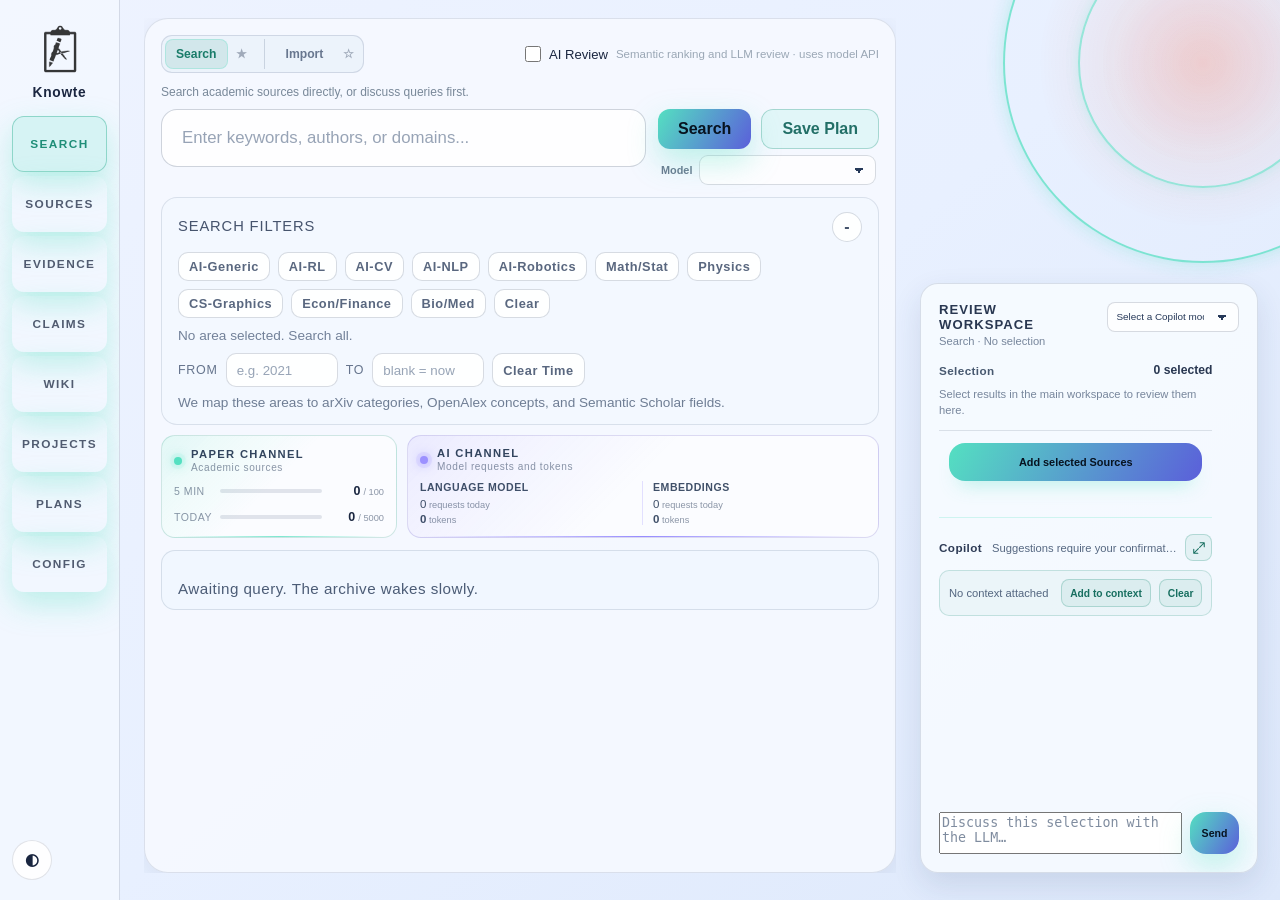
==== commit 9aa831eb: "v0.6.1: expand source discovery and evidence workflows, add claim relation auditing, and redesign th" ====
--- a/knowte/web/index.html
+++ b/knowte/web/index.html
@@ -4,7 +4,7 @@
     <meta charset="utf-8" />
     <meta name="viewport" content="width=device-width, initial-scale=1" />
     <title>Knowte</title>
-    <link rel="stylesheet" href="styles.css?v=20260827o" />
+    <link rel="stylesheet" href="styles.css?v=20260924relationgraph" />
   </head>
   <body>
     <div class="noise" aria-hidden="true"></div>
@@ -24,6 +24,7 @@
             <img src="knowte_icon.png" alt="" aria-hidden="true" />
           </div>
           <div class="side-title">Knowte</div>
+          <small id="library-badge" hidden></small>
         </div>
         <nav class="side-nav">
           <button class="side-link is-active" type="button" data-target="search-panel">Search</button>
@@ -46,19 +47,16 @@
             <div class="search-mode-bar">
               <div class="search-mode-switch" role="group" aria-label="Search mode">
                 <div class="search-mode-choice">
-                  <button type="button" class="search-mode-option is-active" data-search-mode="keyword" aria-pressed="true">Keyword</button>
-                  <button type="button" class="search-mode-default" data-default-search-mode="keyword" aria-label="Set Keyword as the default search mode" aria-pressed="true" title="Default search mode">★</button>
-                </div>
-                <div class="search-mode-choice">
-                  <button type="button" class="search-mode-option" data-search-mode="smart" aria-pressed="false">Intelligent</button>
-                  <button type="button" class="search-mode-default" data-default-search-mode="intelligent" aria-label="Set Intelligent as the default search mode" aria-pressed="false" title="Set as default">☆</button>
+                  <button type="button" class="search-mode-option is-active" data-search-mode="search" aria-pressed="true">Search</button>
+                  <button type="button" class="search-mode-default" data-default-search-mode="search" aria-label="Set Search as the default search mode" aria-pressed="true" title="Default search mode">★</button>
                 </div>
                 <div class="search-mode-choice">
                   <button type="button" class="search-mode-option" data-search-mode="import" aria-pressed="false">Import</button>
                   <button type="button" class="search-mode-default" data-default-search-mode="import" aria-label="Set Import as the default search mode" aria-pressed="false" title="Set as default">☆</button>
                 </div>
               </div>
-              <small id="search-mode-hint">Search providers directly with your keywords.</small>
+              <label id="search-ai-review-control"><input type="checkbox" id="search-ai-review" /> AI Review <small>Semantic ranking and LLM review · uses model API</small></label>
+              <small id="search-mode-hint">Search academic sources directly, or discuss queries first.</small>
             </div>
             <form id="search-form">
               <input
@@ -73,12 +71,12 @@
                   <button type="button" class="save-plan-btn" id="discuss-search" hidden>Discuss</button>
                   <button type="button" class="save-plan-btn" id="save-plan">Save Plan</button>
                 </div>
-                <label class="ai-action-model" id="search-model-control" hidden><span>Model</span><select id="search-model-select" aria-label="Model for Intelligent Search and discussion"></select></label>
+                <label class="ai-action-model" id="search-model-control"><span>Model</span><select id="search-model-select" aria-label="Model for AI Review and Discuss"></select></label>
               </div>
             </form>
             <section class="search-strategy" id="search-strategy" hidden aria-label="Search strategy">
               <div class="search-strategy-head">
-                <div><strong>Search strategy</strong><small>Rank editable candidates; only the Top 5 run. Filters apply to every action.</small></div>
+                <div><strong>Search strategy</strong><small>Edit and rank academic queries; only the Top 5 run. Filters apply to every query.</small></div>
                 <button type="button" id="search-strategy-add">+ Add a new query</button>
               </div>
               <div id="search-strategy-list"></div>
@@ -98,17 +96,27 @@
             <section class="search-import" id="search-import" hidden aria-label="Import third-party results">
               <div class="search-import-head">
                 <div><strong>Import third-party results</strong><small>Paste links for a quick import, or structured output from an external LLM.</small></div>
-                <button type="button" id="copy-import-prompt">Copy import prompt</button>
+                <button type="button" id="copy-import-prompt">Copy suggested prompt</button>
               </div>
               <details class="import-prompt-preview"><summary>Preview prompt</summary><pre id="import-prompt-preview"></pre></details>
               <label for="import-content">URLs, DOI/arXiv IDs, or structured JSON</label>
               <textarea id="import-content" rows="9" placeholder="One URL, DOI, or arXiv ID per line — or paste the JSON returned by an external LLM."></textarea>
               <div class="search-import-actions"><small id="import-status" role="status"></small><button type="button" id="parse-import">Parse results</button></div>
+              <section class="document-import" aria-label="Upload documents">
+                <strong>Upload documents</strong>
+                <small>PDF, Markdown, TXT, DOCX · up to 20 MB each. Files stay in this library; model requests send content only when you ask.</small>
+                <label id="document-drop-zone" for="document-files">Drop documents here or choose files
+                  <input id="document-files" type="file" multiple accept=".pdf,.md,.markdown,.txt,.docx" />
+                </label>
+                <small>PDF keeps its layout; scanned pages support region capture. DOCX uses extracted text, not Word layout. Text files must use UTF-8 or UTF-16.</small>
+                <div id="document-upload-list"></div>
+                <div class="search-import-actions"><small id="document-upload-status" role="status"></small><button id="document-upload" type="button" disabled>Import documents</button></div>
+              </section>
             </section>
             <div class="intelligent-progress" id="intelligent-progress" hidden>
               <div class="intelligent-progress-head">
                 <div>Intelligent discovery</div>
-                <small>Uses the OpenAI-compatible connection configured in Config.</small>
+                <small>Uses the selected model profile configured in Config.</small>
               </div>
               <div class="intelligent-channels">
                 <div class="intelligent-channel">
@@ -119,7 +127,7 @@
                     <span data-stage="verify">LLM verify</span>
                   </div>
                 </div>
-                <div class="intelligent-channel">
+                <div class="intelligent-channel" hidden>
                   <strong>Web</strong>
                   <div class="intelligent-stages" id="web-stages">
                     <span data-stage="recall">Recall</span>
@@ -182,7 +190,7 @@
                   <strong><span id="usage-day">0</span><small>/ 5000</small></strong>
                 </div>
               </div>
-              <div class="usage-group usage-group-web">
+              <div class="usage-group usage-group-web" hidden>
                 <div class="usage-head">
                   <span class="usage-signal" aria-hidden="true"></span>
                   <div>
@@ -234,6 +242,13 @@
                 <button class="stop-btn" id="stop-search" type="button" aria-label="Stop searching" disabled>Stop</button>
               </div>
               <label class="master-select"><input type="checkbox" id="results-select-all" /> Select all</label>
+              <label class="results-sort">Sort
+                <select id="results-sort" aria-label="Sort search results" title="Sort all loaded results. Missing dates or citation counts appear last; relevance uses model scores when available, otherwise retrieval order.">
+                  <option value="relevance">Relevance</option>
+                  <option value="recent">Recent</option>
+                  <option value="citations">Citations</option>
+                </select>
+              </label>
               <div class="pager" id="results-pager" hidden>
                 <button type="button" id="page-prev-top">Prev</button>
                 <select id="page-select-top" aria-label="Top page selector"></select>
@@ -256,7 +271,16 @@
             <div class="library-toolbar">
               <div class="library-toolbar-actions">
                 <button type="button" id="library-abstract-toggle" aria-pressed="false">Hide abstracts</button>
+                <button type="button" class="semantic-action" id="library-batch-tag" disabled>+ Tag</button>
+                <button type="button" class="semantic-action is-destructive" id="library-batch-delete" disabled>Delete</button>
                 <label class="master-select library-master-select"><input type="checkbox" id="library-select-all" /> Select all</label>
+              </div>
+            </div>
+            <div class="entity-filter-row" id="library-tag-filters">
+              <span class="entity-filter-title">Tag Filter</span>
+              <div class="entity-filter-fields">
+              <div class="tag-filter-control tag-multiselect" id="library-tag-filter"><span>Any of</span><details><summary><span>0 selected</span></summary><div class="tag-multiselect-menu"></div></details></div>
+              <div class="tag-filter-control tag-multiselect" id="library-tag-all-filter"><span>All of</span><details><summary><span>0 selected</span></summary><div class="tag-multiselect-menu"></div></details></div>
               </div>
             </div>
             <div class="source-evidence-proposer">
@@ -265,9 +289,37 @@
                 <button type="button" class="primary-action" id="propose-evidence" disabled>Propose Evidence via LLM</button>
                 <label class="ai-action-model"><span>Model</span><select id="evidence-model-select" aria-label="Model for Evidence proposals"></select></label>
               </div>
-            </div>
+              <div class="evidence-read-options">
+                <label>Read scope <select id="evidence-read-scope"><option value="selected">Selected pages</option><option value="related">Related pages</option></select></label>
+                <label id="evidence-related-limit-label" hidden>Max total pages <select id="evidence-related-limit"><option>1</option><option>2</option><option>3</option><option selected>4</option><option>5</option><option>6</option><option>7</option><option>8</option><option>9</option><option>10</option></select></label>
+                <p id="evidence-related-cost" role="note" hidden></p>
+                <div id="evidence-related-report" role="status" hidden></div>
+              </div>
+            </div>
+            <section class="source-discovery-launcher">
+              <div class="source-discovery-copy">
+                <strong>Explore related papers</strong>
+                <small>Follow references, citations, and graph recommendations from one to three selected Seed Sources, then verify relevance with AI.</small>
+              </div>
+              <input id="source-discovery-focus" type="text" maxlength="2000" placeholder="Optional focus, e.g. Qwen long-context architecture" />
+              <div class="ai-run-control">
+                <button type="button" class="primary-action" id="source-discovery-run" disabled>Explore related</button>
+                <label class="ai-action-model"><span>Model</span><select id="source-discovery-model-select" aria-label="Model for related Source discovery"></select></label>
+              </div>
+            </section>
             <div class="knowledge-status" id="library-status" role="status"></div>
             <div class="library-list" id="library-list"></div>
+            <section class="source-discovery-results" id="source-discovery-results" hidden>
+              <div class="source-discovery-head">
+                <div><strong>Related Sources</strong><small id="source-discovery-summary"></small></div>
+                <button type="button" class="reader-toolbar-btn" id="source-discovery-close">× <span>Close</span></button>
+              </div>
+              <small id="source-discovery-status" role="status"></small>
+              <div id="source-discovery-list"></div>
+              <div class="source-discovery-footer">
+                <button type="button" class="primary-action" id="source-discovery-add" disabled>Add selected Sources</button>
+              </div>
+            </section>
             <section class="source-reader" id="source-reader" hidden>
               <div class="source-reader-head">
                 <div><small id="source-reader-meta"></small><h2 id="source-reader-title"></h2></div>
@@ -319,9 +371,11 @@
                 <div class="stage-toolbar-tools">
                   <button class="review-queue-action" type="button" id="evidence-proposals-toggle" aria-controls="evidence-proposal-board" aria-expanded="false">Awaiting review · 0</button>
                   <button type="button" class="semantic-action" id="evidence-batch-tag" disabled>+ Tag</button>
+                  <button type="button" class="semantic-action is-destructive" id="evidence-batch-delete" disabled>Delete</button>
                   <label class="master-select" title="Select all visible Evidence"><input type="checkbox" id="evidence-library-select-all" /> Select all</label>
                 </div>
               </div>
+              <label class="claim-proposal-focus"><span>Focus <small>optional</small></span><input id="claim-proposal-focus" type="text" maxlength="2000" placeholder="What should become durable knowledge from the selected Evidence?" /></label>
               <div class="entity-filter-row">
                 <span class="entity-filter-title">Tag Filter</span>
                 <div class="entity-filter-fields">
@@ -329,7 +383,6 @@
                   <div class="tag-filter-control tag-multiselect" id="evidence-tag-all-filter"><span>All of</span><details><summary><span>0 selected</span></summary><div class="tag-multiselect-menu"></div></details></div>
                 </div>
               </div>
-              <label class="claim-proposal-focus"><span>Focus <small>optional</small></span><input id="claim-proposal-focus" type="text" maxlength="2000" placeholder="What should become durable knowledge from the selected Evidence?" /></label>
               <div class="knowledge-status" id="evidence-status" role="status"></div>
             </div>
             <div class="evidence-library-list" id="evidence-library-list"></div>
@@ -361,6 +414,10 @@
               <div class="claims-toolbar-end">
                 <button class="semantic-action is-audit" type="button" id="claims-audit-toggle">Audit Claims</button>
                 <button class="review-queue-action" type="button" id="claims-proposals-toggle" aria-controls="claim-proposal-board" aria-expanded="false">Awaiting review · 0</button>
+                <div class="claims-list-controls" id="claims-list-controls">
+                  <button type="button" class="semantic-action" id="claims-batch-tag" disabled>+ Tag</button>
+                  <label class="master-select" title="Select all visible Claims"><input type="checkbox" id="claims-select-all" /> Select all</label>
+                </div>
               </div>
             </div>
             <div class="entity-filter-row">
@@ -399,14 +456,10 @@
               </div>
               <small id="claim-create-status" role="status"></small>
             </div>
-            <div class="claims-list-controls" id="claims-list-controls">
-              <button type="button" class="semantic-action" id="claims-batch-tag" disabled>+ Tag</button>
-              <label class="master-select" title="Select all visible Claims"><input type="checkbox" id="claims-select-all" /> Select all</label>
-            </div>
             <details class="claim-proposal-report" id="claim-proposal-report" hidden><summary id="claim-proposal-report-summary">Latest proposal run</summary><div id="claim-proposal-report-body"></div></details>
             <section class="claim-audit-board" id="claim-audit-board" hidden>
               <div class="claim-audit-head">
-                <div><strong>Audit Claims</strong><small>Scan every Claim in the selected scope; only likely pairs are sent to the model.</small></div>
+                <div><strong>Audit Claims</strong><small>Check consistency, discover missing relations, and review existing links within this scope. Changes require review.</small></div>
                 <button type="button" class="reader-toolbar-btn" id="claim-audit-close">× <span>Close</span></button>
               </div>
               <div class="claim-audit-config" id="claim-audit-config">
@@ -430,6 +483,10 @@
             </section>
             <section class="claim-proposal-board" id="claim-proposal-board" hidden>
               <div class="claim-section-head"><strong>Awaiting review</strong><small>Kept until you Accept, Keep disputed, or Discard.</small></div>
+              <div class="claim-review-tabs" role="group" aria-label="Claim review category">
+                <button type="button" id="claim-review-new" aria-pressed="true">Proposals</button>
+                <button type="button" id="claim-review-changed" aria-pressed="false">Evidence changed</button>
+              </div>
               <div id="claim-proposal-list"></div>
             </section>
             <div class="claims-list" id="claims-list"></div>
@@ -455,10 +512,13 @@
                 <div class="stage-toolbar-tools">
                   <label class="ai-action-model"><span>Model</span><select id="wiki-model-select" aria-label="Model for Wiki organization"></select></label>
                   <button type="button" class="primary-action" id="wiki-organize">Organize with AI</button>
-                  <button type="button" class="semantic-action is-edit" id="wiki-edit-structure">Edit structure</button>
-                  <button type="button" class="review-queue-action" id="wiki-proposals-toggle" aria-expanded="false">Awaiting review · 0</button>
-                </div>
-              </div>
+                  <button type="button" class="semantic-action is-edit" id="wiki-edit-structure">Edit</button>
+                  <button type="button" class="semantic-action is-destructive" id="wiki-reset-structure" disabled>Reset</button>
+                  <button type="button" class="review-queue-action" id="wiki-proposals-toggle" aria-expanded="false" disabled>Awaiting review · 0</button>
+                </div>
+              </div>
+              <small class="knowledge-status" id="wiki-call-estimate"></small>
+              <small class="wiki-call-detail" id="wiki-call-detail"></small>
               <small class="knowledge-status wiki-action-status" id="wiki-status" role="status"></small>
               <div class="wiki-health-row">
                 <div class="wiki-health" id="wiki-health"></div>
@@ -594,17 +654,16 @@
                   <label><input type="checkbox" value="arxiv" checked /> arXiv</label>
                   <label><input type="checkbox" value="openalex" checked /> OpenAlex</label>
                   <label><input type="checkbox" value="semanticscholar" checked /> Semantic Scholar</label>
-                  <label><input type="checkbox" value="websearch" /> Web Search</label>
                 </div>
                 </div>
                 <div class="ai-limits-grid search-result-limits">
                 <div class="config-row">
-                  <label for="max-papers">Keyword results</label>
+                  <label for="max-papers">Search results (AI Review off)</label>
                   <input type="number" id="max-papers" name="max-papers" min="20" max="1000" step="10" value="100" />
-                  <small>Initial academic result target. Find More adds this many; Web-only searches use actual SearXNG pages.</small>
+                  <small>Initial academic result target. Find More adds this many.</small>
                 </div>
                 <div class="config-row">
-                  <label for="intelligent-max-results">Intelligent results</label>
+                  <label for="intelligent-max-results">AI-reviewed results</label>
                   <input type="number" id="intelligent-max-results" min="1" max="100" step="1" value="20" />
                   <small>Target number of results that pass LLM verification. Verification stops when this target or the candidate pool is exhausted.</small>
                 </div>
@@ -622,7 +681,7 @@
                   <div class="ai-role-grid" id="ai-role-grid"></div>
                 </section>
                 <div class="config-subsection ai-search-settings">
-                  <h3>Intelligent Search</h3>
+                  <h3>Search · AI Review</h3>
                   <div class="ai-limits-grid">
                     <div class="config-row">
                       <label for="ai-verify-batch-size">Verification batch size</label>
@@ -641,6 +700,34 @@
                 <div class="config-subsection ai-stage-settings">
                   <h3>Knowledge stages</h3>
                   <div class="ai-stage-settings-grid">
+                    <div class="config-row">
+                      <label for="ai-wiki-claim-limit">Claims per Wiki organization</label>
+                      <input type="number" id="ai-wiki-claim-limit" min="1" max="1000" value="100" />
+                      <small>Stale → unorganized → others. Remaining knowledge is preserved. Larger batches need more model context.</small>
+                    </div>
+                    <div class="config-row">
+                      <label for="ai-evidence-source-limit">Sources per Evidence run</label>
+                      <input type="number" id="ai-evidence-source-limit" min="1" max="100" value="6" />
+                      <small>1–100 items. Larger selections use more context and may exceed your model’s capacity.</small>
+                    </div>
+                    <div class="config-row">
+                      <label for="ai-claim-evidence-limit">Evidence per Claims run</label>
+                      <input type="number" id="ai-claim-evidence-limit" min="1" max="100" value="30" />
+                      <small>1–100 items. Larger selections use more context and may exceed your model’s capacity.</small>
+                    </div>
+                    <div class="config-row">
+                      <label for="ai-claim-comparison-limit">Existing Claims to compare</label>
+                      <input type="number" id="ai-claim-comparison-limit" min="1" max="1000" value="100" />
+                      <small>Up to 100 by default, retrieved separately for each Evidence and deduplicated. Uses the same model call; larger limits use more input tokens. Not an exhaustive library audit.</small>
+                    </div>
+                    <div class="config-row">
+                      <label for="evidence-request-mode">Evidence requests</label>
+                      <select id="evidence-request-mode">
+                        <option value="combined">Combined · one request</option>
+                        <option value="individual">One by one · one request per Source</option>
+                      </select>
+                      <small>Combined shares context (up to 12 proposals total). One by one processes Sources sequentially (up to 12 each), using more model requests. Failures are reported without automatic retries.</small>
+                    </div>
                     <div class="config-row">
                       <label for="ai-stage-timeout">Stage request timeout (seconds)</label>
                       <input type="number" id="ai-stage-timeout" min="5" max="600" value="45" />
@@ -672,6 +759,11 @@
                       <input type="number" id="ai-copilot-temperature" min="0" max="2" step="0.1" value="0.2" />
                     </div>
                     <div class="config-row">
+                      <label for="ai-copilot-context-limit">Context items</label>
+                      <input type="number" id="ai-copilot-context-limit" min="1" max="100" value="12" />
+                      <small>Total Sources, Evidence, and Claims attached to a conversation (1–100).</small>
+                    </div>
+                    <div class="config-row">
                       <label for="ai-copilot-max-tokens">Max output tokens</label>
                       <input type="number" id="ai-copilot-max-tokens" min="1" max="32768" step="1" value="1200" />
                     </div>
@@ -682,13 +774,16 @@
                     <button type="button" class="copilot-add-parameter" id="ai-copilot-add-parameter">+ Add parameter</button>
                     <small>Values use JSON syntax: numbers and booleans need no quotes; strings do. Reserved request fields cannot be overridden.</small>
                   </details>
+                </section>
+              </fieldset>
+              <fieldset class="ai-config stage-skills-config">
+                <legend>Stage Skills</legend>
                   <details class="ai-embedding-details copilot-prompt-preview">
-                    <summary>View stage system prompts</summary>
-                    <div class="copilot-prompt-block" id="ai-copilot-prompt-shared-block">
-                      <span class="copilot-prompt-label">Shared Review Copilot prompt</span>
+                    <summary>Stage skills</summary>
+                    <details class="copilot-prompt-block" id="ai-copilot-prompt-shared-block">
+                      <summary>Product rules · Read-only</summary>
                       <pre id="ai-copilot-prompt-shared"></pre>
-                      <small>Used by Search discussion, Sources, Evidence, Claims, Views, and Projects. Your Custom instructions are appended after the selected stage addition.</small>
-                    </div>
+                    </details>
                     <label class="copilot-prompt-stage">Stage
                       <select id="ai-copilot-prompt-stage">
                         <option value="search_strategy">Search · Initial strategy</option>
@@ -706,11 +801,26 @@
                         <option value="artifact">Projects</option>
                       </select>
                     </label>
+                    <div class="skill-actions">
+                      <button type="button" id="skill-customize" data-skill-action="customize">Create custom copy</button>
+                      <button type="button" id="skill-reveal" data-skill-action="reveal">Open folder</button>
+                      <button type="button" id="skill-reload" data-skill-action="reload">Reload</button>
+                      <button type="button" id="skill-builtin" data-skill-action="builtin">Use built-in</button>
+                    </div>
+                    <small id="skill-path"></small>
                     <span class="copilot-prompt-label" id="ai-copilot-prompt-stage-label">Dedicated capability prompt</span>
                     <pre id="ai-copilot-prompt-preview"></pre>
                     <small id="ai-copilot-prompt-note">Initial Search strategy and proposal generation use dedicated prompts rather than the shared Review Copilot prompt.</small>
+                    <details class="skill-contract-block">
+                      <summary>Output contract · Read-only</summary>
+                      <pre id="skill-contract"></pre>
+                    </details>
+                    <details class="skill-contract-block">
+                      <summary>Request preview</summary>
+                      <small>The system message contains fixed product rules and the output contract. The user message contains stage guidance, applicable preferences, and task data. Search examples depend on Area filters; this preview shows the general example. Task data is added at runtime. Preferences reflect the Config form and require Save.</small>
+                      <pre id="skill-assembled"></pre>
+                    </details>
                   </details>
-                </section>
               </fieldset>
               <fieldset class="config-section source-config-section">
                 <legend>Source Connections</legend>
@@ -743,7 +853,7 @@
                   </div>
                   </div>
                 </div>
-                <div class="config-subsection web-source-config">
+                <div class="config-subsection web-source-config" hidden>
                   <h3>Web Search · SearXNG</h3>
                   <div class="config-row">
                 <label for="searxng-url">SearXNG URL</label>
@@ -932,6 +1042,7 @@
         <div id="evidence-detail-annotation-list"></div>
       </section>
       <div class="evidence-detail-actions">
+        <button type="button" id="evidence-detail-edit">Edit Evidence</button>
         <button type="button" id="evidence-detail-edit-tags">Edit Tags</button>
         <button class="danger-action" type="button" id="evidence-detail-delete">Delete Evidence</button>
       </div>
@@ -963,6 +1074,8 @@
       <div class="evidence-quick-actions"><button type="button" id="evidence-quick-discard">Discard</button><button type="button" id="evidence-quick-save">Save</button></div>
       <small id="evidence-quick-status" role="status"></small>
     </section>
-    <script src="app.js?v=20260827o"></script>
+    <script src="vendor/katex/katex.min.js"></script>
+    <script src="evidence-math.js?v=20260922star"></script>
+    <script src="app.js?v=20260924graphgestures"></script>
   </body>
 </html>
--- a/knowte/web/styles.css
+++ b/knowte/web/styles.css
@@ -24,6 +24,28 @@
   display: none !important;
 }
 
+.skill-actions {
+  display: flex;
+  flex-wrap: wrap;
+  gap: 8px;
+  margin: 12px 0;
+}
+.skill-actions button {
+  width: auto;
+  min-height: 34px;
+  padding: 6px 12px;
+  font-size: 0.85rem;
+  border-radius: 12px;
+  background: transparent;
+  color: var(--mist);
+  border: 1px solid currentColor;
+  box-shadow: none;
+}
+#skill-path { display: block; overflow-wrap: anywhere; margin-bottom: 12px; }
+.skill-contract-block { margin-top: 16px; min-width: 0; }
+.copilot-prompt-preview pre { white-space: pre-wrap; overflow-wrap: anywhere; max-height: 420px; overflow: auto; }
+.skill-error { color: #c2414b !important; }
+
 * {
   box-sizing: border-box;
 }
@@ -165,6 +187,31 @@
 
 body[data-theme="light"] .side-panel {
   border-right-color: rgba(17, 41, 79, 0.14);
+}
+
+#search-ai-review-control {
+  display: flex;
+  align-items: center;
+  flex-wrap: wrap;
+  gap: 8px;
+  color: var(--mist);
+  font-size: 0.82rem;
+}
+#search-ai-review-control[hidden] { display: none; }
+#search-ai-review-control input { width: 16px; height: 16px; margin: 0; }
+#search-ai-review-control small { font-size: 0.72rem; opacity: 0.72; }
+
+#library-badge {
+  max-width: 100%;
+  overflow: hidden;
+  text-overflow: ellipsis;
+  color: #996100;
+  background: #fff0c2;
+  border: 1px solid #c58a24;
+  border-radius: 6px;
+  padding: 3px 6px;
+  font-size: 0.7rem;
+  white-space: nowrap;
 }
 
 .side-brand {
@@ -509,11 +556,15 @@
 
 .search-mode-bar {
   display: flex;
+  flex-wrap: wrap;
   align-items: center;
   justify-content: space-between;
   gap: 12px;
   margin-bottom: 10px;
 }
+
+#search-mode-hint { flex-basis: 100%; text-align: left; }
+#search-ai-review-control { margin-left: auto; }
 
 .search-mode-bar small {
   color: rgba(232, 240, 255, 0.55);
@@ -653,7 +704,7 @@
 
 .search-strategy-row {
   display: grid;
-  grid-template-columns: 112px minmax(0, 1fr) 112px;
+  grid-template-columns: minmax(0, 1fr) 112px;
   gap: 9px 11px;
   align-items: end;
   padding: 12px 13px;
@@ -676,8 +727,8 @@
   text-transform: uppercase;
 }
 
-.search-strategy-query { grid-column: 2; }
-.search-strategy-purpose { grid-column: 2 / 4; }
+.search-strategy-query { grid-column: 1; }
+.search-strategy-purpose { grid-column: 1 / -1; }
 
 .search-strategy-row input,
 .search-strategy-row select,
@@ -894,6 +945,22 @@
 .search-import-actions { margin-top: 10px; justify-content: space-between; }
 
 #parse-import { margin-left: auto; }
+.document-import { display: grid; gap: 10px; margin-top: 24px; padding-top: 20px; border-top: 1px solid var(--muted); }
+.document-import small { color: var(--muted); }
+#document-drop-zone { border: 1px dashed var(--muted); border-radius: 12px; padding: 16px; margin: 0; }
+#document-files { display: block; width: 100%; margin-top: 10px; font-size: .75rem; }
+.document-upload-row { display: grid; grid-template-columns: minmax(0, 1fr) minmax(0, 1fr) auto; gap: 10px; align-items: center; margin: 8px 0; }
+.document-upload-row small { overflow-wrap: anywhere; }
+.document-upload-row input { width: 100%; min-width: 0; box-sizing: border-box; }
+.document-upload-row button, #document-upload { min-height: 34px; padding: 7px 14px; font-size: .78rem; }
+@media (max-width: 700px) { .document-upload-row { grid-template-columns: minmax(0, 1fr) auto; } .document-upload-row small { grid-column: 1 / -1; } }
+#copy-import-prompt,
+#parse-import {
+  min-height: 34px;
+  padding: 7px 14px;
+  font-size: .78rem;
+  line-height: 1.25;
+}
 .import-state { font-weight: 700; }
 .import-state.is-partial { color: #e2b45f; }
 .import-state.is-duplicate { color: #8fa2c9; }
@@ -953,7 +1020,7 @@
 
 @media (max-width: 840px) {
   #search-form { grid-template-columns: minmax(14rem, 1fr) auto; }
-  .search-strategy-row { grid-template-columns: 100px minmax(0, 1fr) 112px; }
+  .search-strategy-row { grid-template-columns: minmax(0, 1fr) 112px; }
 }
 
 @media (max-width: 560px) {
@@ -962,7 +1029,7 @@
   .search-run-actions { display: grid; grid-template-columns: repeat(2, 1fr); }
   .search-run-actions #save-plan { grid-column: 1 / -1; }
   .search-strategy-head { align-items: flex-start; }
-  .search-strategy-row { grid-template-columns: 92px minmax(0, 1fr) 112px; }
+  .search-strategy-row { grid-template-columns: minmax(0, 1fr) 112px; }
 }
 
 .search-mode-option {
@@ -2712,7 +2779,19 @@
 
 .claims-toolbar-end {
   margin-left: auto;
-}
+  flex-wrap: wrap;
+}
+.claims-toolbar-end .claims-list-controls { margin: 0; flex: 0 0 auto; }
+.claim-review-tabs { display: flex; gap: 12px; margin: 14px 0; flex-wrap: wrap; }
+.claim-review-tabs button { border: 0; border-radius: 0; background: transparent; color: var(--muted); box-shadow: none; padding: 5px 12px; font-size: .78rem; }
+.claim-review-tabs button + button { border-left: 1px solid var(--muted); }
+.claim-review-tabs button[aria-pressed="true"] { color: var(--mist); border-bottom: 2px solid #49cabc; }
+.evidence-content-editor { display: grid; gap: 12px; }
+.evidence-content-editor label { display: grid; gap: 6px; }
+.evidence-content-editor textarea, .evidence-content-editor input { width: 100%; box-sizing: border-box; color: var(--mist); background: var(--panel, transparent); border: 1px solid var(--muted); border-radius: 8px; padding: 10px; font: inherit; }
+.evidence-version-history { margin-top: 16px; }
+.evidence-version-history small, .evidence-change-comparison small { display: block; color: var(--muted); margin-top: 10px; }
+.evidence-change-comparison { padding: 12px; border: 1px solid rgba(128,128,128,.25); border-radius: 10px; }
 
 .tag-filter-control {
   display: inline-flex;
@@ -4346,7 +4425,8 @@
   color: var(--glow);
 }
 
-.claim-proposal-actions .proposal-disputed {
+.claim-proposal-actions .proposal-disputed,
+.review-batch-bar .proposal-disputed {
   border: 1px solid rgba(240, 173, 78, 0.3);
   background: rgba(240, 173, 78, 0.08);
   color: #f0b667;
@@ -4380,7 +4460,8 @@
   line-height: 1.5;
 }
 
-.claim-proposal-actions button:hover {
+.claim-proposal-actions button:hover,
+.review-batch-bar .proposal-disputed:hover {
   transform: none;
   box-shadow: none;
 }
@@ -4397,7 +4478,8 @@
   color: #1f7d6b;
 }
 
-body[data-theme="light"] .claim-proposal-actions .proposal-disputed {
+body[data-theme="light"] .claim-proposal-actions .proposal-disputed,
+body[data-theme="light"] .review-batch-bar .proposal-disputed {
   border-color: rgba(172, 108, 23, 0.28);
   background: rgba(224, 151, 53, 0.09);
   color: #9b6118;
@@ -4933,14 +5015,16 @@
 
 .ai-stage-settings-grid {
   display: grid;
-  grid-template-columns: repeat(3, minmax(0, 1fr));
+  grid-template-columns: repeat(2, minmax(0, 1fr));
   gap: 11px;
 }
 
 .ai-stage-settings-grid > .config-row {
-  grid-template-rows: auto 44px auto;
+  grid-template-rows: minmax(2.5em, auto) 44px auto;
   align-content: start;
 }
+
+#evidence-request-mode { font-size: .72rem; }
 
 .search-result-limits > .config-row {
   grid-template-rows: 1.2em 44px auto;
@@ -5160,8 +5244,13 @@
 
 .copilot-common-grid {
   display: grid;
-  grid-template-columns: repeat(2, minmax(0, 1fr));
+  grid-template-columns: repeat(3, minmax(0, 1fr));
   gap: 11px;
+}
+
+.copilot-common-grid > .config-row {
+  grid-template-rows: minmax(2.5em, auto) 44px auto;
+  align-content: start;
 }
 
 .copilot-advanced > :not(summary),
@@ -5544,7 +5633,7 @@
 .usage {
   margin-top: 10px;
   display: grid;
-  grid-template-columns: repeat(4, minmax(0, 1fr));
+  grid-template-columns: minmax(0, 1fr) minmax(0, 2fr);
   gap: 10px;
 }
 
@@ -5581,7 +5670,7 @@
 }
 
 .usage-group-ai {
-  grid-column: span 2;
+  grid-column: auto;
   border-color: rgba(125, 112, 255, 0.24);
   background:
     linear-gradient(135deg, rgba(125, 112, 255, 0.12), transparent 48%),
@@ -5949,6 +6038,7 @@
   margin-top: 8px;
   padding: 8px;
   display: flex;
+  flex-wrap: wrap;
   align-items: center;
   justify-content: space-between;
   gap: 12px;
@@ -5968,6 +6058,25 @@
   display: flex;
   align-items: center;
   gap: 8px;
+}
+
+.results-sort {
+  display: flex;
+  align-items: center;
+  gap: 8px;
+  color: var(--mist);
+  font-size: .72rem;
+}
+
+.results-sort select {
+  width: auto;
+  min-height: 32px;
+  padding: 5px 26px 5px 10px;
+  border: 1px solid rgba(125, 140, 165, .4);
+  border-radius: 9px;
+  background: var(--panel);
+  color: var(--mist);
+  font: inherit;
 }
 
 .master-select {
@@ -6164,6 +6273,42 @@
   font-size: 0.82rem;
   line-height: 1.5;
 }
+
+.relevance-tier {
+  justify-self: start;
+  padding: 3px 8px;
+  border: 1px solid currentColor;
+  border-radius: 999px;
+  font-size: .66rem;
+  font-weight: 800;
+  letter-spacing: .04em;
+  text-transform: uppercase;
+}
+
+.relevance-tier.is-strong { color: #54e0c1; background: rgba(84, 224, 193, .08); }
+.relevance-tier.is-possible { color: #f2be4a; background: rgba(242, 190, 74, .08); }
+.relevance-tier.is-excluded { color: #ff8b78; background: rgba(255, 139, 120, .07); }
+
+.verification-basis {
+  color: rgba(232, 240, 255, .48);
+  font-size: .67rem;
+}
+
+.excluded-results {
+  padding: 11px;
+  border: 1px solid rgba(255, 139, 120, .2);
+  border-radius: 14px;
+  background: rgba(255, 139, 120, .025);
+}
+
+.excluded-results > summary {
+  cursor: pointer;
+  color: rgba(232, 240, 255, .66);
+  font-size: .76rem;
+  font-weight: 750;
+}
+
+.excluded-results-list { display: grid; gap: 10px; margin-top: 11px; }
 
 .result-actions {
   display: flex;
@@ -7954,6 +8099,35 @@
   box-shadow: none;
 }
 
+.app-dialog {
+  width: min(540px, calc(100vw - 32px));
+  max-height: calc(100dvh - 40px);
+  overflow: auto;
+  box-sizing: border-box;
+  padding: 24px;
+  border: 1px solid var(--line);
+  border-radius: 18px;
+  background: #0b1220;
+  color: var(--text);
+  box-shadow: 0 24px 80px rgba(0,0,0,.35);
+}
+.app-dialog::backdrop { background: rgba(2,5,12,.6); backdrop-filter: blur(4px); }
+.app-dialog h2 { margin: 0 0 12px; font-size: 1.1rem; }
+.app-dialog p { white-space: pre-line; line-height: 1.6; font-size: .85rem; }
+.app-dialog textarea { width: 100%; box-sizing: border-box; padding: 10px; border: 1px solid var(--line); border-radius: 10px; background: transparent; color: inherit; font: inherit; }
+.app-dialog-actions { display: flex; justify-content: flex-end; gap: 12px; margin-top: 22px; }
+.app-dialog-actions button { min-height: 38px; font-size: .85rem; padding: 8px 18px; }
+body[data-theme="light"] .app-dialog { background: #f5f8ff; }
+.tag-filter-status { font-weight: 600; background: rgba(92,170,170,.08); }
+.tag-multiselect-menu .tag-filter-group-title { font-weight: 700; letter-spacing: .03em; }
+.tag-multiselect-menu .tag-filter-group-title.is-separated { border-top: 1px solid var(--line); padding-top: 10px; margin-top: 6px; }
+.app-dialog .deletion-impact { font-weight: 700; text-decoration: underline; text-decoration-color: #c98248; text-underline-offset: 3px; }
+.wiki-call-detail { display: block; color: var(--mist); opacity: .75; line-height: 1.5; margin-bottom: 8px; }
+#library-tag-filters { margin: 0 0 18px; }
+.library-toolbar-actions #library-batch-tag { margin-left: auto; }
+.library-toolbar-actions .library-master-select { margin-left: 0; }
+#library-batch-delete, #evidence-batch-delete { white-space: nowrap; }
+
 .evidence-detail-dialog,
 .tag-editor-dialog {
   width: min(760px, calc(100vw - 40px));
@@ -8298,11 +8472,44 @@
   text-transform: capitalize;
 }
 
+button.wiki-cross-reference,
+.project-wiki-display p button.wiki-cross-reference {
+  display: inline;
+  min-height: 0;
+  width: auto;
+  padding: 0;
+  border: 0;
+  border-radius: 0;
+  background: none;
+  box-shadow: none;
+  color: inherit;
+  font: inherit;
+  text-decoration: underline;
+  text-underline-offset: 3px;
+  cursor: pointer;
+}
+
+[data-wiki-claim-id]:focus {
+  outline: 2px solid currentColor;
+  outline-offset: 3px;
+}
+
+button.wiki-cross-reference:hover {
+  transform: none;
+  filter: none;
+  box-shadow: none;
+}
+
 .wiki-claim-statement {
   width: 100%;
   min-height: 0;
   padding: 0;
   border: 0;
+  border-radius: 0;
+  overflow: visible;
+  min-width: 0;
+  white-space: normal;
+  overflow-wrap: anywhere;
   background: transparent;
   max-width: none;
   margin: 0;
@@ -8350,73 +8557,89 @@
   text-align: center;
 }
 
+.article-editor, .article-editor > section, .article-edit-paragraph {
+  display: grid;
+  grid-template-columns: minmax(0, 1fr);
+  gap: 12px;
+  min-width: 0;
+}
+.article-editor > section, .article-edit-paragraph {
+  padding: 12px;
+  border: 1px solid var(--line);
+  border-radius: 10px;
+}
+.article-editor label { display: grid; gap: 6px; color: var(--mist); }
+.article-editor input:not([type="checkbox"]), .article-editor textarea {
+  width: 100%; box-sizing: border-box; min-width: 0;
+  padding: 10px 12px; border: 1px solid var(--line); border-radius: 8px;
+  background: var(--panel); color: var(--mist); font: inherit;
+}
+.article-editor textarea { resize: vertical; }
+.article-editor .article-citation-option {
+  display: flex; align-items: flex-start; gap: 8px; margin-top: 8px;
+}
+.article-citation-option input { flex: 0 0 auto; width: 16px; height: 16px; }
+.article-editor details { overflow-wrap: anywhere; }
+.article-editor summary { cursor: pointer; }
+.article-edit-paragraph > button { justify-self: end; }
+
 .wiki-empty strong { color: rgba(232, 240, 255, 0.78); }
 .wiki-empty p { max-width: 520px; margin: 0; font-size: 0.76rem; }
 
-.wiki-graph {
-  display: grid;
-  gap: 10px;
-}
-
+.wiki-graph { display: grid; gap: 12px; min-width: 0; }
+.wiki-graph-controls { display: flex; align-items: center; flex-wrap: wrap; gap: 8px; }
+.wiki-graph-controls label { display: flex; align-items: center; gap: 8px; margin-right: auto; font-size: .72rem; color: var(--text); min-width: 0; }
+.wiki-graph-controls select { width: 220px; max-width: 100%; min-width: 0; font: inherit; padding: 8px 30px 8px 10px; border: 1px solid rgba(125,112,255,.25); border-radius: 9px; background-color: #111b30; color: var(--text); }
+.wiki-graph-controls button, .wiki-graph-detail > button { width: auto; min-width: 34px; font-size: .7rem; padding: 7px 11px; }
 .wiki-graph-canvas {
-  position: relative;
-  min-height: 520px;
-  overflow: auto;
-  border: 1px solid rgba(125, 112, 255, 0.2);
-  border-radius: 15px;
-  background: radial-gradient(circle at 50% 45%, rgba(84, 224, 193, 0.05), transparent 60%), rgba(6, 10, 21, 0.28);
-}
-
-.wiki-graph-canvas svg { position: absolute; inset: 0; width: 100%; height: 100%; }
-.wiki-graph-canvas line { stroke: rgba(125, 112, 255, 0.32); stroke-width: 2; transition: opacity 140ms ease, stroke-width 140ms ease; }
-.wiki-graph-canvas line[data-relation="supports"] { stroke: rgba(84, 224, 193, 0.45); }
-.wiki-graph-canvas line[data-relation="contradicts"] { stroke: rgba(255, 112, 139, 0.5); stroke-dasharray: 8 5; }
-.wiki-graph-canvas marker path { fill: rgba(125, 112, 255, 0.65); }
-.wiki-graph-canvas marker[id="wiki-arrow-supports"] path { fill: rgba(84, 224, 193, 0.72); }
-.wiki-graph-canvas marker[id="wiki-arrow-contradicts"] path { fill: rgba(255, 112, 139, 0.75); }
-.wiki-graph-canvas line.is-dimmed { opacity: 0.12; }
-.wiki-graph-canvas line.is-focused { opacity: 1; stroke-width: 3; }
-
+  position: relative; height: clamp(320px, 58vh, 680px); min-width: 0;
+  overflow: hidden; touch-action: none; cursor: grab;
+  border: 1px solid rgba(125,112,255,.2); border-radius: 14px;
+  background: radial-gradient(circle at 50% 45%, rgba(84,224,193,.035), transparent 65%), rgba(6,10,21,.22);
+}
+.wiki-graph-canvas.is-dragging { cursor: grabbing; user-select: none; }
+.wiki-graph-surface { position: absolute; top: 0; left: 0; transform-origin: 0 0; }
+.wiki-graph-canvas svg { position: absolute; inset: 0; width: 100%; height: 100%; pointer-events: none; overflow: visible; }
+.wiki-graph-edge { fill: none; stroke: #8c7adb; stroke-width: 1.3; opacity: .65; transition: opacity 120ms ease; }
+.wiki-graph-edge[data-relation="supports"] { stroke: #31a996; }
+.wiki-graph-edge[data-relation="contradicts"] { stroke: #dc6582; stroke-dasharray: 6 4; }
+.wiki-graph-edge.is-dimmed { opacity: .07; }
+.wiki-graph-canvas marker path { fill: #31a996; }
+.wiki-graph-canvas marker[id="wiki-arrow-contradicts"] path { fill: #dc6582; }
+.wiki-graph-description { margin: 0; font-size: .72rem; color: var(--text); }
 .wiki-graph-node {
-  position: absolute;
-  width: clamp(130px, 18%, 190px);
-  height: 64px;
-  padding: 8px 10px;
-  transform: translate(-50%, -50%);
-  border: 1px solid rgba(232, 240, 255, 0.13);
-  border-radius: 10px;
-  background: rgba(15, 24, 43, 0.95);
-  color: rgba(238, 244, 255, 0.82);
-  box-shadow: 0 8px 18px rgba(0, 0, 0, 0.2);
-  font-size: 0.62rem;
-  line-height: 1.35;
-  text-align: left;
-  transition: border-color 140ms ease, box-shadow 140ms ease, opacity 140ms ease, color 140ms ease;
-}
-
-.wiki-graph-node > span {
-  display: -webkit-box;
-  overflow: hidden;
-  -webkit-box-orient: vertical;
-  -webkit-line-clamp: 3;
-}
-
-.wiki-graph-node:hover,
-.wiki-graph-node:focus-visible {
-  transform: translate(-50%, -50%);
-  border-color: rgba(84, 224, 193, 0.62);
-  color: var(--mist);
-  box-shadow: 0 10px 26px rgba(0, 0, 0, 0.3), 0 0 0 2px rgba(84, 224, 193, 0.08);
-}
-
-.wiki-graph-node.is-dimmed { opacity: 0.24; }
-.wiki-graph-node.is-focused { border-color: var(--glow); }
-
-.wiki-graph-legend { display: flex; justify-content: flex-end; gap: 10px; }
-.wiki-graph-legend span { color: rgba(232, 240, 255, 0.5); font-size: 0.62rem; }
-.wiki-graph-legend span::before { content: ""; display: inline-block; width: 17px; margin-right: 5px; border-top: 2px solid rgba(125, 112, 255, 0.5); vertical-align: middle; }
-.wiki-graph-legend span[data-relation="supports"]::before { border-color: rgba(84, 224, 193, 0.7); }
-.wiki-graph-legend span[data-relation="contradicts"]::before { border-color: rgba(255, 112, 139, 0.7); border-style: dashed; }
+  position: absolute; display: flex; align-items: center; gap: 7px;
+  width: 176px; height: 36px; min-height: 0; padding: 5px 3px;
+  border: 0; border-radius: 5px; background: transparent; box-shadow: none;
+  font: inherit; font-size: 12px; line-height: 1.3; color: var(--text);
+  text-align: left; cursor: pointer; transform: none; transition: opacity 120ms ease;
+}
+.wiki-graph-node i { flex: 0 0 13px; width: 13px; height: 13px; border-radius: 50%; background: #8c7adb; border: 2px solid rgba(205,196,255,.55); }
+.wiki-graph-node > span { white-space: nowrap; text-overflow: ellipsis; overflow: hidden; background: #111b30; border-radius: 3px; padding: 3px 4px; }
+.wiki-graph-node:hover, .wiki-graph-node:focus-visible { transform: none; background: rgba(125,112,255,.09); box-shadow: none; color: var(--text); }
+.wiki-graph-node:focus-visible { outline: 2px solid #8c7adb; }
+.wiki-graph-node.is-selected i { background: #31a996; box-shadow: 0 0 0 4px rgba(49,169,150,.22); }
+.wiki-graph-node.is-selected > span { font-weight: 700; }
+.wiki-graph-node.is-dimmed { opacity: .2; }
+.wiki-graph-tooltip { position: absolute; top: 12px; right: 12px; max-width: min(360px, calc(100% - 24px)); max-height: 45%; overflow: hidden; pointer-events: none; padding: 12px 14px; border: 1px solid rgba(125,112,255,.35); border-radius: 10px; background: #111b30; color: var(--text); font-size: .76rem; box-shadow: 0 5px 18px rgba(0,0,0,.12); }
+.wiki-graph-detail { min-width: 0; padding: 14px 16px; border: 1px solid rgba(125,112,255,.18); border-radius: 12px; background: rgba(125,112,255,.025); color: var(--text); }
+.wiki-graph-detail > strong { font-size: .72rem; }
+.wiki-graph-detail > p { max-width: none; font-size: .78rem; line-height: 1.55; margin: 8px 0 12px; overflow-wrap: anywhere; }
+.wiki-graph-neighbors { display: grid; gap: 6px; margin-top: 10px; }
+.wiki-graph-neighbors button { width: 100%; text-align: left; font-size: .7rem; white-space: normal; overflow-wrap: anywhere; padding: 7px 10px; border-left: 3px solid #8c7adb; }
+.wiki-graph-neighbors button[data-relation="supports"] { border-left-color: #31a996; }
+.wiki-graph-neighbors button[data-relation="contradicts"] { border-left-color: #dc6582; }
+.wiki-graph-neighbors small { font-size: .7rem; }
+.wiki-graph-unconnected summary { cursor: pointer; font-size: .76rem; color: var(--text); padding: 8px 0; }
+.wiki-graph-isolated { display: grid; grid-template-columns: repeat(auto-fill, minmax(min(210px, 100%), 1fr)); gap: 6px 12px; }
+.wiki-graph-isolated .wiki-graph-node { position: relative; width: 100%; font-size: .7rem; }
+.wiki-graph-legend { display: flex; flex-wrap: wrap; gap: 16px; }
+.wiki-graph-legend label { display: flex; align-items: center; gap: 5px; cursor: pointer; }
+.wiki-graph-legend input { width: 13px; height: 13px; margin: 0; accent-color: #8c7adb; }
+.wiki-graph-legend span { color: var(--text); font-size: .7rem; }
+.wiki-graph-legend span::before { content: ""; display: inline-block; width: 20px; margin-right: 6px; border-top: 2px solid #8c7adb; vertical-align: middle; }
+.wiki-graph-legend span[data-relation="supports"]::before { border-color: #31a996; }
+.wiki-graph-legend span[data-relation="contradicts"]::before { border-color: #dc6582; border-top-style: dashed; }
 
 .wiki-proposal-review,
 .wiki-import-review,
@@ -8643,6 +8866,9 @@
   min-height: 0;
   padding: 0;
   border: 0;
+  border-radius: 0;
+  overflow: visible;
+  white-space: normal;
   background: transparent;
   color: rgba(238, 244, 255, 0.76);
   box-shadow: none;
@@ -8748,7 +8974,11 @@
 body[data-theme="light"] .wiki-claim-evidence span,
 body[data-theme="light"] .wiki-reading-citations button { border-color: rgba(91, 76, 191, 0.22); background: rgba(91, 76, 191, 0.06); color: #5145a7; }
 body[data-theme="light"] .wiki-graph-canvas { background: rgba(238, 244, 255, 0.55); }
-body[data-theme="light"] .wiki-graph-node { background: rgba(255, 255, 255, 0.95); color: #273653; }
+body[data-theme="light"] .wiki-graph-node { color: #273653; }
+body[data-theme="light"] .wiki-graph-controls select { background-color: #fff; color: #273653; }
+body[data-theme="light"] .wiki-graph-node > span { background: #f1f6ff; }
+body[data-theme="light"] .wiki-graph-tooltip { background: #fff; color: #273653; }
+body[data-theme="light"] .wiki-graph-description { color: #465574; }
 body[data-theme="light"] .wiki-graph-legend span { color: rgba(37, 49, 76, 0.7); }
 body[data-theme="light"] .wiki-reading > aside p { color: rgba(37, 49, 76, 0.7); }
 body[data-theme="light"] .wiki-reading-composer textarea { background: white; color: #1c2943; border-color: rgba(37, 49, 76, 0.18); }
@@ -8759,7 +8989,7 @@
   .wiki-toolbar .stage-toolbar-tools { width: 100%; justify-content: flex-start; flex-wrap: wrap; }
   .wiki-main { grid-template-columns: 1fr; }
   .wiki-tree { max-height: 190px; overflow-y: auto; }
-  .wiki-graph-canvas { min-width: 680px; }
+  .wiki-graph-canvas { min-width: 0; }
   .wiki-graph { overflow-x: auto; }
   .wiki-reading-toolbar { align-items: flex-start; flex-direction: column; }
   .wiki-reading-save { width: 100%; flex-wrap: wrap; justify-content: flex-start; }
@@ -8881,10 +9111,104 @@
 }
 .source-evidence-proposer {
   display: grid;
-  grid-template-columns: minmax(20rem, 1fr) minmax(13rem, 16rem);
+  grid-template-columns: minmax(0, 1fr) minmax(13rem, 16rem);
   gap: 12px;
   align-items: start;
   margin: 12px 0 16px;
+  padding: 13px;
+  border: 1px solid transparent;
+}
+.evidence-read-options { grid-column: 1 / -1; display: flex; flex-wrap: wrap; gap: 10px 20px; min-width: 0; }
+.evidence-read-options label { display: flex; align-items: center; gap: 8px; font-size: .76rem; }
+.evidence-read-options select { width: auto; min-width: 4rem; font: inherit; padding: 8px 30px 8px 12px; border: 1px solid rgba(232,240,255,.18); border-radius: 9px; background: rgba(8,12,24,.8); color: var(--mist); }
+body[data-theme="light"] .evidence-read-options select { border-color: rgba(40,59,88,.18); background: rgba(255,255,255,.78); color: #263959; }
+#evidence-related-cost { flex-basis: 100%; margin: 0; color: var(--muted); font-size: .76rem; line-height: 1.5; }
+#evidence-related-cost > strong { display: block; padding: 8px 12px; border-left: 3px solid #d8a43b; background: rgba(216,164,59,.1); color: var(--mist); font-size: inherit; }
+#evidence-related-cost > span { display: block; margin-top: 5px; }
+.evidence-formatted-text { white-space: pre-wrap; overflow-wrap: anywhere; min-width: 0; }
+.evidence-formatted-text math { font-size: 1.08em; }
+.evidence-formatted-text math[display="block"] { display: block; max-width: 100%; overflow-x: auto; padding: 8px 0; }
+.evidence-quote-editor summary { color: var(--muted); cursor: pointer; font-size: .72rem; }
+.evidence-quote-editor textarea { width: 100%; box-sizing: border-box; margin-top: 8px; font: inherit; }
+.review-batch-bar { display: flex; flex-wrap: wrap; align-items: center; gap: 10px; padding: 10px 0 14px; }
+#evidence-panel .claim-proposal-focus { margin-bottom: 10px; }
+.review-batch-bar > span { margin-right: auto; color: var(--muted); font-size: .74rem; }
+.review-batch-bar > small { flex-basis: 100%; color: var(--muted); }
+.review-batch-bar button { display: inline-flex; align-items: center; gap: 6px; flex: 0 0 auto; width: auto; min-height: 32px; padding: 6px 12px; font-size: .74rem; white-space: nowrap; box-shadow: none; }
+.review-batch-bar button.proposal-disputed { min-height: 34px; border-radius: 9px; font-size: .75rem; justify-content: center; }
+.review-batch-bar button.proposal-disputed svg { stroke-width: 2; }
+.review-batch-bar button.is-accept { color: var(--aqua, #49cabc); background: rgba(73,202,188,.1); border: 1px solid rgba(73,202,188,.3); border-radius: 9px; }
+body[data-theme="light"] .review-batch-bar button.is-accept { color: #24766e; }
+.review-batch-bar button svg { width: 14px; height: 14px; flex: 0 0 14px; fill: none; stroke: currentColor; stroke-width: 1.8; stroke-linecap: round; stroke-linejoin: round; }
+.proposal-select { display: flex; justify-content: flex-end; margin: 0 0 8px auto; font-size: .74rem; }
+.claim-proposal-card.is-selected, .wiki-proposal-card.is-selected { outline: 2px solid var(--aqua, #49cabc); outline-offset: -2px; }
+#evidence-related-report { flex-basis: 100%; font-size: .76rem; line-height: 1.5; overflow-wrap: anywhere; white-space: pre-line; }
+.evidence-read-options [hidden] { display: none; }
+
+.source-discovery-launcher {
+  display: grid;
+  grid-template-columns: minmax(0, 1fr) minmax(13rem, 16rem);
+  gap: 12px;
+  align-items: start;
+  margin: 0 0 16px;
+  padding: 13px;
+  border: 1px solid rgba(125, 112, 255, .2);
+  border-radius: 14px;
+  background: rgba(125, 112, 255, .035);
+}
+
+.source-discovery-copy { display: grid; gap: 4px; grid-column: 1 / -1; }
+.source-discovery-copy strong { font-size: .82rem; }
+.source-discovery-copy small { color: var(--muted); font-size: .68rem; line-height: 1.45; }
+.source-discovery-launcher > input {
+  min-height: 69px;
+  box-sizing: border-box;
+}
+
+.source-discovery-results { display: grid; gap: 14px; }
+.source-discovery-results[hidden] { display: none; }
+#source-discovery-status {
+  color: var(--mist);
+  font-size: .72rem;
+  line-height: 1.6;
+  overflow-wrap: anywhere;
+}
+.library-master-select[hidden] { display: none; }
+.source-discovery-head,
+.source-discovery-footer {
+  display: flex;
+  align-items: center;
+  justify-content: space-between;
+  gap: 12px;
+}
+.source-discovery-head > div { display: grid; gap: 3px; }
+.source-discovery-head strong { font-size: 1rem; }
+.source-discovery-head small,
+.source-discovery-footer small { color: var(--muted); font-size: .7rem; }
+#source-discovery-list { display: grid; gap: 14px; }
+.source-discovery-group { display: grid; gap: 10px; }
+.source-discovery-group > h3 {
+  margin: 0;
+  color: rgba(232, 240, 255, .72);
+  font-size: .76rem;
+  letter-spacing: .04em;
+  text-transform: uppercase;
+}
+.source-discovery-footer { padding-top: 4px; }
+.source-discovery-footer button { width: auto; min-height: 42px; font-size: .78rem; }
+
+body[data-theme="light"] .verification-basis,
+body[data-theme="light"] .excluded-results > summary,
+body[data-theme="light"] .source-discovery-group > h3 { color: rgba(28, 45, 75, .62); }
+body[data-theme="light"] .source-discovery-launcher { background: rgba(91, 76, 191, .035); }
+
+.source-evidence-proposer .ai-run-control > button,
+.source-discovery-launcher .ai-run-control > button {
+  min-height: 34px;
+  padding: 6px 12px;
+  border-radius: 9px;
+  font-size: .75rem;
+  box-shadow: none;
 }
 
 .ai-run-control {
@@ -9046,20 +9370,23 @@
 
 @media (max-width: 760px) {
   .source-evidence-proposer { grid-template-columns: 1fr; }
+  .source-discovery-launcher { grid-template-columns: 1fr; }
+  .source-discovery-launcher .ai-run-control { grid-column: auto; }
   .ai-action-model { width: 100%; }
   .ai-action-model select { width: 100%; max-width: none; }
 }
 
-/* Keep the same arrow after component-specific background shorthands. */
-select {
+/* Component background shorthands must not erase the dropdown affordance. */
+select:not([multiple]) {
+  padding-right: 34px !important;
   background-image:
     linear-gradient(45deg, transparent 50%, currentColor 50%),
-    linear-gradient(135deg, currentColor 50%, transparent 50%);
+    linear-gradient(135deg, currentColor 50%, transparent 50%) !important;
   background-position:
     calc(100% - 16px) 50%,
-    calc(100% - 11px) 50%;
-  background-size: 5px 5px, 5px 5px;
-  background-repeat: no-repeat;
+    calc(100% - 11px) 50% !important;
+  background-size: 5px 5px, 5px 5px !important;
+  background-repeat: no-repeat !important;
 }
 
 .project-portability {
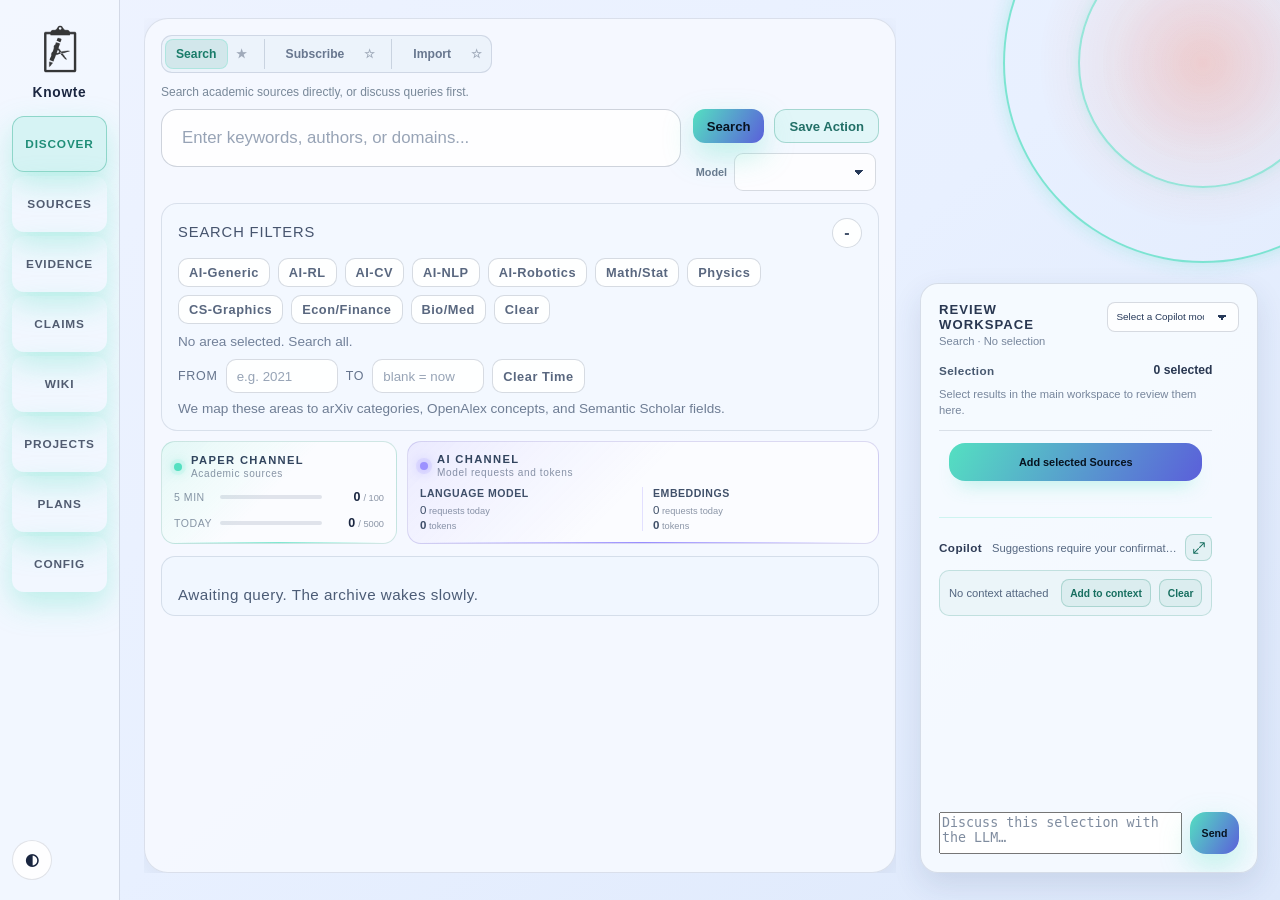
==== commit 3c7ab1d4: "v0.7.0: add continuous discovery, scheduled plans, and optimistic knowledge automation." ====
--- a/knowte/web/index.html
+++ b/knowte/web/index.html
@@ -4,7 +4,7 @@
     <meta charset="utf-8" />
     <meta name="viewport" content="width=device-width, initial-scale=1" />
     <title>Knowte</title>
-    <link rel="stylesheet" href="styles.css?v=20260924relationgraph" />
+    <link rel="stylesheet" href="styles.css?v=20261001run-progress" />
   </head>
   <body>
     <div class="noise" aria-hidden="true"></div>
@@ -27,13 +27,13 @@
           <small id="library-badge" hidden></small>
         </div>
         <nav class="side-nav">
-          <button class="side-link is-active" type="button" data-target="search-panel">Search</button>
+          <button class="side-link is-active" type="button" data-target="search-panel">Discover</button>
           <button class="side-link" type="button" data-target="sources-panel"><span>Sources</span><span class="side-link-signal" aria-hidden="true"><svg viewBox="0 0 24 24"><path d="M18 8a6 6 0 0 0-12 0c0 7-3 7-3 9h18c0-2-3-2-3-9M10 21h4" /></svg></span></button>
           <button class="side-link" type="button" data-target="evidence-panel"><span>Evidence</span><span class="side-link-signal" aria-hidden="true"><svg viewBox="0 0 24 24"><path d="M18 8a6 6 0 0 0-12 0c0 7-3 7-3 9h18c0-2-3-2-3-9M10 21h4" /></svg></span></button>
           <button class="side-link" type="button" data-target="claims-panel"><span>Claims</span><span class="side-link-signal" aria-hidden="true"><svg viewBox="0 0 24 24"><path d="M18 8a6 6 0 0 0-12 0c0 7-3 7-3 9h18c0-2-3-2-3-9M10 21h4" /></svg></span></button>
           <button class="side-link" type="button" data-target="views-panel"><span>Wiki</span><span class="side-link-signal" aria-hidden="true"><svg viewBox="0 0 24 24"><path d="M18 8a6 6 0 0 0-12 0c0 7-3 7-3 9h18c0-2-3-2-3-9M10 21h4" /></svg></span></button>
           <button class="side-link" type="button" data-target="create-panel">Projects</button>
-          <button class="side-link" type="button" data-target="plans-panel">Plans</button>
+          <button class="side-link" type="button" data-target="plans-panel"><span>Plans</span><span class="side-link-signal" aria-hidden="true"><svg viewBox="0 0 24 24"><path d="M18 8a6 6 0 0 0-12 0c0 7-3 7-3 9h18c0-2-3-2-3-9M10 21h4" /></svg></span></button>
           <button class="side-link" type="button" data-target="config-panel">Config</button>
         </nav>
         <button class="theme-toggle" id="theme-toggle" type="button" aria-label="Theme: Auto. Switch to light mode" title="Auto mode">
@@ -51,13 +51,44 @@
                   <button type="button" class="search-mode-default" data-default-search-mode="search" aria-label="Set Search as the default search mode" aria-pressed="true" title="Default search mode">★</button>
                 </div>
                 <div class="search-mode-choice">
+                  <button type="button" class="search-mode-option" data-search-mode="subscribe" aria-pressed="false">Subscribe</button>
+                  <button type="button" class="search-mode-default" data-default-search-mode="subscribe" aria-label="Set Subscribe as the default search mode" aria-pressed="false" title="Set as default">☆</button>
+                </div>
+                <div class="search-mode-choice">
                   <button type="button" class="search-mode-option" data-search-mode="import" aria-pressed="false">Import</button>
                   <button type="button" class="search-mode-default" data-default-search-mode="import" aria-label="Set Import as the default search mode" aria-pressed="false" title="Set as default">☆</button>
                 </div>
               </div>
-              <label id="search-ai-review-control"><input type="checkbox" id="search-ai-review" /> AI Review <small>Semantic ranking and LLM review · uses model API</small></label>
               <small id="search-mode-hint">Search academic sources directly, or discuss queries first.</small>
             </div>
+            <section id="subscribe-placeholder" hidden>
+              <div class="automation-toolbar"><div><strong>Channels you follow</strong><small class="automation-phase-note">Save a channel, then select it directly when editing a Plan.</small></div></div>
+              <form id="subscription-form" class="subscription-form">
+                <label class="automation-field"><span>Channel type</span><select id="subscription-connector"><option value="github">GitHub</option><option value="hackernews">Hacker News</option><option value="others">Others · RSS / RSSHub</option></select></label>
+                <label class="automation-field" id="subscription-hn-mode-field" hidden><span>Follow by</span><select id="subscription-hn-mode"><option value="keyword">Keywords</option><option value="user">User</option></select></label>
+                <label class="automation-field subscription-address"><span id="subscription-address-label">Website, account or Feed URL</span><input id="subscription-address" required /></label>
+                <div id="subscription-detected" class="subscription-detected" hidden>
+                  <label class="automation-field"><span>Channel</span><select id="subscription-choice"></select></label>
+                  <p id="subscription-detection-note" class="automation-phase-note"></p>
+                  <div id="subscription-scope" class="subscription-scope"></div>
+                </div>
+                <label class="automation-field subscription-address"><span>Channel name</span><input id="subscription-name" required maxlength="120" /></label>
+                <div class="subscription-review-row subscription-address">
+                  <label class="automation-field"><span>Focus</span><textarea id="subscription-focus" rows="3" maxlength="2000" placeholder="What should this channel contribute?"></textarea></label>
+                  <div class="subscription-review-controls">
+                    <label class="ai-action-model"><span>Model</span><select id="subscription-model-select"></select></label>
+                    <small>Runs in Plans · titles and supplied excerpts only.</small>
+                  </div>
+                </div>
+                <details class="subscription-help subscription-address"><summary>Scope &amp; verification</summary><p>Strong and Possible continue; Excluded does not. Preview fetches content without model calls.</p><p>GitHub accepts account or repository URLs. HN follows keywords or users. Others accepts Feed, RSSHub or website URLs. Identification starts automatically.</p></details>
+                <div class="subscription-controls subscription-address">
+                  <button type="button" id="subscription-preview" disabled>Preview</button>
+                  <button type="submit" id="subscription-save" class="save-plan-btn stage-save-action" disabled>Save Channel</button>
+                </div>
+                <div id="subscription-preview-list" class="subscription-preview-list subscription-address" hidden></div>
+              </form>
+              <p id="subscription-status" role="status"></p><div id="subscription-list" class="plans-list"></div>
+            </section>
             <form id="search-form">
               <input
                 type="text"
@@ -69,7 +100,7 @@
                 <div class="search-run-actions">
                   <button type="submit" id="search-submit">Search</button>
                   <button type="button" class="save-plan-btn" id="discuss-search" hidden>Discuss</button>
-                  <button type="button" class="save-plan-btn" id="save-plan">Save Plan</button>
+                  <button type="button" class="save-plan-btn" id="save-plan">Save Action</button>
                 </div>
                 <label class="ai-action-model" id="search-model-control"><span>Model</span><select id="search-model-select" aria-label="Model for AI Review and Discuss"></select></label>
               </div>
@@ -96,7 +127,7 @@
             <section class="search-import" id="search-import" hidden aria-label="Import third-party results">
               <div class="search-import-head">
                 <div><strong>Import third-party results</strong><small>Paste links for a quick import, or structured output from an external LLM.</small></div>
-                <button type="button" id="copy-import-prompt">Copy suggested prompt</button>
+                <button type="button" class="save-plan-btn stage-save-action" id="copy-import-prompt">Copy suggested prompt</button>
               </div>
               <details class="import-prompt-preview"><summary>Preview prompt</summary><pre id="import-prompt-preview"></pre></details>
               <label for="import-content">URLs, DOI/arXiv IDs, or structured JSON</label>
@@ -171,7 +202,7 @@
               </div>
             </div>
             <div class="usage" id="usage">
-              <div class="usage-group">
+              <div class="usage-group" id="paper-usage-group">
                 <div class="usage-head">
                   <span class="usage-signal" aria-hidden="true"></span>
                   <div>
@@ -189,6 +220,12 @@
                   <div class="usage-meter"><div class="usage-bar" id="usage-bar-day"></div></div>
                   <strong><span id="usage-day">0</span><small>/ 5000</small></strong>
                 </div>
+              </div>
+              <div class="usage-group" id="subscription-usage-group" hidden>
+                <div class="usage-head"><span class="usage-signal" aria-hidden="true"></span><div><div class="usage-label">RSS &amp; API channels</div><div class="usage-caption">Request attempts · 5 min / Today (UTC)</div></div></div>
+                <div class="usage-row"><span class="usage-period">RSS</span><strong><span id="usage-rss-5min">0</span> / <span id="usage-rss-day">0</span></strong></div>
+                <div class="usage-row"><span class="usage-period">API</span><strong><span id="usage-api-5min">0</span> / <span id="usage-api-day">0</span></strong></div>
+                <small class="usage-caption">Includes detection, preview and Plan fetches; each page counts. Cache hits do not. Not provider quotas.</small>
               </div>
               <div class="usage-group usage-group-web" hidden>
                 <div class="usage-head">
@@ -284,7 +321,7 @@
               </div>
             </div>
             <div class="source-evidence-proposer">
-              <input id="evidence-proposal-focus" type="text" placeholder="Focus for Evidence, e.g. Qwen long-context optimization" />
+              <input id="evidence-proposal-focus" type="text" placeholder="Optional Focus · blank covers the main content" />
               <div class="ai-run-control">
                 <button type="button" class="primary-action" id="propose-evidence" disabled>Propose Evidence via LLM</button>
                 <label class="ai-action-model"><span>Model</span><select id="evidence-model-select" aria-label="Model for Evidence proposals"></select></label>
@@ -322,7 +359,7 @@
             </section>
             <section class="source-reader" id="source-reader" hidden>
               <div class="source-reader-head">
-                <div><small id="source-reader-meta"></small><h2 id="source-reader-title"></h2></div>
+                <div><small id="source-reader-meta"></small><h2 id="source-reader-title"></h2><details id="source-discoveries" hidden></details></div>
               </div>
               <div class="source-viewer-toolbar" id="source-viewer-toolbar">
                 <div class="source-viewer-tools">
@@ -521,6 +558,7 @@
               <small class="wiki-call-detail" id="wiki-call-detail"></small>
               <small class="knowledge-status wiki-action-status" id="wiki-status" role="status"></small>
               <div class="wiki-health-row">
+                <label class="ai-action-model"><span>View</span><select id="wiki-knowledge-view" aria-label="Wiki review status"><option value="reviewed">Reviewed only</option><option value="projected">Projected</option></select></label>
                 <div class="wiki-health" id="wiki-health"></div>
                 <div class="wiki-portability-actions">
                   <button type="button" class="review-queue-action" id="wiki-imports-toggle" disabled>Awaiting imports · 0</button>
@@ -533,6 +571,7 @@
                 <div class="wiki-review-head"><div><strong>Wiki import awaiting review</strong><small>Accept once to merge the complete trusted Wiki package and all of its knowledge.</small></div><button type="button" class="reader-toolbar-btn" id="wiki-import-close">× <span>Close</span></button></div>
                 <div id="wiki-import-list"></div>
               </section>
+              <small class="knowledge-status" id="wiki-projection-status" role="status" hidden></small>
               <section class="wiki-main" id="wiki-main">
                 <nav class="wiki-tree" id="wiki-tree" aria-label="Wiki pages"></nav>
                 <article class="wiki-page" id="wiki-page"></article>
@@ -633,13 +672,19 @@
           <div class="panel">
             <div class="plans-toolbar">
               <div>
-                <div class="plans-label">Reusable search conditions</div>
-                <small>Plans use current credentials and service endpoints from Config.</small>
-              </div>
-              <button type="button" id="go-to-search">Go to Search</button>
-            </div>
+                <div class="plans-label">Plans &amp; Actions</div>
+                <small>Reuse Actions across Plans. Credentials stay in Config.</small>
+              </div>
+            </div>
+            <div class="automation-toolbar"><div class="search-mode-switch" role="group" aria-label="Plans and Actions"><button type="button" class="search-mode-option is-active" data-plan-view="plans" aria-pressed="true">Plans</button><button type="button" class="search-mode-option" data-plan-view="actions" aria-pressed="false">Actions</button></div><button type="button" id="new-automation-plan">+ New Plan</button></div>
+            <small class="automation-phase-note">Scheduled Plans run only while Knowte is running. Each Plan controls how far processing continues, through Evidence, Claims, relations and Projected Wiki. Proposals stay awaiting review. Test Run does not advance checkpoints or save Sources.</small>
             <div class="plans-status" id="plans-status" role="status"></div>
+            <div id="action-library-filters" class="action-library-filters" hidden>
+              <input id="action-library-search" type="search" placeholder="Find Actions…" aria-label="Find Actions" />
+              <select id="action-library-kind" aria-label="Action type"><option value="">All types</option><option value="search">Search</option><option value="subscribe">Subscribe</option></select>
+            </div>
             <div class="plans-list" id="plans-list"></div>
+            <section id="plan-run-history" class="automation-run-history" hidden></section>
           </div>
         </section>
 
@@ -668,6 +713,38 @@
                   <small>Target number of results that pass LLM verification. Verification stops when this target or the candidate pool is exhausted.</small>
                 </div>
                 </div>
+              </fieldset>
+              <fieldset class="config-section">
+                <legend>Subscription Connectors</legend>
+                <p class="config-connector-status">RSS 2.0 / Atom · Built-in</p>
+                <section class="connector-details" id="rsshub-settings">
+                  <h3 class="connector-heading">RSSHub</h3>
+                  <div class="config-row">
+                    <label for="rsshub-base-url">RSSHub Base URL</label>
+                    <div class="connector-address-row"><input type="url" id="rsshub-base-url" /><button type="button" id="rsshub-use-local" class="service-action">Use local address</button></div>
+                    <small>RSSHub service address. Use your existing instance, or optionally set up one locally below. A complete Feed URL needs no RSSHub setting. <a href="https://docs.rsshub.app/deploy/" target="_blank" rel="noopener noreferrer">RSSHub setup guide ↗</a></small>
+                  </div>
+                  <p class="automation-phase-note">Requires Docker installed and running. Controls only this library’s container on localhost:1200. It keeps running after Knowte closes.</p>
+                  <div class="config-row">
+                    <button type="button" id="rsshub-edit-env" class="service-action semantic-action is-edit">Create environment file</button>
+                    <small>Create and edit the environment file here. Save in the dialog, then Reinstall to apply (Setup if not installed). File contents are excluded from config exports.</small>
+                    <small class="rsshub-credential-warning">⚠ If your token or environment file contains sensitive credentials, keep it private. Local administrators and Docker administrators can read them. Do not share these files or submit credentials over an untrusted connection.</small>
+                  </div>
+
+                  <div id="rsshub-controls" class="subscription-controls">
+                    <button type="button" data-rsshub="status" class="service-action">Check status</button>
+                    <button type="button" data-rsshub="setup" class="service-action semantic-action is-edit">Setup</button>
+                    <button type="button" data-rsshub="start" class="service-action semantic-action is-edit">Start</button>
+                    <button type="button" data-rsshub="reboot" class="service-action semantic-action is-audit" title="Rebuild with saved settings; knowledge data is kept.">Reinstall</button>
+                    <button type="button" data-rsshub="stop" class="service-action semantic-action is-audit">Stop</button>
+                    <button type="button" data-rsshub="remove" class="service-action semantic-action is-destructive">Remove</button>
+                  </div>
+                  <div id="rsshub-status" class="rsshub-status" role="status" aria-live="polite"><strong id="rsshub-state">Status unknown</strong><span id="rsshub-status-detail">Check status to enable service controls.</span></div>
+                </section>
+                <h3 class="connector-heading">GitHub</h3>
+                <div class="config-row"><label for="github-token">GitHub token · optional</label><input type="password" id="github-token" autocomplete="new-password" /><label class="connector-clear"><input type="checkbox" id="clear-github-token" /> Remove saved token</label><small>For public account activity and repository releases. A token raises API rate limits; no private repositories or write permission needed.</small></div>
+                <h3 class="connector-heading">Hacker News</h3>
+                <small>HN Search by Algolia · keyword / author subscriptions, with posts and comments fetched separately. No account or API key required.</small>
               </fieldset>
               <fieldset class="ai-config">
                 <legend>AI Models</legend>
@@ -961,6 +1038,7 @@
               <span class="context-label" id="context-selection-label">Selection</span>
               <strong id="context-selected-count">0 selected</strong>
             </div>
+            <div id="plan-action-selection" hidden></div>
             <div class="context-selection-list" id="context-selection-list">
               <p>Select results in the main workspace to review them here.</p>
             </div>
@@ -1076,6 +1154,6 @@
     </section>
     <script src="vendor/katex/katex.min.js"></script>
     <script src="evidence-math.js?v=20260922star"></script>
-    <script src="app.js?v=20260924graphgestures"></script>
+    <script src="app.js?v=20261001run-progress"></script>
   </body>
 </html>
--- a/knowte/web/styles.css
+++ b/knowte/web/styles.css
@@ -189,17 +189,6 @@
   border-right-color: rgba(17, 41, 79, 0.14);
 }
 
-#search-ai-review-control {
-  display: flex;
-  align-items: center;
-  flex-wrap: wrap;
-  gap: 8px;
-  color: var(--mist);
-  font-size: 0.82rem;
-}
-#search-ai-review-control[hidden] { display: none; }
-#search-ai-review-control input { width: 16px; height: 16px; margin: 0; }
-#search-ai-review-control small { font-size: 0.72rem; opacity: 0.72; }
 
 #library-badge {
   max-width: 100%;
@@ -265,7 +254,7 @@
   padding: 7px 6px;
   font-size: 0.74rem;
   text-transform: uppercase;
-  letter-spacing: 0.12em;
+  letter-spacing: 0.07em;
   cursor: pointer;
 }
 
@@ -498,7 +487,7 @@
 
 .search-run-control {
   display: grid;
-  gap: 6px;
+  gap: 10px;
   min-width: 0;
 }
 
@@ -508,8 +497,10 @@
 }
 
 .search-run-actions button {
-  min-height: 40px;
-  padding: 0 20px;
+  min-height: 34px;
+  min-width: 0;
+  padding: 0 14px;
+  font-size: .82rem;
   border-radius: 12px;
   white-space: nowrap;
 }
@@ -522,9 +513,9 @@
 
 .search-run-control .ai-action-model select {
   max-width: none;
-  min-height: 30px;
-  padding-top: 4px;
-  padding-bottom: 4px;
+  min-height: 38px;
+  padding-top: 6px;
+  padding-bottom: 6px;
 }
 
 .collect-context {
@@ -564,7 +555,6 @@
 }
 
 #search-mode-hint { flex-basis: 100%; text-align: left; }
-#search-ai-review-control { margin-left: auto; }
 
 .search-mode-bar small {
   color: rgba(232, 240, 255, 0.55);
@@ -954,13 +944,110 @@
 .document-upload-row input { width: 100%; min-width: 0; box-sizing: border-box; }
 .document-upload-row button, #document-upload { min-height: 34px; padding: 7px 14px; font-size: .78rem; }
 @media (max-width: 700px) { .document-upload-row { grid-template-columns: minmax(0, 1fr) auto; } .document-upload-row small { grid-column: 1 / -1; } }
-#copy-import-prompt,
 #parse-import {
   min-height: 34px;
   padding: 7px 14px;
   font-size: .78rem;
   line-height: 1.25;
 }
+.subscription-form { display: grid; grid-template-columns: minmax(0, 1fr) minmax(0, 1fr); gap: 14px; margin: 16px 0; }
+.subscription-review-row { display: grid; grid-template-columns: minmax(0, 1.5fr) minmax(240px, 1fr); gap: 18px; align-items: stretch; padding-top: 16px; border-top: 1px solid var(--line); }
+.subscription-review-controls { display: flex; flex-direction: column; justify-content: center; gap: 10px; min-width: 0; }
+#subscription-form .automation-field { font-size: .78rem; font-weight: 500; }
+#subscription-form .automation-field > span { color: var(--muted); }
+#subscription-form input:not([type="checkbox"]), #subscription-form select, #subscription-form textarea { font-family: inherit; font-size: .8rem; line-height: 1.5; color: var(--text); background-color: var(--panel); border: 1px solid var(--line); border-radius: 10px; padding: 10px 12px; box-sizing: border-box; width: 100%; min-width: 0; }
+#subscription-form select { padding-right: 34px; }
+#subscription-form textarea { resize: vertical; min-height: 106px; flex: 1; }
+#subscription-form .automation-checkbox { font-size: .78rem; font-weight: 500; }
+#subscription-form input[type="checkbox"] { width: 16px; height: 16px; flex: 0 0 16px; margin: 0; }
+#subscription-form .ai-action-model { margin: 0; width: 100%; font-size: .76rem; }
+#subscription-form .ai-action-model select { flex: 1; max-width: none; }
+#subscribe-placeholder .subscription-review-controls small { font-size: .7rem; line-height: 1.5; color: var(--muted); }
+#subscribe-placeholder .subscription-help { font-size: .72rem; line-height: 1.5; color: var(--muted); }
+#subscribe-placeholder .subscription-help p { font-size: inherit; line-height: inherit; margin: 8px 0; }
+#subscription-list .plan-card { gap: 10px; }
+#subscription-list .plan-card > strong { font-size: .88rem; overflow-wrap: anywhere; }
+#subscription-list .plan-summary { font-size: .72rem; line-height: 1.5; }
+#subscription-list details { font-size: .72rem; color: var(--muted); }
+#subscription-list details p { font-size: inherit; line-height: 1.5; overflow-wrap: anywhere; }
+#subscription-list .plan-actions button { font-size: .75rem; min-height: 32px; padding: 6px 12px; }
+.subscription-editor .automation-field, .subscription-editor .automation-checkbox { font-size: .78rem; }
+.subscription-editor textarea { font: inherit; line-height: 1.5; min-height: 100px; resize: vertical; padding: 10px 12px; border: 1px solid var(--line); border-radius: 10px; background: var(--panel); color: var(--text); box-sizing: border-box; width: 100%; }
+.subscription-editor > small { font-size: .72rem; line-height: 1.5; color: var(--muted); }
+@media (max-width: 900px) { .subscription-review-row { grid-template-columns: minmax(0, 1fr); } }
+.subscription-address, .subscription-form > small { grid-column: 1 / -1; }
+.subscription-controls { display: flex; flex-wrap: wrap; gap: 10px; align-items: center; justify-content: flex-end; }
+.subscription-controls button { min-height: 34px; padding: 7px 14px; font-size: .78rem; line-height: 1.25; }
+.subscription-detected { grid-column: 1 / -1; min-width: 0; padding: 14px; border: 1px solid var(--line); border-radius: 12px; }
+.subscription-scope { display: flex; flex-wrap: wrap; gap: 10px 18px; font-size: .8rem; }
+.subscription-scope label { display: inline-flex; gap: 6px; align-items: center; }
+.subscription-scope .automation-field { flex-basis: 100%; flex-direction: column; align-items: stretch; }
+.subscription-preview-list { font-size: .82rem; overflow-wrap: anywhere; }
+.subscription-preview-list a { color: var(--mist); }
+#plan-action-selection { display: grid; gap: 10px; min-width: 0; }
+#plan-action-selection > p { margin: 0; font-size: .7rem; line-height: 1.45; }
+#plan-action-selection .plan-selection-row > span { min-width: 0; overflow-wrap: anywhere; white-space: normal; }
+#plan-action-selection .plan-selection-row > button { min-height: 26px; width: 26px; padding: 2px; border-radius: 7px; font-size: .85rem; }
+#plan-action-selection .plan-selection-clear { justify-self: end; min-height: 28px; padding: 4px 10px; border-radius: 8px; font-size: .68rem; }
+#plan-action-selection .plan-selection-target { display: grid; gap: 5px; padding-top: 12px; border-top: 1px solid var(--line); }
+#plan-action-selection .plan-selection-target strong { font-size: .76rem; color: var(--mist); overflow-wrap: anywhere; }
+#plan-action-selection .plan-selection-empty { color: var(--mist); opacity: .65; }
+#plan-action-selection button:disabled { opacity: .45; cursor: not-allowed; transform: none; box-shadow: none; filter: grayscale(1); }
+.plan-list-row { display: grid; grid-template-columns: minmax(0, 1fr) minmax(140px, .7fr) auto auto auto; gap: 12px; align-items: center; padding: 16px; border: 1px solid var(--line); border-radius: 12px; }
+.plan-schedule-switch { display: inline-flex; align-items: center; gap: 7px; min-height: 30px; padding: 4px 8px; font-size: .7rem; border: 1px solid var(--line); border-radius: 9px; background: transparent; color: var(--mist); box-shadow: none; }
+.plan-schedule-switch::before { content: ""; width: 25px; height: 14px; border-radius: 10px; background: radial-gradient(circle at 7px 7px, var(--mist) 4px, transparent 5px), var(--line); }
+.plan-schedule-switch:hover { transform: none; box-shadow: none; }
+.plan-schedule-switch:hover:not(:disabled) { box-shadow: 0 0 9px rgba(84, 224, 193, 0.18); }
+body[data-theme="light"] .plan-schedule-switch:hover:not(:disabled) { box-shadow: 0 0 9px rgba(35, 139, 121, 0.16); }
+.plan-schedule-switch[aria-checked="true"]::before { background: radial-gradient(circle at 18px 7px, #fff 4px, transparent 5px), #238b79; }
+.action-library-filters { display: flex; gap: 10px; margin-bottom: 12px; }
+.action-library-filters input, .action-library-filters select { min-width: 0; min-height: 36px; padding: 6px 12px; border: 1px solid var(--line); border-radius: 9px; background-color: transparent; color: var(--mist); font: inherit; font-size: .78rem; }
+.action-library-filters input { flex: 1; }
+#plans-list .action-library-card .plan-card-head { display: grid; grid-template-columns: minmax(0, 1fr) 140px 85px; gap: 12px; align-items: center; }
+#plans-list .action-library-card .plan-mode { text-align: center; font-size: .65rem; white-space: nowrap; }
+#plans-list .action-library-card .automation-checkbox { margin: 0; justify-self: end; font-size: .75rem; }
+@media (max-width: 700px) { #plans-list .action-library-card .plan-card-head { grid-template-columns: minmax(0, 1fr) auto; } #plans-list .action-library-card .plan-mode { grid-row: 2; text-align: left; } }
+.action-library-selection { display: flex; justify-content: flex-end; font-size: .78rem; }
+.plan-list-row > div { display: grid; gap: 6px; min-width: 0; }
+#plans-panel .plan-name-link { min-height: 0; padding: 0; text-align: left; background: none; box-shadow: none; color: var(--mist); font-size: .92rem; overflow-wrap: anywhere; border-radius: 0; transform: none; }
+.plan-list-row small, .plan-list-timing { font-size: .72rem; color: var(--mist); }
+.plan-list-row small { opacity: .7; }
+.plan-list-row { cursor: pointer; }
+.plan-list-row:hover { border-color: var(--mist); }
+.plan-detail { display: grid; gap: 16px; min-width: 0; }
+.plan-detail > button { justify-self: start; }
+.plan-detail-head { display: flex; flex-wrap: wrap; align-items: center; gap: 10px; }
+.plan-detail-head h2, .plan-detail-head h3 { flex: 1; margin: 0; overflow-wrap: anywhere; min-width: 120px; }
+.plan-detail-head h2 { font-size: 1.2rem; }
+.plan-detail-head h3 { font-size: .9rem; }
+.plan-detail p { margin: 0; font-size: .78rem; line-height: 1.5; color: var(--mist); }
+.plan-detail-action { display: flex; align-items: center; gap: 8px; padding: 10px 12px; border: 1px solid var(--line); border-radius: 10px; }
+.plan-detail-action > span { flex: 1; min-width: 0; overflow-wrap: anywhere; font-size: .82rem; }
+.plan-detail-action[draggable="true"] { cursor: grab; }
+#plans-panel button:disabled { opacity: .45; cursor: not-allowed; box-shadow: none; transform: none; }
+.plan-running-label::before { content: ""; display: inline-block; width: 10px; height: 10px; margin-right: 7px; border: 2px solid var(--line); border-top-color: var(--glow); border-radius: 50%; animation: plan-spin 1s linear infinite; }
+@keyframes plan-spin { to { transform: rotate(360deg); } }
+.plan-list-timing [data-state="failed"] { color: #c54860; }
+.plan-policy-summary { border-top: 1px solid var(--line); padding-top: 14px; }
+@media (max-width: 900px) { .plan-list-row { grid-template-columns: minmax(0, 1fr) auto; } .plan-list-timing { grid-row: 2; } }
+#subscribe-placeholder .automation-phase-note,
+#subscribe-placeholder #subscription-status,
+#subscribe-placeholder .subscription-form > small { font-size: .75rem; font-weight: 400; line-height: 1.5; color: var(--muted); margin: 8px 0; }
+#subscribe-placeholder .subscription-preview-list p { font-size: .78rem; font-weight: 400; line-height: 1.5; margin: 6px 0 12px; }
+#subscribe-placeholder .subscription-preview-list strong { font-size: .78rem; line-height: 1.5; }
+.connector-details { min-width: 0; padding: 12px 0; }
+.config-section .connector-heading { margin: 0; font-size: .85rem; font-weight: 700; line-height: 1.5; }
+.connector-address-row { display: flex; gap: 10px; align-items: stretch; min-width: 0; }
+.connector-address-row > input { flex: 1; min-width: 0; }
+.connector-address-row > button { flex: 0 0 auto; white-space: nowrap; }
+.config-section button.service-action { min-height: 34px; padding: 7px 12px; border-radius: 9px; font-size: .75rem; line-height: 1.25; box-shadow: none; }
+.config-section button.service-action:not(.semantic-action) { border: 1px solid var(--line); color: var(--mist); background: transparent; }
+.config-section button.service-action:hover { transform: none; box-shadow: none; }
+@media (max-width: 600px) { .connector-address-row { flex-wrap: wrap; } .connector-address-row > input { flex-basis: 100%; } .connector-address-row > button { margin-left: auto; } }
+.connector-details .config-row { margin: 16px 0; }
+.config-row label.connector-clear { display: flex; gap: 8px; align-items: center; font-size: .75rem; text-transform: none; letter-spacing: normal; color: var(--mist); }
+#subscription-save, #subscription-preview { min-height: 34px; padding: 0 16px; font-size: .82rem; border-radius: 9px; }
+@media (max-width: 700px) { .subscription-form { grid-template-columns: minmax(0, 1fr); } }
 .import-state { font-weight: 700; }
 .import-state.is-partial { color: #e2b45f; }
 .import-state.is-duplicate { color: #8fa2c9; }
@@ -1953,6 +2040,42 @@
   margin-bottom: 16px;
 }
 
+.automation-toolbar { display: flex; align-items: center; justify-content: space-between; gap: 12px; flex-wrap: wrap; margin: 18px 0 10px; }
+button#new-automation-plan { min-height: 34px; padding: 7px 14px; font-size: .78rem; line-height: 1.25; }
+.automation-phase-note { display: block; line-height: 1.5; opacity: .8; }
+.config-section .automation-phase-note { font-size: .75rem; }
+.automation-dialog { width: min(600px, calc(100vw - 32px)); }
+.automation-dialog form { display: flex; flex-direction: column; gap: 14px; min-width: 0; }
+.automation-field { display: flex; flex-direction: column; gap: 6px; min-width: 0; font-size: .85rem; }
+.automation-field input, .automation-field select { width: 100%; box-sizing: border-box; font: inherit; padding: 10px 12px; border: 1px solid var(--line); border-radius: 10px; background-color: var(--panel); color: inherit; }
+.automation-field select { padding-right: 34px; }
+.automation-checkbox { display: flex; align-items: center; gap: 8px; font-size: .9rem; text-transform: none; letter-spacing: normal; }
+.automation-dialog .automation-checkbox input { width: 16px; height: 16px; flex: 0 0 16px; margin: 0; }
+#subscription-list .automation-checkbox input { width: 16px; height: 16px; flex: 0 0 16px; margin: 0; }
+#subscription-list details p { overflow-wrap: anywhere; font-size: .8rem; }
+#subscription-list details { margin: 10px 0; }
+.automation-picker { max-height: 40vh; overflow-y: auto; padding-right: 8px; }
+.automation-picker-row { display: flex; align-items: center; gap: 6px; padding: 8px 0; }
+.automation-picker-row label { flex: 1; min-width: 0; overflow-wrap: anywhere; }
+.automation-picker-row button { flex: 0 0 32px; padding: 6px; }
+.automation-action-list { padding-left: 22px; display: grid; gap: 8px; }
+.automation-action-list button { max-width: 100%; white-space: normal; text-align: left; overflow-wrap: anywhere; }
+.automation-run-history { margin: 16px 0; padding: 14px; border: 1px solid var(--line); border-radius: 14px; min-width: 0; }
+.automation-run-history pre { white-space: pre-wrap; overflow-wrap: anywhere; font-size: .76rem; max-height: 320px; overflow-y: auto; }
+.automation-run-history details { margin-top: 12px; }
+.automation-run-history summary { cursor: pointer; line-height: 1.5; }
+.automation-run-history { font-size: .78rem; line-height: 1.5; }
+.automation-run-history > .automation-toolbar { margin-top: 0; }
+.plan-run-progress { display: flex; align-items: center; gap: 9px; padding: 10px 12px; border: 1px solid var(--line); border-radius: 10px; font-size: .76rem; color: inherit; }
+.plan-run-spinner { flex: 0 0 14px; width: 14px; height: 14px; border: 2px solid var(--line); border-top-color: var(--glow); border-radius: 50%; animation: plan-spin 1s linear infinite; }
+@media (prefers-reduced-motion: reduce) { .plan-run-spinner { animation: none; } }
+.automation-run-history .plan-card > strong { font-size: .82rem; }
+.automation-run-history .plan-card p,
+.automation-run-history .plan-card li,
+.automation-run-history summary { font-size: .75rem; }
+.automation-run-history pre { font-size: .68rem; }
+.automation-run-history button.secondary-action { min-height: 30px; padding: 5px 10px; font-size: .72rem; border-radius: 8px; }
+
 .plans-label {
   color: var(--mist);
   font-size: 1rem;
@@ -2788,6 +2911,10 @@
 .claim-review-tabs button[aria-pressed="true"] { color: var(--mist); border-bottom: 2px solid #49cabc; }
 .evidence-content-editor { display: grid; gap: 12px; }
 .evidence-content-editor label { display: grid; gap: 6px; }
+.evidence-edit-actions { display: flex; align-items: center; justify-content: flex-end; flex-wrap: wrap; gap: 10px; }
+.evidence-edit-actions > button { width: auto; }
+.evidence-content-editor .evidence-ignore-impact { display: flex; align-items: center; gap: 7px; font-size: .72rem; color: var(--text); cursor: pointer; }
+.evidence-content-editor .evidence-ignore-impact input { width: 15px; height: 15px; padding: 0; margin: 0; flex: 0 0 auto; }
 .evidence-content-editor textarea, .evidence-content-editor input { width: 100%; box-sizing: border-box; color: var(--mist); background: var(--panel, transparent); border: 1px solid var(--muted); border-radius: 8px; padding: 10px; font: inherit; }
 .evidence-version-history { margin-top: 16px; }
 .evidence-version-history small, .evidence-change-comparison small { display: block; color: var(--muted); margin-top: 10px; }
@@ -4064,6 +4191,13 @@
   font: inherit;
 }
 
+.claim-proposal-focus input,
+#subscription-form #subscription-focus {
+  border-color: rgba(232, 240, 255, 0.14);
+  background-color: rgba(8, 14, 28, 0.45);
+  color: var(--text);
+}
+
 .claim-proposal-operation {
   width: fit-content;
   padding: 4px 8px;
@@ -4640,6 +4774,7 @@
 }
 
 body[data-theme="light"] .claim-proposal-focus input,
+body[data-theme="light"] #subscription-form #subscription-focus,
 body[data-theme="light"] .claim-proposal-target {
   border-color: rgba(40, 59, 88, 0.16);
   background: rgba(255, 255, 255, 0.62);
@@ -4941,6 +5076,7 @@
 }
 
 .config-row input[type="email"],
+.config-row input[type="url"],
 .config-row input[type="text"],
 .config-row input[type="password"],
 .config-row > select {
@@ -4954,6 +5090,17 @@
   color: var(--mist);
 }
 
+.config-row input[type="url"] {
+  font-family: inherit;
+  font-size: 1.05rem;
+}
+
+.config-connector-status {
+  margin: 0;
+  font-size: .85rem;
+  line-height: 1.5;
+}
+
 .config-row > select {
   min-height: 44px;
   padding-right: 38px;
@@ -5499,6 +5646,7 @@
 
 .wiki-portability-actions {
   display: flex;
+  flex-wrap: wrap;
   align-items: center;
   gap: 10px;
 }
@@ -5735,6 +5883,62 @@
   color: rgba(232, 240, 255, 0.46);
 }
 
+#rsshub-controls button:disabled,
+#rsshub-controls button:disabled:hover {
+  color: #8993a6;
+  background: rgba(140, 150, 170, 0.06);
+  border-color: rgba(140, 150, 170, 0.18);
+  box-shadow: none;
+  transform: none;
+  cursor: not-allowed;
+}
+
+body[data-theme="light"] #rsshub-controls button:disabled,
+body[data-theme="light"] #rsshub-controls button:disabled:hover {
+  color: #828c9e !important;
+  background: rgba(100, 115, 140, 0.04) !important;
+  border-color: rgba(100, 115, 140, 0.16) !important;
+}
+
+small.rsshub-credential-warning {
+  display: block;
+  padding: 8px 10px;
+  border-left: 3px solid currentColor;
+  border-radius: 4px;
+  font-size: 0.72rem;
+  line-height: 1.5;
+  color: #e7c56d;
+  background: rgba(224, 151, 53, 0.08);
+}
+body[data-theme="light"] small.rsshub-credential-warning { color: #86610a; }
+
+.rsshub-status {
+  display: flex;
+  flex-direction: column;
+  gap: 6px;
+  margin-top: 14px;
+  padding: 14px 16px;
+  border: 1px solid currentColor;
+  border-left-width: 4px;
+  border-radius: 10px;
+  color: var(--mist);
+  background: rgba(128, 140, 170, 0.08);
+}
+
+.rsshub-status strong { font-size: 0.9rem; }
+.rsshub-status span { font-size: 0.76rem; line-height: 1.5; }
+.rsshub-status[data-state="running"] { color: #59d6ba; }
+.rsshub-status[data-state="busy"] { color: #e7c56d; }
+.rsshub-status[data-state="error"] { color: #ff8a9b; }
+body[data-theme="light"] .rsshub-status { color: #4c5d78; }
+body[data-theme="light"] .rsshub-status[data-state="running"] { color: #18756a; }
+body[data-theme="light"] .rsshub-status[data-state="busy"] { color: #86610a; }
+body[data-theme="light"] .rsshub-status[data-state="error"] { color: #b6324d; }
+
+#subscription-usage-group .usage-row {
+  grid-template-columns: 38px 1fr;
+}
+
 .usage-row strong {
   min-width: 54px;
   text-align: right;
@@ -6822,6 +7026,7 @@
 }
 
 body[data-theme="light"] .config-row input[type="email"],
+body[data-theme="light"] .config-row input[type="url"],
 body[data-theme="light"] .config-row input[type="text"],
 body[data-theme="light"] .config-row input[type="password"],
 body[data-theme="light"] .config-row input[type="number"],
@@ -7489,6 +7694,17 @@
 .source-reader-head h2 {
   margin: 5px 0 0;
   line-height: 1.25;
+}
+
+#source-discoveries {
+  margin-top: 10px;
+  font-size: 0.85em;
+  line-height: 1.5;
+  overflow-wrap: anywhere;
+}
+
+#source-discoveries p {
+  margin: 8px 0;
 }
 
 .source-reader-segments {
@@ -8247,6 +8463,7 @@
 
 .wiki-health-row {
   display: flex;
+  flex-wrap: wrap;
   align-items: center;
   justify-content: space-between;
   gap: 12px;
@@ -8254,6 +8471,7 @@
 
 .wiki-portability-actions .semantic-action {
   flex: 0 0 auto;
+  width: auto;
   min-height: 32px;
   height: 32px;
   padding: 5px 11px;
@@ -8262,6 +8480,7 @@
 
 .wiki-portability-actions #wiki-imports-toggle {
   flex: 0 0 auto;
+  width: auto;
   min-height: 32px;
   height: 32px;
   padding: 5px 11px;
@@ -8619,6 +8838,7 @@
 .wiki-graph-node:hover, .wiki-graph-node:focus-visible { transform: none; background: rgba(125,112,255,.09); box-shadow: none; color: var(--text); }
 .wiki-graph-node:focus-visible { outline: 2px solid #8c7adb; }
 .wiki-graph-node.is-selected i { background: #31a996; box-shadow: 0 0 0 4px rgba(49,169,150,.22); }
+.wiki-graph-node.is-provisional i { background: transparent; border-style: dashed; border-color: #8c7adb; }
 .wiki-graph-node.is-selected > span { font-weight: 700; }
 .wiki-graph-node.is-dimmed { opacity: .2; }
 .wiki-graph-tooltip { position: absolute; top: 12px; right: 12px; max-width: min(360px, calc(100% - 24px)); max-height: 45%; overflow: hidden; pointer-events: none; padding: 12px 14px; border: 1px solid rgba(125,112,255,.35); border-radius: 10px; background: #111b30; color: var(--text); font-size: .76rem; box-shadow: 0 5px 18px rgba(0,0,0,.12); }
@@ -9247,6 +9467,13 @@
   font: inherit;
 }
 
+.ai-action-model select,
+#subscription-form #subscription-model-select {
+  border-color: rgba(232, 240, 255, .18);
+  background-color: rgba(8, 12, 24, .8);
+  color: var(--mist);
+}
+
 .ai-run-control .ai-action-model {
   width: 100%;
   padding: 0 2px;
@@ -9262,7 +9489,8 @@
 }
 
 body[data-theme="light"] .ai-action-model { color: rgba(40, 59, 88, .68); }
-body[data-theme="light"] .ai-action-model select {
+body[data-theme="light"] .ai-action-model select,
+body[data-theme="light"] #subscription-form #subscription-model-select {
   border-color: rgba(40, 59, 88, .18);
   background: rgba(255, 255, 255, .78);
   color: #263959;
